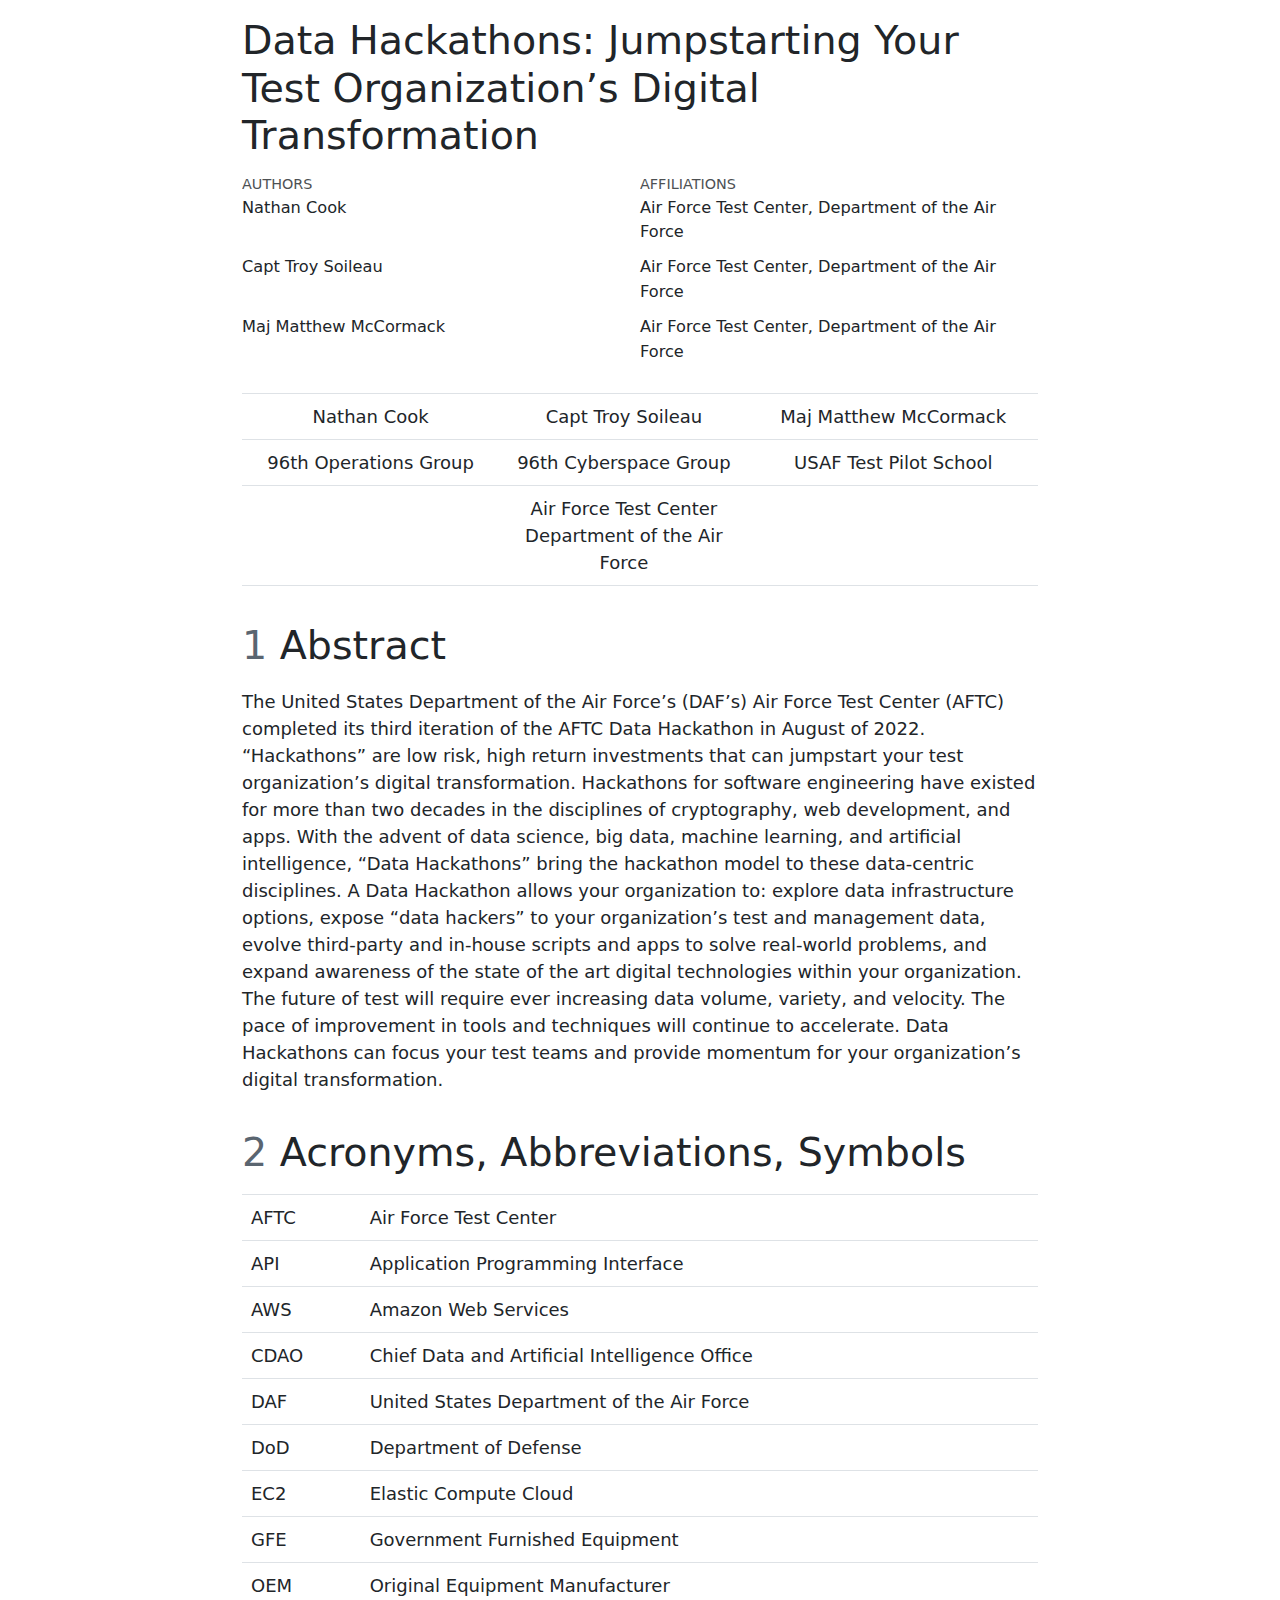
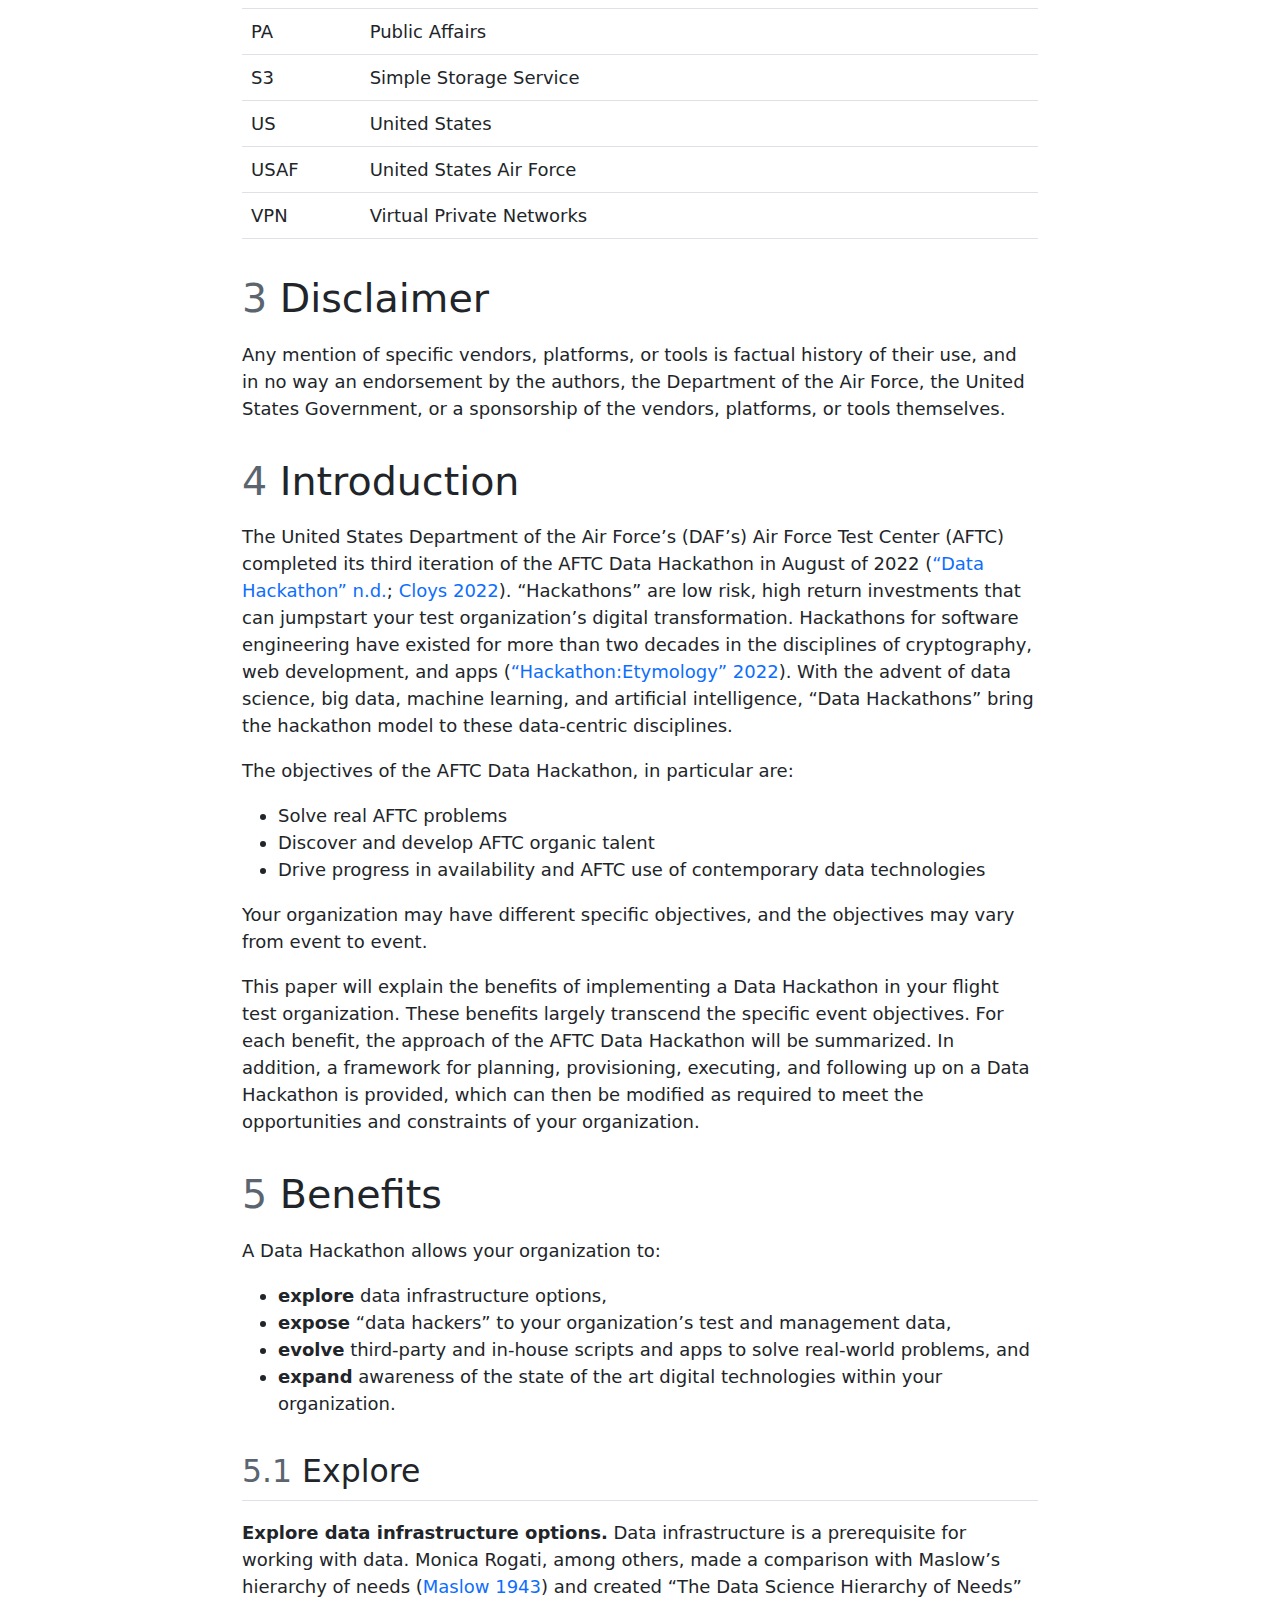
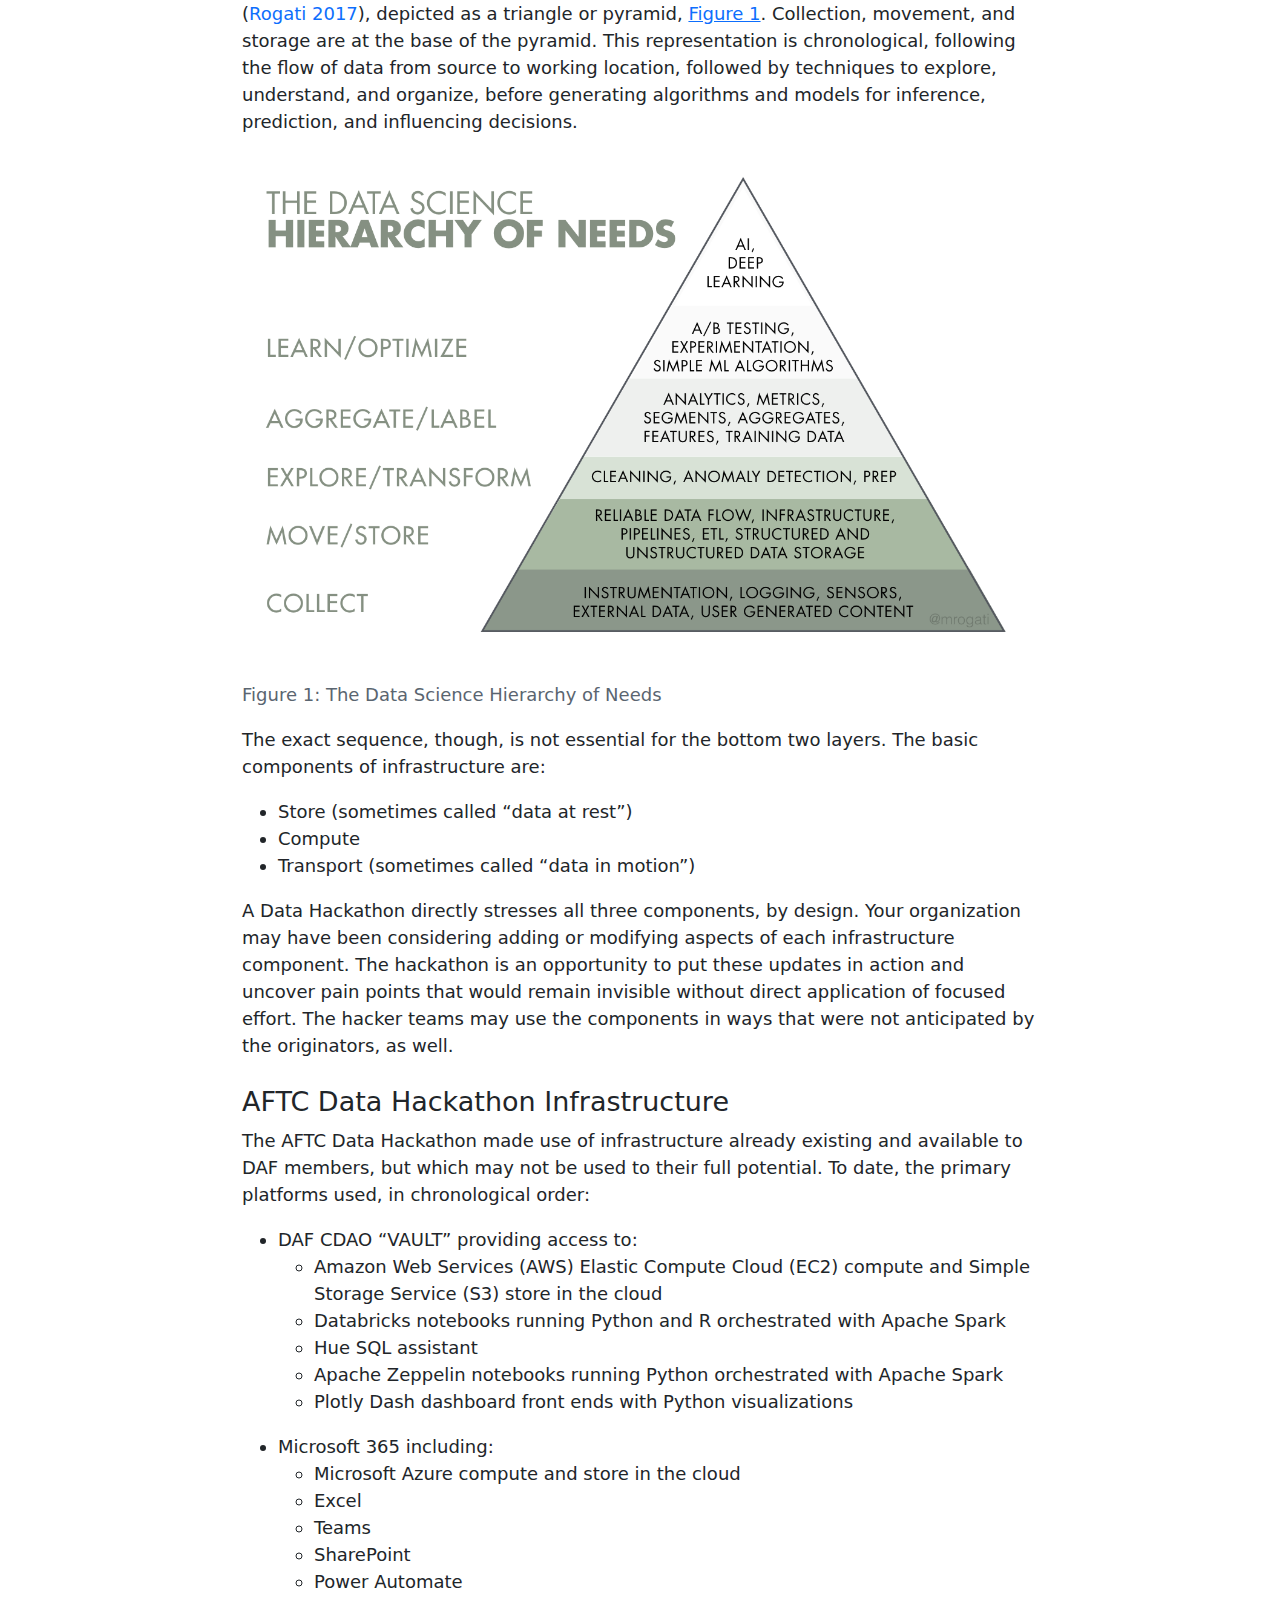
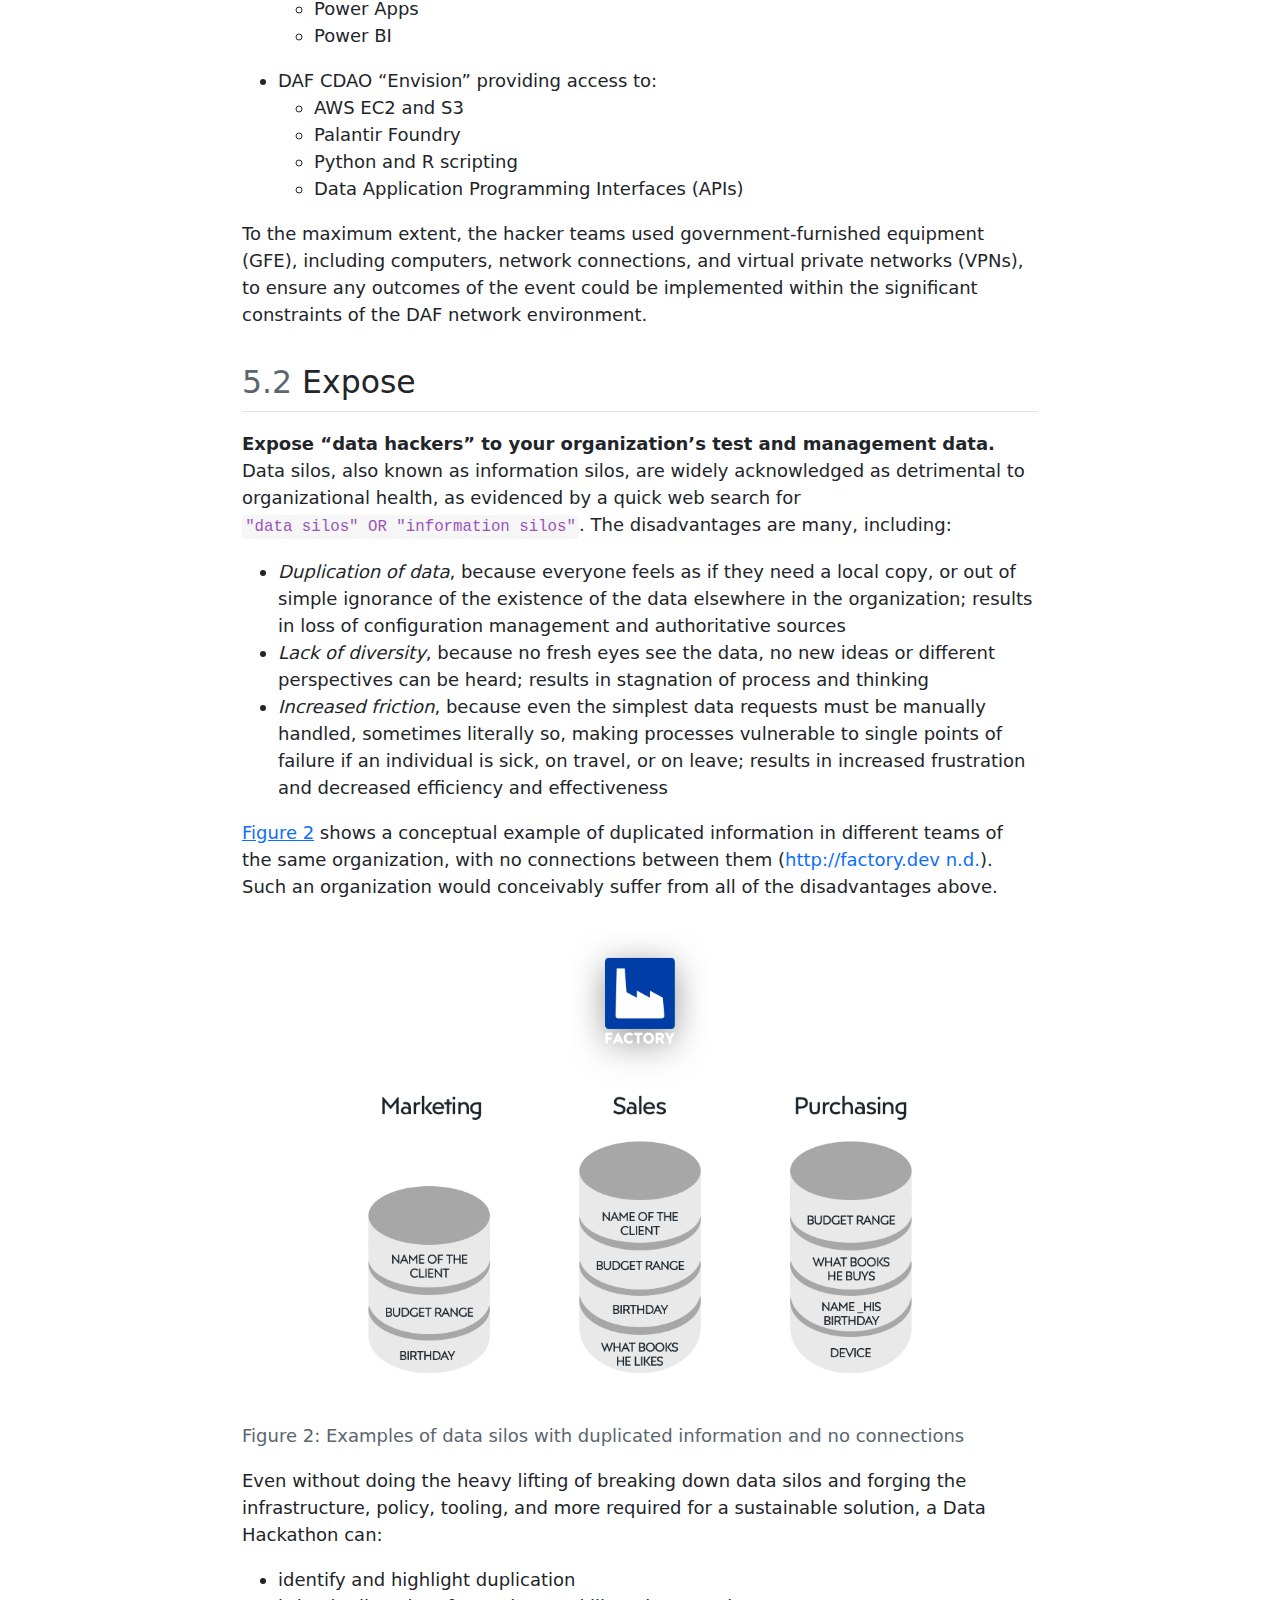
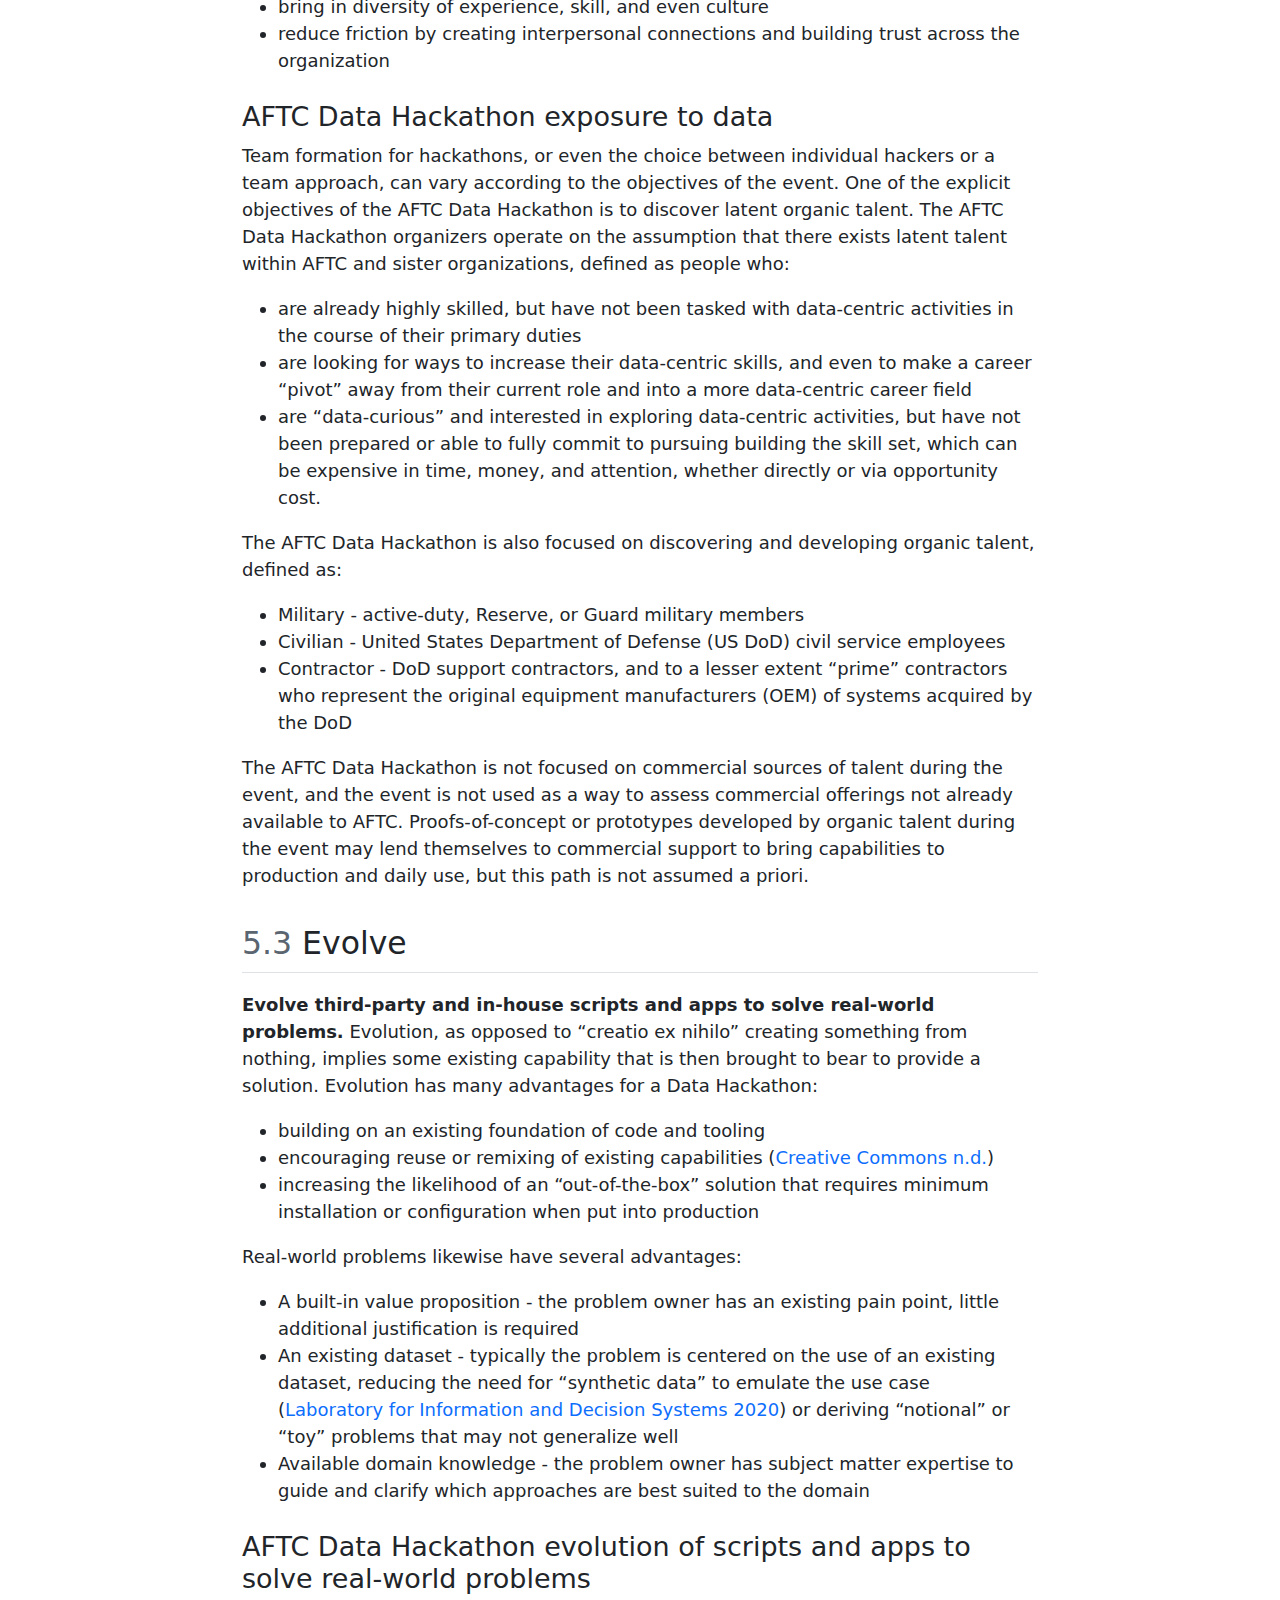
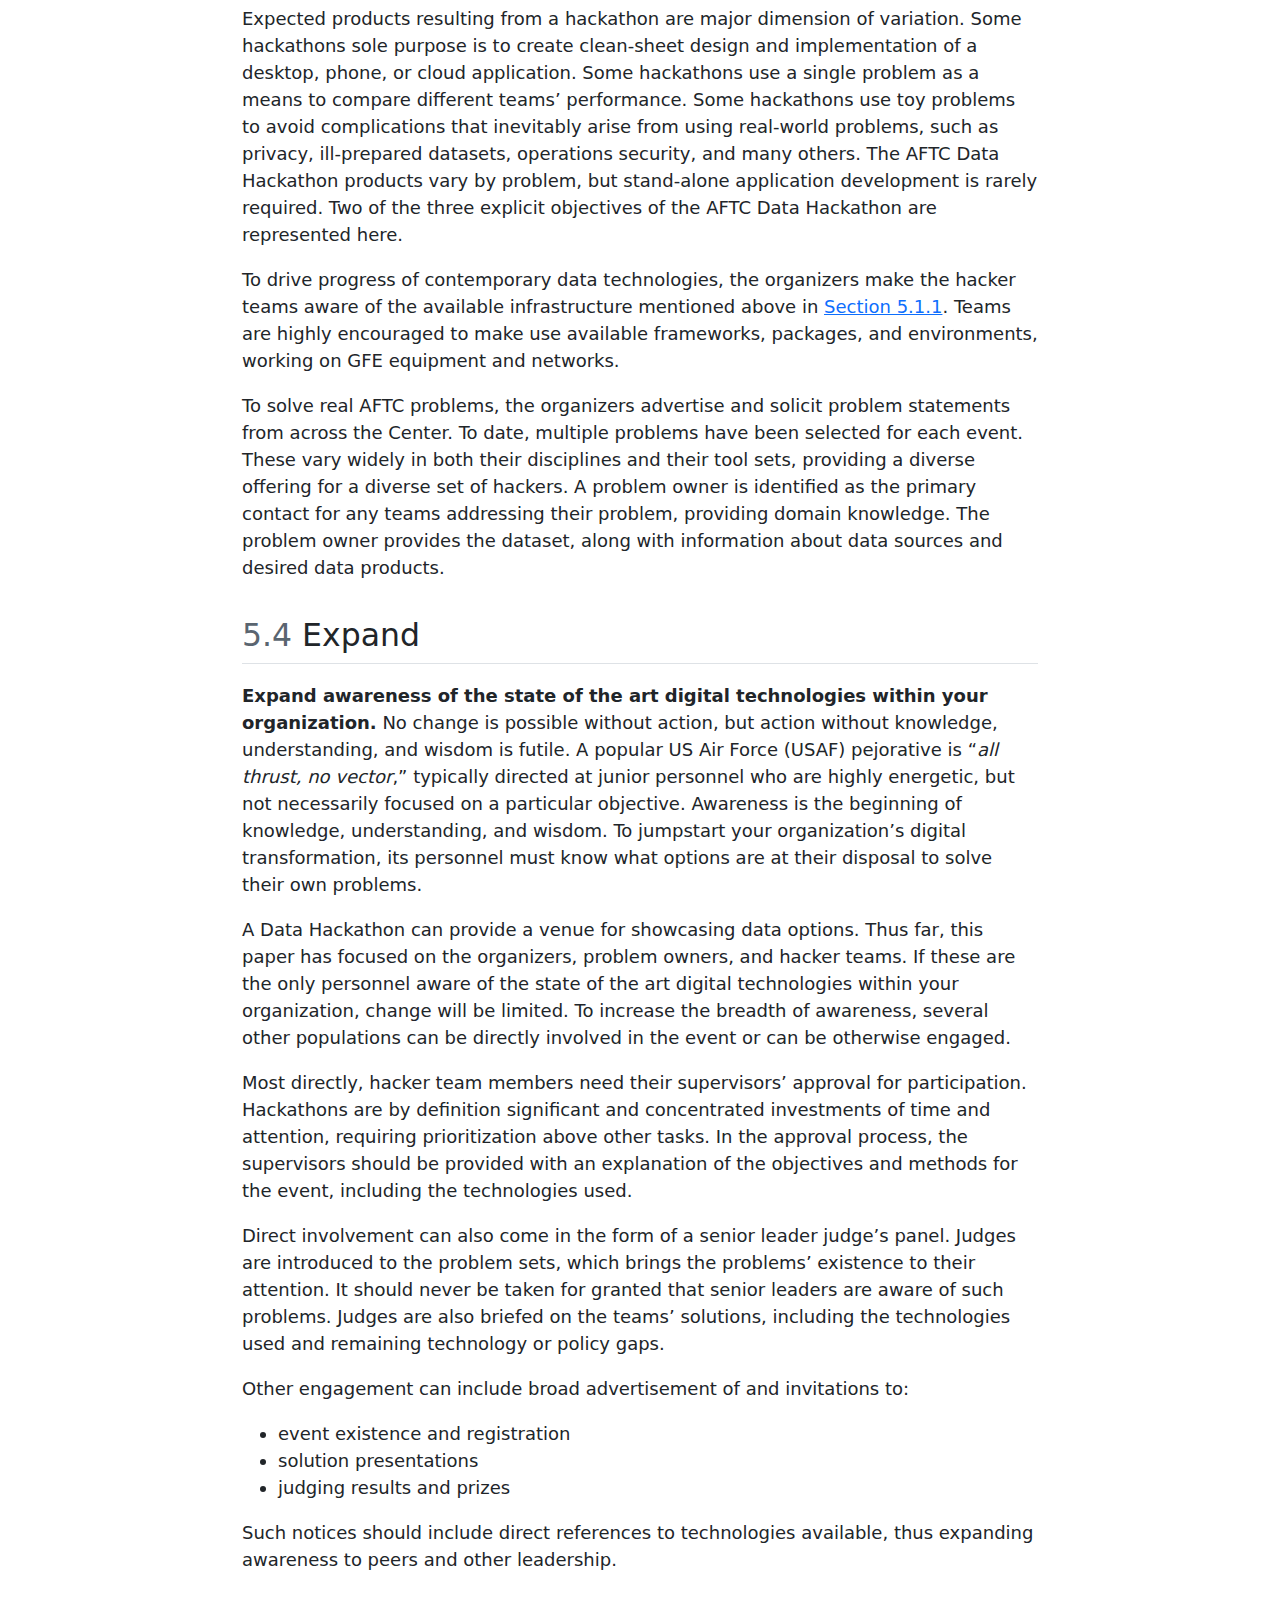
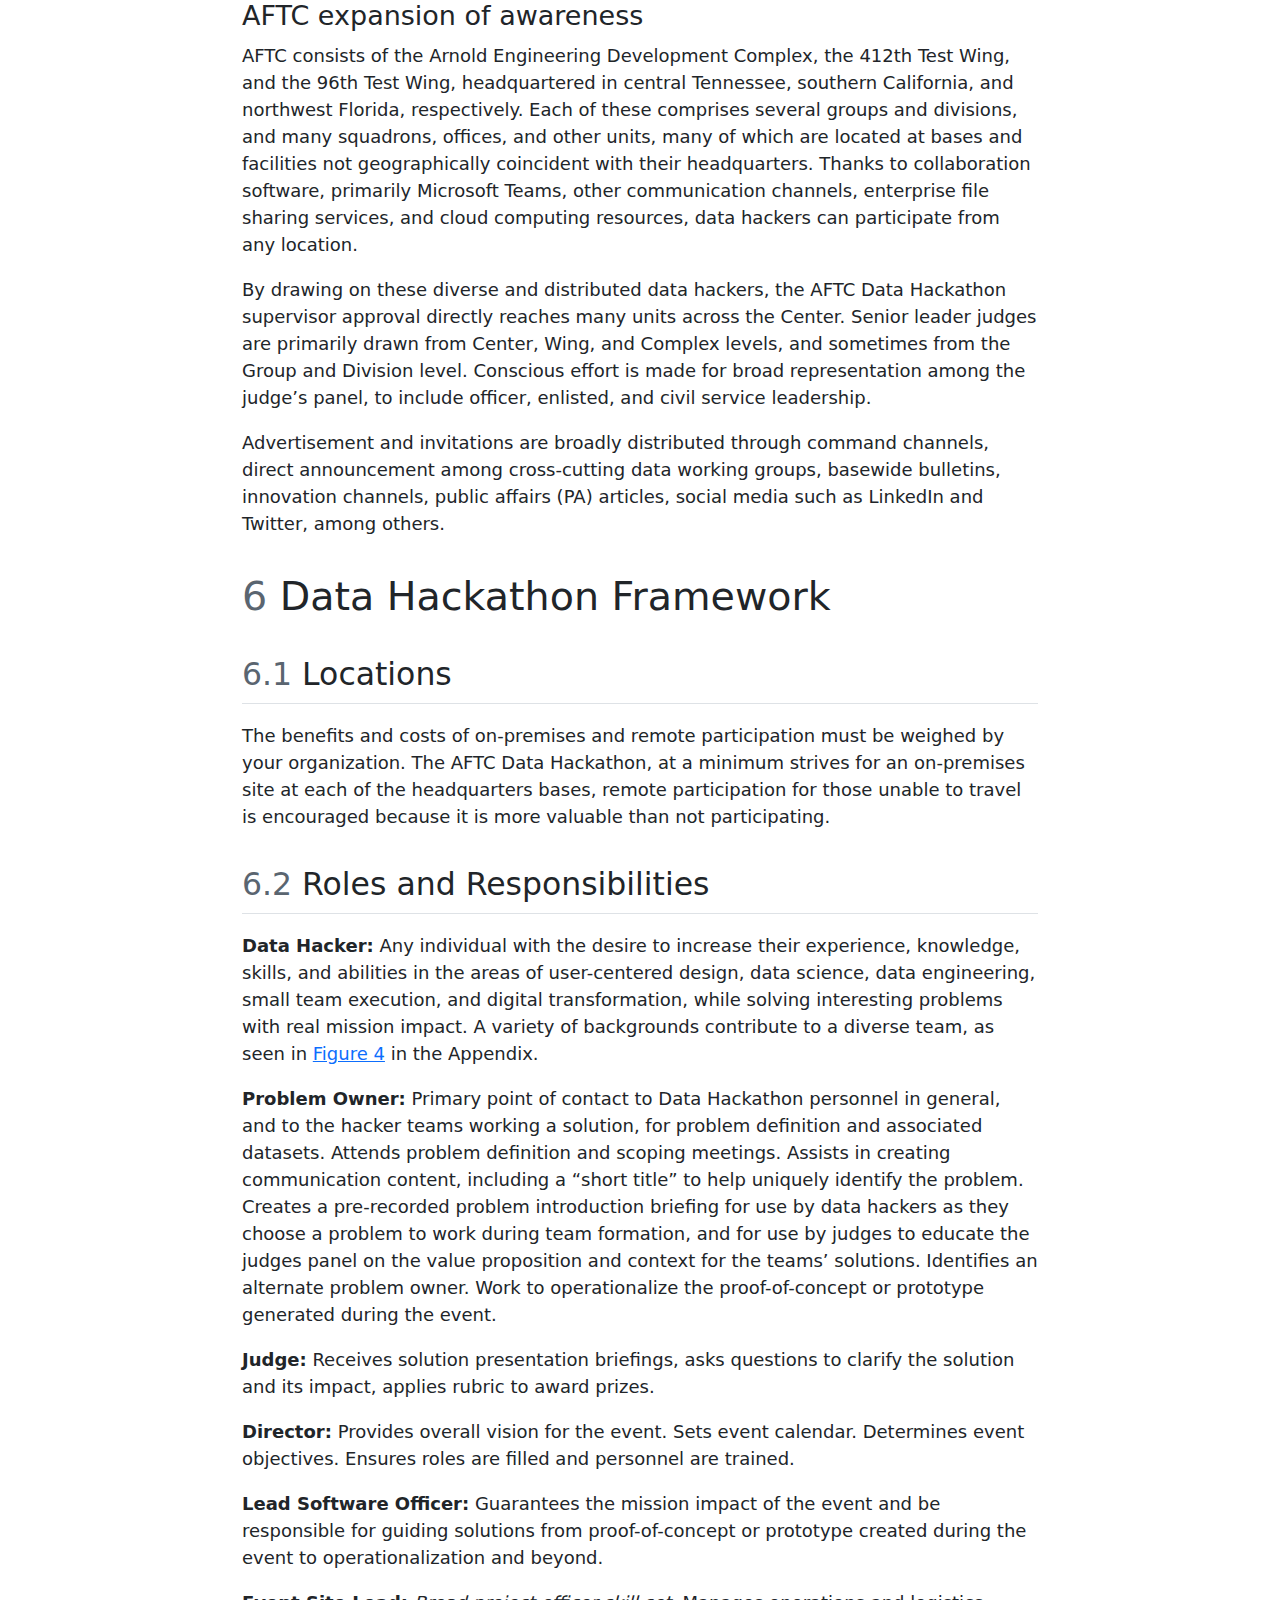
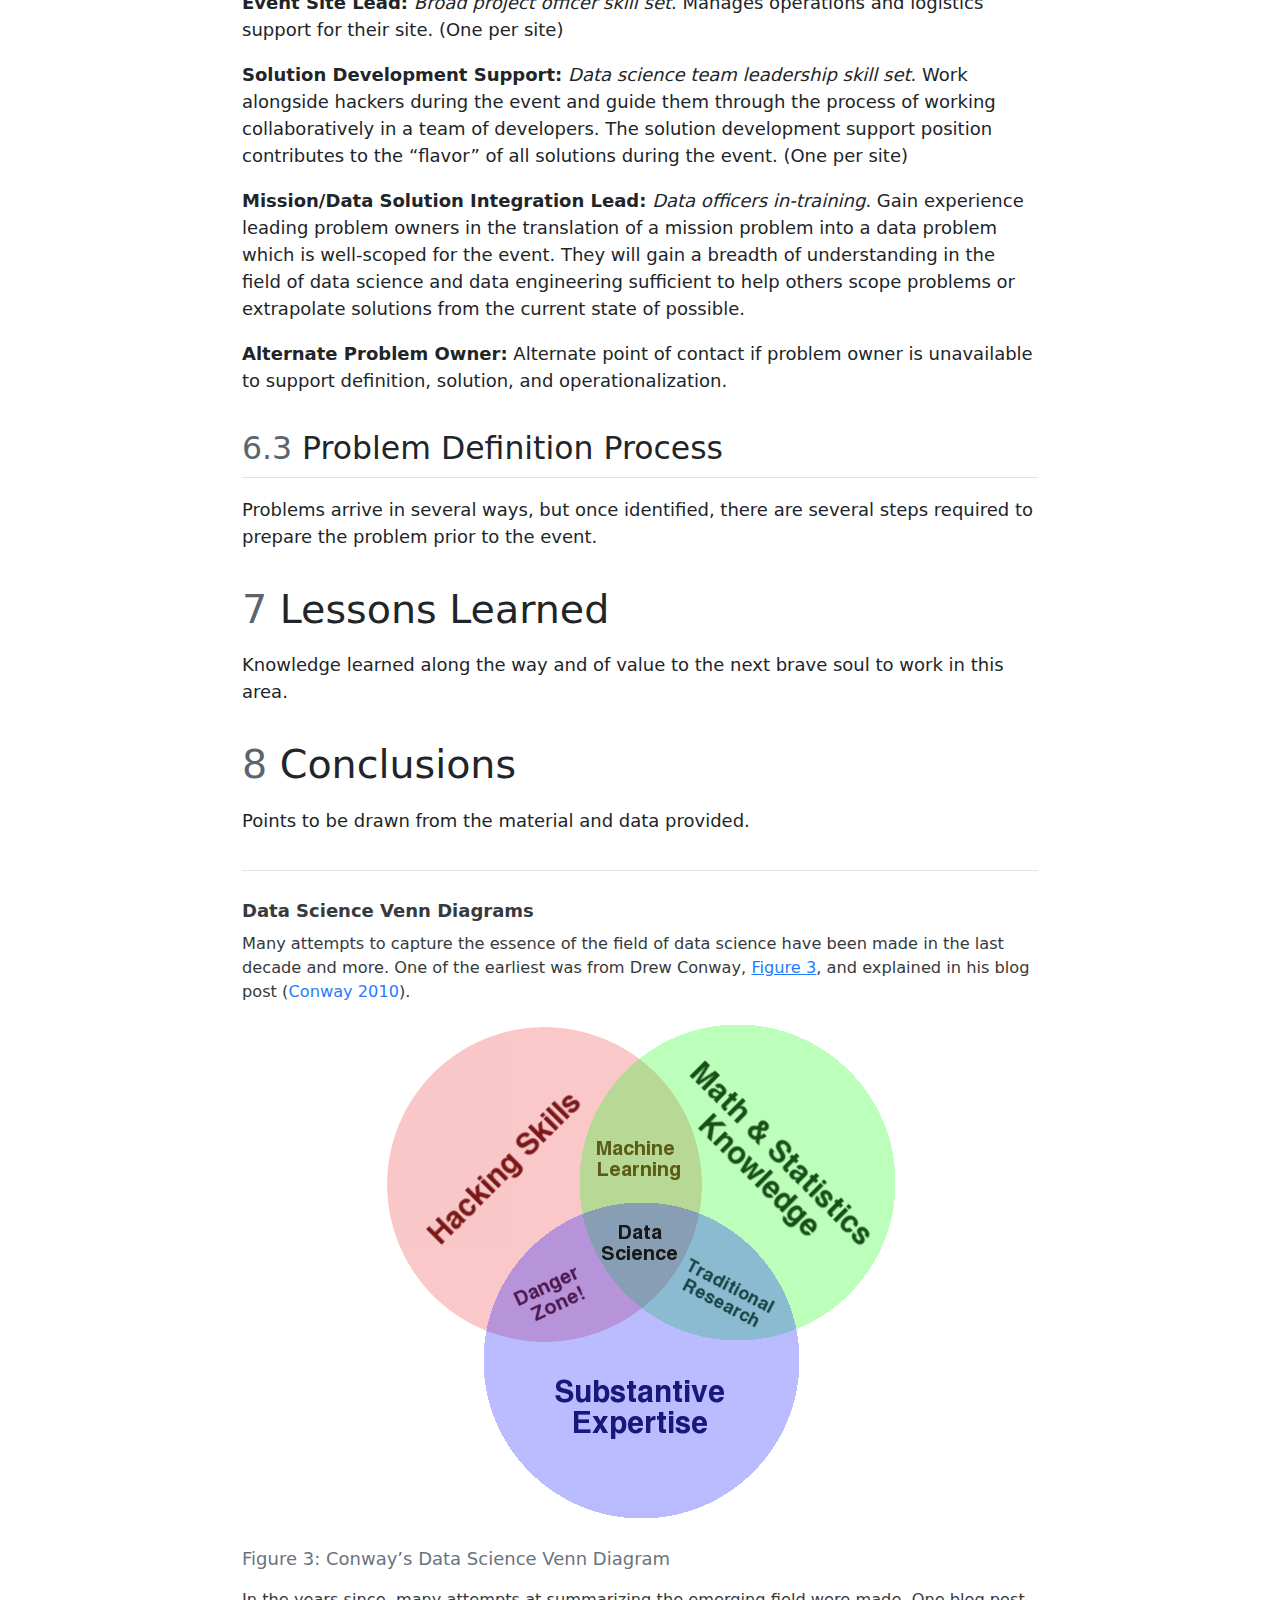
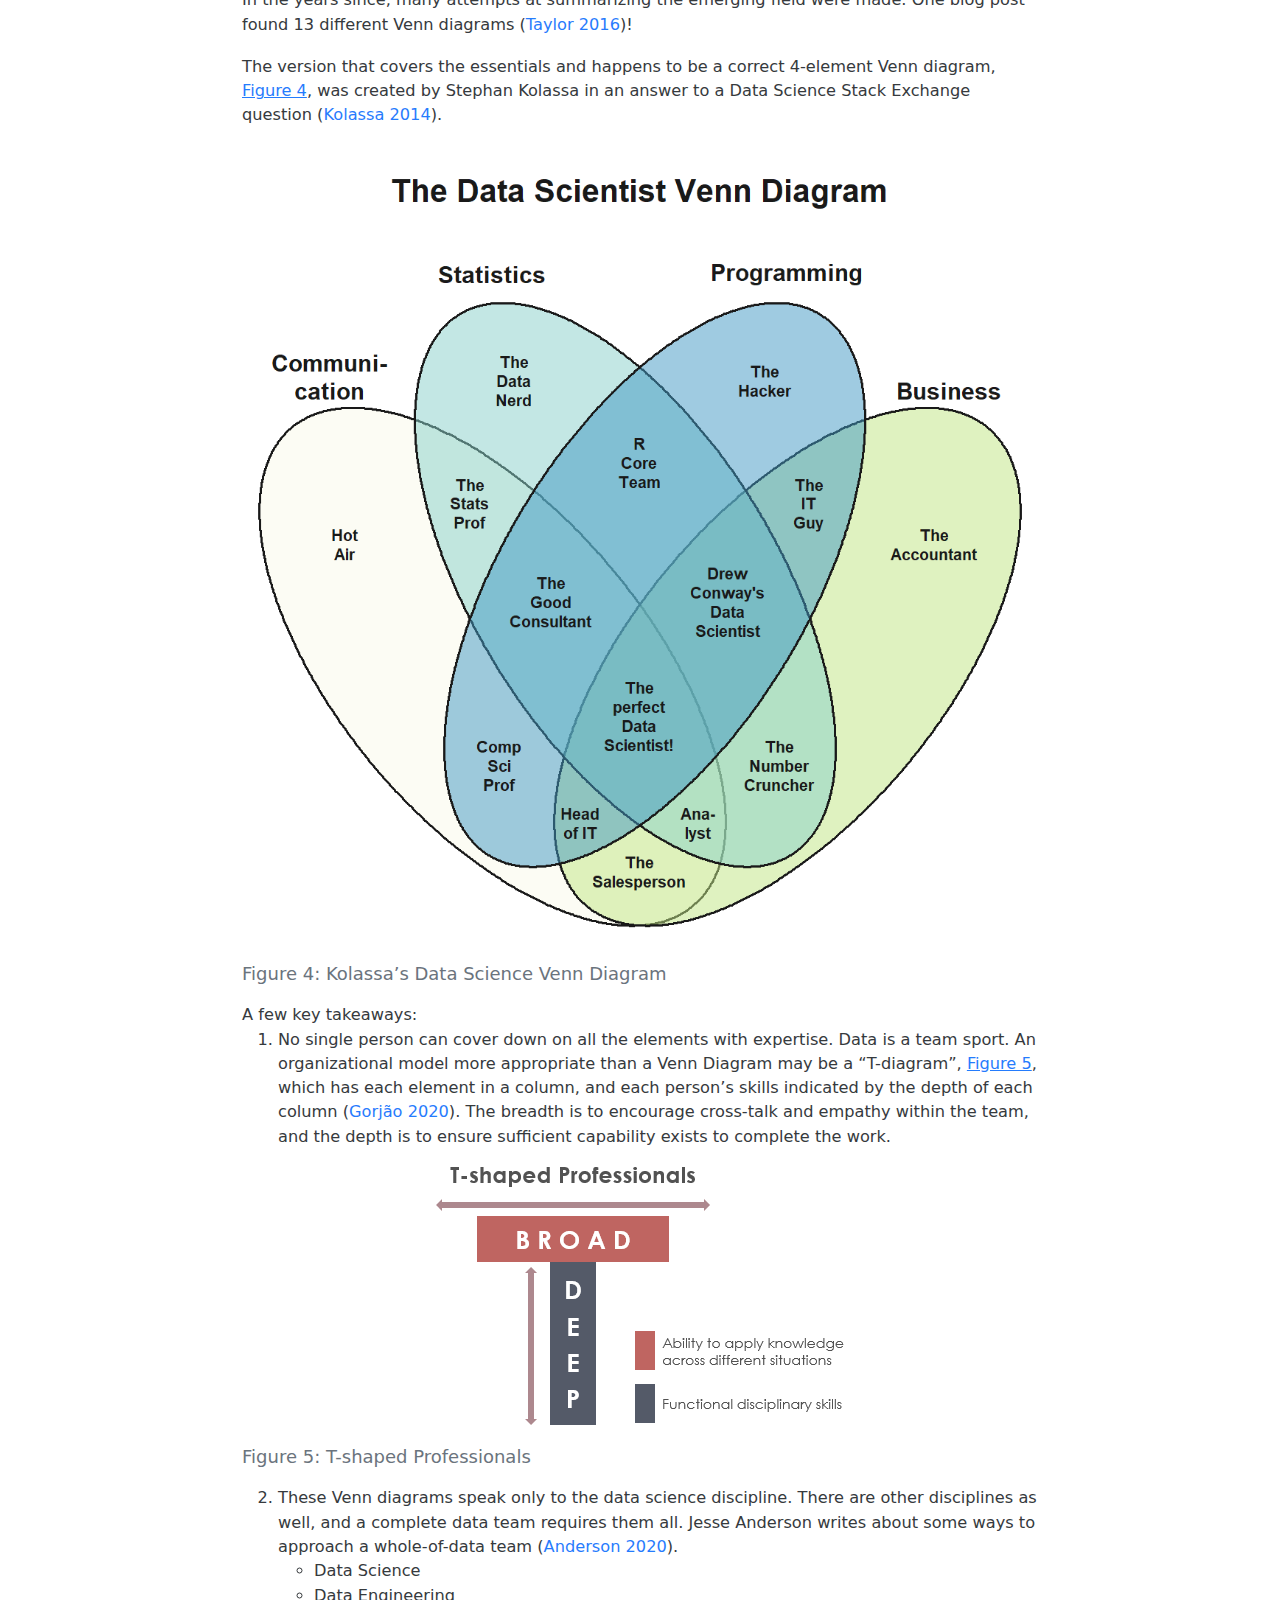
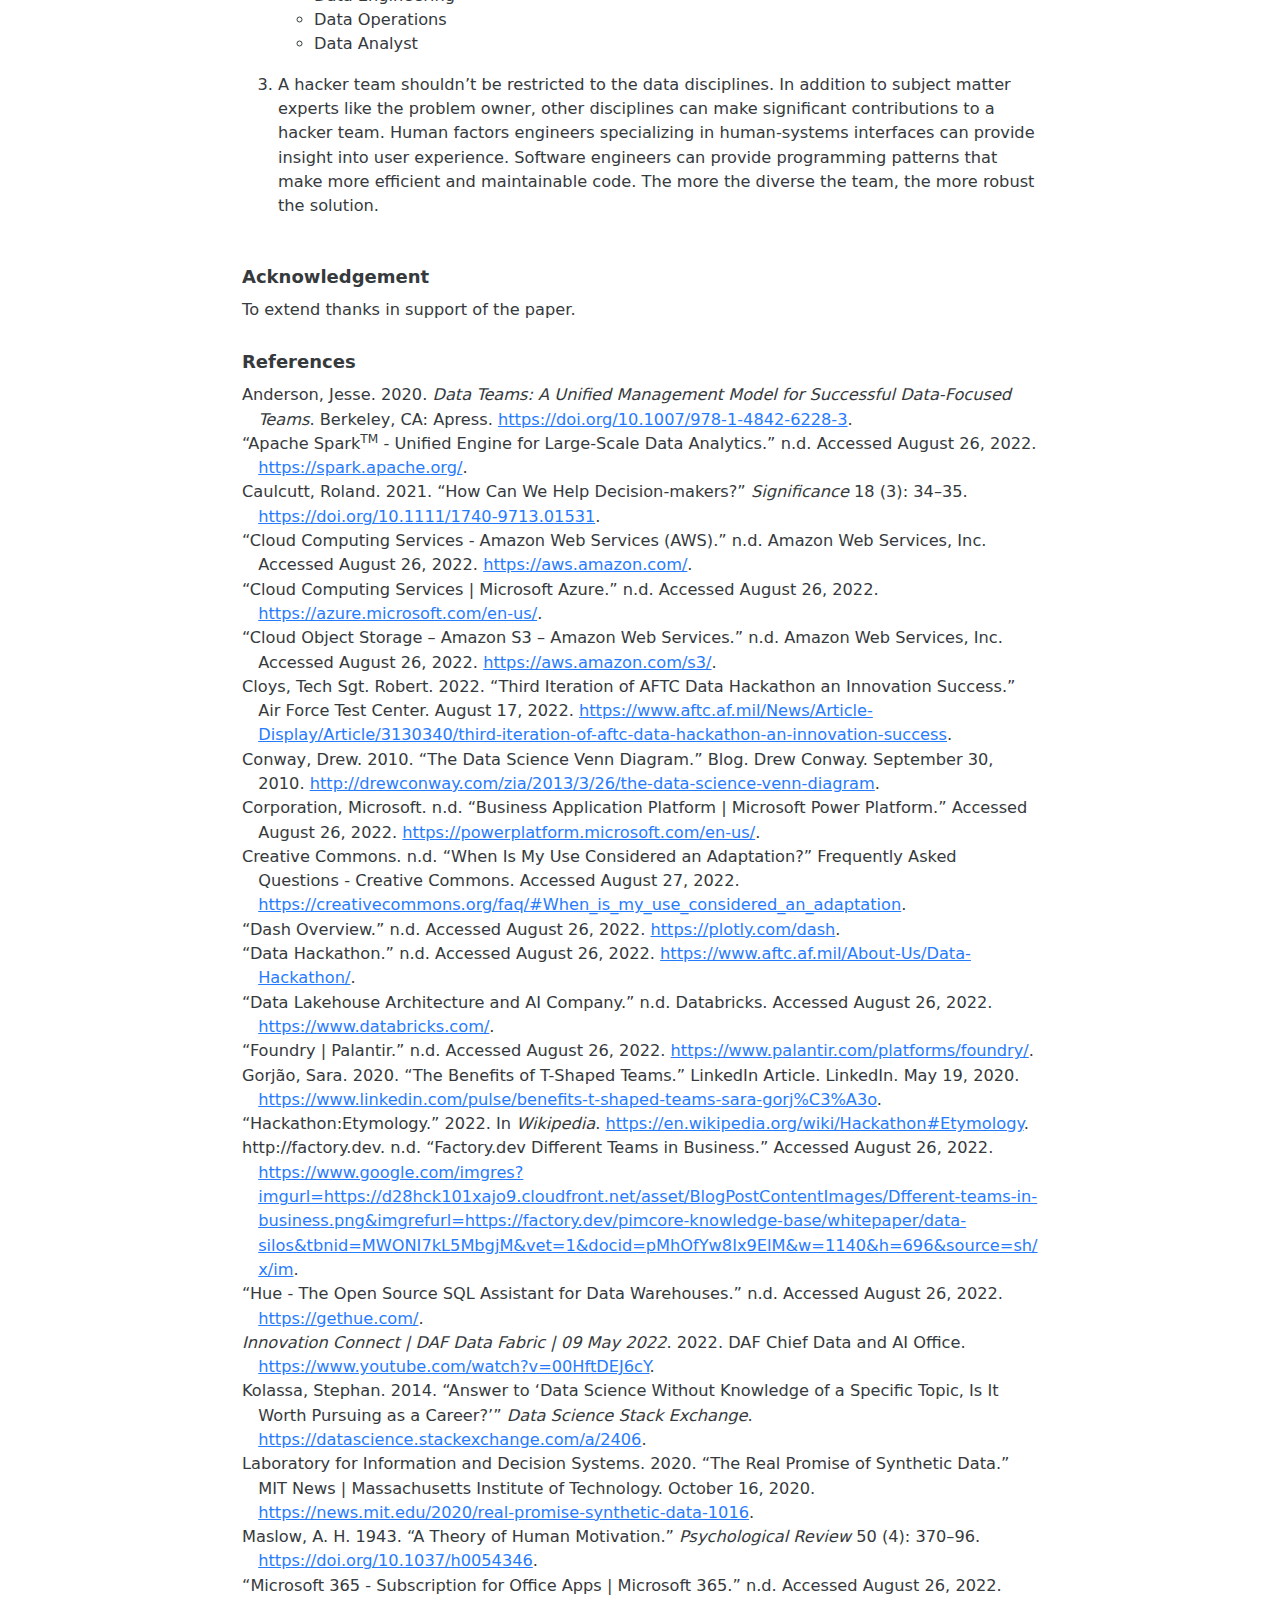
==== hackathon-cook-soileau-mccormack.html @ f950bcb6 "Roles and responsibilities added" ====
<!DOCTYPE html>
<html xmlns="http://www.w3.org/1999/xhtml" lang="en" xml:lang="en"><head>

<meta charset="utf-8">
<meta name="generator" content="quarto-1.0.38">

<meta name="viewport" content="width=device-width, initial-scale=1.0, user-scalable=yes">


<title>Data Hackathons: Jumpstarting Your Test Organization’s Digital Transformation</title>
<style>
code{white-space: pre-wrap;}
span.smallcaps{font-variant: small-caps;}
span.underline{text-decoration: underline;}
div.column{display: inline-block; vertical-align: top; width: 50%;}
div.hanging-indent{margin-left: 1.5em; text-indent: -1.5em;}
ul.task-list{list-style: none;}
div.csl-bib-body { }
div.csl-entry {
  clear: both;
}
.hanging div.csl-entry {
  margin-left:2em;
  text-indent:-2em;
}
div.csl-left-margin {
  min-width:2em;
  float:left;
}
div.csl-right-inline {
  margin-left:2em;
  padding-left:1em;
}
div.csl-indent {
  margin-left: 2em;
}
</style>


<script src="hackathon-cook-soileau-mccormack_files/libs/clipboard/clipboard.min.js"></script>
<script src="hackathon-cook-soileau-mccormack_files/libs/quarto-html/quarto.js"></script>
<script src="hackathon-cook-soileau-mccormack_files/libs/quarto-html/popper.min.js"></script>
<script src="hackathon-cook-soileau-mccormack_files/libs/quarto-html/tippy.umd.min.js"></script>
<script src="hackathon-cook-soileau-mccormack_files/libs/quarto-html/anchor.min.js"></script>
<link href="hackathon-cook-soileau-mccormack_files/libs/quarto-html/tippy.css" rel="stylesheet">
<link href="hackathon-cook-soileau-mccormack_files/libs/quarto-html/quarto-syntax-highlighting.css" rel="stylesheet" id="quarto-text-highlighting-styles">
<script src="hackathon-cook-soileau-mccormack_files/libs/bootstrap/bootstrap.min.js"></script>
<link href="hackathon-cook-soileau-mccormack_files/libs/bootstrap/bootstrap-icons.css" rel="stylesheet">
<link href="hackathon-cook-soileau-mccormack_files/libs/bootstrap/bootstrap.min.css" rel="stylesheet" id="quarto-bootstrap" data-mode="light">


</head>

<body class="fullcontent">

<div id="quarto-content" class="page-columns page-rows-contents page-layout-article">

<main class="content" id="quarto-document-content">

<header id="title-block-header" class="quarto-title-block default">
<div class="quarto-title">
<h1 class="title">Data Hackathons: Jumpstarting Your Test Organization’s Digital Transformation</h1>
</div>


<div class="quarto-title-meta-author">
  <div class="quarto-title-meta-heading">Authors</div>
  <div class="quarto-title-meta-heading">Affiliations</div>
  
    <div class="quarto-title-meta-contents">
    Nathan Cook 
  </div>
    <div class="quarto-title-meta-contents">
        <p class="affiliation">
            Air Force Test Center, Department of the Air Force
          </p>
      </div>
      <div class="quarto-title-meta-contents">
    Capt Troy Soileau 
  </div>
    <div class="quarto-title-meta-contents">
        <p class="affiliation">
            Air Force Test Center, Department of the Air Force
          </p>
      </div>
      <div class="quarto-title-meta-contents">
    Maj Matthew McCormack 
  </div>
    <div class="quarto-title-meta-contents">
        <p class="affiliation">
            Air Force Test Center, Department of the Air Force
          </p>
      </div>
    </div>

<div class="quarto-title-meta">

      
    
  </div>
  

</header>

<table class="table">
<colgroup>
<col style="width: 32%">
<col style="width: 31%">
<col style="width: 36%">
</colgroup>
<tbody>
<tr class="odd">
<td style="text-align: center;">Nathan Cook</td>
<td style="text-align: center;">Capt Troy Soileau</td>
<td style="text-align: center;">Maj Matthew McCormack</td>
</tr>
<tr class="even">
<td style="text-align: center;">96th Operations Group</td>
<td style="text-align: center;">96th Cyberspace Group</td>
<td style="text-align: center;">USAF Test Pilot School</td>
</tr>
<tr class="odd">
<td style="text-align: center;"></td>
<td style="text-align: center;">Air Force Test Center Department of the Air Force</td>
<td style="text-align: center;"></td>
</tr>
</tbody>
</table>
<section id="abstract" class="level1" data-number="1">
<h1 data-number="1"><span class="header-section-number">1</span> Abstract</h1>
<p>The United States Department of the Air Force’s (DAF’s) Air Force Test Center (AFTC) completed its third iteration of the AFTC Data Hackathon in August of 2022. “Hackathons” are low risk, high return investments that can jumpstart your test organization’s digital transformation. Hackathons for software engineering have existed for more than two decades in the disciplines of cryptography, web development, and apps. With the advent of data science, big data, machine learning, and artificial intelligence, “Data Hackathons” bring the hackathon model to these data-centric disciplines. A Data Hackathon allows your organization to: explore data infrastructure options, expose “data hackers” to your organization’s test and management data, evolve third-party and in-house scripts and apps to solve real-world problems, and expand awareness of the state of the art digital technologies within your organization. The future of test will require ever increasing data volume, variety, and velocity. The pace of improvement in tools and techniques will continue to accelerate. Data Hackathons can focus your test teams and provide momentum for your organization’s digital transformation.</p>
</section>
<section id="acronyms-abbreviations-symbols" class="level1" data-number="2">
<h1 data-number="2"><span class="header-section-number">2</span> Acronyms, Abbreviations, Symbols</h1>
<table class="table">
<tbody>
<tr class="odd">
<td style="text-align: left;">AFTC</td>
<td style="text-align: left;">Air Force Test Center</td>
</tr>
<tr class="even">
<td style="text-align: left;">API</td>
<td style="text-align: left;">Application Programming Interface</td>
</tr>
<tr class="odd">
<td style="text-align: left;">AWS</td>
<td style="text-align: left;">Amazon Web Services</td>
</tr>
<tr class="even">
<td style="text-align: left;">CDAO</td>
<td style="text-align: left;">Chief Data and Artificial Intelligence Office</td>
</tr>
<tr class="odd">
<td style="text-align: left;">DAF</td>
<td style="text-align: left;">United States Department of the Air Force</td>
</tr>
<tr class="even">
<td style="text-align: left;">DoD</td>
<td style="text-align: left;">Department of Defense</td>
</tr>
<tr class="odd">
<td style="text-align: left;">EC2</td>
<td style="text-align: left;">Elastic Compute Cloud</td>
</tr>
<tr class="even">
<td style="text-align: left;">GFE</td>
<td style="text-align: left;">Government Furnished Equipment</td>
</tr>
<tr class="odd">
<td style="text-align: left;">OEM</td>
<td style="text-align: left;">Original Equipment Manufacturer</td>
</tr>
<tr class="even">
<td style="text-align: left;">PA</td>
<td style="text-align: left;">Public Affairs</td>
</tr>
<tr class="odd">
<td style="text-align: left;">S3</td>
<td style="text-align: left;">Simple Storage Service</td>
</tr>
<tr class="even">
<td style="text-align: left;">US</td>
<td style="text-align: left;">United States</td>
</tr>
<tr class="odd">
<td style="text-align: left;">USAF</td>
<td style="text-align: left;">United States Air Force</td>
</tr>
<tr class="even">
<td style="text-align: left;">VPN</td>
<td style="text-align: left;">Virtual Private Networks</td>
</tr>
</tbody>
</table>
</section>
<section id="disclaimer" class="level1" data-number="3">
<h1 data-number="3"><span class="header-section-number">3</span> Disclaimer</h1>
<p>Any mention of specific vendors, platforms, or tools is factual history of their use, and in no way an endorsement by the authors, the Department of the Air Force, the United States Government, or a sponsorship of the vendors, platforms, or tools themselves.</p>
</section>
<section id="introduction" class="level1" data-number="4">
<h1 data-number="4"><span class="header-section-number">4</span> Introduction</h1>
<p>The United States Department of the Air Force’s (DAF’s) Air Force Test Center (AFTC) completed its third iteration of the AFTC Data Hackathon in August of 2022 <span class="citation" data-cites="http://zotero.org/groups/4761353/items/A2X8PWVC http://zotero.org/groups/4761353/items/9WDXW9X8">(<a href="#ref-http://zotero.org/groups/4761353/items/A2X8PWVC" role="doc-biblioref"><span>“Data Hackathon”</span> n.d.</a>; <a href="#ref-http://zotero.org/groups/4761353/items/9WDXW9X8" role="doc-biblioref">Cloys 2022</a>)</span>. “Hackathons” are low risk, high return investments that can jumpstart your test organization’s digital transformation. Hackathons for software engineering have existed for more than two decades in the disciplines of cryptography, web development, and apps <span class="citation" data-cites="http://zotero.org/groups/4761353/items/F8AERM7Z">(<a href="#ref-http://zotero.org/groups/4761353/items/F8AERM7Z" role="doc-biblioref"><span>“Hackathon:Etymology”</span> 2022</a>)</span>. With the advent of data science, big data, machine learning, and artificial intelligence, “Data Hackathons” bring the hackathon model to these data-centric disciplines.</p>
<p>The objectives of the AFTC Data Hackathon, in particular are:</p>
<ul>
<li>Solve real AFTC problems</li>
<li>Discover and develop AFTC organic talent</li>
<li>Drive progress in availability and AFTC use of contemporary data technologies</li>
</ul>
<p>Your organization may have different specific objectives, and the objectives may vary from event to event.</p>
<p>This paper will explain the benefits of implementing a Data Hackathon in your flight test organization. These benefits largely transcend the specific event objectives. For each benefit, the approach of the AFTC Data Hackathon will be summarized. In addition, a framework for planning, provisioning, executing, and following up on a Data Hackathon is provided, which can then be modified as required to meet the opportunities and constraints of your organization.</p>
</section>
<section id="benefits" class="level1" data-number="5">
<h1 data-number="5"><span class="header-section-number">5</span> Benefits</h1>
<p>A Data Hackathon allows your organization to:</p>
<ul>
<li><strong>explore</strong> data infrastructure options,</li>
<li><strong>expose</strong> “data hackers” to your organization’s test and management data,</li>
<li><strong>evolve</strong> third-party and in-house scripts and apps to solve real-world problems, and</li>
<li><strong>expand</strong> awareness of the state of the art digital technologies within your organization.</li>
</ul>
<section id="explore" class="level2" data-number="5.1">
<h2 data-number="5.1" class="anchored" data-anchor-id="explore"><span class="header-section-number">5.1</span> Explore</h2>
<p><strong>Explore data infrastructure options.</strong> Data infrastructure is a prerequisite for working with data. Monica Rogati, among others, made a comparison with Maslow’s hierarchy of needs <span class="citation" data-cites="http://zotero.org/groups/4761353/items/XAE4EPLI">(<a href="#ref-http://zotero.org/groups/4761353/items/XAE4EPLI" role="doc-biblioref">Maslow 1943</a>)</span> and created “The Data Science Hierarchy of Needs” <span class="citation" data-cites="http://zotero.org/groups/4761353/items/HZHTBD79">(<a href="#ref-http://zotero.org/groups/4761353/items/HZHTBD79" role="doc-biblioref">Rogati 2017</a>)</span>, depicted as a triangle or pyramid, <a href="#fig-dshierarchy">Figure&nbsp;1</a>. Collection, movement, and storage are at the base of the pyramid. This representation is chronological, following the flow of data from source to working location, followed by techniques to explore, understand, and organize, before generating algorithms and models for inference, prediction, and influencing decisions.</p>
<div id="fig-dshierarchy" class="quarto-figure quarto-figure-center anchored">
<figure class="figure">
<p><img src="data-science-hierarchy-of-needs.png" class="img-fluid figure-img"></p>
<p></p><figcaption class="figure-caption">Figure 1: The Data Science Hierarchy of Needs</figcaption><p></p>
</figure>
</div>
<p>The exact sequence, though, is not essential for the bottom two layers. The basic components of infrastructure are:</p>
<ul>
<li>Store (sometimes called “data at rest”)</li>
<li>Compute</li>
<li>Transport (sometimes called “data in motion”)</li>
</ul>
<p>A Data Hackathon directly stresses all three components, by design. Your organization may have been considering adding or modifying aspects of each infrastructure component. The hackathon is an opportunity to put these updates in action and uncover pain points that would remain invisible without direct application of focused effort. The hacker teams may use the components in ways that were not anticipated by the originators, as well.</p>
<section id="sec-AFTCinfra" class="level3">
<h3 class="anchored" data-anchor-id="sec-AFTCinfra">AFTC Data Hackathon Infrastructure</h3>
<p>The AFTC Data Hackathon made use of infrastructure already existing and available to DAF members, but which may not be used to their full potential. To date, the primary platforms used, in chronological order:</p>
<ul>
<li>DAF CDAO “VAULT” providing access to:
<ul>
<li>Amazon Web Services (AWS) Elastic Compute Cloud (EC2) compute and Simple Storage Service (S3) store in the cloud</li>
<li>Databricks notebooks running Python and R orchestrated with Apache Spark</li>
<li>Hue SQL assistant</li>
<li>Apache Zeppelin notebooks running Python orchestrated with Apache Spark</li>
<li>Plotly Dash dashboard front ends with Python visualizations</li>
</ul></li>
<li>Microsoft 365 including:
<ul>
<li>Microsoft Azure compute and store in the cloud</li>
<li>Excel</li>
<li>Teams</li>
<li>SharePoint</li>
<li>Power Automate</li>
<li>Power Apps</li>
<li>Power BI</li>
</ul></li>
<li>DAF CDAO “Envision” providing access to:
<ul>
<li>AWS EC2 and S3</li>
<li>Palantir Foundry</li>
<li>Python and R scripting</li>
<li>Data Application Programming Interfaces (APIs)</li>
</ul></li>
</ul>
<p>To the maximum extent, the hacker teams used government-furnished equipment (GFE), including computers, network connections, and virtual private networks (VPNs), to ensure any outcomes of the event could be implemented within the significant constraints of the DAF network environment.</p>
</section>
</section>
<section id="expose" class="level2" data-number="5.2">
<h2 data-number="5.2" class="anchored" data-anchor-id="expose"><span class="header-section-number">5.2</span> Expose</h2>
<p><strong>Expose “data hackers” to your organization’s test and management data.</strong> Data silos, also known as information silos, are widely acknowledged as detrimental to organizational health, as evidenced by a quick web search for <code>"data silos" OR "information silos"</code>. The disadvantages are many, including:</p>
<ul>
<li><em>Duplication of data</em>, because everyone feels as if they need a local copy, or out of simple ignorance of the existence of the data elsewhere in the organization; results in loss of configuration management and authoritative sources</li>
<li><em>Lack of diversity</em>, because no fresh eyes see the data, no new ideas or different perspectives can be heard; results in stagnation of process and thinking</li>
<li><em>Increased friction</em>, because even the simplest data requests must be manually handled, sometimes literally so, making processes vulnerable to single points of failure if an individual is sick, on travel, or on leave; results in increased frustration and decreased efficiency and effectiveness</li>
</ul>
<p><a href="#fig-silos">Figure&nbsp;2</a> shows a conceptual example of duplicated information in different teams of the same organization, with no connections between them <span class="citation" data-cites="http://zotero.org/groups/4761353/items/NLVCKN9L">(<a href="#ref-http://zotero.org/groups/4761353/items/NLVCKN9L" role="doc-biblioref">http://factory.dev n.d.</a>)</span>. Such an organization would conceivably suffer from all of the disadvantages above.</p>
<div id="fig-silos" class="quarto-figure quarto-figure-center anchored">
<figure class="figure">
<p><img src="Different-teams-in-business.png" class="img-fluid figure-img"></p>
<p></p><figcaption class="figure-caption">Figure 2: Examples of data silos with duplicated information and no connections</figcaption><p></p>
</figure>
</div>
<p>Even without doing the heavy lifting of breaking down data silos and forging the infrastructure, policy, tooling, and more required for a sustainable solution, a Data Hackathon can:</p>
<ul>
<li>identify and highlight duplication</li>
<li>bring in diversity of experience, skill, and even culture</li>
<li>reduce friction by creating interpersonal connections and building trust across the organization</li>
</ul>
<section id="aftc-data-hackathon-exposure-to-data" class="level3">
<h3 class="anchored" data-anchor-id="aftc-data-hackathon-exposure-to-data">AFTC Data Hackathon exposure to data</h3>
<p>Team formation for hackathons, or even the choice between individual hackers or a team approach, can vary according to the objectives of the event. One of the explicit objectives of the AFTC Data Hackathon is to discover latent organic talent. The AFTC Data Hackathon organizers operate on the assumption that there exists latent talent within AFTC and sister organizations, defined as people who:</p>
<ul>
<li>are already highly skilled, but have not been tasked with data-centric activities in the course of their primary duties</li>
<li>are looking for ways to increase their data-centric skills, and even to make a career “pivot” away from their current role and into a more data-centric career field</li>
<li>are “data-curious” and interested in exploring data-centric activities, but have not been prepared or able to fully commit to pursuing building the skill set, which can be expensive in time, money, and attention, whether directly or via opportunity cost.</li>
</ul>
<p>The AFTC Data Hackathon is also focused on discovering and developing organic talent, defined as:</p>
<ul>
<li>Military - active-duty, Reserve, or Guard military members</li>
<li>Civilian - United States Department of Defense (US DoD) civil service employees</li>
<li>Contractor - DoD support contractors, and to a lesser extent “prime” contractors who represent the original equipment manufacturers (OEM) of systems acquired by the DoD</li>
</ul>
<p>The AFTC Data Hackathon is not focused on commercial sources of talent during the event, and the event is not used as a way to assess commercial offerings not already available to AFTC. Proofs-of-concept or prototypes developed by organic talent during the event may lend themselves to commercial support to bring capabilities to production and daily use, but this path is not assumed a priori.</p>
</section>
</section>
<section id="evolve" class="level2" data-number="5.3">
<h2 data-number="5.3" class="anchored" data-anchor-id="evolve"><span class="header-section-number">5.3</span> Evolve</h2>
<p><strong>Evolve third-party and in-house scripts and apps to solve real-world problems.</strong> Evolution, as opposed to “creatio ex nihilo” creating something from nothing, implies some existing capability that is then brought to bear to provide a solution. Evolution has many advantages for a Data Hackathon:</p>
<ul>
<li>building on an existing foundation of code and tooling</li>
<li>encouraging reuse or remixing of existing capabilities <span class="citation" data-cites="http://zotero.org/groups/4761353/items/ERCKDGRP">(<a href="#ref-http://zotero.org/groups/4761353/items/ERCKDGRP" role="doc-biblioref">Creative Commons n.d.</a>)</span></li>
<li>increasing the likelihood of an “out-of-the-box” solution that requires minimum installation or configuration when put into production</li>
</ul>
<p>Real-world problems likewise have several advantages:</p>
<ul>
<li>A built-in value proposition - the problem owner has an existing pain point, little additional justification is required</li>
<li>An existing dataset - typically the problem is centered on the use of an existing dataset, reducing the need for “synthetic data” to emulate the use case <span class="citation" data-cites="http://zotero.org/groups/4761353/items/HRVBTAX4">(<a href="#ref-http://zotero.org/groups/4761353/items/HRVBTAX4" role="doc-biblioref">Laboratory for Information and Decision Systems 2020</a>)</span> or deriving “notional” or “toy” problems that may not generalize well</li>
<li>Available domain knowledge - the problem owner has subject matter expertise to guide and clarify which approaches are best suited to the domain</li>
</ul>
<section id="aftc-data-hackathon-evolution-of-scripts-and-apps-to-solve-real-world-problems" class="level3">
<h3 class="anchored" data-anchor-id="aftc-data-hackathon-evolution-of-scripts-and-apps-to-solve-real-world-problems">AFTC Data Hackathon evolution of scripts and apps to solve real-world problems</h3>
<p>Expected products resulting from a hackathon are major dimension of variation. Some hackathons sole purpose is to create clean-sheet design and implementation of a desktop, phone, or cloud application. Some hackathons use a single problem as a means to compare different teams’ performance. Some hackathons use toy problems to avoid complications that inevitably arise from using real-world problems, such as privacy, ill-prepared datasets, operations security, and many others. The AFTC Data Hackathon products vary by problem, but stand-alone application development is rarely required. Two of the three explicit objectives of the AFTC Data Hackathon are represented here.</p>
<p>To drive progress of contemporary data technologies, the organizers make the hacker teams aware of the available infrastructure mentioned above in <a href="#sec-AFTCinfra">Section&nbsp;5.1.1</a>. Teams are highly encouraged to make use available frameworks, packages, and environments, working on GFE equipment and networks.</p>
<p>To solve real AFTC problems, the organizers advertise and solicit problem statements from across the Center. To date, multiple problems have been selected for each event. These vary widely in both their disciplines and their tool sets, providing a diverse offering for a diverse set of hackers. A problem owner is identified as the primary contact for any teams addressing their problem, providing domain knowledge. The problem owner provides the dataset, along with information about data sources and desired data products.</p>
</section>
</section>
<section id="expand" class="level2" data-number="5.4">
<h2 data-number="5.4" class="anchored" data-anchor-id="expand"><span class="header-section-number">5.4</span> Expand</h2>
<p><strong>Expand awareness of the state of the art digital technologies within your organization.</strong> No change is possible without action, but action without knowledge, understanding, and wisdom is futile. A popular US Air Force (USAF) pejorative is “<em>all thrust, no vector</em>,” typically directed at junior personnel who are highly energetic, but not necessarily focused on a particular objective. Awareness is the beginning of knowledge, understanding, and wisdom. To jumpstart your organization’s digital transformation, its personnel must know what options are at their disposal to solve their own problems.</p>
<p>A Data Hackathon can provide a venue for showcasing data options. Thus far, this paper has focused on the organizers, problem owners, and hacker teams. If these are the only personnel aware of the state of the art digital technologies within your organization, change will be limited. To increase the breadth of awareness, several other populations can be directly involved in the event or can be otherwise engaged.</p>
<p>Most directly, hacker team members need their supervisors’ approval for participation. Hackathons are by definition significant and concentrated investments of time and attention, requiring prioritization above other tasks. In the approval process, the supervisors should be provided with an explanation of the objectives and methods for the event, including the technologies used.</p>
<p>Direct involvement can also come in the form of a senior leader judge’s panel. Judges are introduced to the problem sets, which brings the problems’ existence to their attention. It should never be taken for granted that senior leaders are aware of such problems. Judges are also briefed on the teams’ solutions, including the technologies used and remaining technology or policy gaps.</p>
<p>Other engagement can include broad advertisement of and invitations to:</p>
<ul>
<li>event existence and registration</li>
<li>solution presentations</li>
<li>judging results and prizes</li>
</ul>
<p>Such notices should include direct references to technologies available, thus expanding awareness to peers and other leadership.</p>
<section id="aftc-expansion-of-awareness" class="level3">
<h3 class="anchored" data-anchor-id="aftc-expansion-of-awareness">AFTC expansion of awareness</h3>
<p>AFTC consists of the Arnold Engineering Development Complex, the 412th Test Wing, and the 96th Test Wing, headquartered in central Tennessee, southern California, and northwest Florida, respectively. Each of these comprises several groups and divisions, and many squadrons, offices, and other units, many of which are located at bases and facilities not geographically coincident with their headquarters. Thanks to collaboration software, primarily Microsoft Teams, other communication channels, enterprise file sharing services, and cloud computing resources, data hackers can participate from any location.</p>
<p>By drawing on these diverse and distributed data hackers, the AFTC Data Hackathon supervisor approval directly reaches many units across the Center. Senior leader judges are primarily drawn from Center, Wing, and Complex levels, and sometimes from the Group and Division level. Conscious effort is made for broad representation among the judge’s panel, to include officer, enlisted, and civil service leadership.</p>
<p>Advertisement and invitations are broadly distributed through command channels, direct announcement among cross-cutting data working groups, basewide bulletins, innovation channels, public affairs (PA) articles, social media such as LinkedIn and Twitter, among others.</p>
</section>
</section>
</section>
<section id="data-hackathon-framework" class="level1" data-number="6">
<h1 data-number="6"><span class="header-section-number">6</span> Data Hackathon Framework</h1>
<section id="locations" class="level2" data-number="6.1">
<h2 data-number="6.1" class="anchored" data-anchor-id="locations"><span class="header-section-number">6.1</span> Locations</h2>
<p>The benefits and costs of on-premises and remote participation must be weighed by your organization. The AFTC Data Hackathon, at a minimum strives for an on-premises site at each of the headquarters bases, remote participation for those unable to travel is encouraged because it is more valuable than not participating.</p>
</section>
<section id="roles-and-responsibilities" class="level2" data-number="6.2">
<h2 data-number="6.2" class="anchored" data-anchor-id="roles-and-responsibilities"><span class="header-section-number">6.2</span> Roles and Responsibilities</h2>
<p><strong>Data Hacker:</strong> Any individual with the desire to increase their experience, knowledge, skills, and abilities in the areas of user-centered design, data science, data engineering, small team execution, and digital transformation, while solving interesting problems with real mission impact. A variety of backgrounds contribute to a diverse team, as seen in <a href="#fig-kolassavenn">Figure&nbsp;4</a> in the Appendix.</p>
<p><strong>Problem Owner:</strong> Primary point of contact to Data Hackathon personnel in general, and to the hacker teams working a solution, for problem definition and associated datasets. Attends problem definition and scoping meetings. Assists in creating communication content, including a “short title” to help uniquely identify the problem. Creates a pre-recorded problem introduction briefing for use by data hackers as they choose a problem to work during team formation, and for use by judges to educate the judges panel on the value proposition and context for the teams’ solutions. Identifies an alternate problem owner. Work to operationalize the proof-of-concept or prototype generated during the event.</p>
<p><strong>Judge:</strong> Receives solution presentation briefings, asks questions to clarify the solution and its impact, applies rubric to award prizes.</p>
<p><strong>Director:</strong> Provides overall vision for the event. Sets event calendar. Determines event objectives. Ensures roles are filled and personnel are trained.</p>
<p><strong>Lead Software Officer:</strong> Guarantees the mission impact of the event and be responsible for guiding solutions from proof-of-concept or prototype created during the event to operationalization and beyond.</p>
<p><strong>Event Site Lead:</strong> <em>Broad project officer skill set</em>. Manages operations and logistics support for their site. (One per site)</p>
<p><strong>Solution Development Support:</strong> <em>Data science team leadership skill set</em>. Work alongside hackers during the event and guide them through the process of working collaboratively in a team of developers. The solution development support position contributes to the “flavor” of all solutions during the event. (One per site)</p>
<p><strong>Mission/Data Solution Integration Lead:</strong> <em>Data officers in-training</em>. Gain experience leading problem owners in the translation of a mission problem into a data problem which is well-scoped for the event. They will gain a breadth of understanding in the field of data science and data engineering sufficient to help others scope problems or extrapolate solutions from the current state of possible.</p>
<p><strong>Alternate Problem Owner:</strong> Alternate point of contact if problem owner is unavailable to support definition, solution, and operationalization.</p>
</section>
<section id="problem-definition-process" class="level2" data-number="6.3">
<h2 data-number="6.3" class="anchored" data-anchor-id="problem-definition-process"><span class="header-section-number">6.3</span> Problem Definition Process</h2>
<p>Problems arrive in several ways, but once identified, there are several steps required to prepare the problem prior to the event.</p>
</section>
</section>
<section id="lessons-learned" class="level1" data-number="7">
<h1 data-number="7"><span class="header-section-number">7</span> Lessons Learned</h1>
<p>Knowledge learned along the way and of value to the next brave soul to work in this area.</p>
</section>
<section id="conclusions" class="level1" data-number="8">
<h1 data-number="8"><span class="header-section-number">8</span> Conclusions</h1>
<p>Points to be drawn from the material and data provided.</p>
</section>





<div id="quarto-appendix" class="default"><section id="data-science-venn-diagrams" class="level1 appendix unnumbered"><h2 class="quarto-appendix-heading">Data Science Venn Diagrams</h2><div class="quarto-appendix-contents">

<p>Many attempts to capture the essence of the field of data science have been made in the last decade and more. One of the earliest was from Drew Conway, <a href="#fig-conwayvenn">Figure&nbsp;3</a>, and explained in his blog post <span class="citation" data-cites="http://zotero.org/groups/4761353/items/U8ZIJIIB">(<a href="#ref-http://zotero.org/groups/4761353/items/U8ZIJIIB" role="doc-biblioref">Conway 2010</a>)</span>.</p>
<div id="fig-conwayvenn" class="quarto-figure quarto-figure-center anchored">
<figure class="figure">
<p><img src="Data_Science_VD.png" class="img-fluid figure-img"></p>
<p></p><figcaption class="figure-caption">Figure 3: Conway’s Data Science Venn Diagram</figcaption><p></p>
</figure>
</div>
<p>In the years since, many attempts at summarizing the emerging field were made. One blog post found 13 different Venn diagrams <span class="citation" data-cites="http://zotero.org/groups/4761353/items/K6P3I7P7">(<a href="#ref-http://zotero.org/groups/4761353/items/K6P3I7P7" role="doc-biblioref">Taylor 2016</a>)</span>!</p>
<p>The version that covers the essentials and happens to be a correct 4-element Venn diagram, <a href="#fig-kolassavenn">Figure&nbsp;4</a>, was created by Stephan Kolassa in an answer to a Data Science Stack Exchange question <span class="citation" data-cites="http://zotero.org/groups/4761353/items/X77LVPB3">(<a href="#ref-http://zotero.org/groups/4761353/items/X77LVPB3" role="doc-biblioref">Kolassa 2014</a>)</span>.</p>
<div id="fig-kolassavenn" class="quarto-figure quarto-figure-center anchored">
<figure class="figure">
<p><img src="Venn.png" class="img-fluid figure-img"></p>
<p></p><figcaption class="figure-caption">Figure 4: Kolassa’s Data Science Venn Diagram</figcaption><p></p>
</figure>
</div>
<p>A few key takeaways:</p>
<ol type="1">
<li>No single person can cover down on all the elements with expertise. Data is a team sport. An organizational model more appropriate than a Venn Diagram may be a “T-diagram”, <a href="#fig-tshape">Figure&nbsp;5</a>, which has each element in a column, and each person’s skills indicated by the depth of each column <span class="citation" data-cites="http://zotero.org/groups/4761353/items/QIZ9WQRC">(<a href="#ref-http://zotero.org/groups/4761353/items/QIZ9WQRC" role="doc-biblioref">Gorjão 2020</a>)</span>. The breadth is to encourage cross-talk and empathy within the team, and the depth is to ensure sufficient capability exists to complete the work.</li>
</ol>
<div id="fig-tshape" class="quarto-figure quarto-figure-center anchored">
<figure class="figure">
<p><img src="t-shaped-professionals.png" class="img-fluid figure-img"></p>
<p></p><figcaption class="figure-caption">Figure 5: T-shaped Professionals</figcaption><p></p>
</figure>
</div>
<ol start="2" type="1">
<li>These Venn diagrams speak only to the data science discipline. There are other disciplines as well, and a complete data team requires them all. Jesse Anderson writes about some ways to approach a whole-of-data team <span class="citation" data-cites="http://zotero.org/groups/4761353/items/TR9BVKCA">(<a href="#ref-http://zotero.org/groups/4761353/items/TR9BVKCA" role="doc-biblioref">Anderson 2020</a>)</span>.
<ul>
<li>Data Science</li>
<li>Data Engineering</li>
<li>Data Operations</li>
<li>Data Analyst</li>
</ul></li>
<li>A hacker team shouldn’t be restricted to the data disciplines. In addition to subject matter experts like the problem owner, other disciplines can make significant contributions to a hacker team. Human factors engineers specializing in human-systems interfaces can provide insight into user experience. Software engineers can provide programming patterns that make more efficient and maintainable code. The more the diverse the team, the more robust the solution.</li>
</ol>
</div></section><section id="acknowledgement" class="level1 appendix unnumbered"><h2 class="quarto-appendix-heading">Acknowledgement</h2><div class="quarto-appendix-contents">

<p>To extend thanks in support of the paper.</p>
</div></section><section id="references" class="level1 appendix unnumbered"><h2 class="quarto-appendix-heading">References</h2><div class="quarto-appendix-contents">

<div id="refs" class="references csl-bib-body hanging-indent" role="doc-bibliography">
<div id="ref-http://zotero.org/groups/4761353/items/TR9BVKCA" class="csl-entry" role="doc-biblioentry">
Anderson, Jesse. 2020. <em>Data Teams: A Unified Management Model for Successful Data-Focused Teams</em>. Berkeley, CA: Apress. <a href="https://doi.org/10.1007/978-1-4842-6228-3">https://doi.org/10.1007/978-1-4842-6228-3</a>.
</div>
<div id="ref-http://zotero.org/groups/4761353/items/W4AHE2TU" class="csl-entry" role="doc-biblioentry">
<span>“Apache Spark<sup>TM</sup> - Unified Engine for Large-Scale Data Analytics.”</span> n.d. Accessed August 26, 2022. <a href="https://spark.apache.org/">https://spark.apache.org/</a>.
</div>
<div id="ref-http://zotero.org/groups/4761353/items/8TDQEJRK" class="csl-entry" role="doc-biblioentry">
Caulcutt, Roland. 2021. <span>“How Can We Help Decision‐makers?”</span> <em>Significance</em> 18 (3): 34–35. <a href="https://doi.org/10.1111/1740-9713.01531">https://doi.org/10.1111/1740-9713.01531</a>.
</div>
<div id="ref-http://zotero.org/groups/4761353/items/ZAWRCNMK" class="csl-entry" role="doc-biblioentry">
<span>“Cloud Computing Services - Amazon Web Services (AWS).”</span> n.d. Amazon Web Services, Inc. Accessed August 26, 2022. <a href="https://aws.amazon.com/">https://aws.amazon.com/</a>.
</div>
<div id="ref-http://zotero.org/groups/4761353/items/TWPWRU2H" class="csl-entry" role="doc-biblioentry">
<span>“Cloud Computing Services | Microsoft Azure.”</span> n.d. Accessed August 26, 2022. <a href="https://azure.microsoft.com/en-us/">https://azure.microsoft.com/en-us/</a>.
</div>
<div id="ref-http://zotero.org/groups/4761353/items/W4LY4395" class="csl-entry" role="doc-biblioentry">
<span>“Cloud Object Storage – Amazon S3 – Amazon Web Services.”</span> n.d. Amazon Web Services, Inc. Accessed August 26, 2022. <a href="https://aws.amazon.com/s3/">https://aws.amazon.com/s3/</a>.
</div>
<div id="ref-http://zotero.org/groups/4761353/items/9WDXW9X8" class="csl-entry" role="doc-biblioentry">
Cloys, Tech Sgt. Robert. 2022. <span>“Third Iteration of AFTC Data Hackathon an Innovation Success.”</span> Air Force Test Center. August 17, 2022. <a href="https://www.aftc.af.mil/News/Article-Display/Article/3130340/third-iteration-of-aftc-data-hackathon-an-innovation-success">https://www.aftc.af.mil/News/Article-Display/Article/3130340/third-iteration-of-aftc-data-hackathon-an-innovation-success</a>.
</div>
<div id="ref-http://zotero.org/groups/4761353/items/U8ZIJIIB" class="csl-entry" role="doc-biblioentry">
Conway, Drew. 2010. <span>“The Data Science Venn Diagram.”</span> Blog. Drew Conway. September 30, 2010. <a href="http://drewconway.com/zia/2013/3/26/the-data-science-venn-diagram">http://drewconway.com/zia/2013/3/26/the-data-science-venn-diagram</a>.
</div>
<div id="ref-http://zotero.org/groups/4761353/items/YGNDVSIH" class="csl-entry" role="doc-biblioentry">
Corporation, Microsoft. n.d. <span>“Business Application Platform | Microsoft Power Platform.”</span> Accessed August 26, 2022. <a href="https://powerplatform.microsoft.com/en-us/">https://powerplatform.microsoft.com/en-us/</a>.
</div>
<div id="ref-http://zotero.org/groups/4761353/items/ERCKDGRP" class="csl-entry" role="doc-biblioentry">
Creative Commons. n.d. <span>“When Is My Use Considered an Adaptation?”</span> Frequently Asked Questions - Creative Commons. Accessed August 27, 2022. <a href="https://creativecommons.org/faq/#When_is_my_use_considered_an_adaptation">https://creativecommons.org/faq/#When_is_my_use_considered_an_adaptation</a>.
</div>
<div id="ref-http://zotero.org/groups/4761353/items/4D9443YZ" class="csl-entry" role="doc-biblioentry">
<span>“Dash Overview.”</span> n.d. Accessed August 26, 2022. <a href="https://plotly.com/dash">https://plotly.com/dash</a>.
</div>
<div id="ref-http://zotero.org/groups/4761353/items/A2X8PWVC" class="csl-entry" role="doc-biblioentry">
<span>“Data Hackathon.”</span> n.d. Accessed August 26, 2022. <a href="https://www.aftc.af.mil/About-Us/Data-Hackathon/">https://www.aftc.af.mil/About-Us/Data-Hackathon/</a>.
</div>
<div id="ref-http://zotero.org/groups/4761353/items/YASTC2JG" class="csl-entry" role="doc-biblioentry">
<span>“Data Lakehouse Architecture and AI Company.”</span> n.d. Databricks. Accessed August 26, 2022. <a href="https://www.databricks.com/">https://www.databricks.com/</a>.
</div>
<div id="ref-http://zotero.org/groups/4761353/items/U8ETAS9R" class="csl-entry" role="doc-biblioentry">
<span>“Foundry | Palantir.”</span> n.d. Accessed August 26, 2022. <a href="https://www.palantir.com/platforms/foundry/">https://www.palantir.com/platforms/foundry/</a>.
</div>
<div id="ref-http://zotero.org/groups/4761353/items/QIZ9WQRC" class="csl-entry" role="doc-biblioentry">
Gorjão, Sara. 2020. <span>“The Benefits of T-Shaped Teams.”</span> LinkedIn Article. LinkedIn. May 19, 2020. <a href="https://www.linkedin.com/pulse/benefits-t-shaped-teams-sara-gorj%C3%A3o">https://www.linkedin.com/pulse/benefits-t-shaped-teams-sara-gorj%C3%A3o</a>.
</div>
<div id="ref-http://zotero.org/groups/4761353/items/F8AERM7Z" class="csl-entry" role="doc-biblioentry">
<span>“Hackathon:Etymology.”</span> 2022. In <em>Wikipedia</em>. <a href="https://en.wikipedia.org/wiki/Hackathon#Etymology">https://en.wikipedia.org/wiki/Hackathon#Etymology</a>.
</div>
<div id="ref-http://zotero.org/groups/4761353/items/NLVCKN9L" class="csl-entry" role="doc-biblioentry">
http://factory.dev. n.d. <span>“Factory.dev Different Teams in Business.”</span> Accessed August 26, 2022. <a href="https://www.google.com/imgres?imgurl=https://d28hck101xajo9.cloudfront.net/asset/BlogPostContentImages/Dfferent-teams-in-business.png&amp;imgrefurl=https://factory.dev/pimcore-knowledge-base/whitepaper/data-silos&amp;tbnid=MWONI7kL5MbgjM&amp;vet=1&amp;docid=pMhOfYw8Ix9ElM&amp;w=1140&amp;h=696&amp;source=sh/x/im">https://www.google.com/imgres?imgurl=https://d28hck101xajo9.cloudfront.net/asset/BlogPostContentImages/Dfferent-teams-in-business.png&amp;imgrefurl=https://factory.dev/pimcore-knowledge-base/whitepaper/data-silos&amp;tbnid=MWONI7kL5MbgjM&amp;vet=1&amp;docid=pMhOfYw8Ix9ElM&amp;w=1140&amp;h=696&amp;source=sh/x/im</a>.
</div>
<div id="ref-http://zotero.org/groups/4761353/items/46KM9WG9" class="csl-entry" role="doc-biblioentry">
<span>“Hue - The Open Source SQL Assistant for Data Warehouses.”</span> n.d. Accessed August 26, 2022. <a href="https://gethue.com/">https://gethue.com/</a>.
</div>
<div id="ref-http://zotero.org/groups/4761353/items/VNBG25KQ" class="csl-entry" role="doc-biblioentry">
<em>Innovation Connect | DAF Data Fabric | 09 May 2022</em>. 2022. DAF Chief Data and AI Office. <a href="https://www.youtube.com/watch?v=00HftDEJ6cY">https://www.youtube.com/watch?v=00HftDEJ6cY</a>.
</div>
<div id="ref-http://zotero.org/groups/4761353/items/X77LVPB3" class="csl-entry" role="doc-biblioentry">
Kolassa, Stephan. 2014. <span>“Answer to <span>‘Data Science Without Knowledge of a Specific Topic, Is It Worth Pursuing as a Career?’</span>”</span> <em>Data Science Stack Exchange</em>. <a href="https://datascience.stackexchange.com/a/2406">https://datascience.stackexchange.com/a/2406</a>.
</div>
<div id="ref-http://zotero.org/groups/4761353/items/HRVBTAX4" class="csl-entry" role="doc-biblioentry">
Laboratory for Information and Decision Systems. 2020. <span>“The Real Promise of Synthetic Data.”</span> MIT News | Massachusetts Institute of Technology. October 16, 2020. <a href="https://news.mit.edu/2020/real-promise-synthetic-data-1016">https://news.mit.edu/2020/real-promise-synthetic-data-1016</a>.
</div>
<div id="ref-http://zotero.org/groups/4761353/items/XAE4EPLI" class="csl-entry" role="doc-biblioentry">
Maslow, A. H. 1943. <span>“A Theory of Human Motivation.”</span> <em>Psychological Review</em> 50 (4): 370–96. <a href="https://doi.org/10.1037/h0054346">https://doi.org/10.1037/h0054346</a>.
</div>
<div id="ref-http://zotero.org/groups/4761353/items/YMZEEALK" class="csl-entry" role="doc-biblioentry">
<span>“Microsoft 365 - Subscription for Office Apps | Microsoft 365.”</span> n.d. Accessed August 26, 2022. <a href="https://www.microsoft.com/en-us/microsoft-365">https://www.microsoft.com/en-us/microsoft-365</a>.
</div>
<div id="ref-http://zotero.org/groups/4761353/items/HZHTBD79" class="csl-entry" role="doc-biblioentry">
Rogati, Monica. 2017. <span>“The AI Hierarchy of Needs | HackerNoon.”</span> June 12, 2017. <a href="https://hackernoon.com/the-ai-hierarchy-of-needs-18f111fcc007">https://hackernoon.com/the-ai-hierarchy-of-needs-18f111fcc007</a>.
</div>
<div id="ref-http://zotero.org/groups/4761353/items/JCHJEBV8" class="csl-entry" role="doc-biblioentry">
Secretary of the Air Force Public Affairs. 2019. <span>“Chief Data Office Announces Capabilities for the VAULT Data Platform.”</span> Air Force. October 11, 2019. <a href="https://www.af.mil/News/Article-Display/Article/1987254/chief-data-office-announces-capabilities-for-the-vault-data-platform">https://www.af.mil/News/Article-Display/Article/1987254/chief-data-office-announces-capabilities-for-the-vault-data-platform</a>.
</div>
<div id="ref-http://zotero.org/groups/4761353/items/K6P3I7P7" class="csl-entry" role="doc-biblioentry">
Taylor, David. 2016. <span>“Battle of Data Science Venn Diagrams.”</span> Blog. <em>ProoFFreader</em> (blog). September 12, 2016. <a href="https://www.prooffreader.com/2016/09/battle-of-data-science-venn-diagrams.html">https://www.prooffreader.com/2016/09/battle-of-data-science-venn-diagrams.html</a>.
</div>
<div id="ref-http://zotero.org/groups/4761353/items/DHLU2L4T" class="csl-entry" role="doc-biblioentry">
<span>“Zeppelin.”</span> n.d. Accessed August 26, 2022. <a href="https://zeppelin.apache.org/">https://zeppelin.apache.org/</a>.
</div>
</div>
</div></section><section id="biography" class="level1 appendix unnumbered"><h2 class="quarto-appendix-heading">Biography</h2><div class="quarto-appendix-contents">

<p>A brief paragraph(s) of the author(s). A photograph is highly recommended, but of course optional.</p>
</div></section></div></main>
<!-- /main column -->
<script id="quarto-html-after-body" type="application/javascript">
window.document.addEventListener("DOMContentLoaded", function (event) {
  const toggleBodyColorMode = (bsSheetEl) => {
    const mode = bsSheetEl.getAttribute("data-mode");
    const bodyEl = window.document.querySelector("body");
    if (mode === "dark") {
      bodyEl.classList.add("quarto-dark");
      bodyEl.classList.remove("quarto-light");
    } else {
      bodyEl.classList.add("quarto-light");
      bodyEl.classList.remove("quarto-dark");
    }
  }
  const toggleBodyColorPrimary = () => {
    const bsSheetEl = window.document.querySelector("link#quarto-bootstrap");
    if (bsSheetEl) {
      toggleBodyColorMode(bsSheetEl);
    }
  }
  toggleBodyColorPrimary();  
  const icon = "";
  const anchorJS = new window.AnchorJS();
  anchorJS.options = {
    placement: 'right',
    icon: icon
  };
  anchorJS.add('.anchored');
  const clipboard = new window.ClipboardJS('.code-copy-button', {
    target: function(trigger) {
      return trigger.previousElementSibling;
    }
  });
  clipboard.on('success', function(e) {
    // button target
    const button = e.trigger;
    // don't keep focus
    button.blur();
    // flash "checked"
    button.classList.add('code-copy-button-checked');
    var currentTitle = button.getAttribute("title");
    button.setAttribute("title", "Copied!");
    setTimeout(function() {
      button.setAttribute("title", currentTitle);
      button.classList.remove('code-copy-button-checked');
    }, 1000);
    // clear code selection
    e.clearSelection();
  });
  function tippyHover(el, contentFn) {
    const config = {
      allowHTML: true,
      content: contentFn,
      maxWidth: 500,
      delay: 100,
      arrow: false,
      appendTo: function(el) {
          return el.parentElement;
      },
      interactive: true,
      interactiveBorder: 10,
      theme: 'quarto',
      placement: 'bottom-start'
    };
    window.tippy(el, config); 
  }
  const noterefs = window.document.querySelectorAll('a[role="doc-noteref"]');
  for (var i=0; i<noterefs.length; i++) {
    const ref = noterefs[i];
    tippyHover(ref, function() {
      let href = ref.getAttribute('href');
      try { href = new URL(href).hash; } catch {}
      const id = href.replace(/^#\/?/, "");
      const note = window.document.getElementById(id);
      return note.innerHTML;
    });
  }
  var bibliorefs = window.document.querySelectorAll('a[role="doc-biblioref"]');
  for (var i=0; i<bibliorefs.length; i++) {
    const ref = bibliorefs[i];
    const cites = ref.parentNode.getAttribute('data-cites').split(' ');
    tippyHover(ref, function() {
      var popup = window.document.createElement('div');
      cites.forEach(function(cite) {
        var citeDiv = window.document.createElement('div');
        citeDiv.classList.add('hanging-indent');
        citeDiv.classList.add('csl-entry');
        var biblioDiv = window.document.getElementById('ref-' + cite);
        if (biblioDiv) {
          citeDiv.innerHTML = biblioDiv.innerHTML;
        }
        popup.appendChild(citeDiv);
      });
      return popup.innerHTML;
    });
  }
});
</script>
</div> <!-- /content -->



</body></html>
---- hackathon-cook-soileau-mccormack_files/libs/quarto-html/tippy.css ----
.tippy-box[data-animation=fade][data-state=hidden]{opacity:0}[data-tippy-root]{max-width:calc(100vw - 10px)}.tippy-box{position:relative;background-color:#333;color:#fff;border-radius:4px;font-size:14px;line-height:1.4;white-space:normal;outline:0;transition-property:transform,visibility,opacity}.tippy-box[data-placement^=top]>.tippy-arrow{bottom:0}.tippy-box[data-placement^=top]>.tippy-arrow:before{bottom:-7px;left:0;border-width:8px 8px 0;border-top-color:initial;transform-origin:center top}.tippy-box[data-placement^=bottom]>.tippy-arrow{top:0}.tippy-box[data-placement^=bottom]>.tippy-arrow:before{top:-7px;left:0;border-width:0 8px 8px;border-bottom-color:initial;transform-origin:center bottom}.tippy-box[data-placement^=left]>.tippy-arrow{right:0}.tippy-box[data-placement^=left]>.tippy-arrow:before{border-width:8px 0 8px 8px;border-left-color:initial;right:-7px;transform-origin:center left}.tippy-box[data-placement^=right]>.tippy-arrow{left:0}.tippy-box[data-placement^=right]>.tippy-arrow:before{left:-7px;border-width:8px 8px 8px 0;border-right-color:initial;transform-origin:center right}.tippy-box[data-inertia][data-state=visible]{transition-timing-function:cubic-bezier(.54,1.5,.38,1.11)}.tippy-arrow{width:16px;height:16px;color:#333}.tippy-arrow:before{content:"";position:absolute;border-color:transparent;border-style:solid}.tippy-content{position:relative;padding:5px 9px;z-index:1}
---- hackathon-cook-soileau-mccormack_files/libs/quarto-html/quarto-syntax-highlighting.css ----
/* quarto syntax highlight colors */
:root {
  --quarto-hl-ot-color: #003B4F;
  --quarto-hl-at-color: #657422;
  --quarto-hl-ss-color: #20794D;
  --quarto-hl-an-color: #5E5E5E;
  --quarto-hl-fu-color: #4758AB;
  --quarto-hl-st-color: #20794D;
  --quarto-hl-cf-color: #003B4F;
  --quarto-hl-op-color: #5E5E5E;
  --quarto-hl-er-color: #AD0000;
  --quarto-hl-bn-color: #AD0000;
  --quarto-hl-al-color: #AD0000;
  --quarto-hl-va-color: #111111;
  --quarto-hl-bu-color: inherit;
  --quarto-hl-ex-color: inherit;
  --quarto-hl-pp-color: #AD0000;
  --quarto-hl-in-color: #5E5E5E;
  --quarto-hl-vs-color: #20794D;
  --quarto-hl-wa-color: #5E5E5E;
  --quarto-hl-do-color: #5E5E5E;
  --quarto-hl-im-color: #00769E;
  --quarto-hl-ch-color: #20794D;
  --quarto-hl-dt-color: #AD0000;
  --quarto-hl-fl-color: #AD0000;
  --quarto-hl-co-color: #5E5E5E;
  --quarto-hl-cv-color: #5E5E5E;
  --quarto-hl-cn-color: #8f5902;
  --quarto-hl-sc-color: #5E5E5E;
  --quarto-hl-dv-color: #AD0000;
  --quarto-hl-kw-color: #003B4F;
}

/* other quarto variables */
:root {
  --quarto-font-monospace: SFMono-Regular, Menlo, Monaco, Consolas, "Liberation Mono", "Courier New", monospace;
}

pre > code.sourceCode > span {
  color: #003B4F;
}

code span {
  color: #003B4F;
}

code.sourceCode > span {
  color: #003B4F;
}

div.sourceCode,
div.sourceCode pre.sourceCode {
  color: #003B4F;
}

code span.ot {
  color: #003B4F;
}

code span.at {
  color: #657422;
}

code span.ss {
  color: #20794D;
}

code span.an {
  color: #5E5E5E;
}

code span.fu {
  color: #4758AB;
}

code span.st {
  color: #20794D;
}

code span.cf {
  color: #003B4F;
}

code span.op {
  color: #5E5E5E;
}

code span.er {
  color: #AD0000;
}

code span.bn {
  color: #AD0000;
}

code span.al {
  color: #AD0000;
}

code span.va {
  color: #111111;
}

code span.pp {
  color: #AD0000;
}

code span.in {
  color: #5E5E5E;
}

code span.vs {
  color: #20794D;
}

code span.wa {
  color: #5E5E5E;
  font-style: italic;
}

code span.do {
  color: #5E5E5E;
  font-style: italic;
}

code span.im {
  color: #00769E;
}

code span.ch {
  color: #20794D;
}

code span.dt {
  color: #AD0000;
}

code span.fl {
  color: #AD0000;
}

code span.co {
  color: #5E5E5E;
}

code span.cv {
  color: #5E5E5E;
  font-style: italic;
}

code span.cn {
  color: #8f5902;
}

code span.sc {
  color: #5E5E5E;
}

code span.dv {
  color: #AD0000;
}

code span.kw {
  color: #003B4F;
}

.prevent-inlining {
  content: "</";
}

/*# sourceMappingURL=debc5d5d77c3f9108843748ff7464032.css.map */
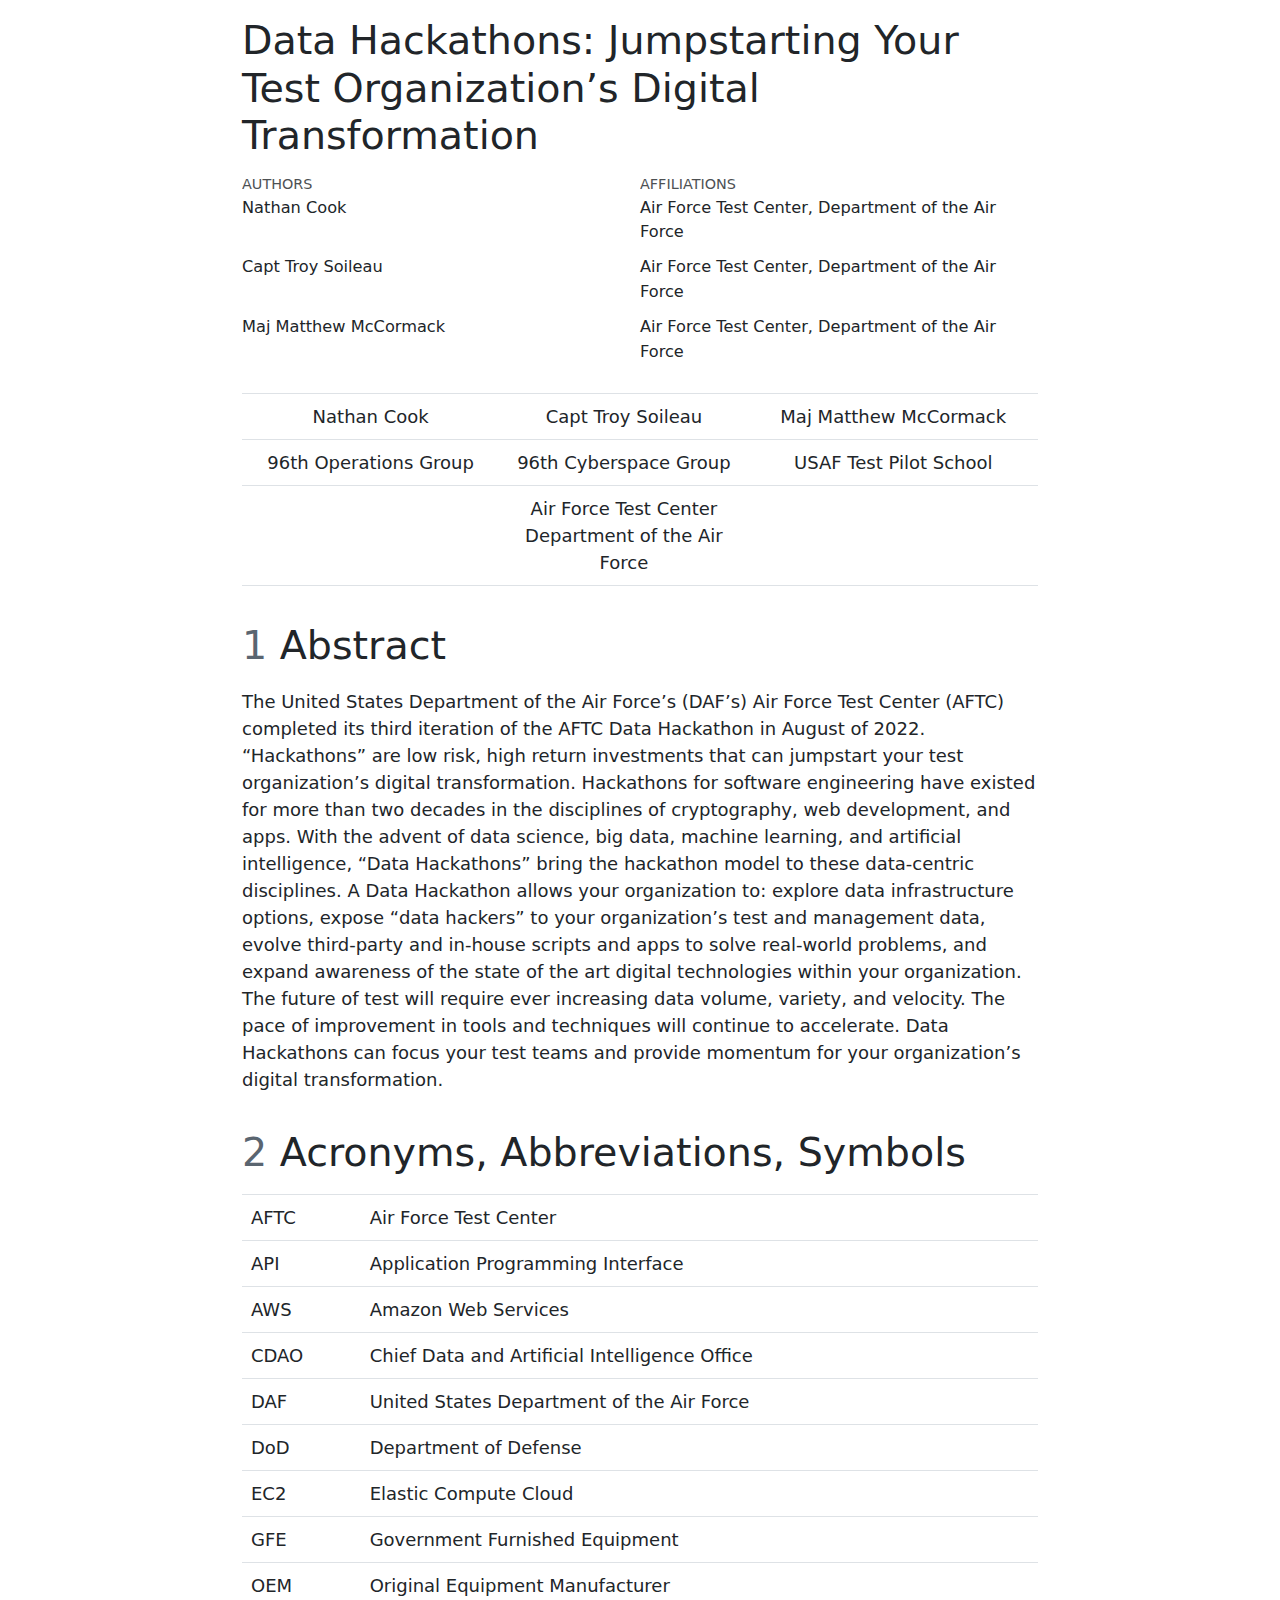
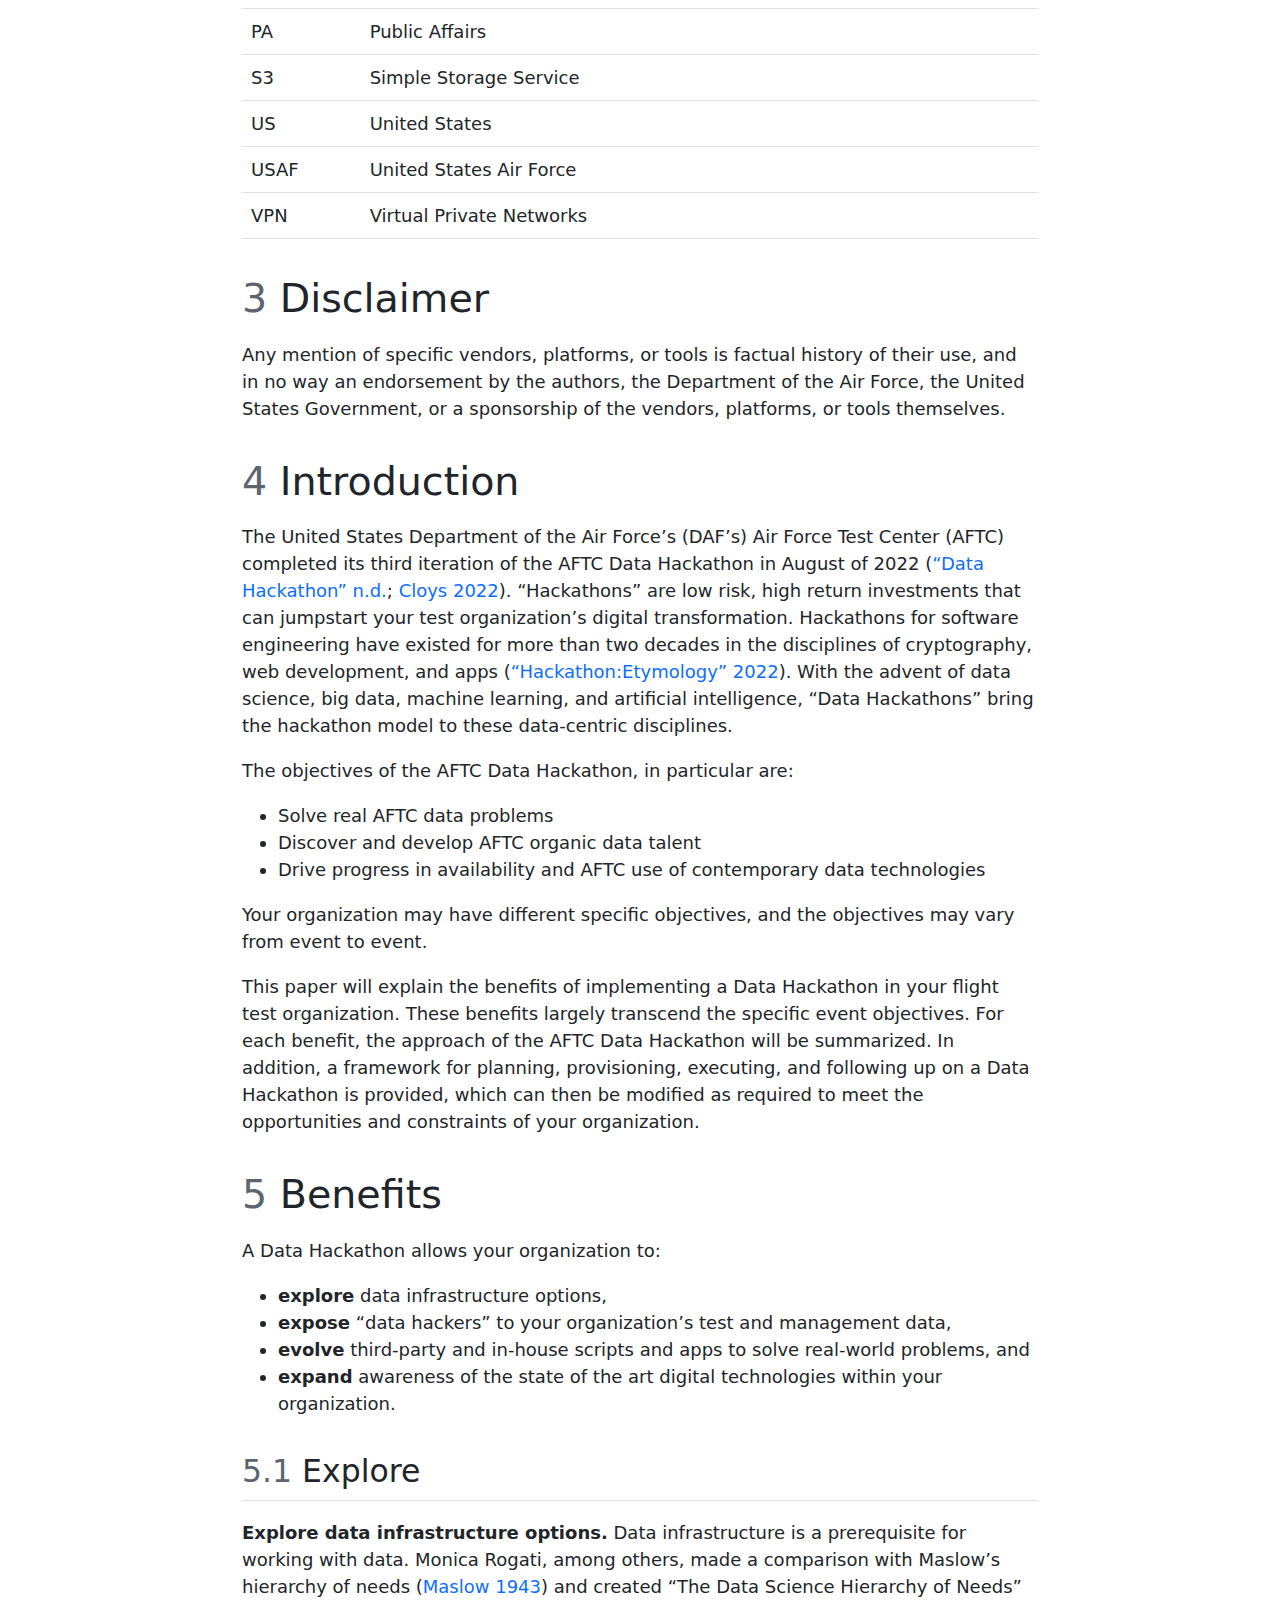
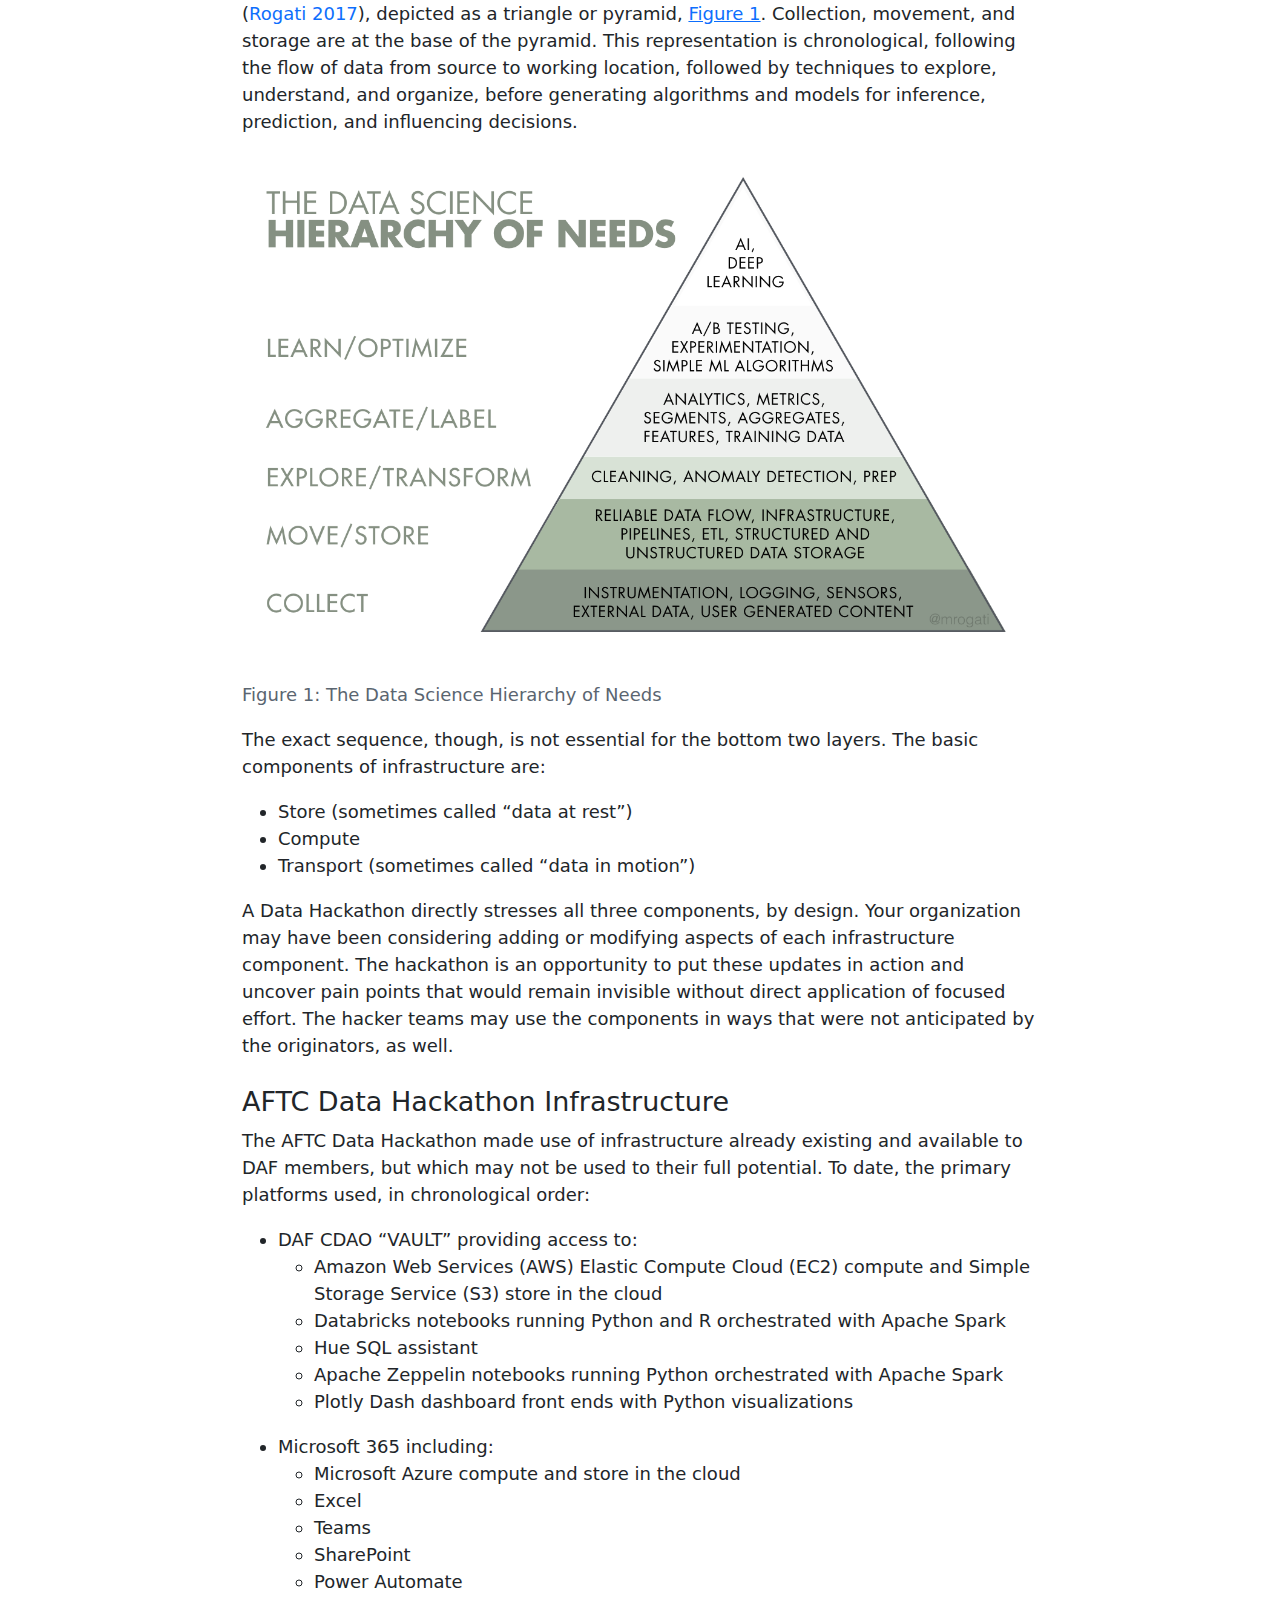
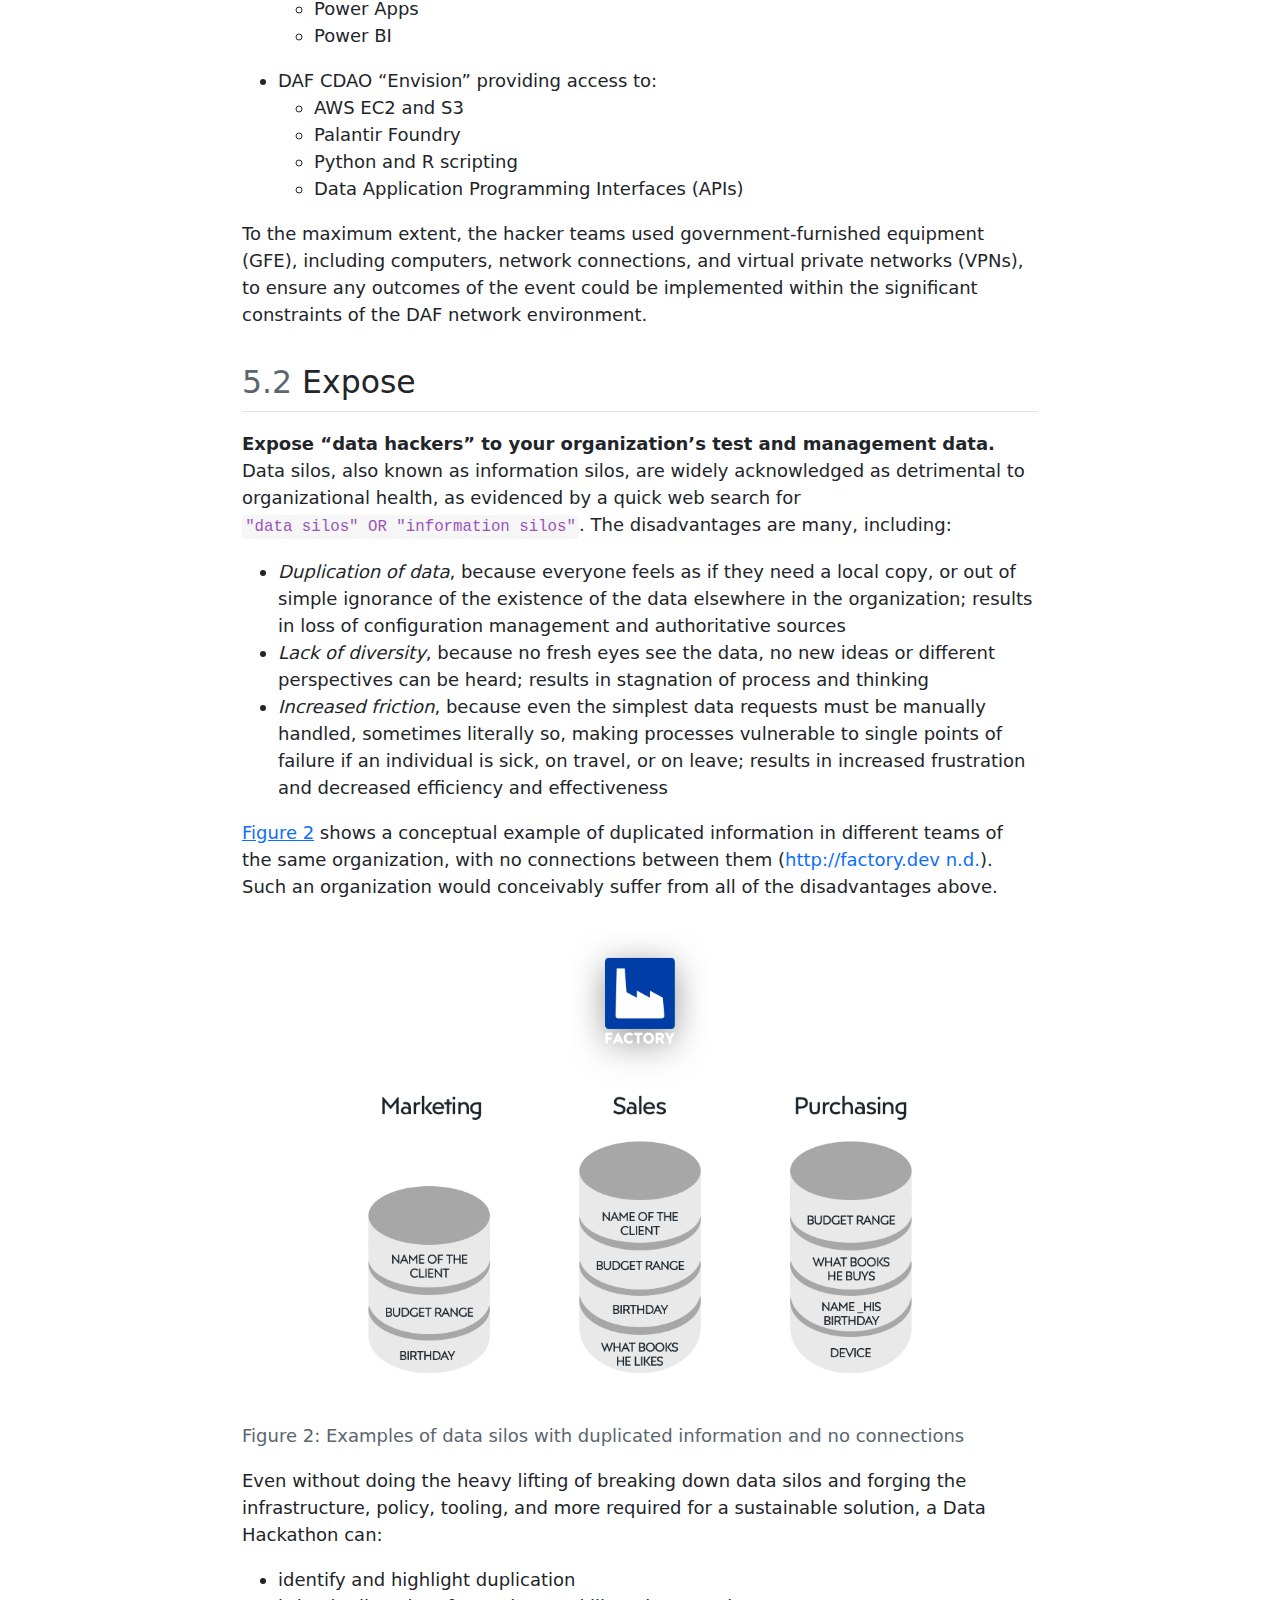
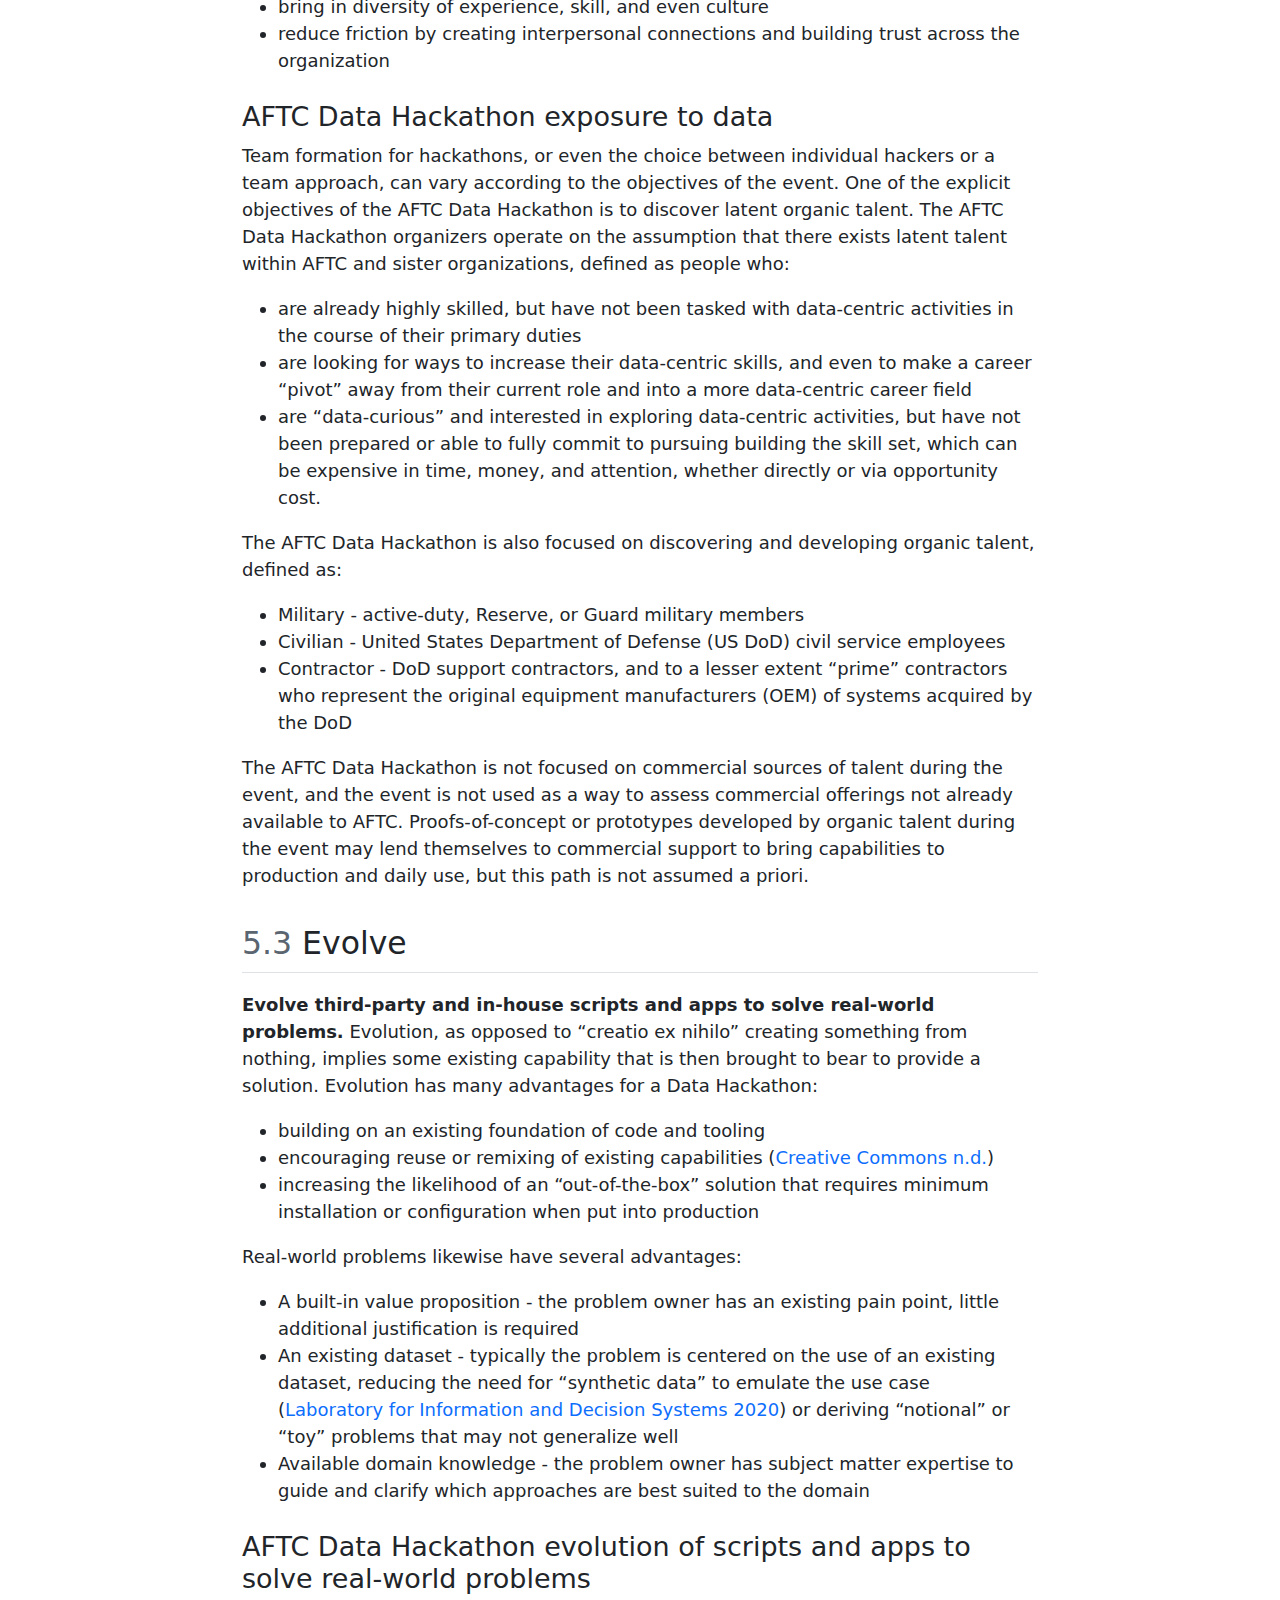
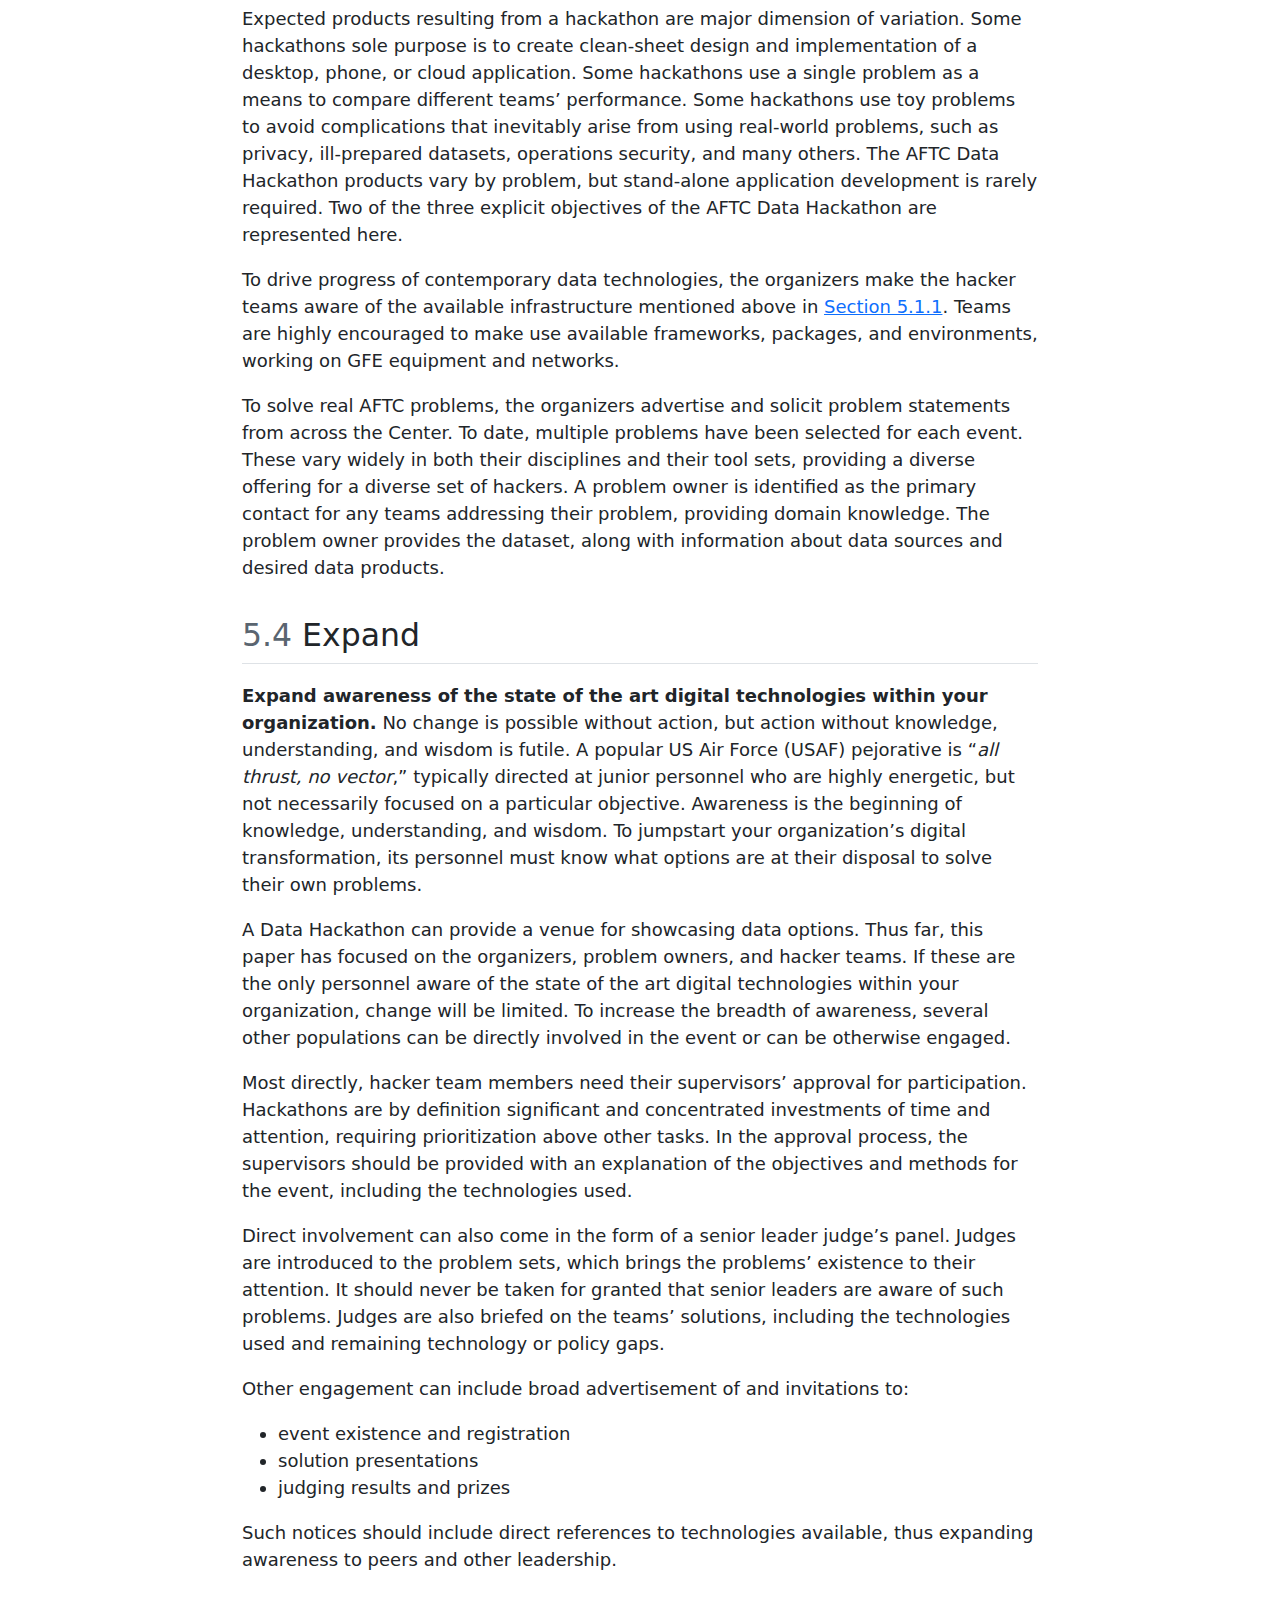
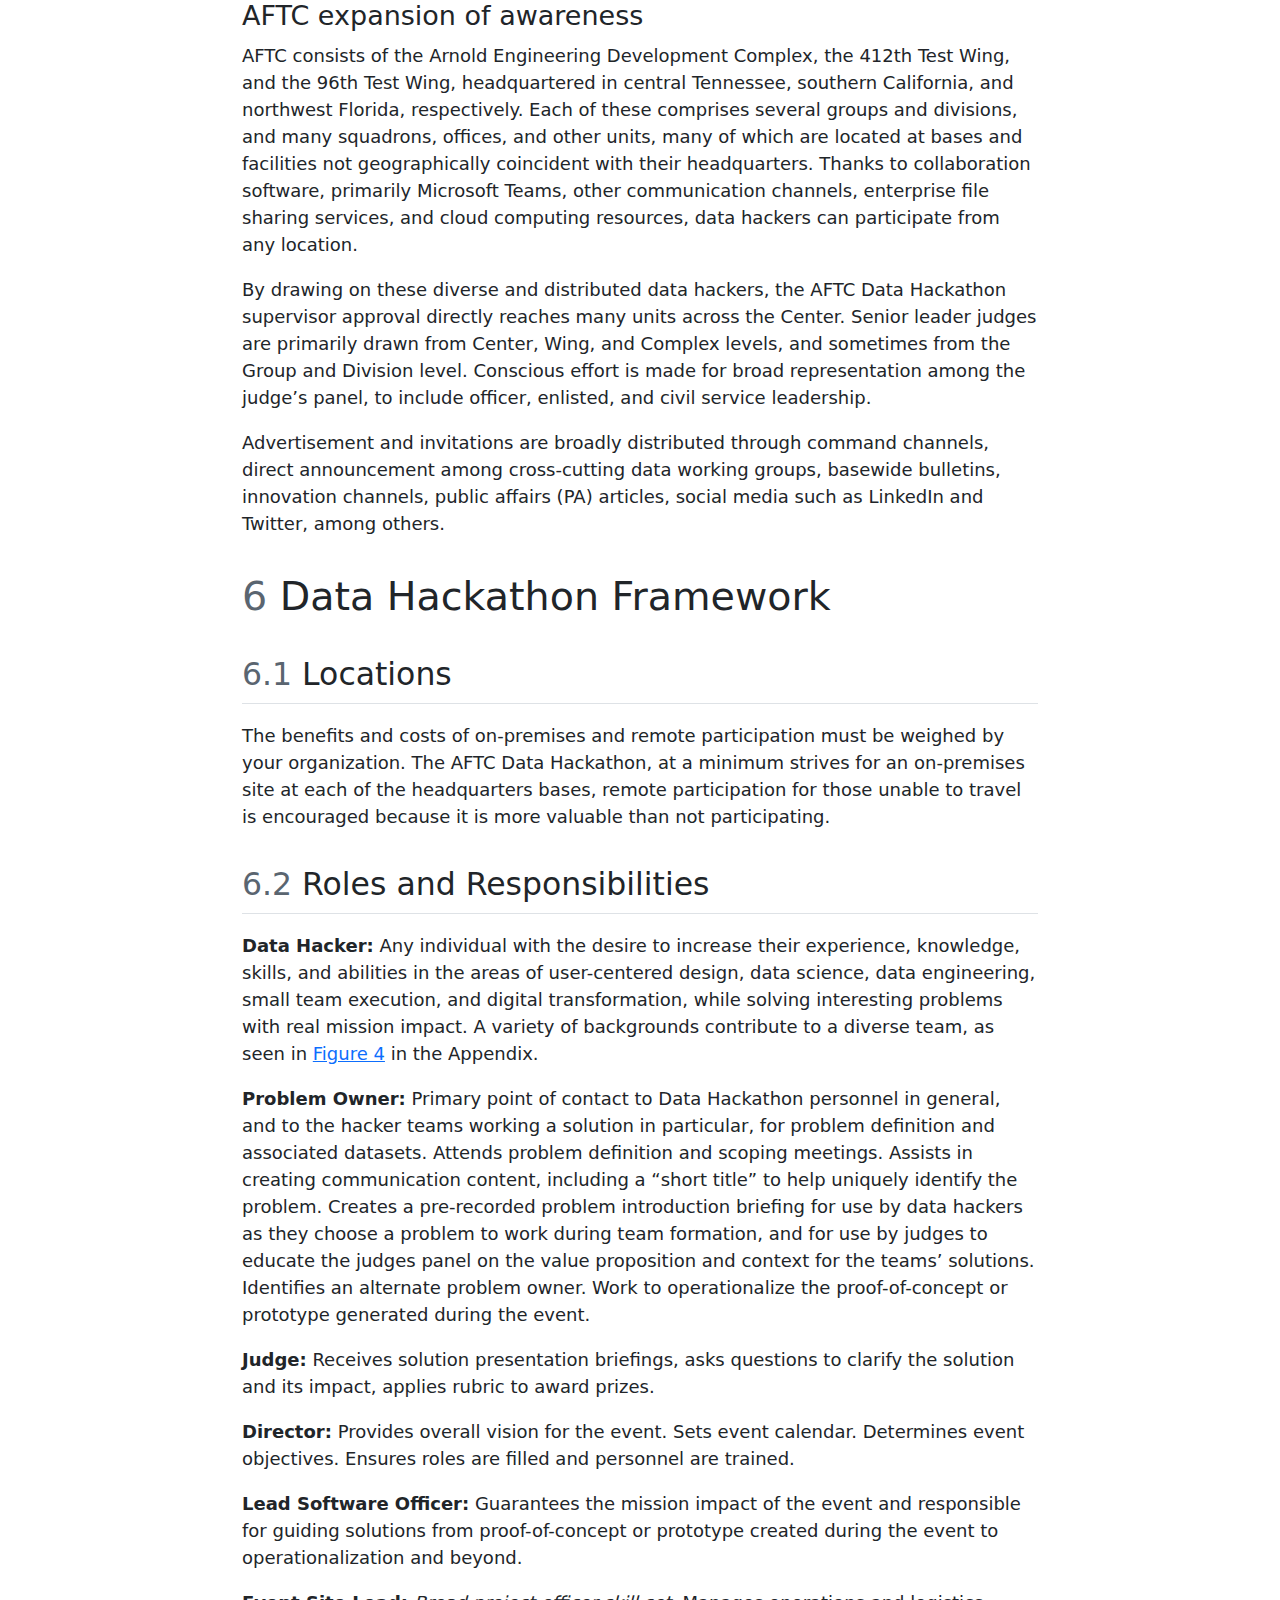
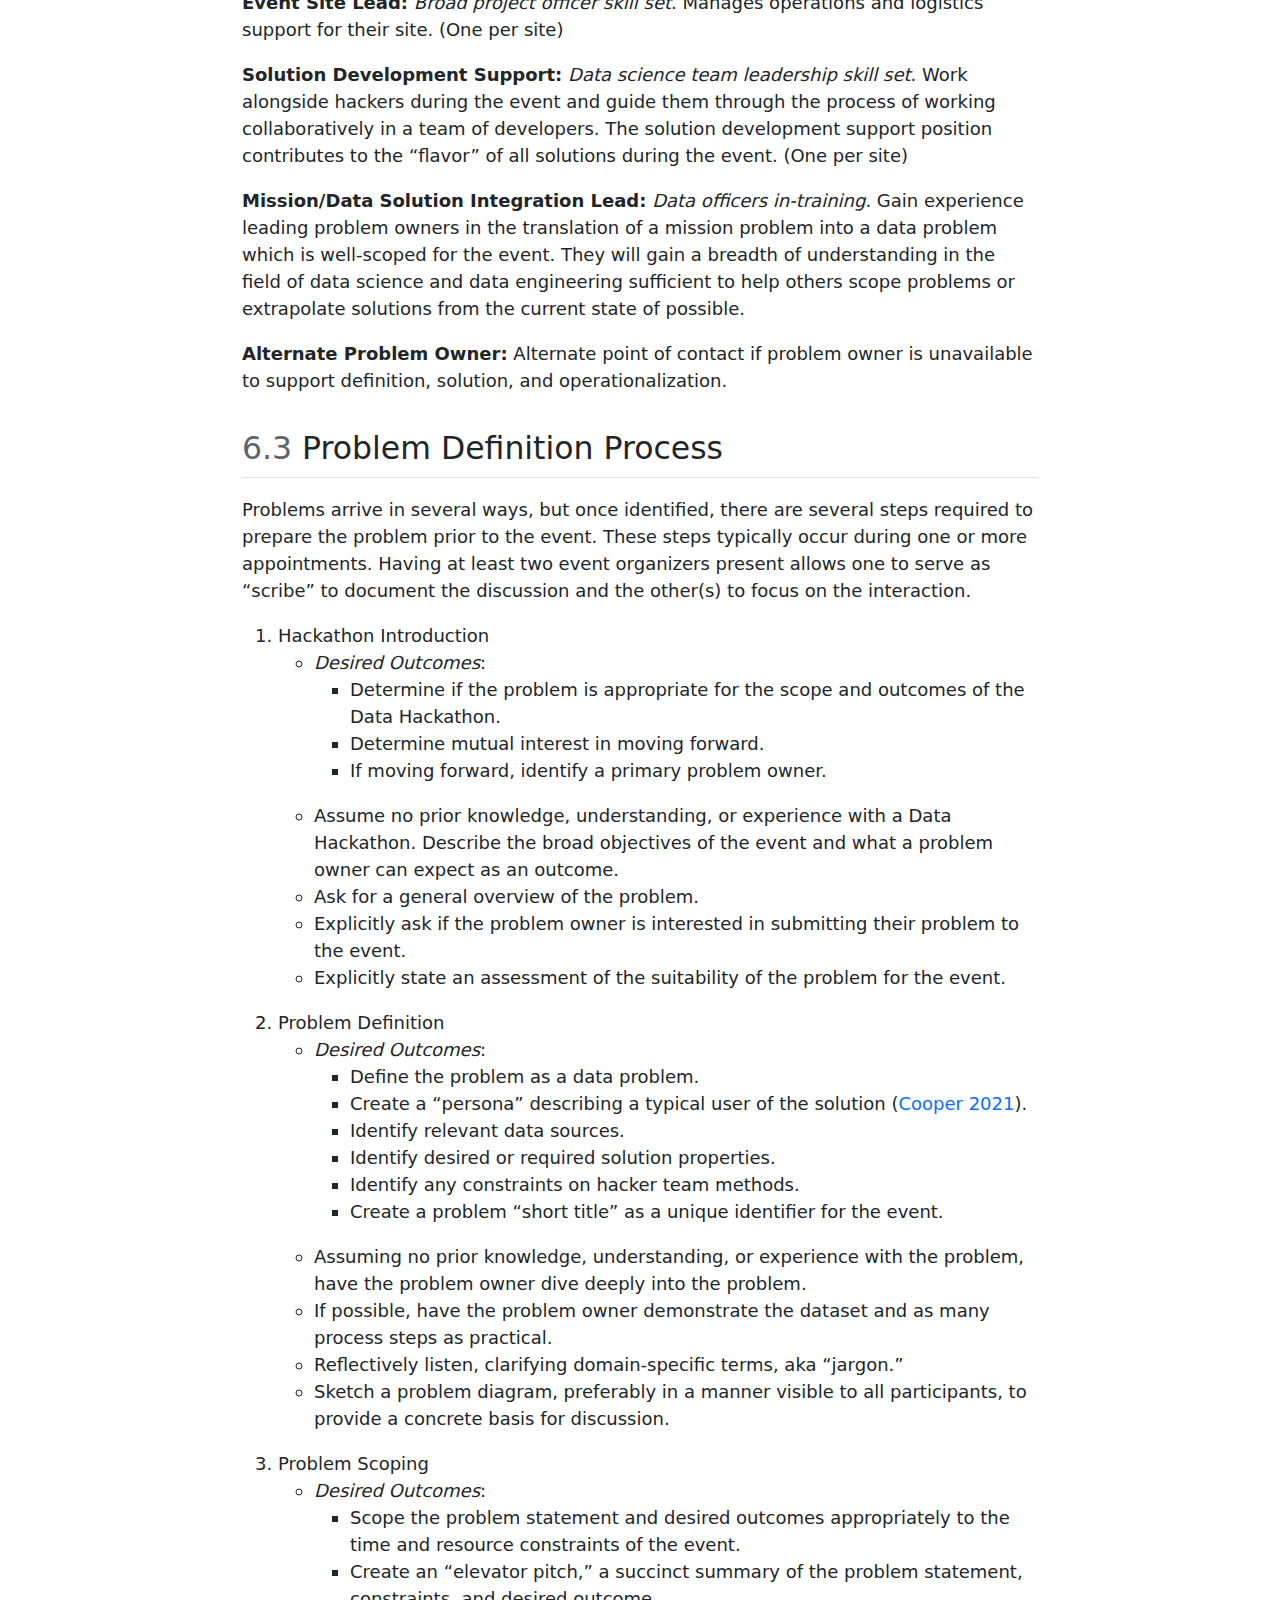
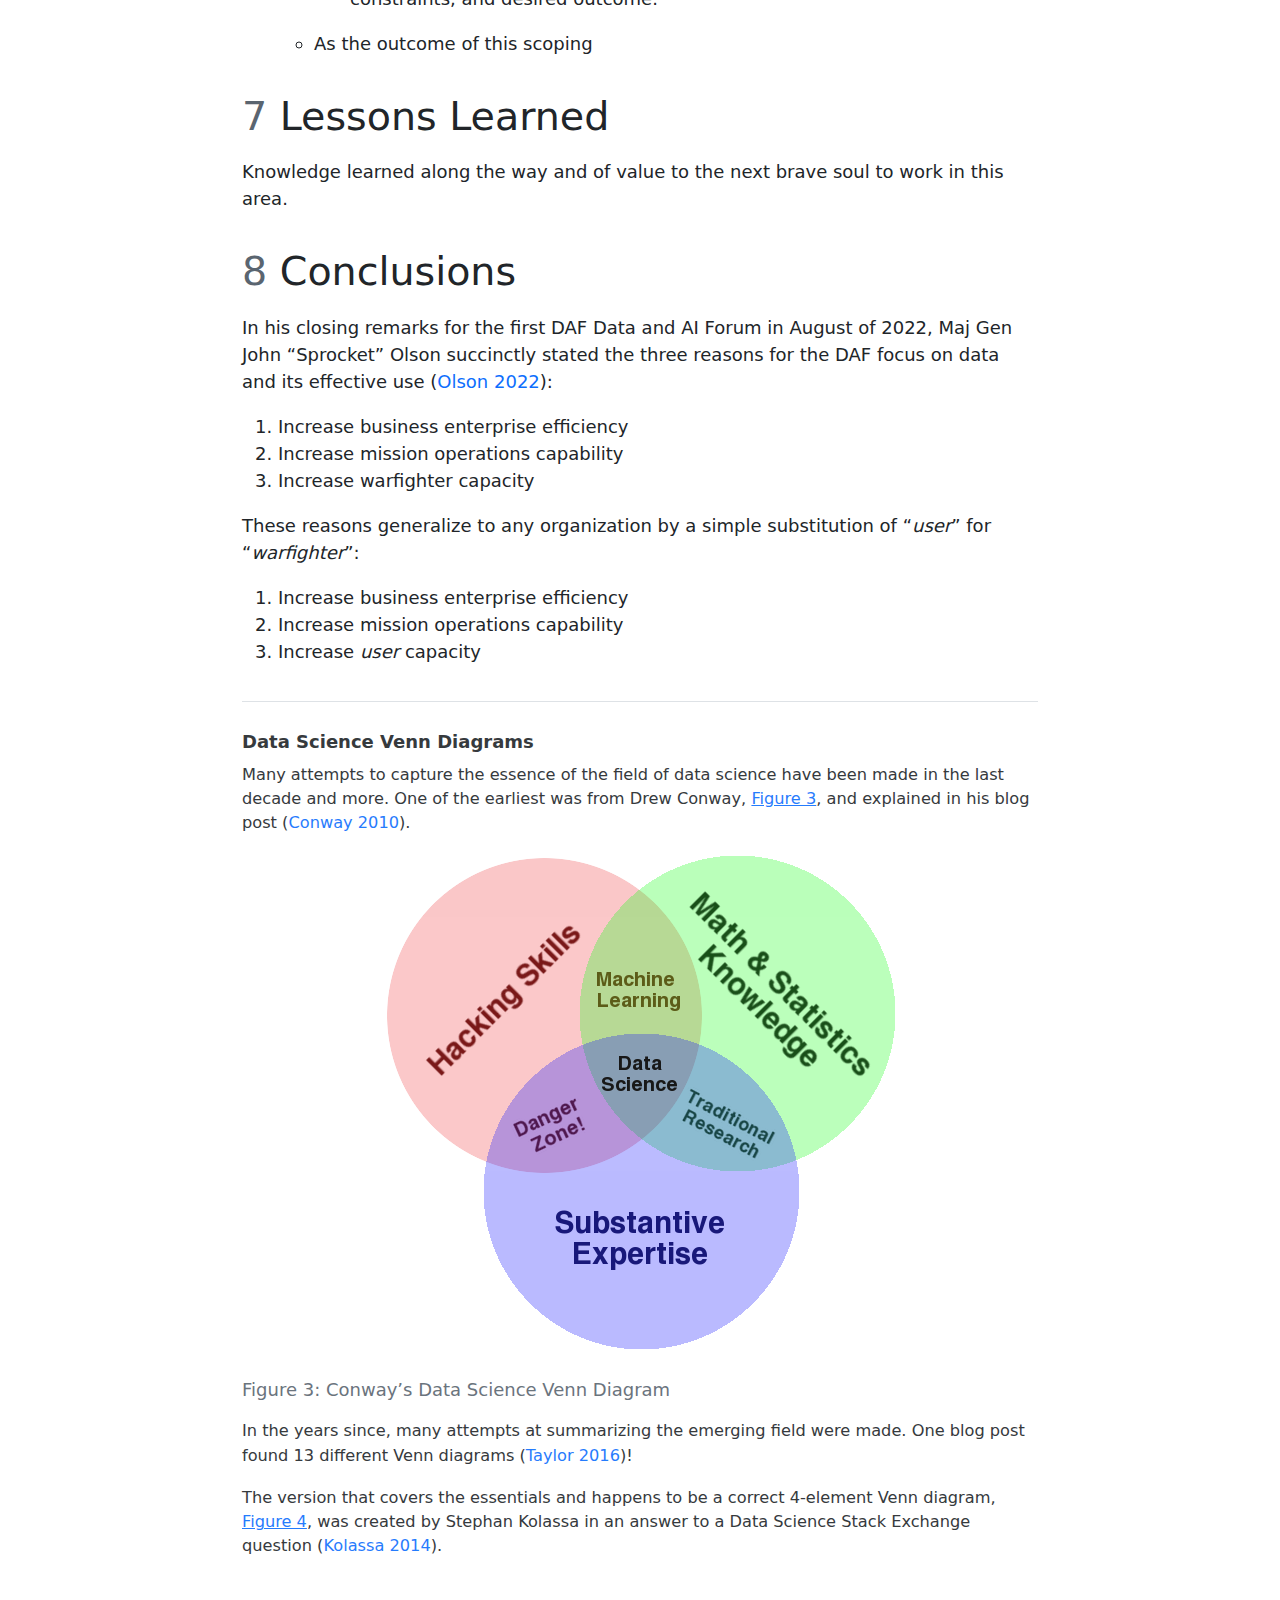
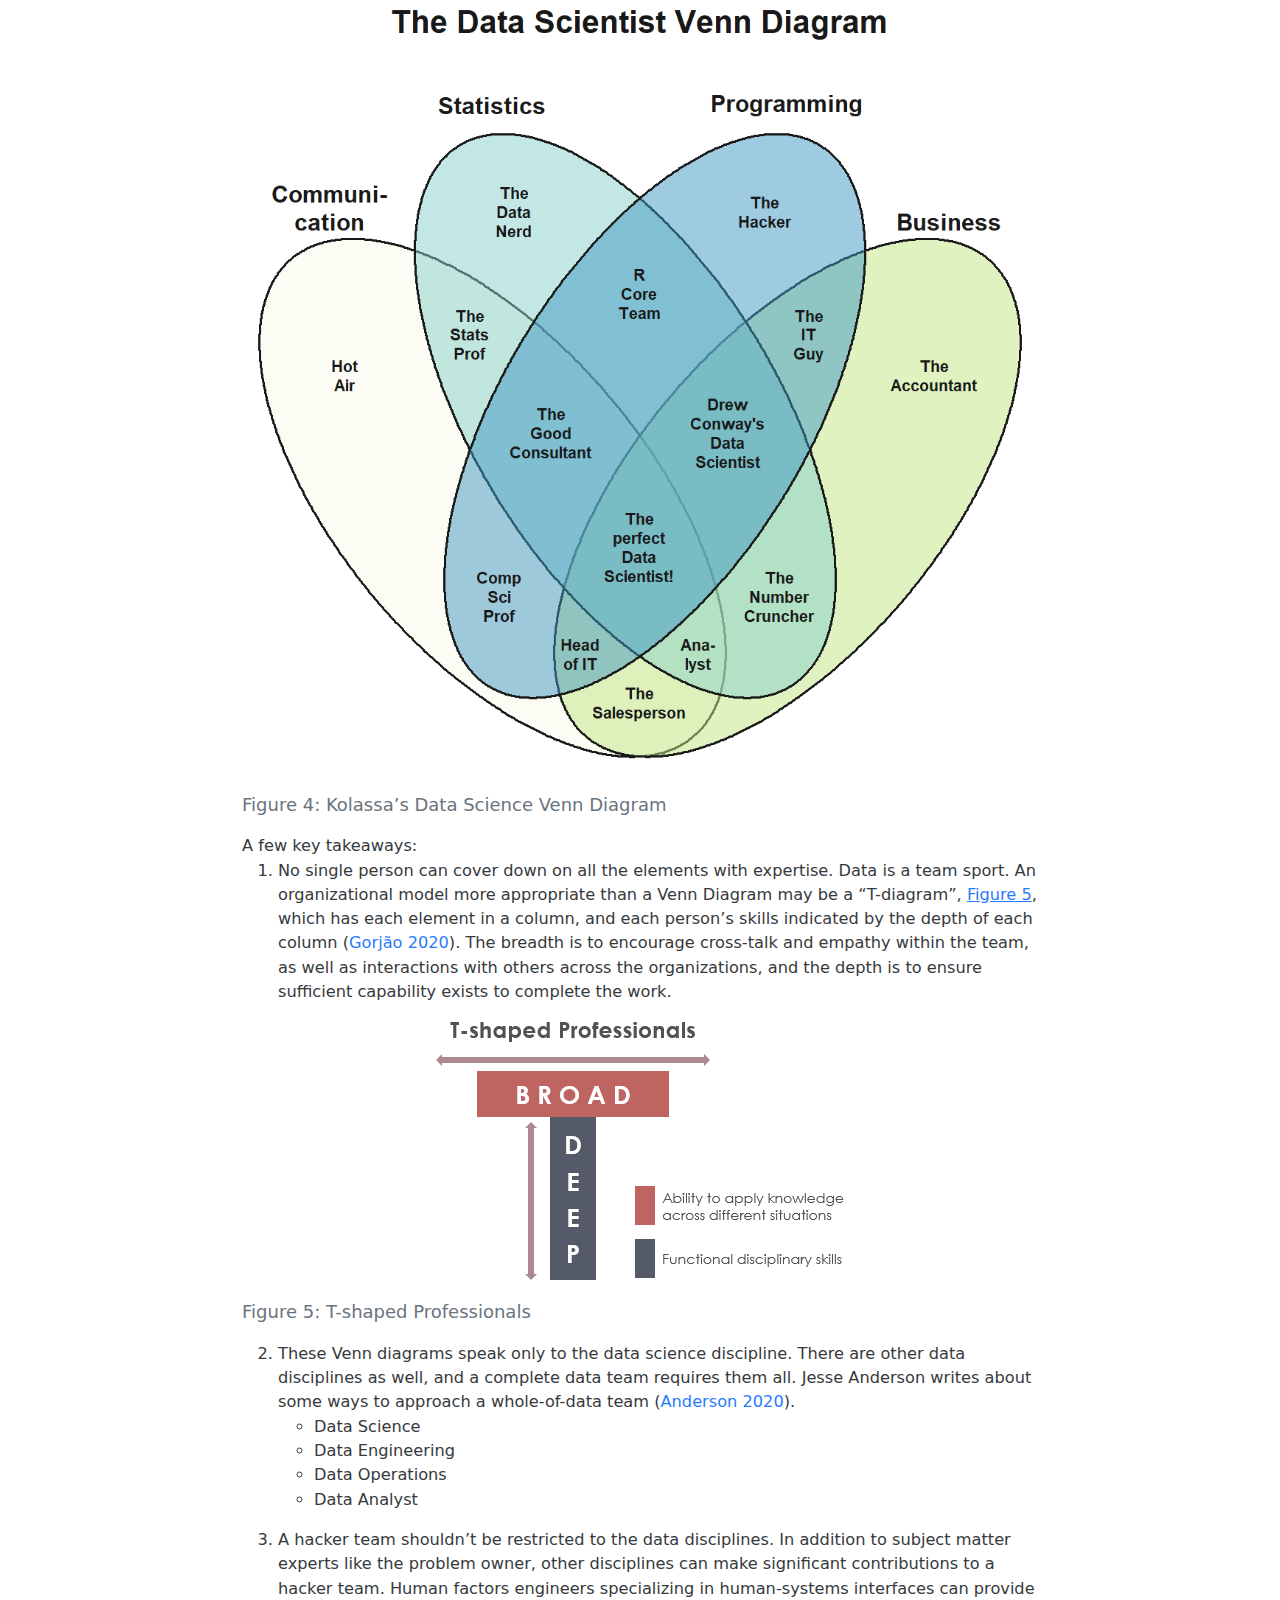
==== commit de224d45: "problem definition process still in prog" ====
--- a/hackathon-cook-soileau-mccormack.html
+++ b/hackathon-cook-soileau-mccormack.html
@@ -202,8 +202,8 @@
 <p>The United States Department of the Air Force’s (DAF’s) Air Force Test Center (AFTC) completed its third iteration of the AFTC Data Hackathon in August of 2022 <span class="citation" data-cites="http://zotero.org/groups/4761353/items/A2X8PWVC http://zotero.org/groups/4761353/items/9WDXW9X8">(<a href="#ref-http://zotero.org/groups/4761353/items/A2X8PWVC" role="doc-biblioref"><span>“Data Hackathon”</span> n.d.</a>; <a href="#ref-http://zotero.org/groups/4761353/items/9WDXW9X8" role="doc-biblioref">Cloys 2022</a>)</span>. “Hackathons” are low risk, high return investments that can jumpstart your test organization’s digital transformation. Hackathons for software engineering have existed for more than two decades in the disciplines of cryptography, web development, and apps <span class="citation" data-cites="http://zotero.org/groups/4761353/items/F8AERM7Z">(<a href="#ref-http://zotero.org/groups/4761353/items/F8AERM7Z" role="doc-biblioref"><span>“Hackathon:Etymology”</span> 2022</a>)</span>. With the advent of data science, big data, machine learning, and artificial intelligence, “Data Hackathons” bring the hackathon model to these data-centric disciplines.</p>
 <p>The objectives of the AFTC Data Hackathon, in particular are:</p>
 <ul>
-<li>Solve real AFTC problems</li>
-<li>Discover and develop AFTC organic talent</li>
+<li>Solve real AFTC data problems</li>
+<li>Discover and develop AFTC organic data talent</li>
 <li>Drive progress in availability and AFTC use of contemporary data technologies</li>
 </ul>
 <p>Your organization may have different specific objectives, and the objectives may vary from event to event.</p>
@@ -356,10 +356,10 @@
 <section id="roles-and-responsibilities" class="level2" data-number="6.2">
 <h2 data-number="6.2" class="anchored" data-anchor-id="roles-and-responsibilities"><span class="header-section-number">6.2</span> Roles and Responsibilities</h2>
 <p><strong>Data Hacker:</strong> Any individual with the desire to increase their experience, knowledge, skills, and abilities in the areas of user-centered design, data science, data engineering, small team execution, and digital transformation, while solving interesting problems with real mission impact. A variety of backgrounds contribute to a diverse team, as seen in <a href="#fig-kolassavenn">Figure&nbsp;4</a> in the Appendix.</p>
-<p><strong>Problem Owner:</strong> Primary point of contact to Data Hackathon personnel in general, and to the hacker teams working a solution, for problem definition and associated datasets. Attends problem definition and scoping meetings. Assists in creating communication content, including a “short title” to help uniquely identify the problem. Creates a pre-recorded problem introduction briefing for use by data hackers as they choose a problem to work during team formation, and for use by judges to educate the judges panel on the value proposition and context for the teams’ solutions. Identifies an alternate problem owner. Work to operationalize the proof-of-concept or prototype generated during the event.</p>
+<p><strong>Problem Owner:</strong> Primary point of contact to Data Hackathon personnel in general, and to the hacker teams working a solution in particular, for problem definition and associated datasets. Attends problem definition and scoping meetings. Assists in creating communication content, including a “short title” to help uniquely identify the problem. Creates a pre-recorded problem introduction briefing for use by data hackers as they choose a problem to work during team formation, and for use by judges to educate the judges panel on the value proposition and context for the teams’ solutions. Identifies an alternate problem owner. Work to operationalize the proof-of-concept or prototype generated during the event.</p>
 <p><strong>Judge:</strong> Receives solution presentation briefings, asks questions to clarify the solution and its impact, applies rubric to award prizes.</p>
 <p><strong>Director:</strong> Provides overall vision for the event. Sets event calendar. Determines event objectives. Ensures roles are filled and personnel are trained.</p>
-<p><strong>Lead Software Officer:</strong> Guarantees the mission impact of the event and be responsible for guiding solutions from proof-of-concept or prototype created during the event to operationalization and beyond.</p>
+<p><strong>Lead Software Officer:</strong> Guarantees the mission impact of the event and responsible for guiding solutions from proof-of-concept or prototype created during the event to operationalization and beyond.</p>
 <p><strong>Event Site Lead:</strong> <em>Broad project officer skill set</em>. Manages operations and logistics support for their site. (One per site)</p>
 <p><strong>Solution Development Support:</strong> <em>Data science team leadership skill set</em>. Work alongside hackers during the event and guide them through the process of working collaboratively in a team of developers. The solution development support position contributes to the “flavor” of all solutions during the event. (One per site)</p>
 <p><strong>Mission/Data Solution Integration Lead:</strong> <em>Data officers in-training</em>. Gain experience leading problem owners in the translation of a mission problem into a data problem which is well-scoped for the event. They will gain a breadth of understanding in the field of data science and data engineering sufficient to help others scope problems or extrapolate solutions from the current state of possible.</p>
@@ -367,7 +367,47 @@
 </section>
 <section id="problem-definition-process" class="level2" data-number="6.3">
 <h2 data-number="6.3" class="anchored" data-anchor-id="problem-definition-process"><span class="header-section-number">6.3</span> Problem Definition Process</h2>
-<p>Problems arrive in several ways, but once identified, there are several steps required to prepare the problem prior to the event.</p>
+<p>Problems arrive in several ways, but once identified, there are several steps required to prepare the problem prior to the event. These steps typically occur during one or more appointments. Having at least two event organizers present allows one to serve as “scribe” to document the discussion and the other(s) to focus on the interaction.</p>
+<ol type="1">
+<li>Hackathon Introduction
+<ul>
+<li><em>Desired Outcomes</em>:
+<ul>
+<li>Determine if the problem is appropriate for the scope and outcomes of the Data Hackathon.</li>
+<li>Determine mutual interest in moving forward.</li>
+<li>If moving forward, identify a primary problem owner.</li>
+</ul></li>
+<li>Assume no prior knowledge, understanding, or experience with a Data Hackathon. Describe the broad objectives of the event and what a problem owner can expect as an outcome.</li>
+<li>Ask for a general overview of the problem.</li>
+<li>Explicitly ask if the problem owner is interested in submitting their problem to the event.</li>
+<li>Explicitly state an assessment of the suitability of the problem for the event.</li>
+</ul></li>
+<li>Problem Definition
+<ul>
+<li><em>Desired Outcomes</em>:
+<ul>
+<li>Define the problem as a data problem.</li>
+<li>Create a “persona” describing a typical user of the solution <span class="citation" data-cites="http://zotero.org/groups/4761353/items/7KJ56X42">(<a href="#ref-http://zotero.org/groups/4761353/items/7KJ56X42" role="doc-biblioref">Cooper 2021</a>)</span>.</li>
+<li>Identify relevant data sources.</li>
+<li>Identify desired or required solution properties.</li>
+<li>Identify any constraints on hacker team methods.</li>
+<li>Create a problem “short title” as a unique identifier for the event.</li>
+</ul></li>
+<li>Assuming no prior knowledge, understanding, or experience with the problem, have the problem owner dive deeply into the problem.</li>
+<li>If possible, have the problem owner demonstrate the dataset and as many process steps as practical.</li>
+<li>Reflectively listen, clarifying domain-specific terms, aka “jargon.”</li>
+<li>Sketch a problem diagram, preferably in a manner visible to all participants, to provide a concrete basis for discussion.</li>
+</ul></li>
+<li>Problem Scoping
+<ul>
+<li><em>Desired Outcomes</em>:
+<ul>
+<li>Scope the problem statement and desired outcomes appropriately to the time and resource constraints of the event.</li>
+<li>Create an “elevator pitch,” a succinct summary of the problem statement, constraints, and desired outcome.</li>
+</ul></li>
+<li>As the outcome of this scoping</li>
+</ul></li>
+</ol>
 </section>
 </section>
 <section id="lessons-learned" class="level1" data-number="7">
@@ -376,7 +416,18 @@
 </section>
 <section id="conclusions" class="level1" data-number="8">
 <h1 data-number="8"><span class="header-section-number">8</span> Conclusions</h1>
-<p>Points to be drawn from the material and data provided.</p>
+<p>In his closing remarks for the first DAF Data and AI Forum in August of 2022, Maj Gen John “Sprocket” Olson succinctly stated the three reasons for the DAF focus on data and its effective use <span class="citation" data-cites="http://zotero.org/groups/4761353/items/8UHGM7I7">(<a href="#ref-http://zotero.org/groups/4761353/items/8UHGM7I7" role="doc-biblioref">Olson 2022</a>)</span>:</p>
+<ol type="1">
+<li>Increase business enterprise efficiency</li>
+<li>Increase mission operations capability</li>
+<li>Increase warfighter capacity</li>
+</ol>
+<p>These reasons generalize to any organization by a simple substitution of “<em>user</em>” for “<em>warfighter</em>”:</p>
+<ol type="1">
+<li>Increase business enterprise efficiency</li>
+<li>Increase mission operations capability</li>
+<li>Increase <em>user</em> capacity</li>
+</ol>
 </section>
 
 
@@ -402,7 +453,7 @@
 </div>
 <p>A few key takeaways:</p>
 <ol type="1">
-<li>No single person can cover down on all the elements with expertise. Data is a team sport. An organizational model more appropriate than a Venn Diagram may be a “T-diagram”, <a href="#fig-tshape">Figure&nbsp;5</a>, which has each element in a column, and each person’s skills indicated by the depth of each column <span class="citation" data-cites="http://zotero.org/groups/4761353/items/QIZ9WQRC">(<a href="#ref-http://zotero.org/groups/4761353/items/QIZ9WQRC" role="doc-biblioref">Gorjão 2020</a>)</span>. The breadth is to encourage cross-talk and empathy within the team, and the depth is to ensure sufficient capability exists to complete the work.</li>
+<li>No single person can cover down on all the elements with expertise. Data is a team sport. An organizational model more appropriate than a Venn Diagram may be a “T-diagram”, <a href="#fig-tshape">Figure&nbsp;5</a>, which has each element in a column, and each person’s skills indicated by the depth of each column <span class="citation" data-cites="http://zotero.org/groups/4761353/items/QIZ9WQRC">(<a href="#ref-http://zotero.org/groups/4761353/items/QIZ9WQRC" role="doc-biblioref">Gorjão 2020</a>)</span>. The breadth is to encourage cross-talk and empathy within the team, as well as interactions with others across the organizations, and the depth is to ensure sufficient capability exists to complete the work.</li>
 </ol>
 <div id="fig-tshape" class="quarto-figure quarto-figure-center anchored">
 <figure class="figure">
@@ -411,7 +462,7 @@
 </figure>
 </div>
 <ol start="2" type="1">
-<li>These Venn diagrams speak only to the data science discipline. There are other disciplines as well, and a complete data team requires them all. Jesse Anderson writes about some ways to approach a whole-of-data team <span class="citation" data-cites="http://zotero.org/groups/4761353/items/TR9BVKCA">(<a href="#ref-http://zotero.org/groups/4761353/items/TR9BVKCA" role="doc-biblioref">Anderson 2020</a>)</span>.
+<li>These Venn diagrams speak only to the data science discipline. There are other data disciplines as well, and a complete data team requires them all. Jesse Anderson writes about some ways to approach a whole-of-data team <span class="citation" data-cites="http://zotero.org/groups/4761353/items/TR9BVKCA">(<a href="#ref-http://zotero.org/groups/4761353/items/TR9BVKCA" role="doc-biblioref">Anderson 2020</a>)</span>.
 <ul>
 <li>Data Science</li>
 <li>Data Engineering</li>
@@ -450,6 +501,9 @@
 <div id="ref-http://zotero.org/groups/4761353/items/U8ZIJIIB" class="csl-entry" role="doc-biblioentry">
 Conway, Drew. 2010. <span>“The Data Science Venn Diagram.”</span> Blog. Drew Conway. September 30, 2010. <a href="http://drewconway.com/zia/2013/3/26/the-data-science-venn-diagram">http://drewconway.com/zia/2013/3/26/the-data-science-venn-diagram</a>.
 </div>
+<div id="ref-http://zotero.org/groups/4761353/items/7KJ56X42" class="csl-entry" role="doc-biblioentry">
+Cooper, Alan. 2021. <span>“Defending Personas.”</span> Blog. <em>Medium</em> (blog). March 9, 2021. <a href="https://mralancooper.medium.com/defending-personas-2657fe26dd0f">https://mralancooper.medium.com/defending-personas-2657fe26dd0f</a>.
+</div>
 <div id="ref-http://zotero.org/groups/4761353/items/YGNDVSIH" class="csl-entry" role="doc-biblioentry">
 Corporation, Microsoft. n.d. <span>“Business Application Platform | Microsoft Power Platform.”</span> Accessed August 26, 2022. <a href="https://powerplatform.microsoft.com/en-us/">https://powerplatform.microsoft.com/en-us/</a>.
 </div>
@@ -492,8 +546,14 @@
 <div id="ref-http://zotero.org/groups/4761353/items/XAE4EPLI" class="csl-entry" role="doc-biblioentry">
 Maslow, A. H. 1943. <span>“A Theory of Human Motivation.”</span> <em>Psychological Review</em> 50 (4): 370–96. <a href="https://doi.org/10.1037/h0054346">https://doi.org/10.1037/h0054346</a>.
 </div>
+<div id="ref-http://zotero.org/groups/4761353/items/2YB29S6Z" class="csl-entry" role="doc-biblioentry">
+Miaskiewicz, Tomasz, and Kenneth A. Kozar. 2011. <span>“Personas and User-Centered Design: How Can Personas Benefit Product Design Processes?”</span> <em>Design Studies</em> 32 (5): 417–30. <a href="https://doi.org/10.1016/j.destud.2011.03.003">https://doi.org/10.1016/j.destud.2011.03.003</a>.
+</div>
 <div id="ref-http://zotero.org/groups/4761353/items/YMZEEALK" class="csl-entry" role="doc-biblioentry">
 <span>“Microsoft 365 - Subscription for Office Apps | Microsoft 365.”</span> n.d. Accessed August 26, 2022. <a href="https://www.microsoft.com/en-us/microsoft-365">https://www.microsoft.com/en-us/microsoft-365</a>.
+</div>
+<div id="ref-http://zotero.org/groups/4761353/items/8UHGM7I7" class="csl-entry" role="doc-biblioentry">
+Olson, Maj Gen John. 2022. <span>“Closing Remarks.”</span> Massachusetts Institute of Technology Lincoln Laboratory, Lexington, MA, August 25.
 </div>
 <div id="ref-http://zotero.org/groups/4761353/items/HZHTBD79" class="csl-entry" role="doc-biblioentry">
 Rogati, Monica. 2017. <span>“The AI Hierarchy of Needs | HackerNoon.”</span> June 12, 2017. <a href="https://hackernoon.com/the-ai-hierarchy-of-needs-18f111fcc007">https://hackernoon.com/the-ai-hierarchy-of-needs-18f111fcc007</a>.
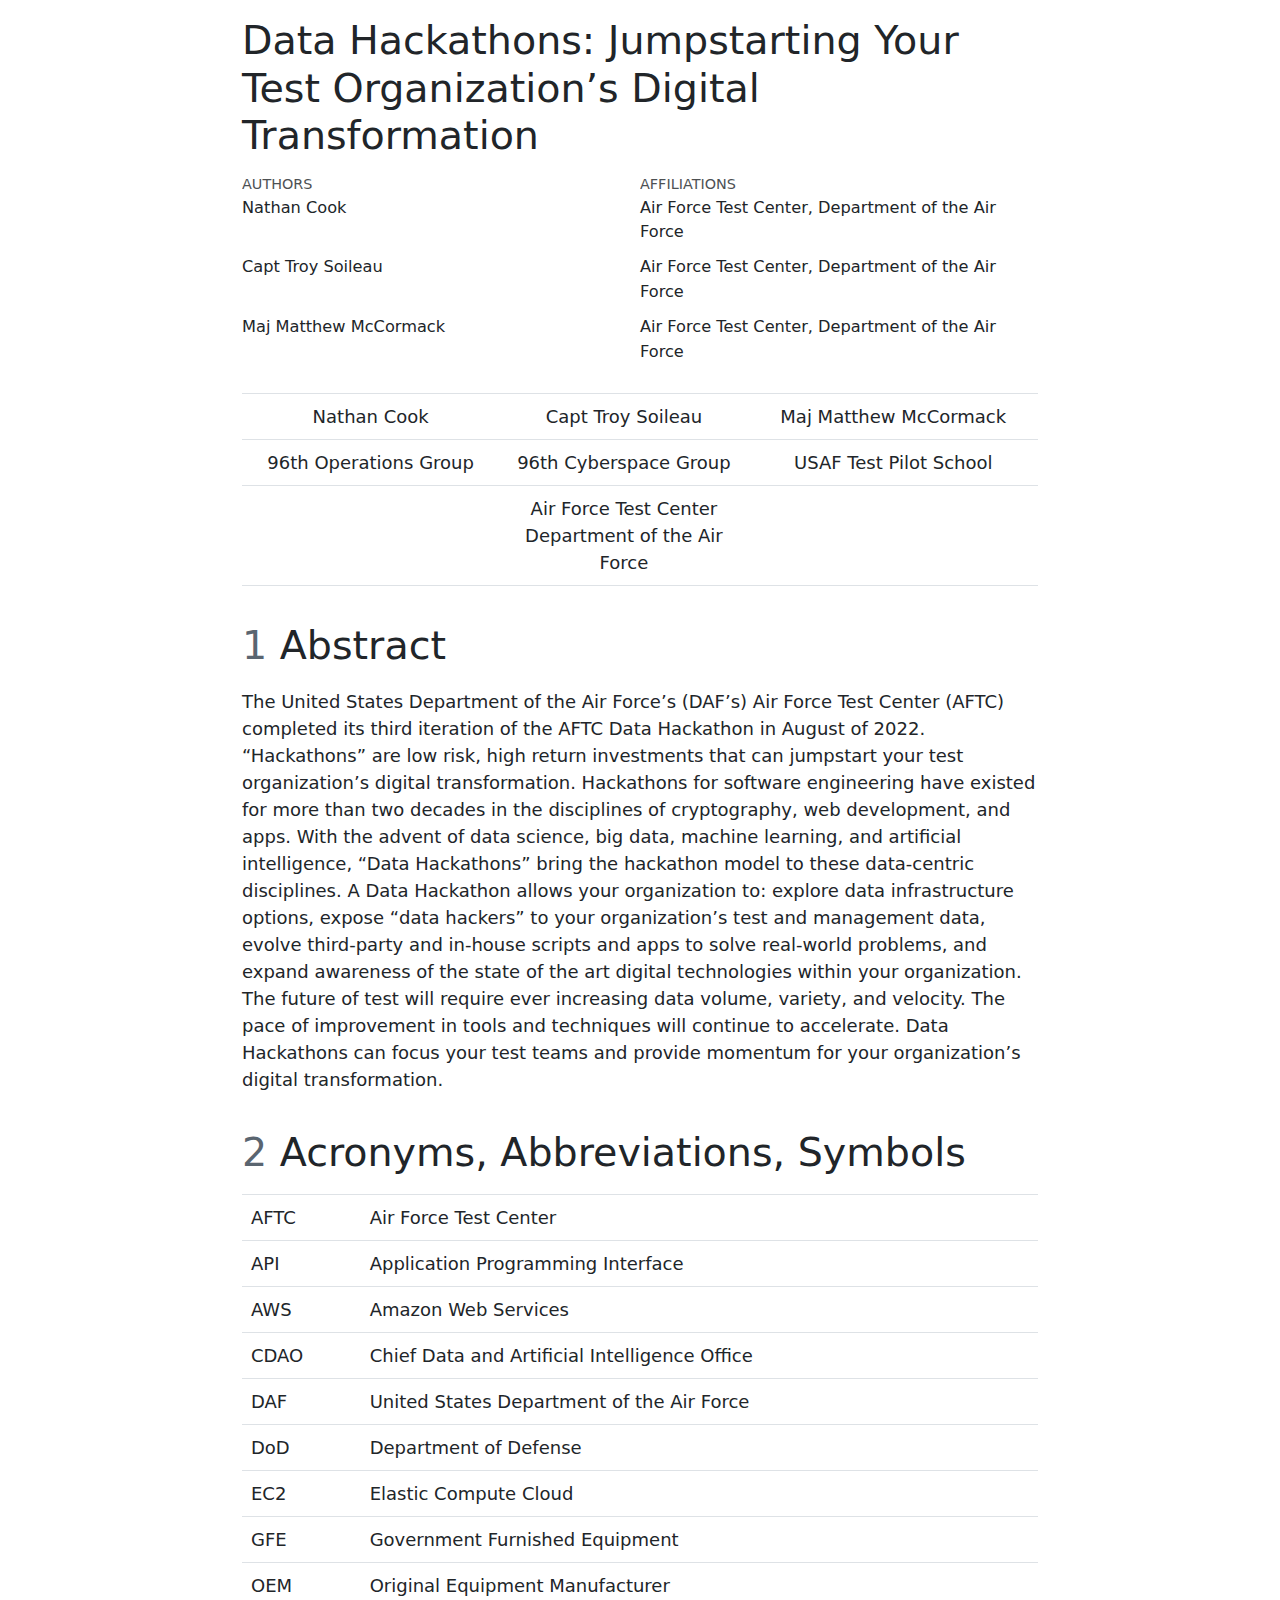
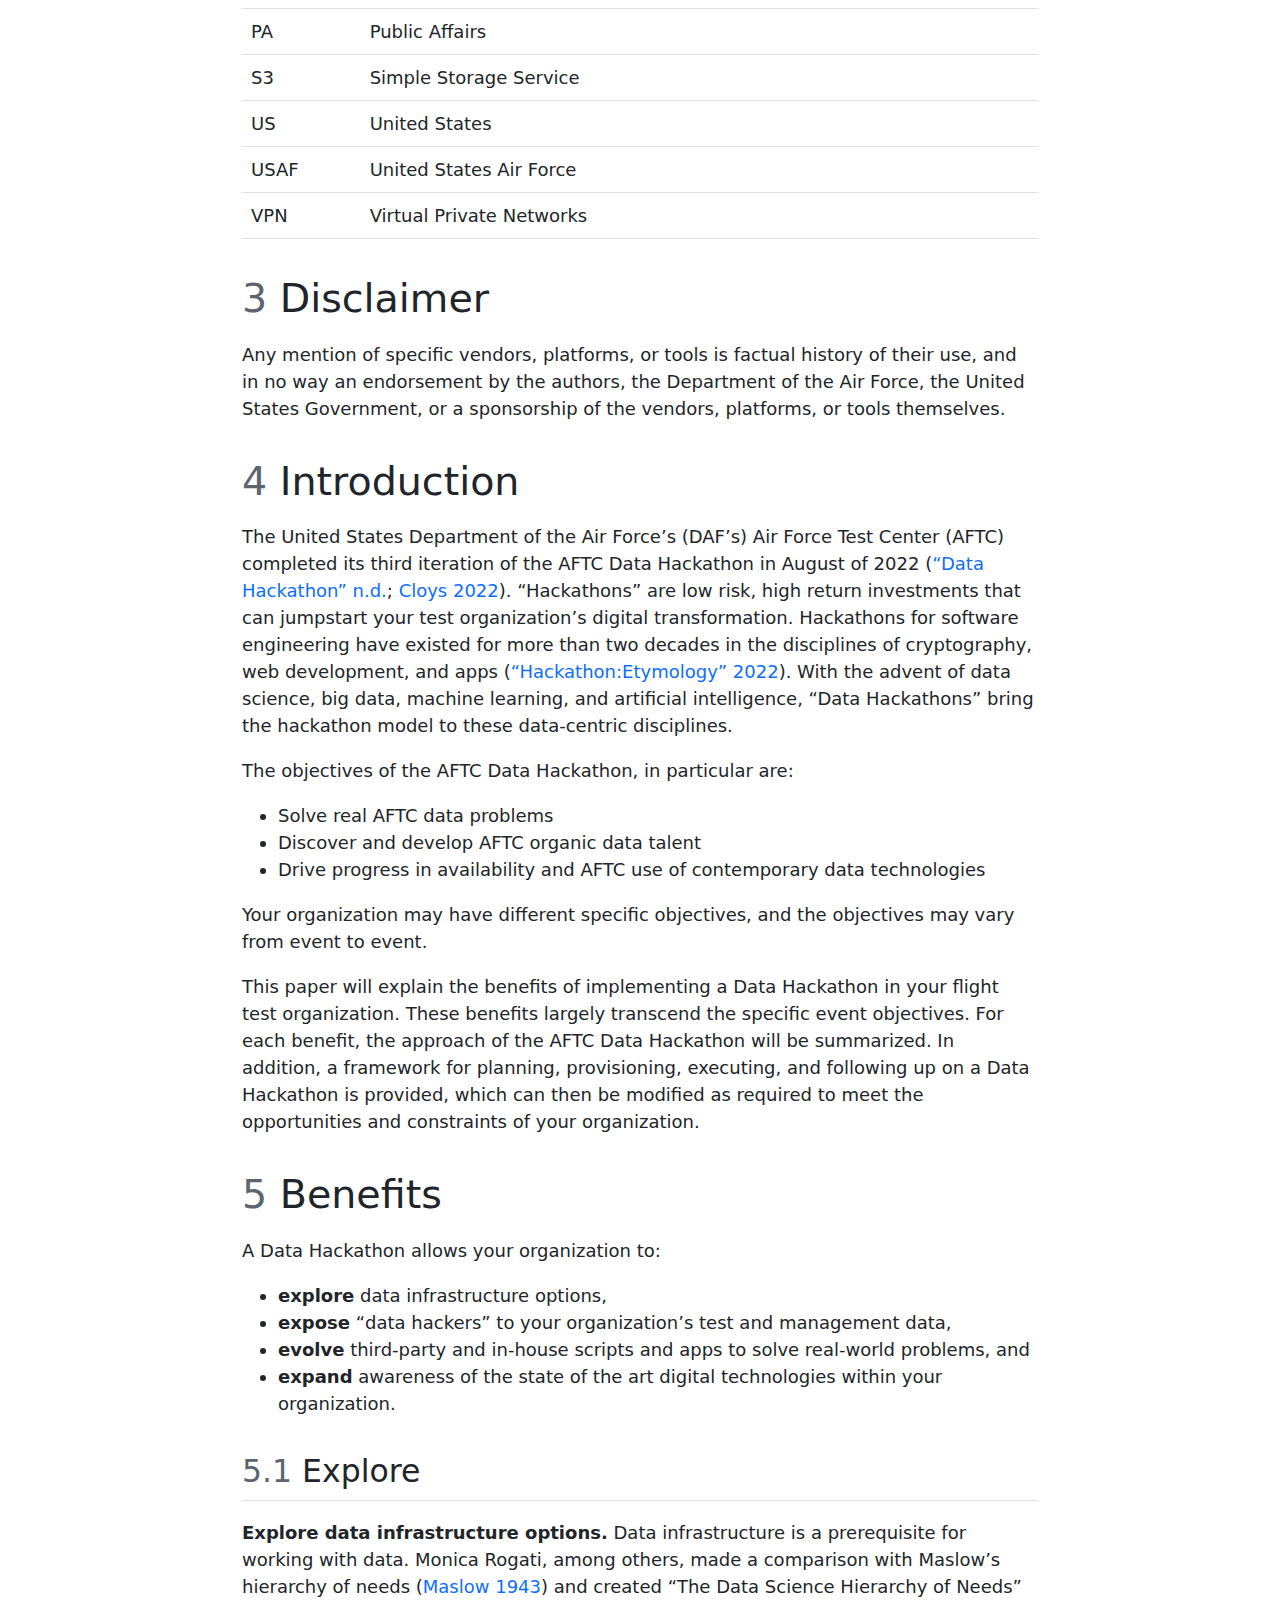
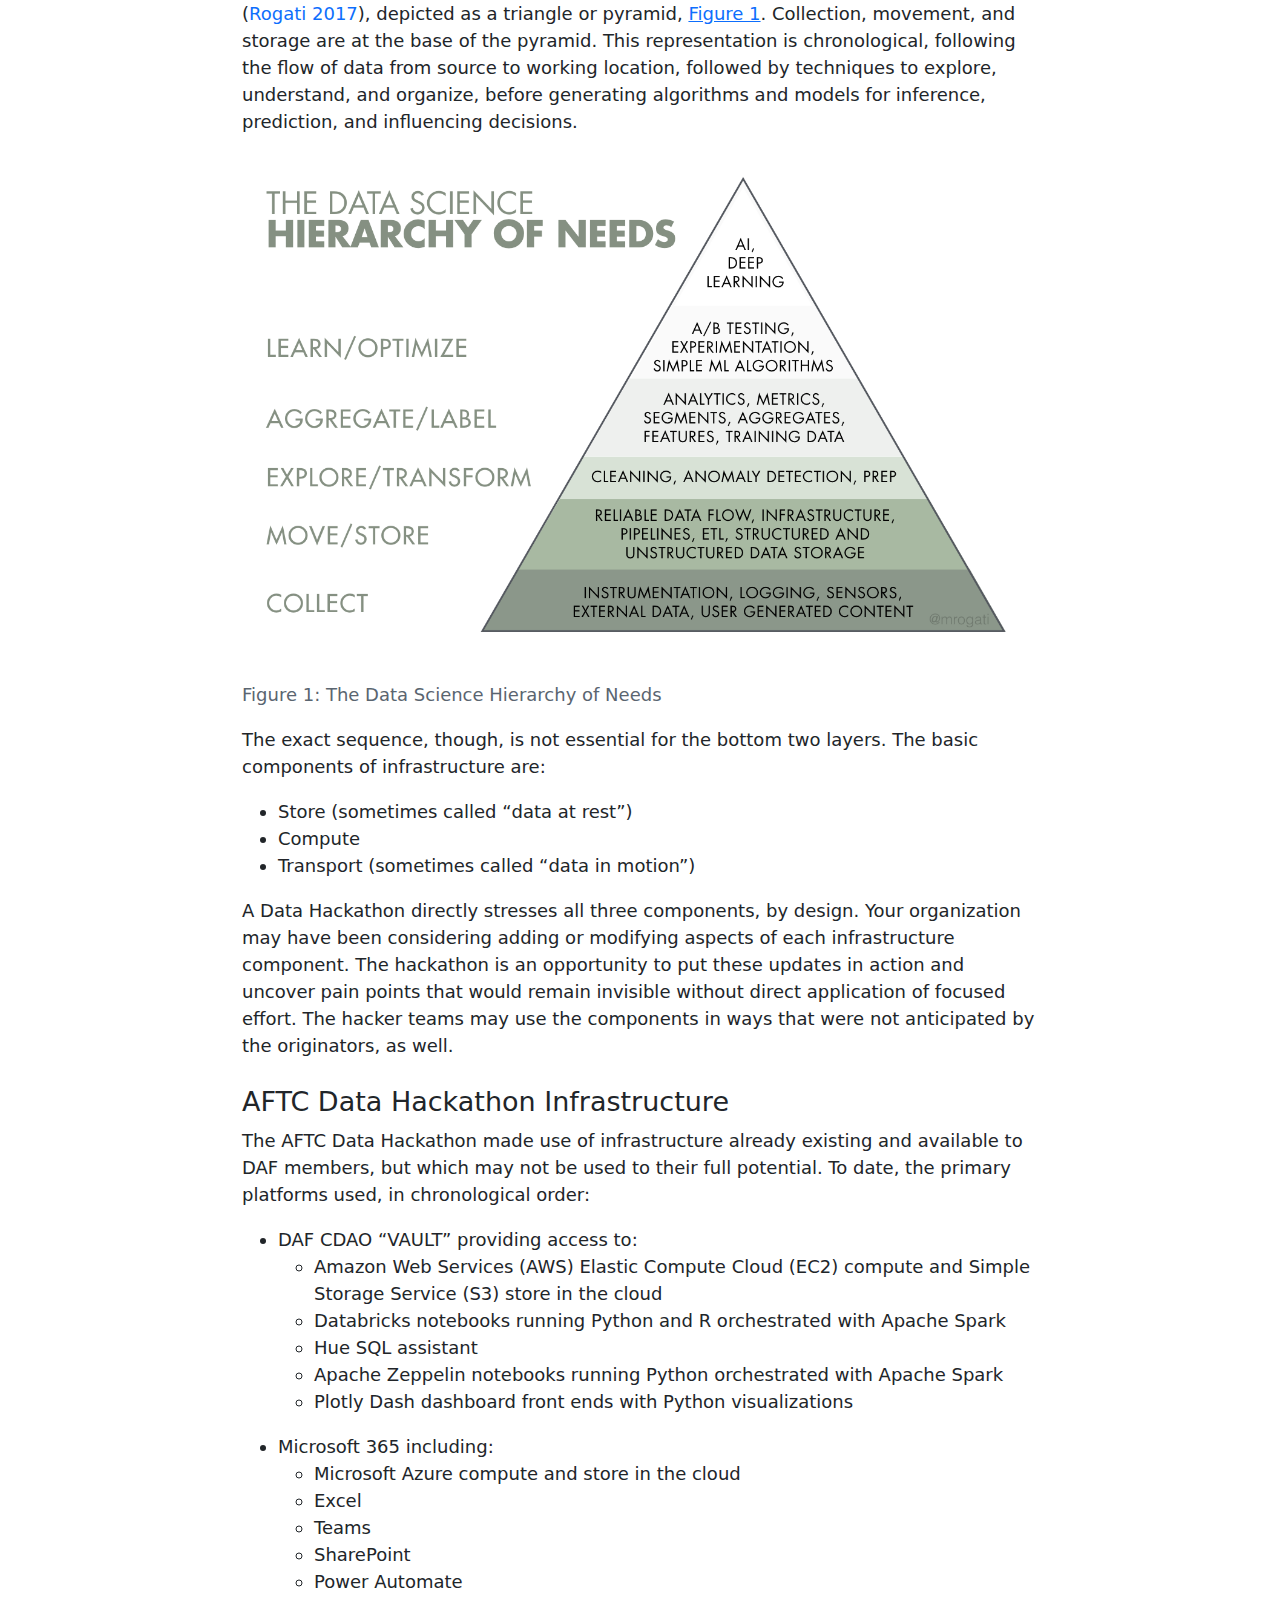
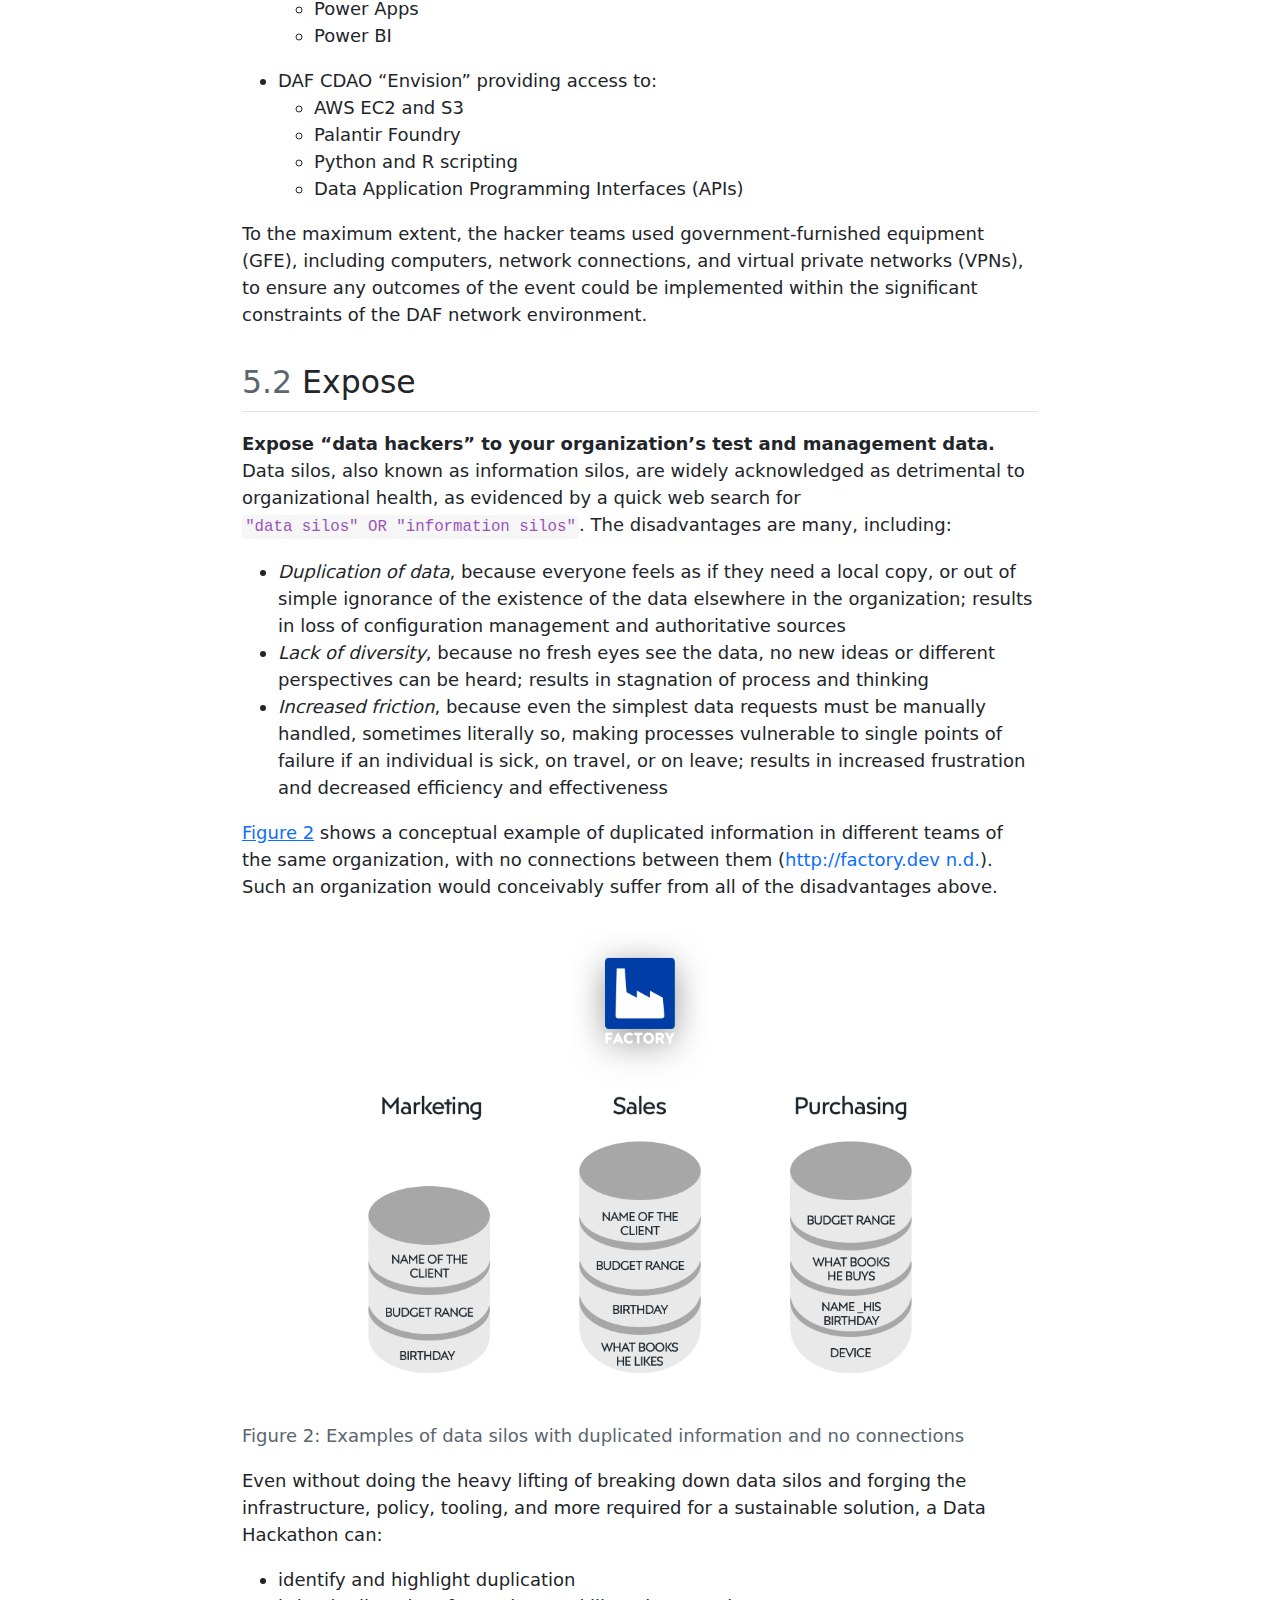
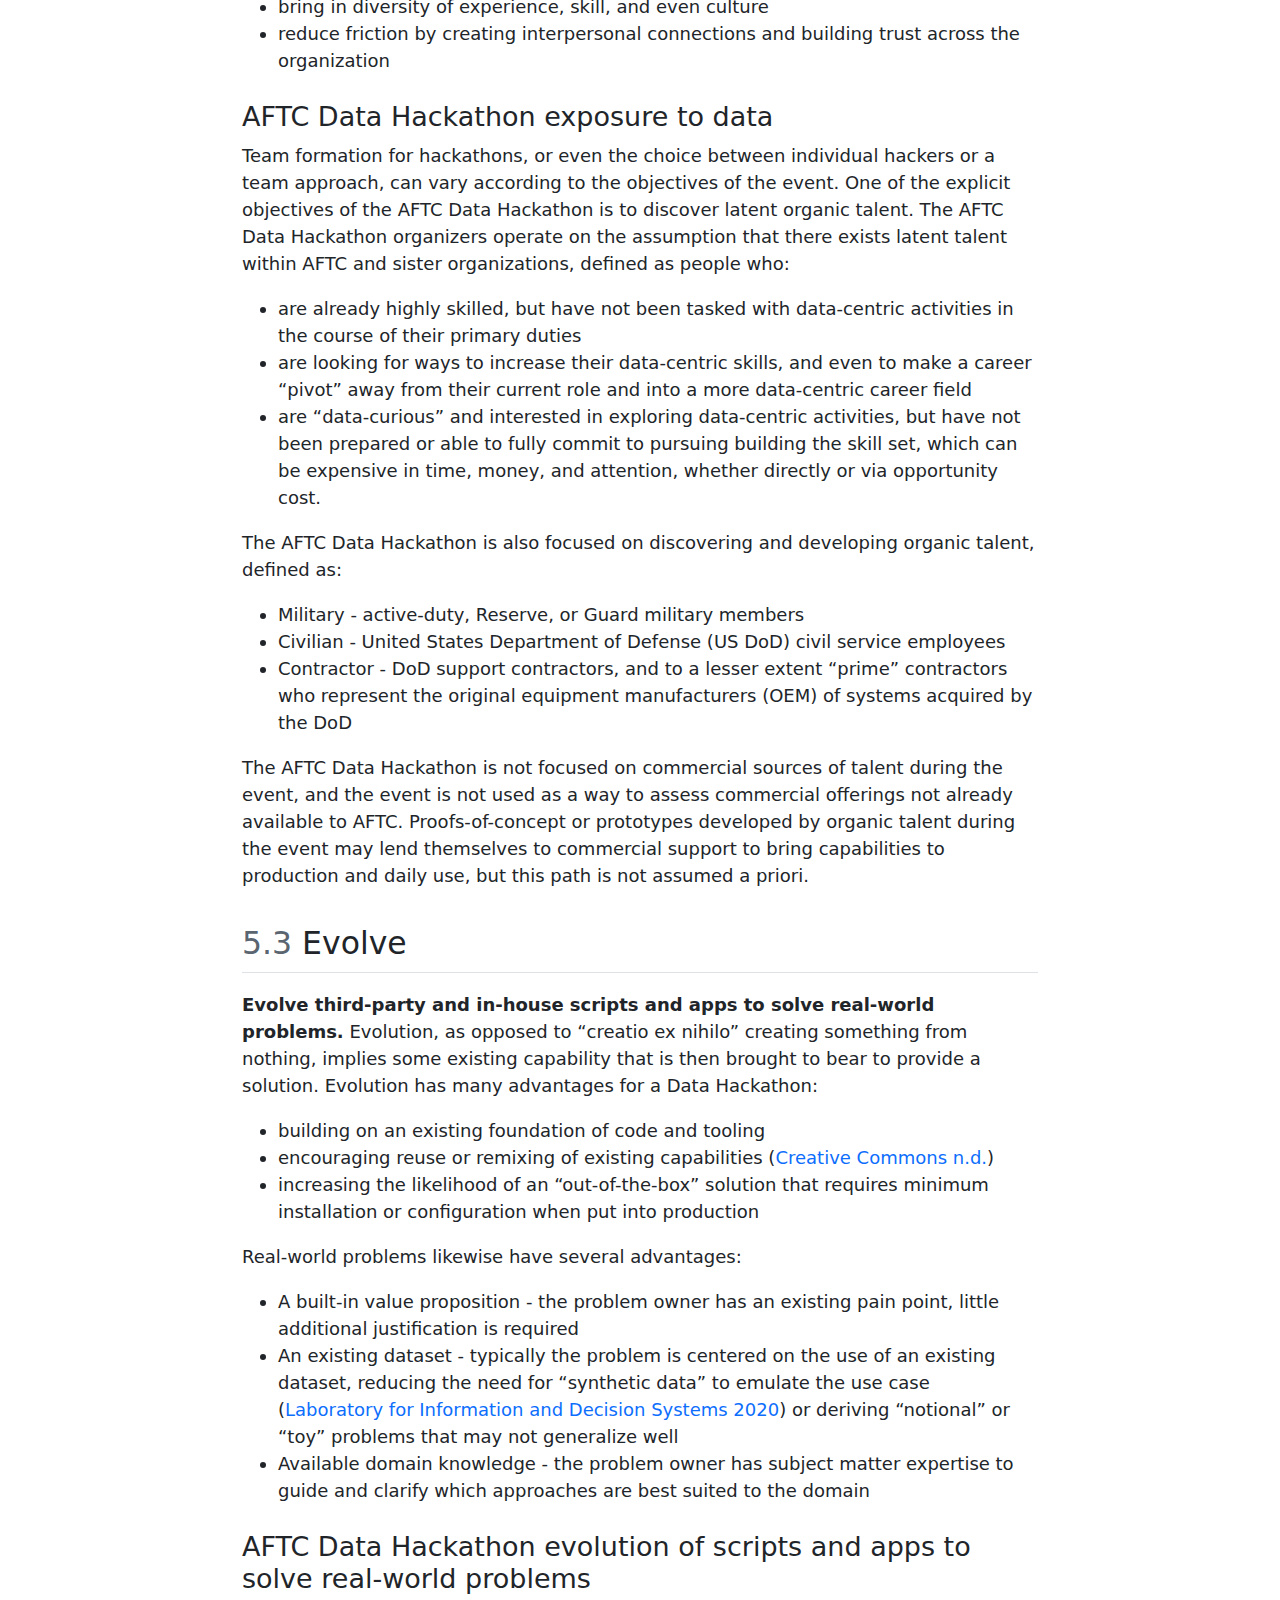
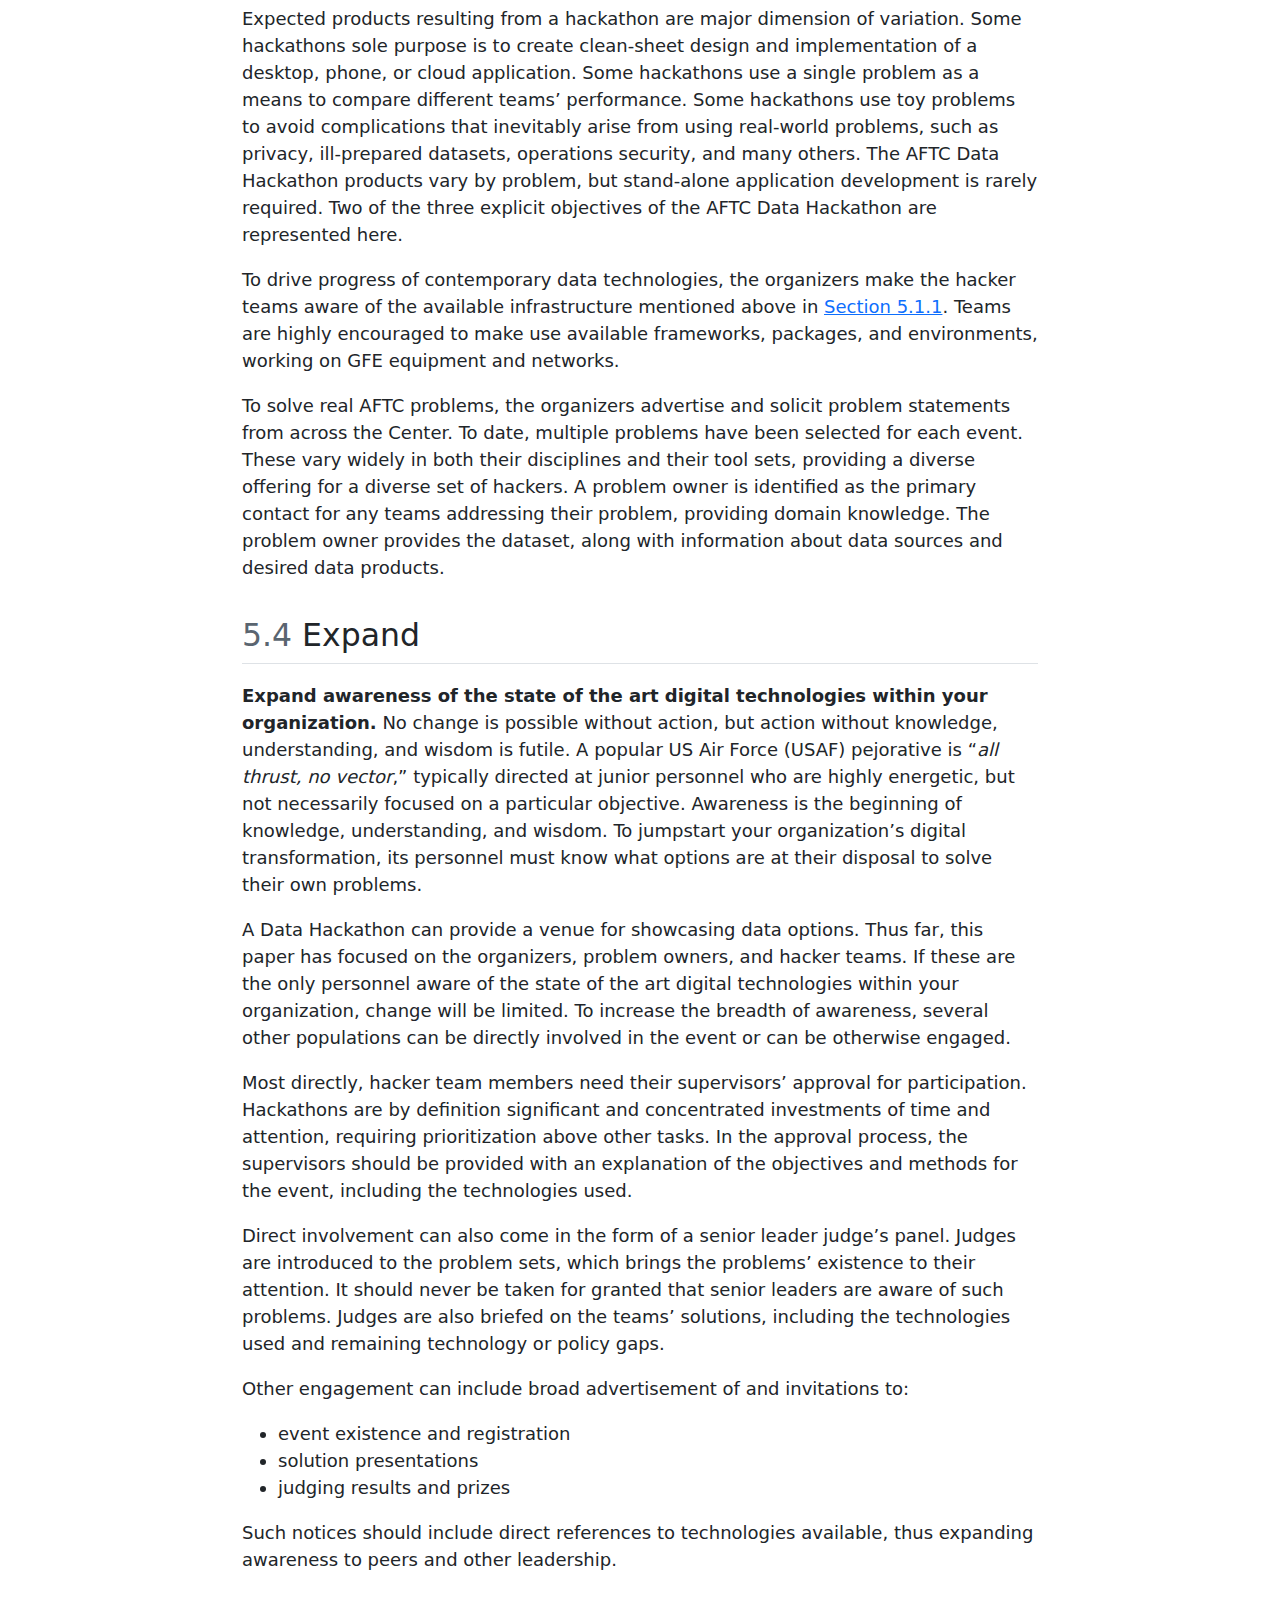
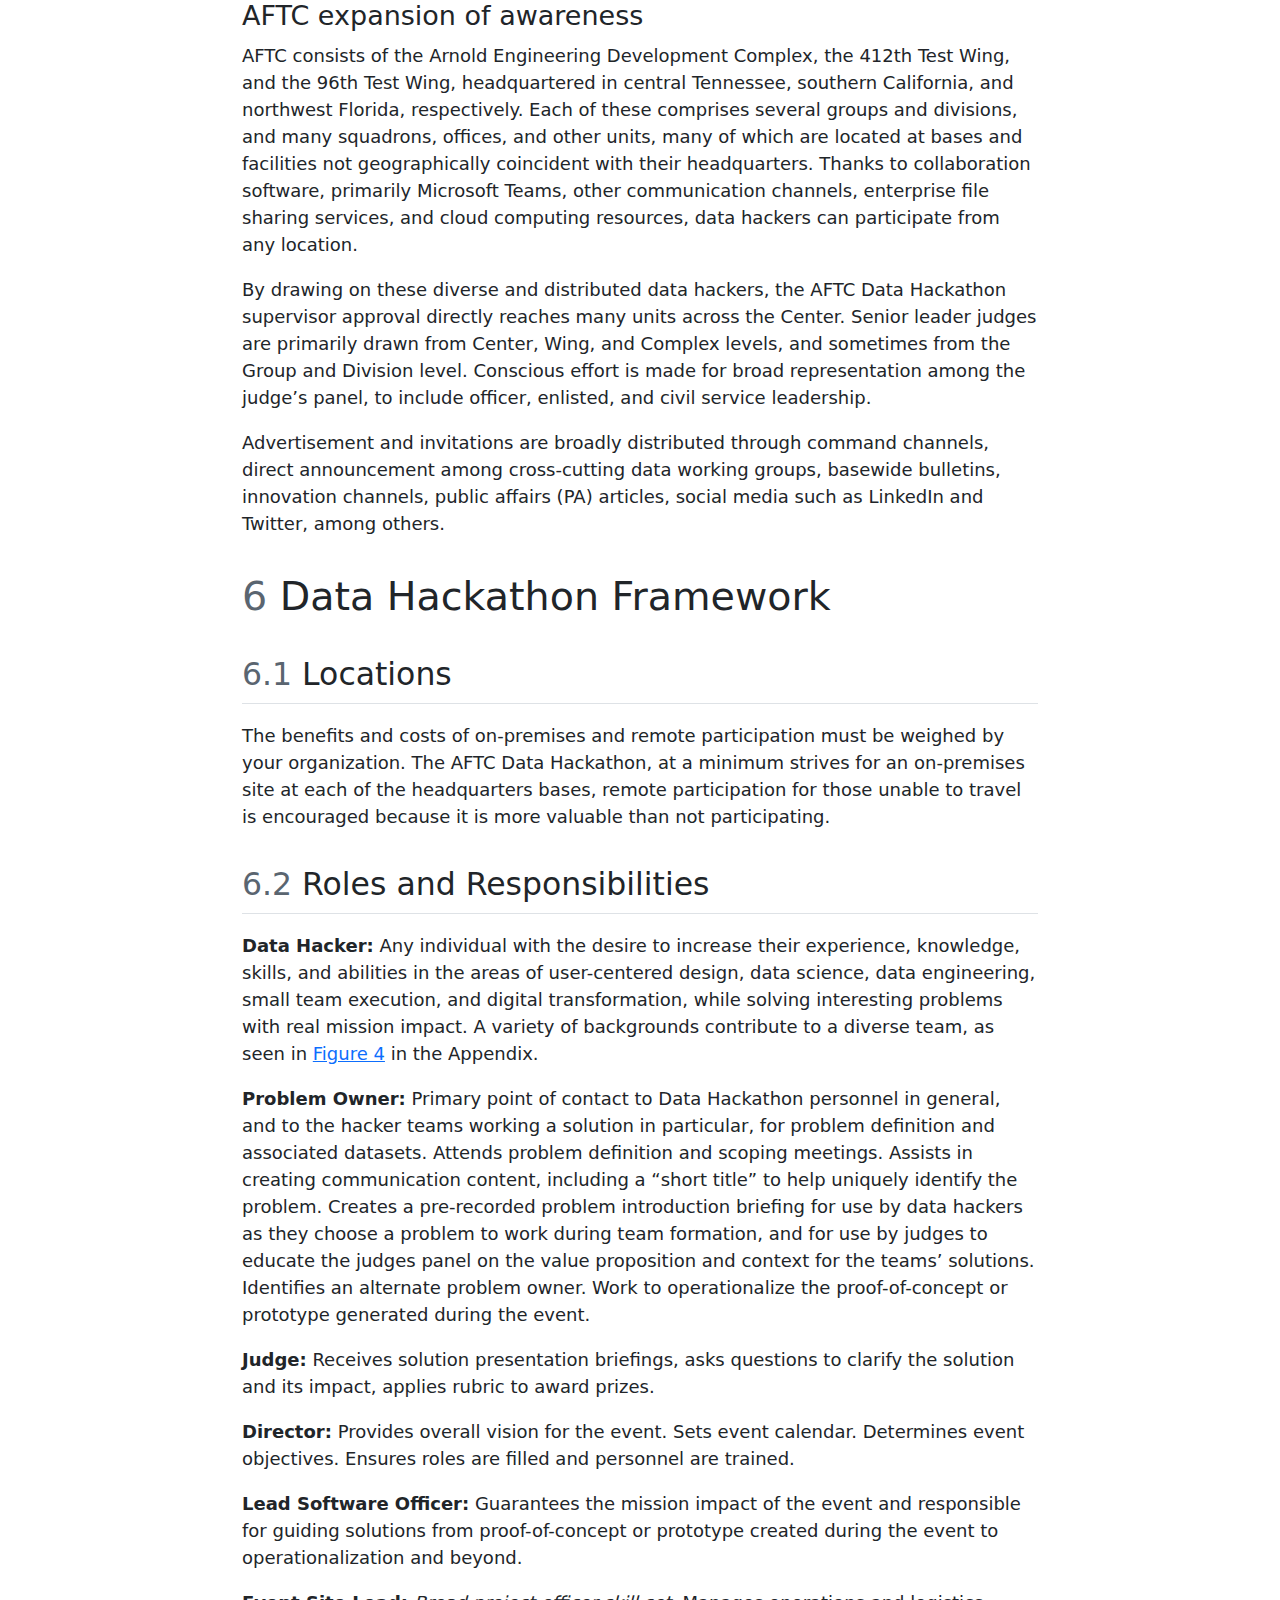
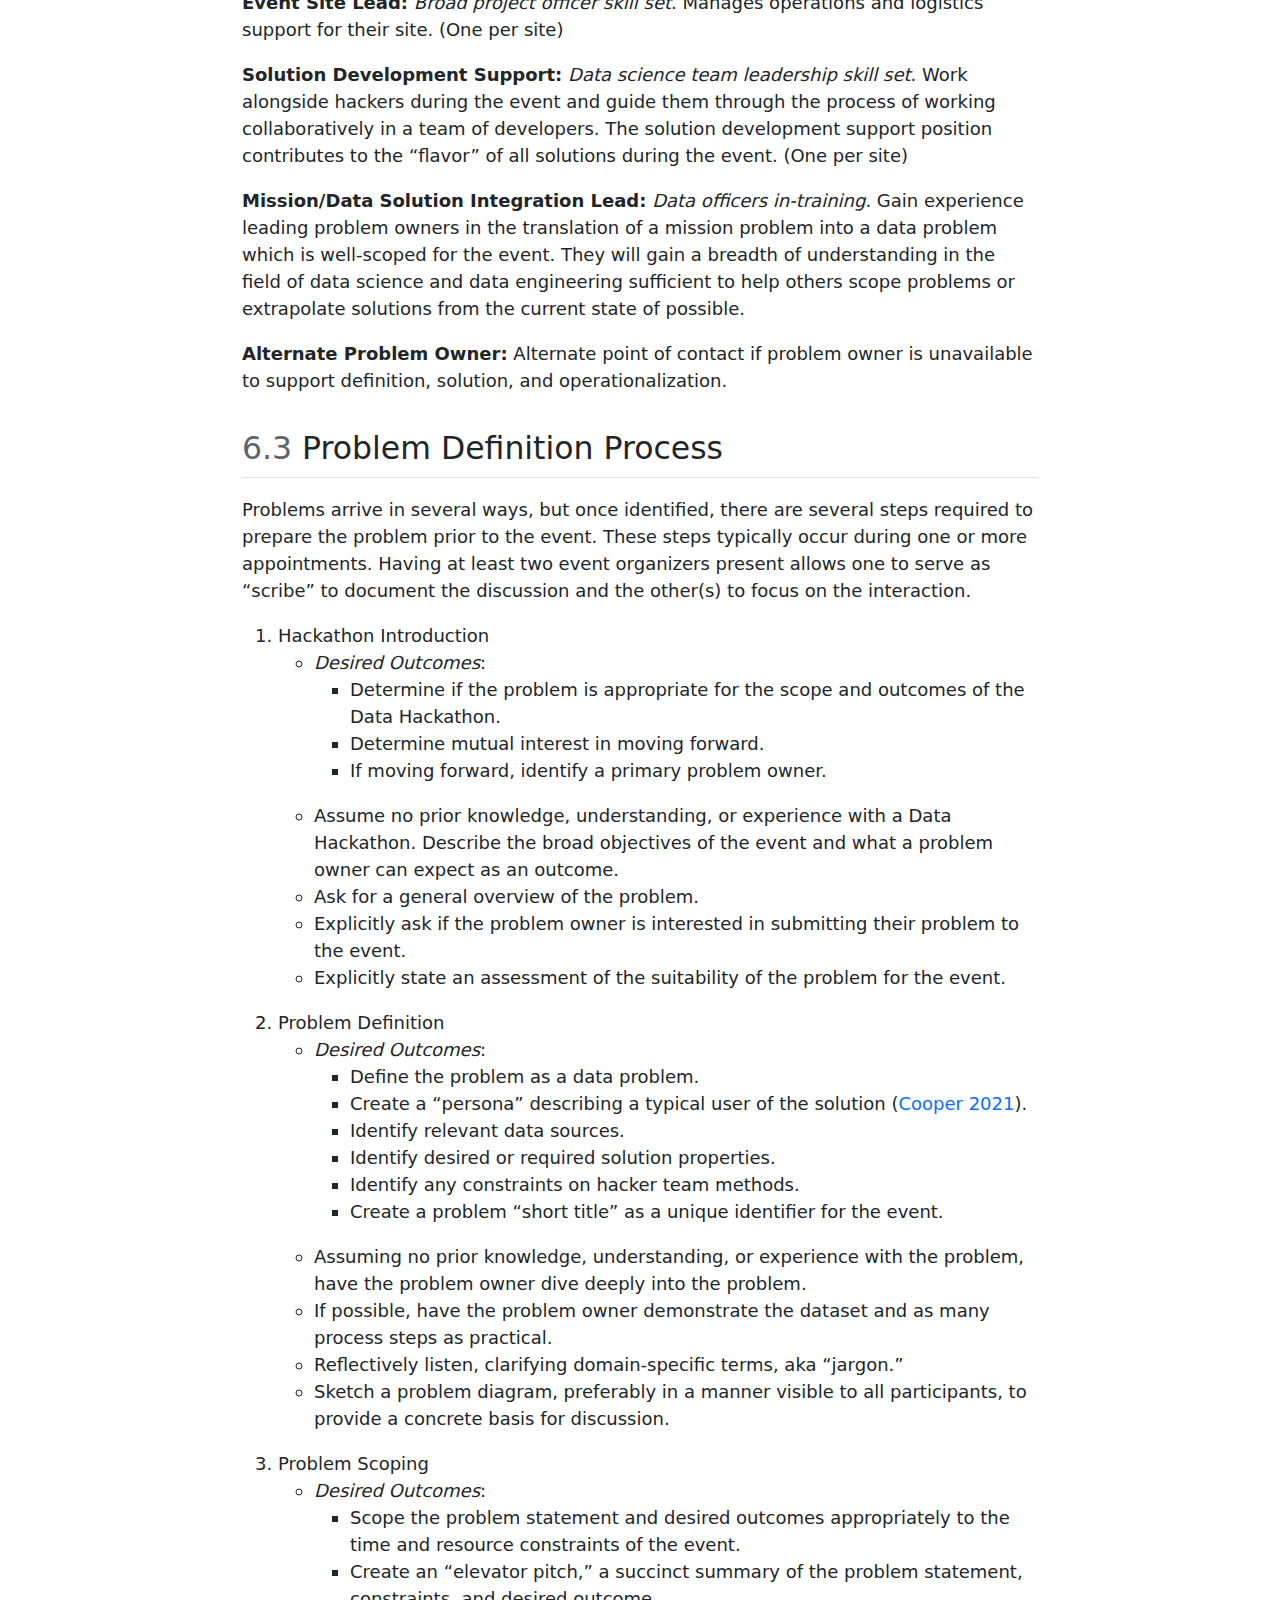
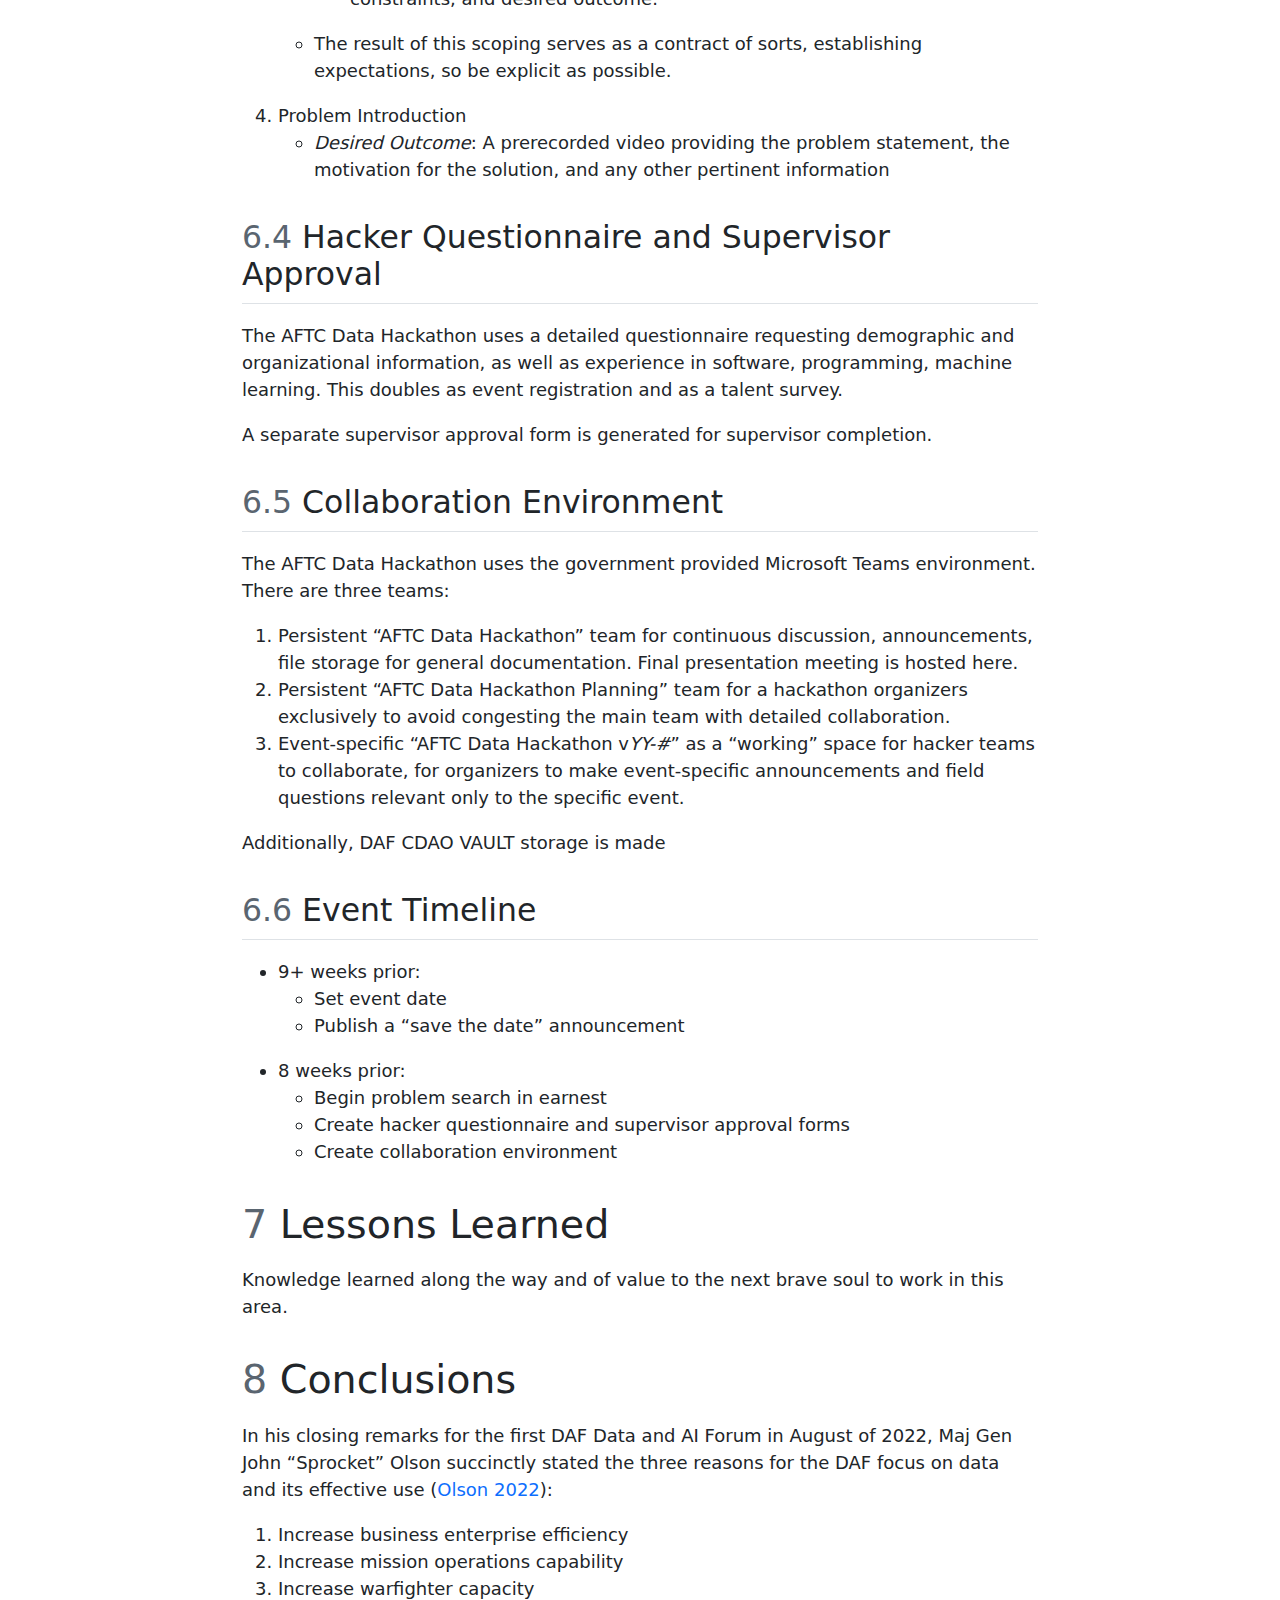
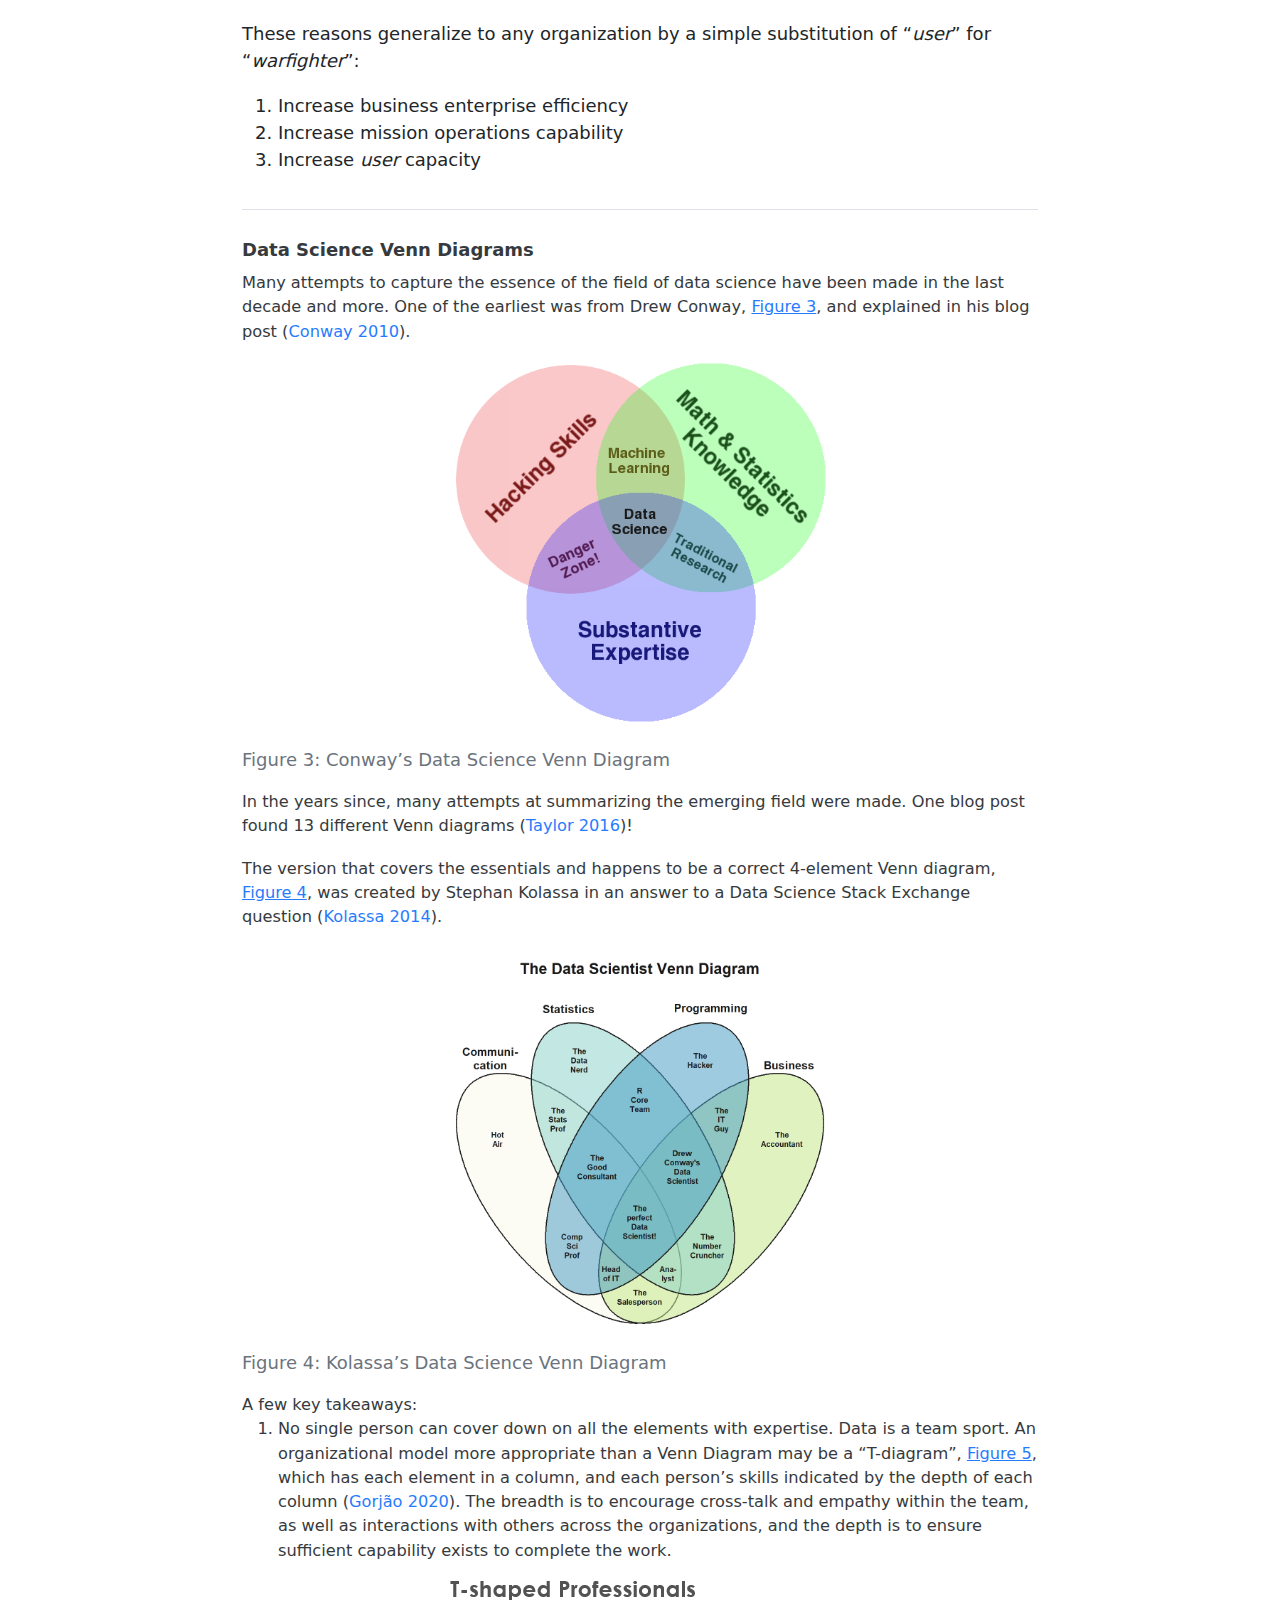
==== commit 9458b602: "More framework" ====
--- a/hackathon-cook-soileau-mccormack.html
+++ b/hackathon-cook-soileau-mccormack.html
@@ -405,9 +405,44 @@
 <li>Scope the problem statement and desired outcomes appropriately to the time and resource constraints of the event.</li>
 <li>Create an “elevator pitch,” a succinct summary of the problem statement, constraints, and desired outcome.</li>
 </ul></li>
-<li>As the outcome of this scoping</li>
+<li>The result of this scoping serves as a contract of sorts, establishing expectations, so be explicit as possible.</li>
+</ul></li>
+<li>Problem Introduction
+<ul>
+<li><em>Desired Outcome</em>: A prerecorded video providing the problem statement, the motivation for the solution, and any other pertinent information</li>
 </ul></li>
 </ol>
+</section>
+<section id="hacker-questionnaire-and-supervisor-approval" class="level2" data-number="6.4">
+<h2 data-number="6.4" class="anchored" data-anchor-id="hacker-questionnaire-and-supervisor-approval"><span class="header-section-number">6.4</span> Hacker Questionnaire and Supervisor Approval</h2>
+<p>The AFTC Data Hackathon uses a detailed questionnaire requesting demographic and organizational information, as well as experience in software, programming, machine learning. This doubles as event registration and as a talent survey.</p>
+<p>A separate supervisor approval form is generated for supervisor completion.</p>
+</section>
+<section id="collaboration-environment" class="level2" data-number="6.5">
+<h2 data-number="6.5" class="anchored" data-anchor-id="collaboration-environment"><span class="header-section-number">6.5</span> Collaboration Environment</h2>
+<p>The AFTC Data Hackathon uses the government provided Microsoft Teams environment. There are three teams:</p>
+<ol type="1">
+<li>Persistent “AFTC Data Hackathon” team for continuous discussion, announcements, file storage for general documentation. Final presentation meeting is hosted here.</li>
+<li>Persistent “AFTC Data Hackathon Planning” team for a hackathon organizers exclusively to avoid congesting the main team with detailed collaboration.</li>
+<li>Event-specific “AFTC Data Hackathon v<em>YY-#</em>” as a “working” space for hacker teams to collaborate, for organizers to make event-specific announcements and field questions relevant only to the specific event.</li>
+</ol>
+<p>Additionally, DAF CDAO VAULT storage is made</p>
+</section>
+<section id="event-timeline" class="level2" data-number="6.6">
+<h2 data-number="6.6" class="anchored" data-anchor-id="event-timeline"><span class="header-section-number">6.6</span> Event Timeline</h2>
+<ul>
+<li>9+ weeks prior:
+<ul>
+<li>Set event date</li>
+<li>Publish a “save the date” announcement</li>
+</ul></li>
+<li>8 weeks prior:
+<ul>
+<li>Begin problem search in earnest</li>
+<li>Create hacker questionnaire and supervisor approval forms</li>
+<li>Create collaboration environment</li>
+</ul></li>
+</ul>
 </section>
 </section>
 <section id="lessons-learned" class="level1" data-number="7">
@@ -439,7 +474,7 @@
 <p>Many attempts to capture the essence of the field of data science have been made in the last decade and more. One of the earliest was from Drew Conway, <a href="#fig-conwayvenn">Figure&nbsp;3</a>, and explained in his blog post <span class="citation" data-cites="http://zotero.org/groups/4761353/items/U8ZIJIIB">(<a href="#ref-http://zotero.org/groups/4761353/items/U8ZIJIIB" role="doc-biblioref">Conway 2010</a>)</span>.</p>
 <div id="fig-conwayvenn" class="quarto-figure quarto-figure-center anchored">
 <figure class="figure">
-<p><img src="Data_Science_VD.png" class="img-fluid figure-img"></p>
+<p><img src="Data_Science_VD.png" class="img-fluid figure-img" style="width:4in"></p>
 <p></p><figcaption class="figure-caption">Figure 3: Conway’s Data Science Venn Diagram</figcaption><p></p>
 </figure>
 </div>
@@ -447,7 +482,7 @@
 <p>The version that covers the essentials and happens to be a correct 4-element Venn diagram, <a href="#fig-kolassavenn">Figure&nbsp;4</a>, was created by Stephan Kolassa in an answer to a Data Science Stack Exchange question <span class="citation" data-cites="http://zotero.org/groups/4761353/items/X77LVPB3">(<a href="#ref-http://zotero.org/groups/4761353/items/X77LVPB3" role="doc-biblioref">Kolassa 2014</a>)</span>.</p>
 <div id="fig-kolassavenn" class="quarto-figure quarto-figure-center anchored">
 <figure class="figure">
-<p><img src="Venn.png" class="img-fluid figure-img"></p>
+<p><img src="Venn.png" class="img-fluid figure-img" style="width:4in"></p>
 <p></p><figcaption class="figure-caption">Figure 4: Kolassa’s Data Science Venn Diagram</figcaption><p></p>
 </figure>
 </div>
@@ -545,9 +580,6 @@
 </div>
 <div id="ref-http://zotero.org/groups/4761353/items/XAE4EPLI" class="csl-entry" role="doc-biblioentry">
 Maslow, A. H. 1943. <span>“A Theory of Human Motivation.”</span> <em>Psychological Review</em> 50 (4): 370–96. <a href="https://doi.org/10.1037/h0054346">https://doi.org/10.1037/h0054346</a>.
-</div>
-<div id="ref-http://zotero.org/groups/4761353/items/2YB29S6Z" class="csl-entry" role="doc-biblioentry">
-Miaskiewicz, Tomasz, and Kenneth A. Kozar. 2011. <span>“Personas and User-Centered Design: How Can Personas Benefit Product Design Processes?”</span> <em>Design Studies</em> 32 (5): 417–30. <a href="https://doi.org/10.1016/j.destud.2011.03.003">https://doi.org/10.1016/j.destud.2011.03.003</a>.
 </div>
 <div id="ref-http://zotero.org/groups/4761353/items/YMZEEALK" class="csl-entry" role="doc-biblioentry">
 <span>“Microsoft 365 - Subscription for Office Apps | Microsoft 365.”</span> n.d. Accessed August 26, 2022. <a href="https://www.microsoft.com/en-us/microsoft-365">https://www.microsoft.com/en-us/microsoft-365</a>.
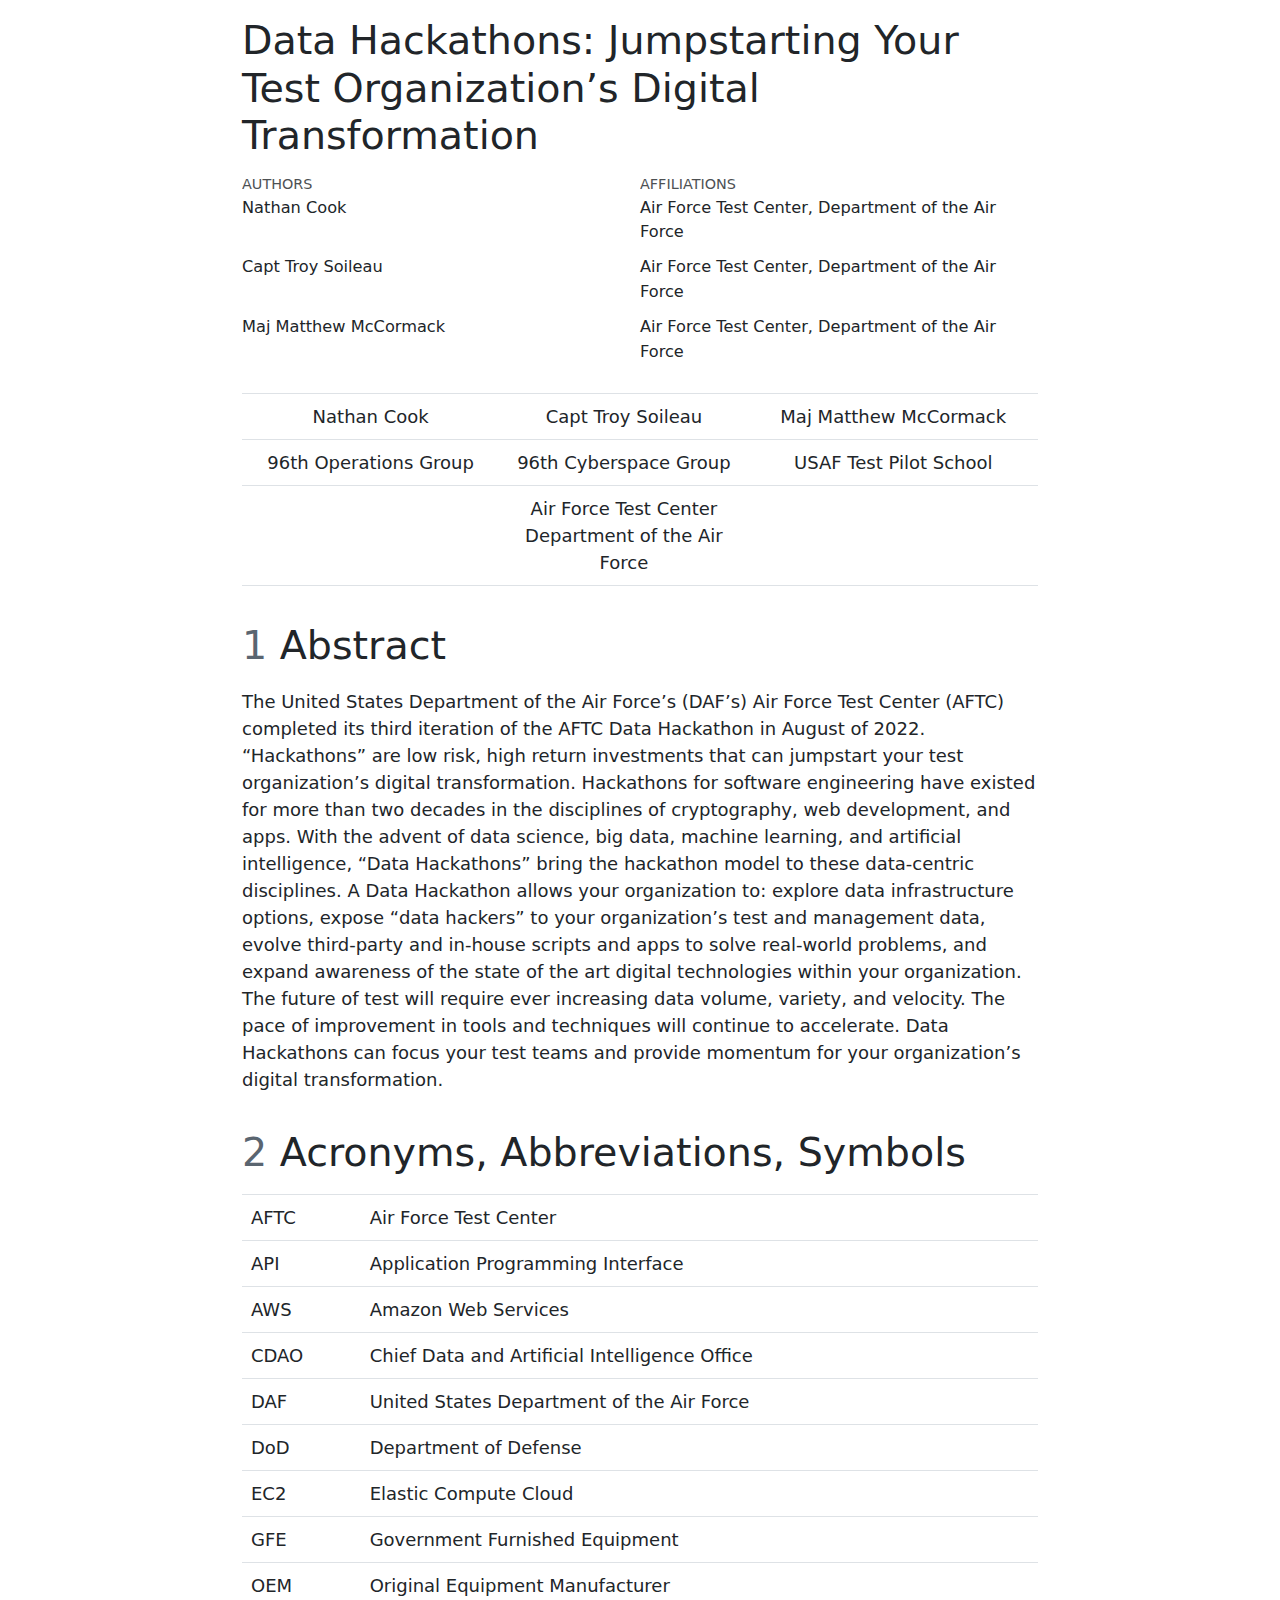
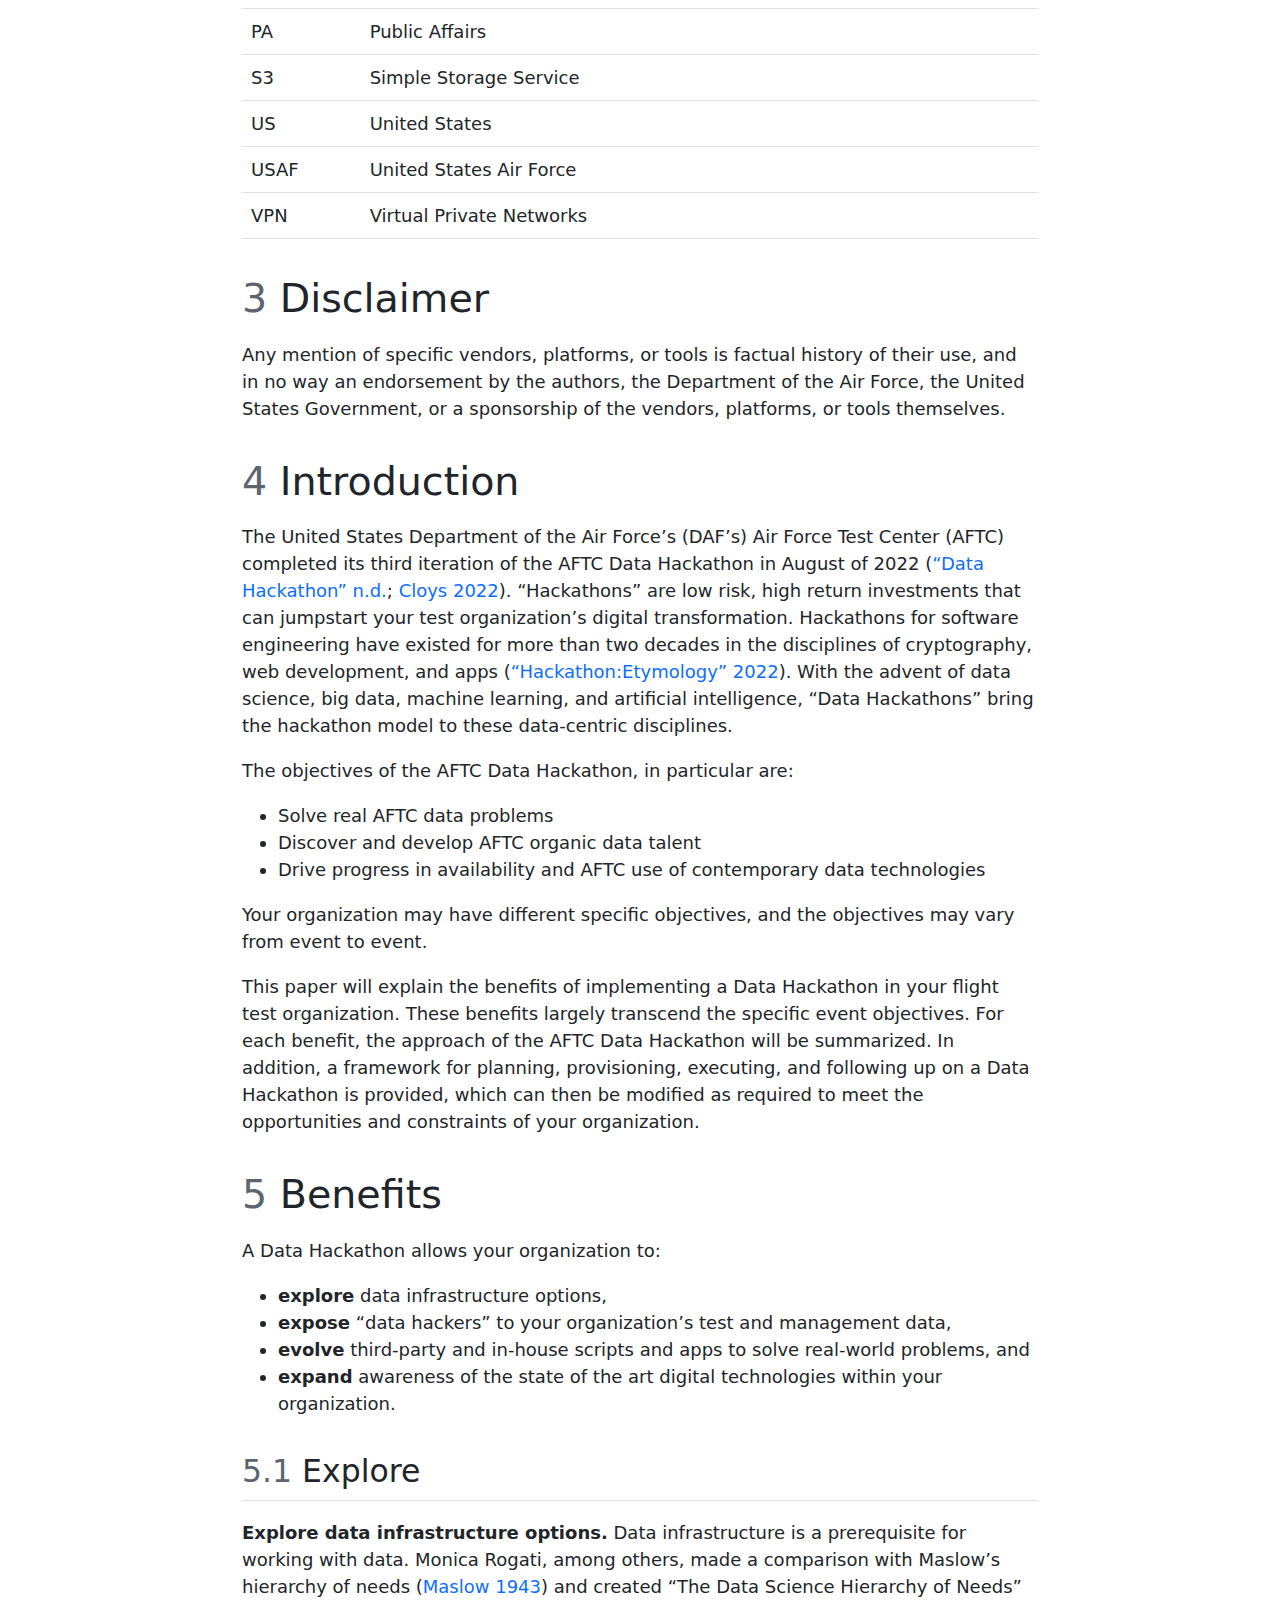
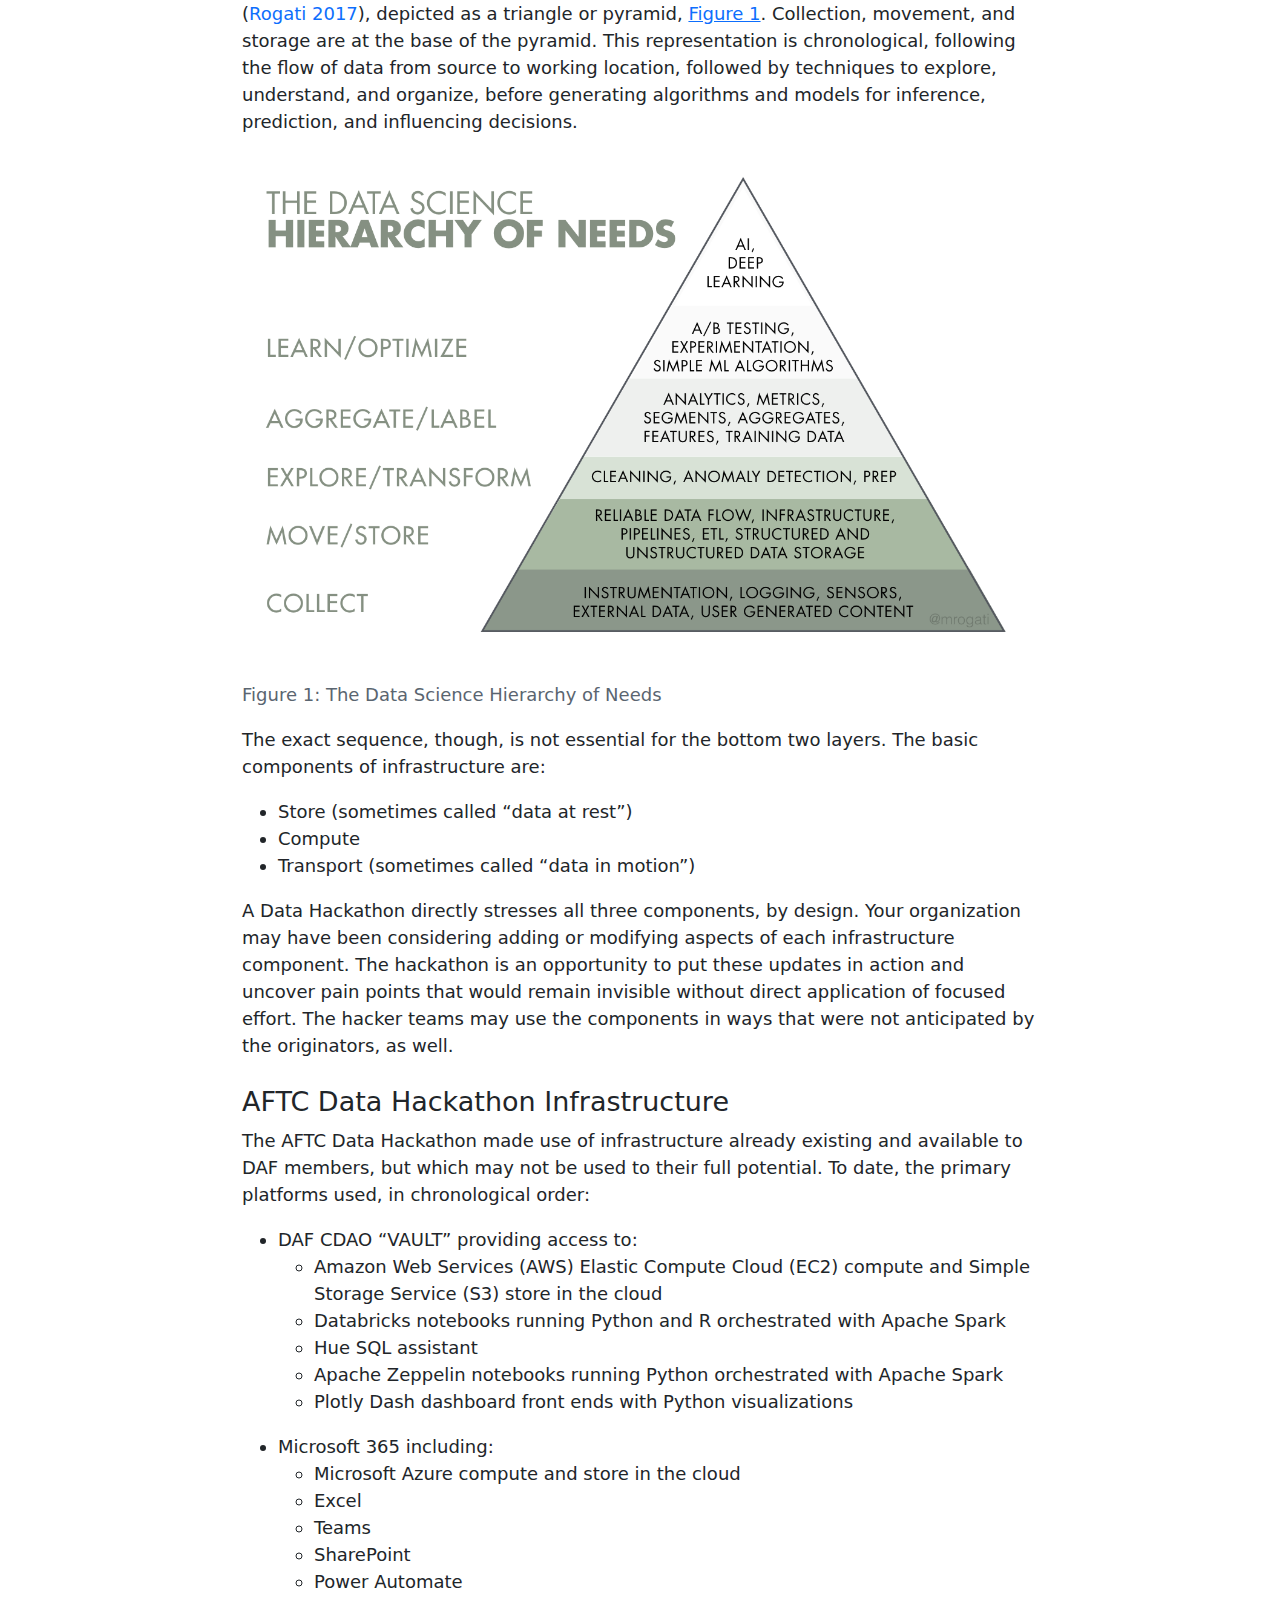
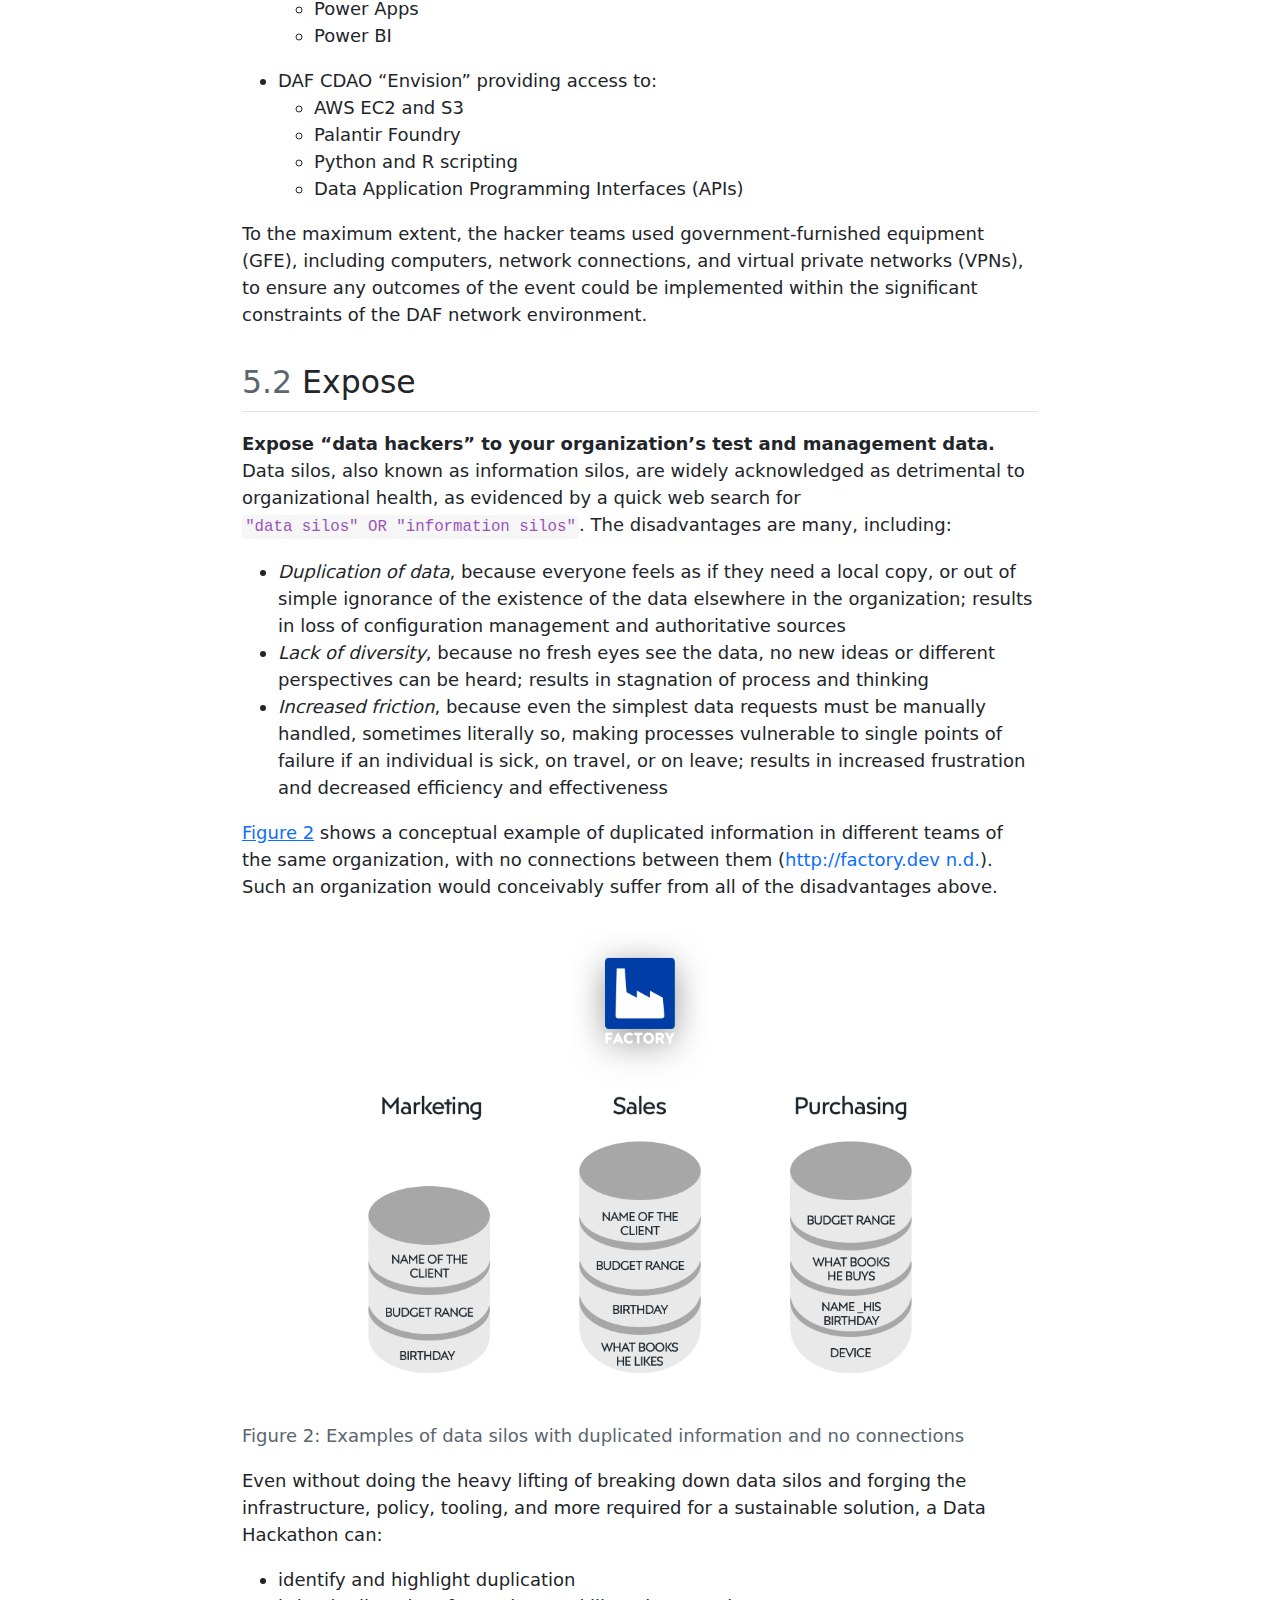
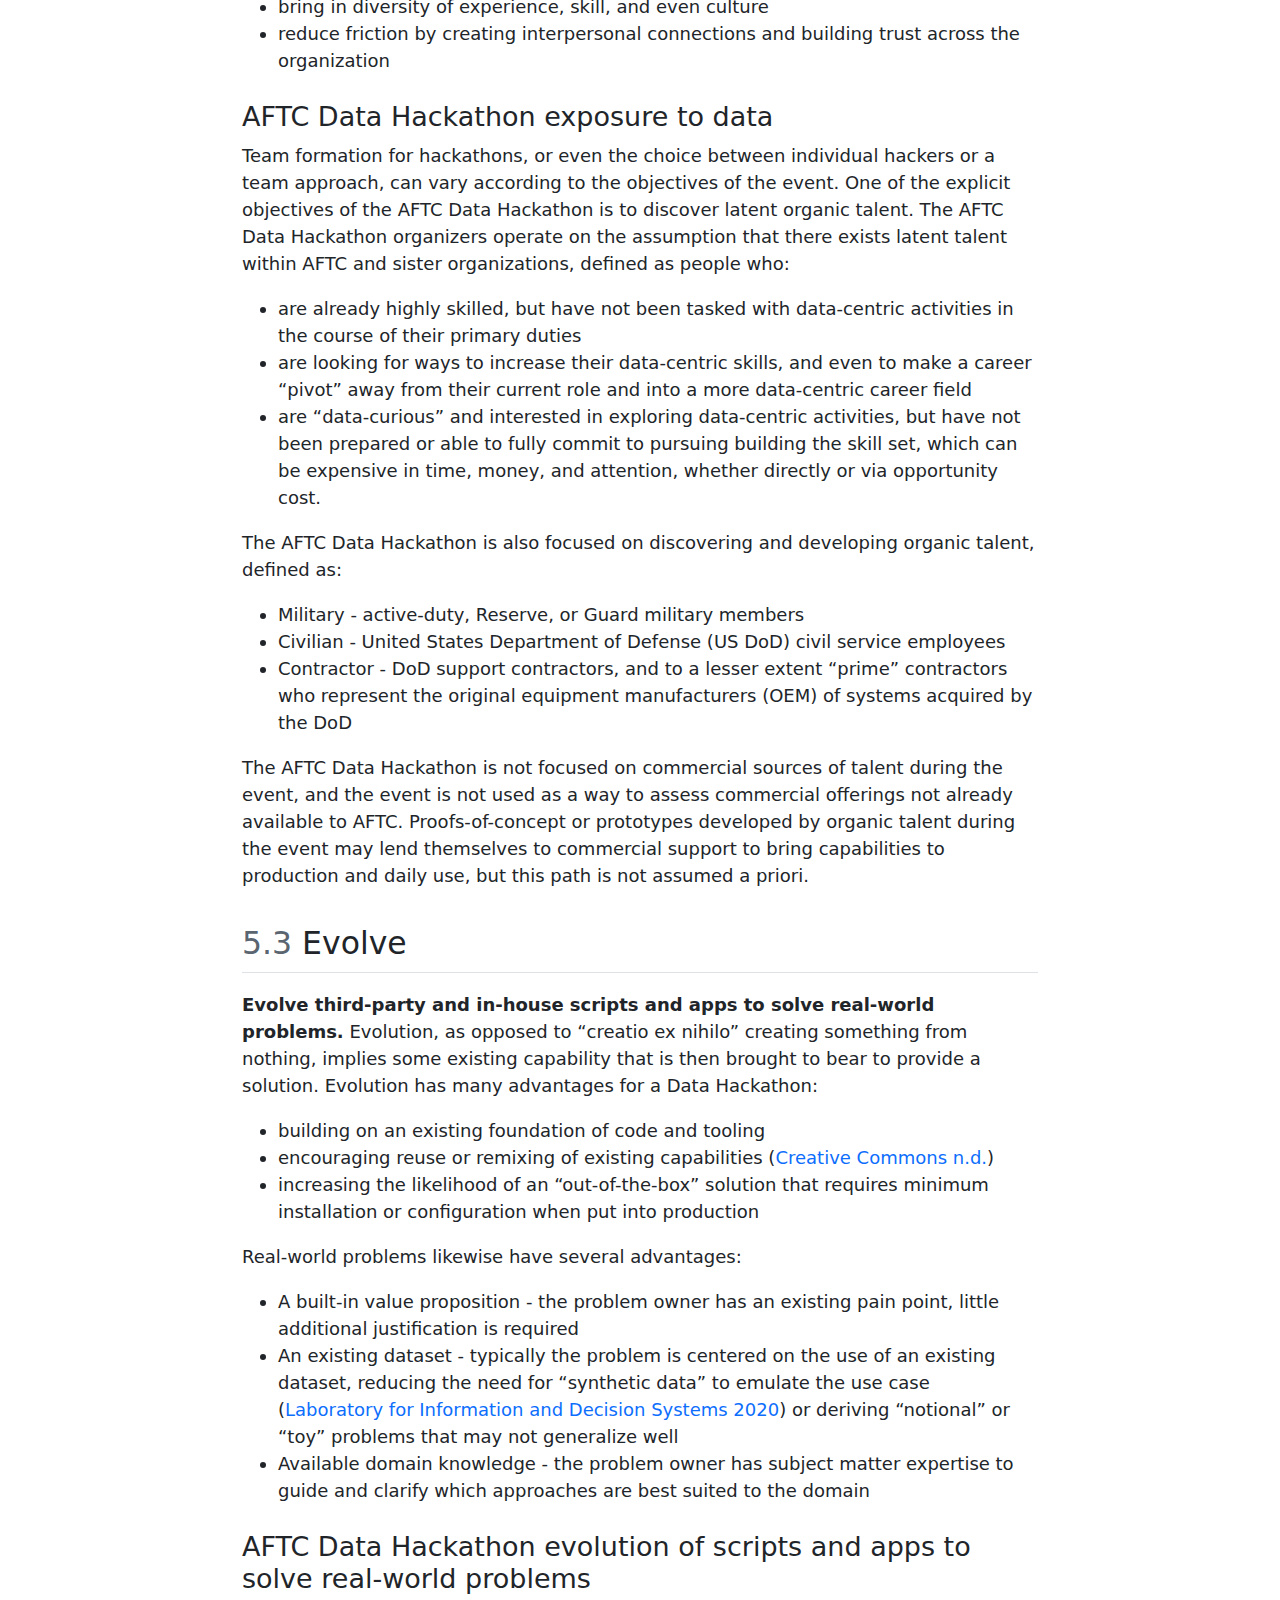
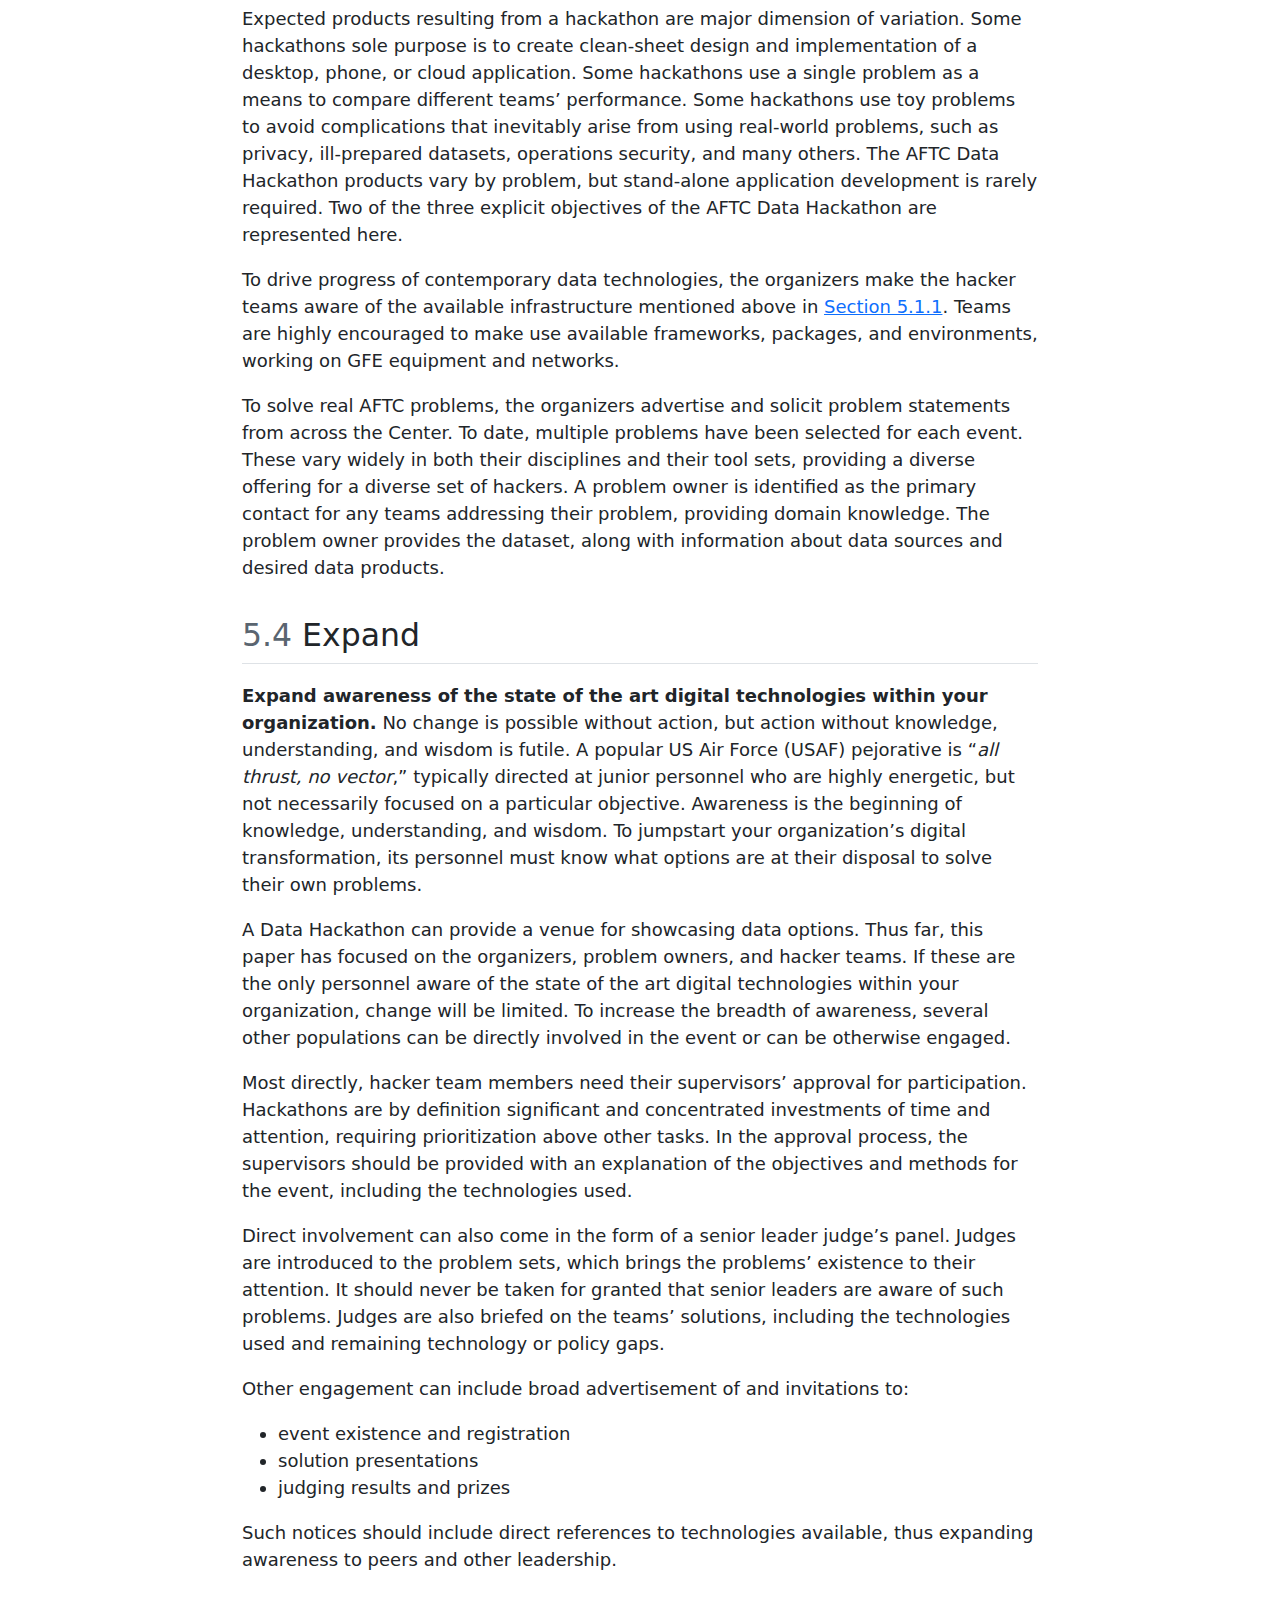
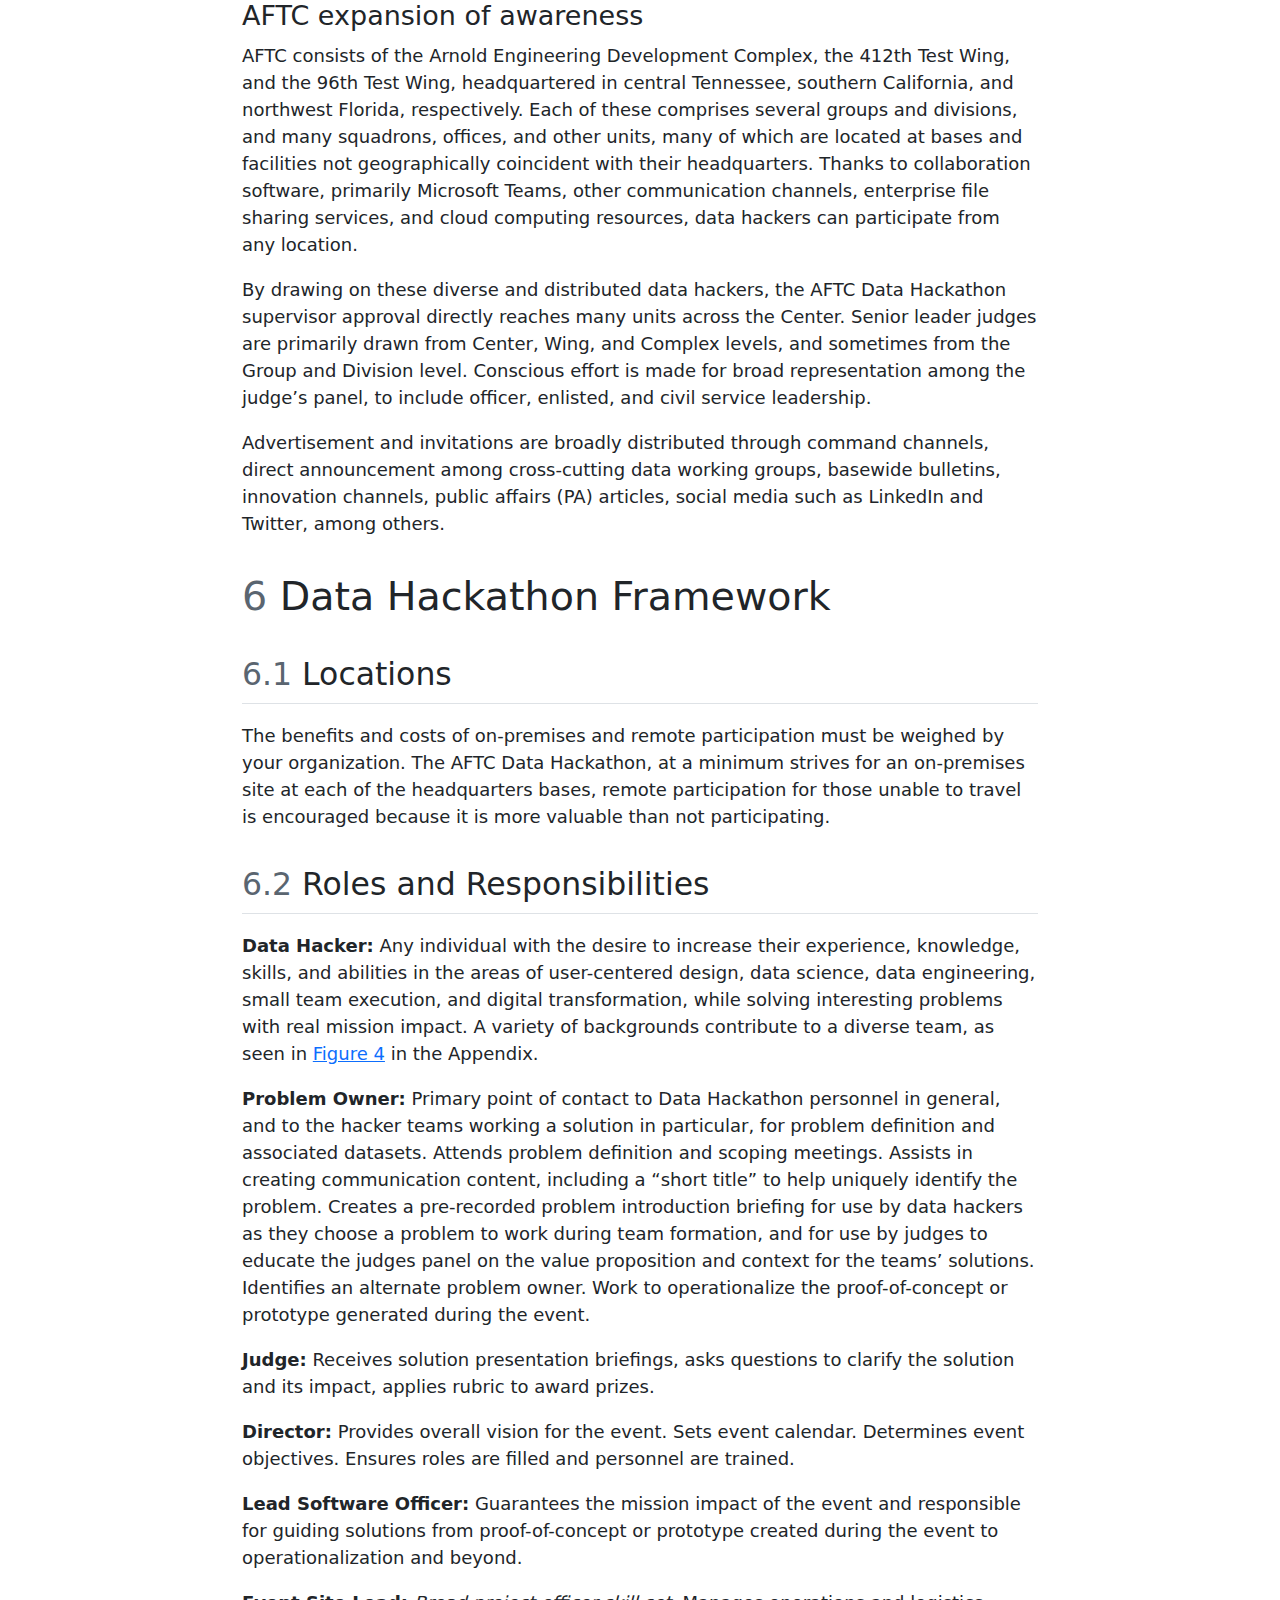
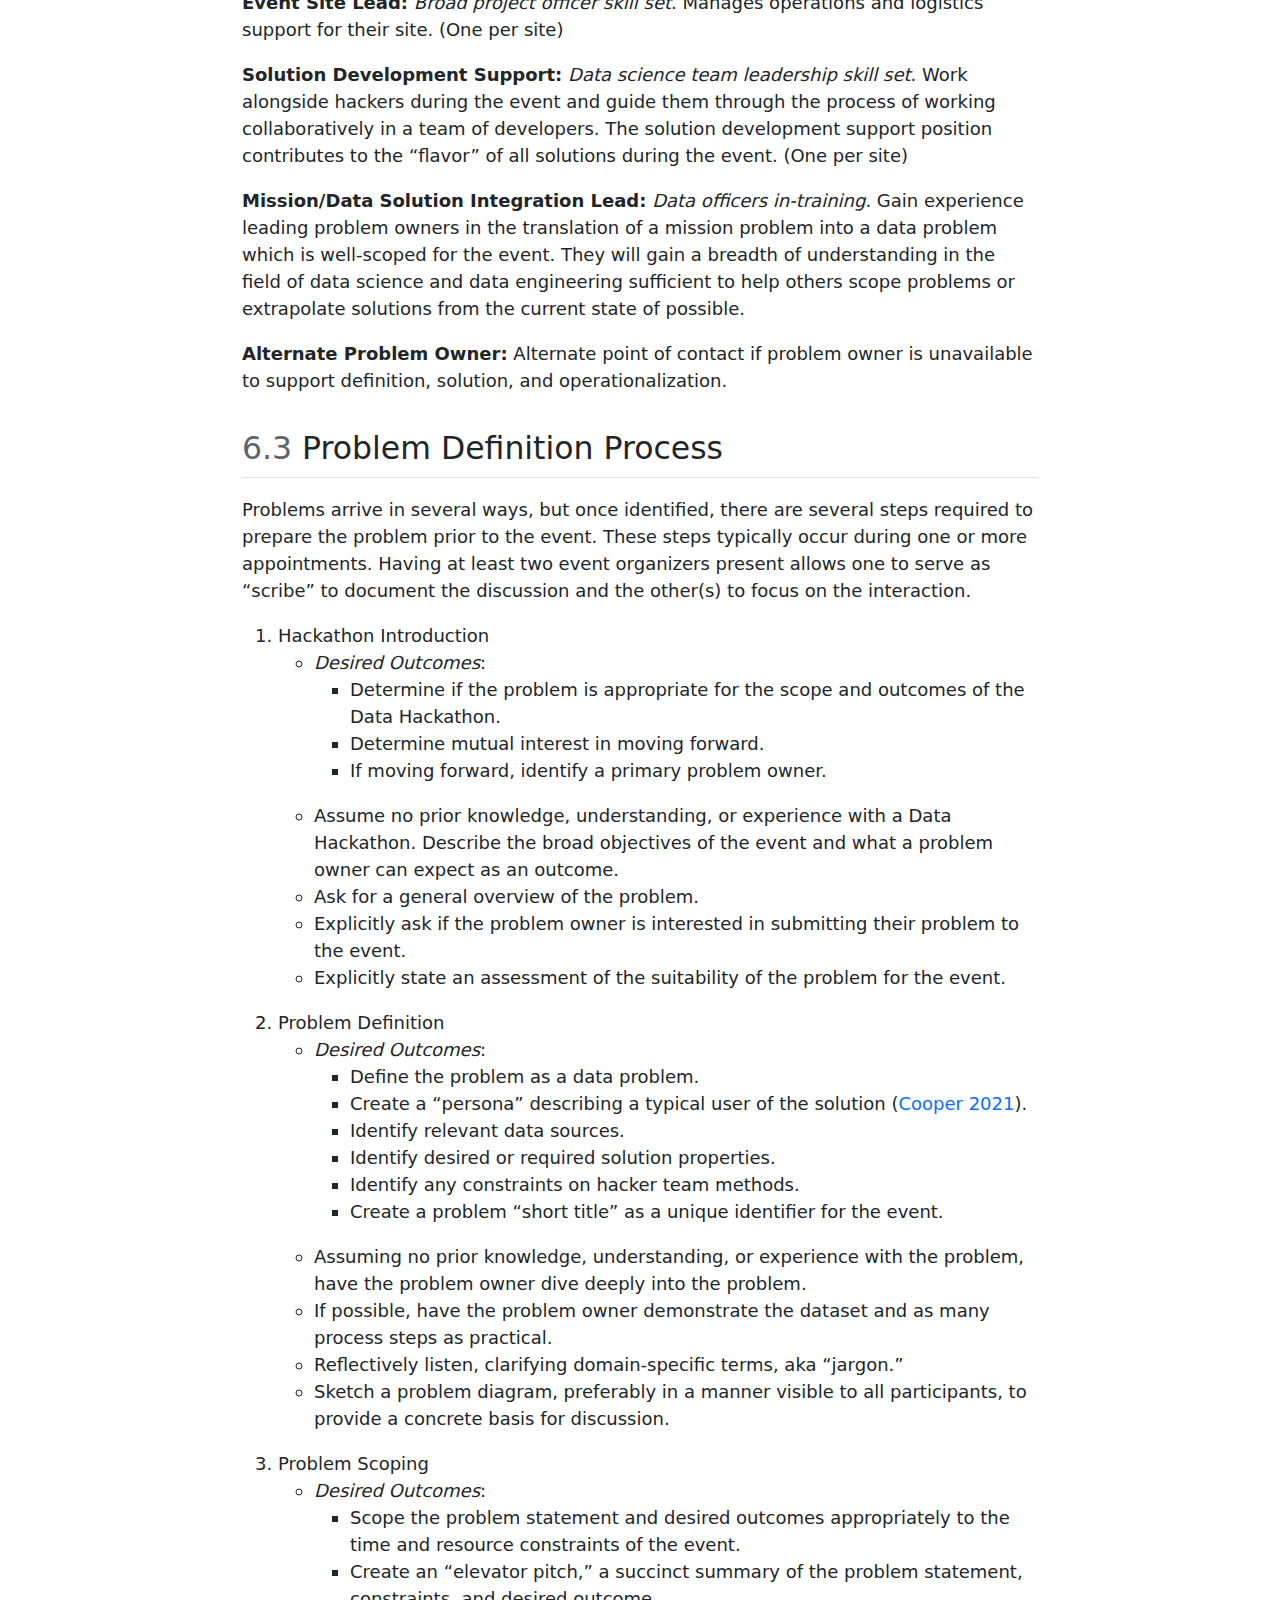
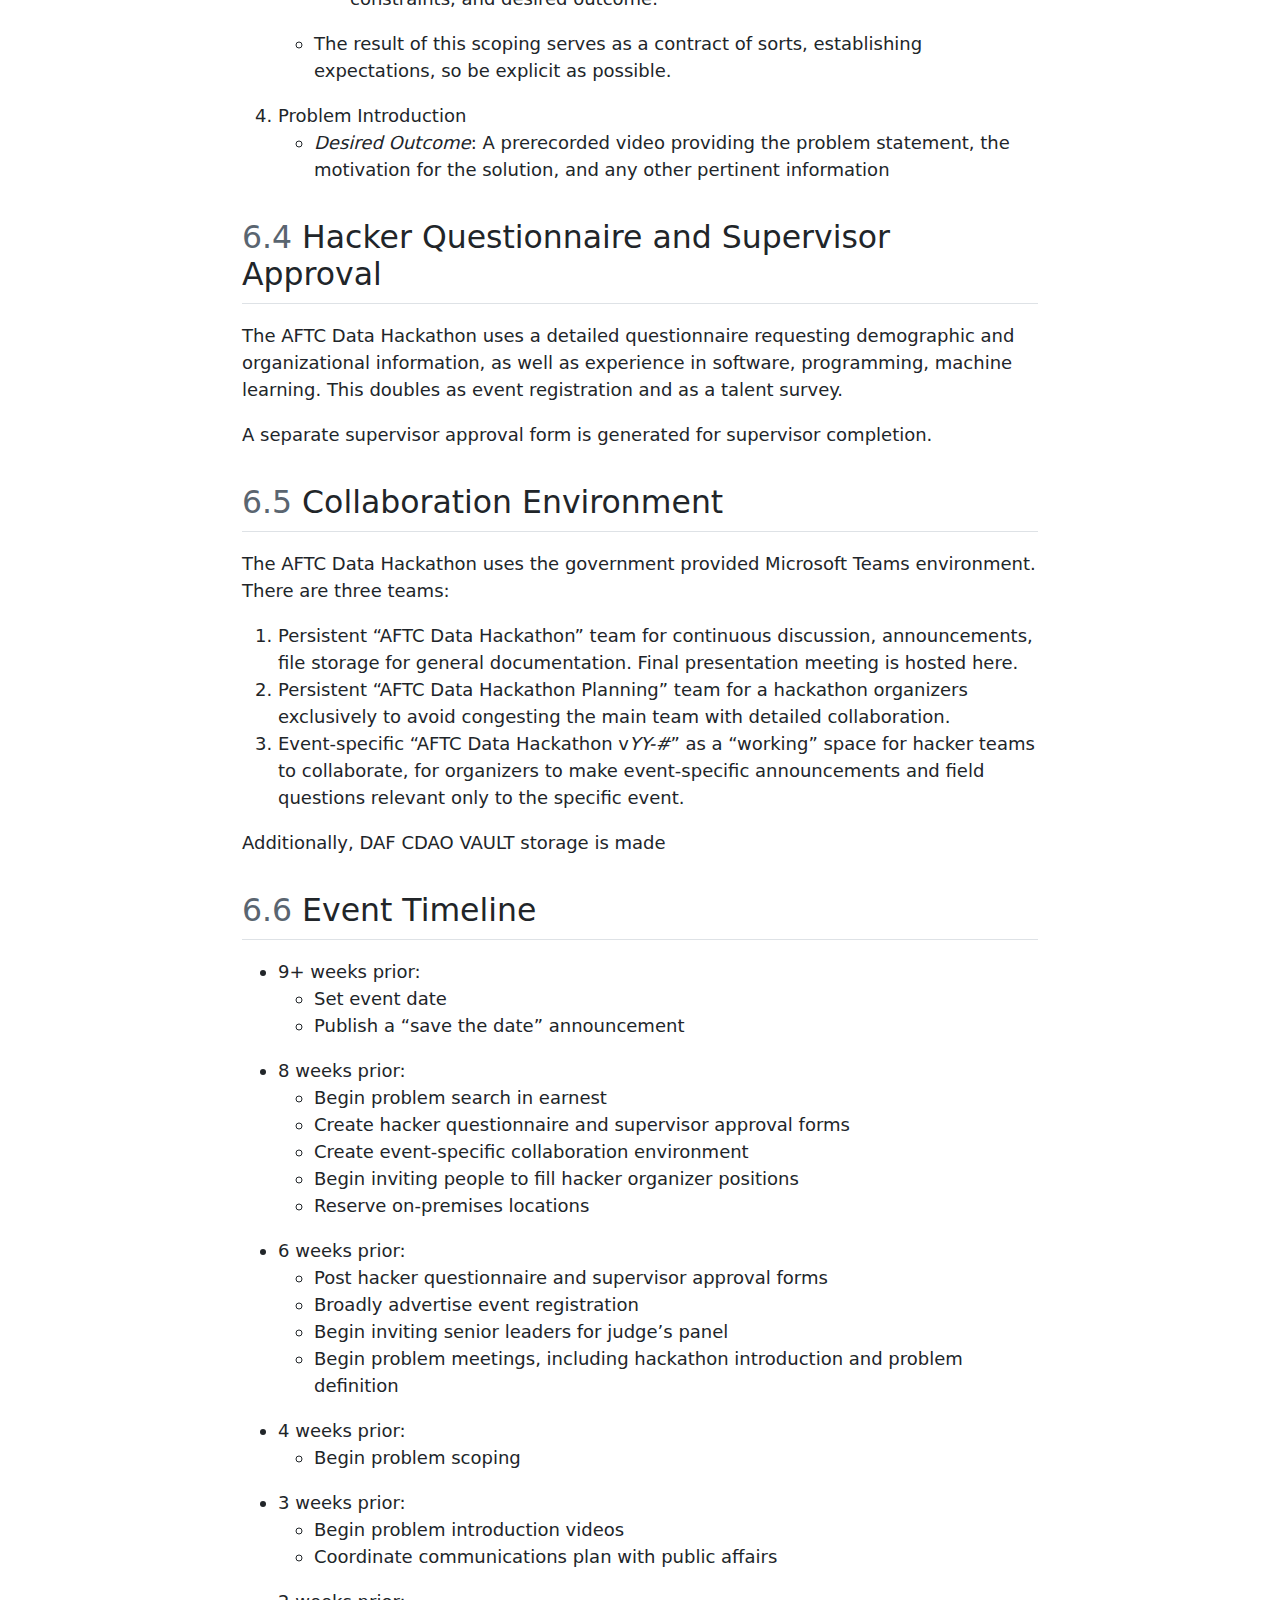
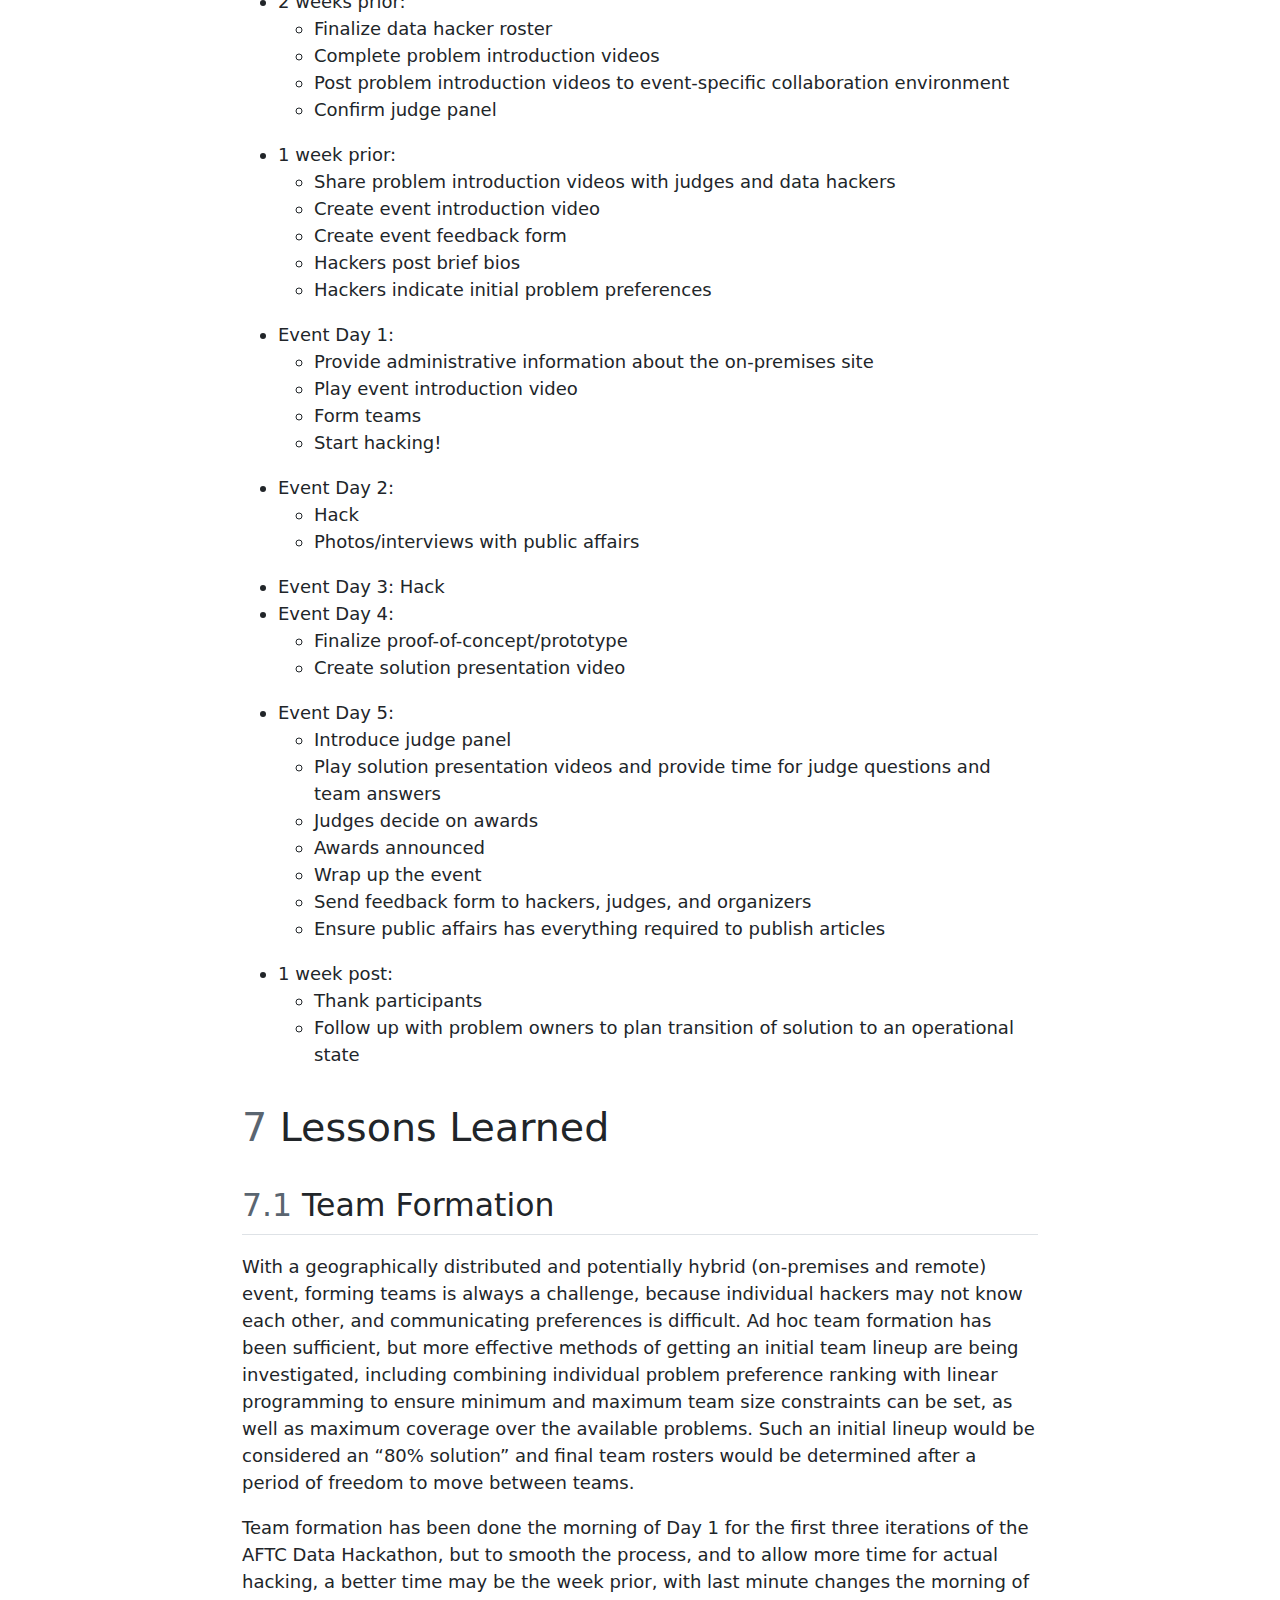
==== commit b2ecb2b4: "Full draft complete" ====
--- a/hackathon-cook-soileau-mccormack.html
+++ b/hackathon-cook-soileau-mccormack.html
@@ -440,14 +440,95 @@
 <ul>
 <li>Begin problem search in earnest</li>
 <li>Create hacker questionnaire and supervisor approval forms</li>
-<li>Create collaboration environment</li>
+<li>Create event-specific collaboration environment</li>
+<li>Begin inviting people to fill hacker organizer positions</li>
+<li>Reserve on-premises locations</li>
+</ul></li>
+<li>6 weeks prior:
+<ul>
+<li>Post hacker questionnaire and supervisor approval forms</li>
+<li>Broadly advertise event registration</li>
+<li>Begin inviting senior leaders for judge’s panel</li>
+<li>Begin problem meetings, including hackathon introduction and problem definition</li>
+</ul></li>
+<li>4 weeks prior:
+<ul>
+<li>Begin problem scoping</li>
+</ul></li>
+<li>3 weeks prior:
+<ul>
+<li>Begin problem introduction videos</li>
+<li>Coordinate communications plan with public affairs</li>
+</ul></li>
+<li>2 weeks prior:
+<ul>
+<li>Finalize data hacker roster</li>
+<li>Complete problem introduction videos</li>
+<li>Post problem introduction videos to event-specific collaboration environment</li>
+<li>Confirm judge panel</li>
+</ul></li>
+<li>1 week prior:
+<ul>
+<li>Share problem introduction videos with judges and data hackers</li>
+<li>Create event introduction video</li>
+<li>Create event feedback form</li>
+<li>Hackers post brief bios</li>
+<li>Hackers indicate initial problem preferences</li>
+</ul></li>
+<li>Event Day 1:
+<ul>
+<li>Provide administrative information about the on-premises site</li>
+<li>Play event introduction video</li>
+<li>Form teams</li>
+<li>Start hacking!</li>
+</ul></li>
+<li>Event Day 2:
+<ul>
+<li>Hack</li>
+<li>Photos/interviews with public affairs</li>
+</ul></li>
+<li>Event Day 3: Hack</li>
+<li>Event Day 4:
+<ul>
+<li>Finalize proof-of-concept/prototype</li>
+<li>Create solution presentation video</li>
+</ul></li>
+<li>Event Day 5:
+<ul>
+<li>Introduce judge panel</li>
+<li>Play solution presentation videos and provide time for judge questions and team answers</li>
+<li>Judges decide on awards</li>
+<li>Awards announced</li>
+<li>Wrap up the event</li>
+<li>Send feedback form to hackers, judges, and organizers</li>
+<li>Ensure public affairs has everything required to publish articles</li>
+</ul></li>
+<li>1 week post:
+<ul>
+<li>Thank participants</li>
+<li>Follow up with problem owners to plan transition of solution to an operational state</li>
 </ul></li>
 </ul>
 </section>
 </section>
 <section id="lessons-learned" class="level1" data-number="7">
 <h1 data-number="7"><span class="header-section-number">7</span> Lessons Learned</h1>
-<p>Knowledge learned along the way and of value to the next brave soul to work in this area.</p>
+<section id="team-formation" class="level2" data-number="7.1">
+<h2 data-number="7.1" class="anchored" data-anchor-id="team-formation"><span class="header-section-number">7.1</span> Team Formation</h2>
+<p>With a geographically distributed and potentially hybrid (on-premises and remote) event, forming teams is always a challenge, because individual hackers may not know each other, and communicating preferences is difficult. Ad hoc team formation has been sufficient, but more effective methods of getting an initial team lineup are being investigated, including combining individual problem preference ranking with linear programming to ensure minimum and maximum team size constraints can be set, as well as maximum coverage over the available problems. Such an initial lineup would be considered an “80% solution” and final team rosters would be determined after a period of freedom to move between teams.</p>
+<p>Team formation has been done the morning of Day 1 for the first three iterations of the AFTC Data Hackathon, but to smooth the process, and to allow more time for actual hacking, a better time may be the week prior, with last minute changes the morning of Day 1.</p>
+</section>
+<section id="judging" class="level2" data-number="7.2">
+<h2 data-number="7.2" class="anchored" data-anchor-id="judging"><span class="header-section-number">7.2</span> Judging</h2>
+<p>The judges typically don’t have significant free time, so preparation for their role is condensed. Combined with a scoring rubric that could be more broadly interpreted than intended, this has led to some of the judging questions and breakout discussions focused on aspects of the problems and solutions that were beyond the scope of the event.</p>
+<p>Updates to the rubric should be done after each event, and orientation of the judges to the rubric should be accomplished as early as practical. For the next event, we are considering having the judges watch all the problem introduction videos the week prior, then assigning one or two problems to each judge for them to have a focused meeting with the problem owner, to better understand the problem, as well as the value proposition offered by the event and the teams’ solutions. During deliberations, the judges can then help the rest of the panel better understand the context of their focused problem.</p>
+</section>
+<section id="transition-from-prototype-to-production" class="level2" data-number="7.3">
+<h2 data-number="7.3" class="anchored" data-anchor-id="transition-from-prototype-to-production"><span class="header-section-number">7.3</span> Transition from Prototype to Production</h2>
+<p>Operationalization of the AFTC Data Hackathon solutions has not been automatic. While two of the three explicit objectives are met even if the problem solutions never enter regular use, problem owners are best served when they can make use of the tools and techniques delivered by the hacker teams.</p>
+<p>Hopefully, adding more explicit post-event actions will help with the transition. Additionally, having the problem owner’s unit provide at least one hacker working on their problem has been helpful for some teams.</p>
+<p>We expect this challenge to continue in the future, as hackathon product transitions are typically a struggle <span class="citation" data-cites="http://zotero.org/groups/4761353/items/4EU8JTIG">(<a href="#ref-http://zotero.org/groups/4761353/items/4EU8JTIG" role="doc-biblioref"><span>“Hackathon:Criticism”</span> 2022</a>)</span>. However, by working closely with problem owners and updating the approach every iteration, we hope to improve the prototype survival rate.</p>
+</section>
 </section>
 <section id="conclusions" class="level1" data-number="8">
 <h1 data-number="8"><span class="header-section-number">8</span> Conclusions</h1>
@@ -463,6 +544,7 @@
 <li>Increase mission operations capability</li>
 <li>Increase <em>user</em> capacity</li>
 </ol>
+<p>Flight test is by definition a data-centric activity. Data Hackathons provide an exciting, motivating, and enlightening means of improving your organizations approach to data.</p>
 </section>
 
 
@@ -508,7 +590,7 @@
 </ol>
 </div></section><section id="acknowledgement" class="level1 appendix unnumbered"><h2 class="quarto-appendix-heading">Acknowledgement</h2><div class="quarto-appendix-contents">
 
-<p>To extend thanks in support of the paper.</p>
+<p>The AFTC Data Hackathon organizers would like to extend a special thanks to the Innovation Cells at the 412th and 96th Test Wings and the dedication of Britney Reed and Kathy Reid to supporting the Data Hackathon with time, energy, manpower, facilities, and hardware.</p>
 </div></section><section id="references" class="level1 appendix unnumbered"><h2 class="quarto-appendix-heading">References</h2><div class="quarto-appendix-contents">
 
 <div id="refs" class="references csl-bib-body hanging-indent" role="doc-bibliography">
@@ -559,6 +641,9 @@
 </div>
 <div id="ref-http://zotero.org/groups/4761353/items/QIZ9WQRC" class="csl-entry" role="doc-biblioentry">
 Gorjão, Sara. 2020. <span>“The Benefits of T-Shaped Teams.”</span> LinkedIn Article. LinkedIn. May 19, 2020. <a href="https://www.linkedin.com/pulse/benefits-t-shaped-teams-sara-gorj%C3%A3o">https://www.linkedin.com/pulse/benefits-t-shaped-teams-sara-gorj%C3%A3o</a>.
+</div>
+<div id="ref-http://zotero.org/groups/4761353/items/4EU8JTIG" class="csl-entry" role="doc-biblioentry">
+<span>“Hackathon:Criticism.”</span> 2022. In <em>Wikipedia</em>. <a href="https://en.wikipedia.org/wiki/Hackathon#Criticism">https://en.wikipedia.org/wiki/Hackathon#Criticism</a>.
 </div>
 <div id="ref-http://zotero.org/groups/4761353/items/F8AERM7Z" class="csl-entry" role="doc-biblioentry">
 <span>“Hackathon:Etymology.”</span> 2022. In <em>Wikipedia</em>. <a href="https://en.wikipedia.org/wiki/Hackathon#Etymology">https://en.wikipedia.org/wiki/Hackathon#Etymology</a>.
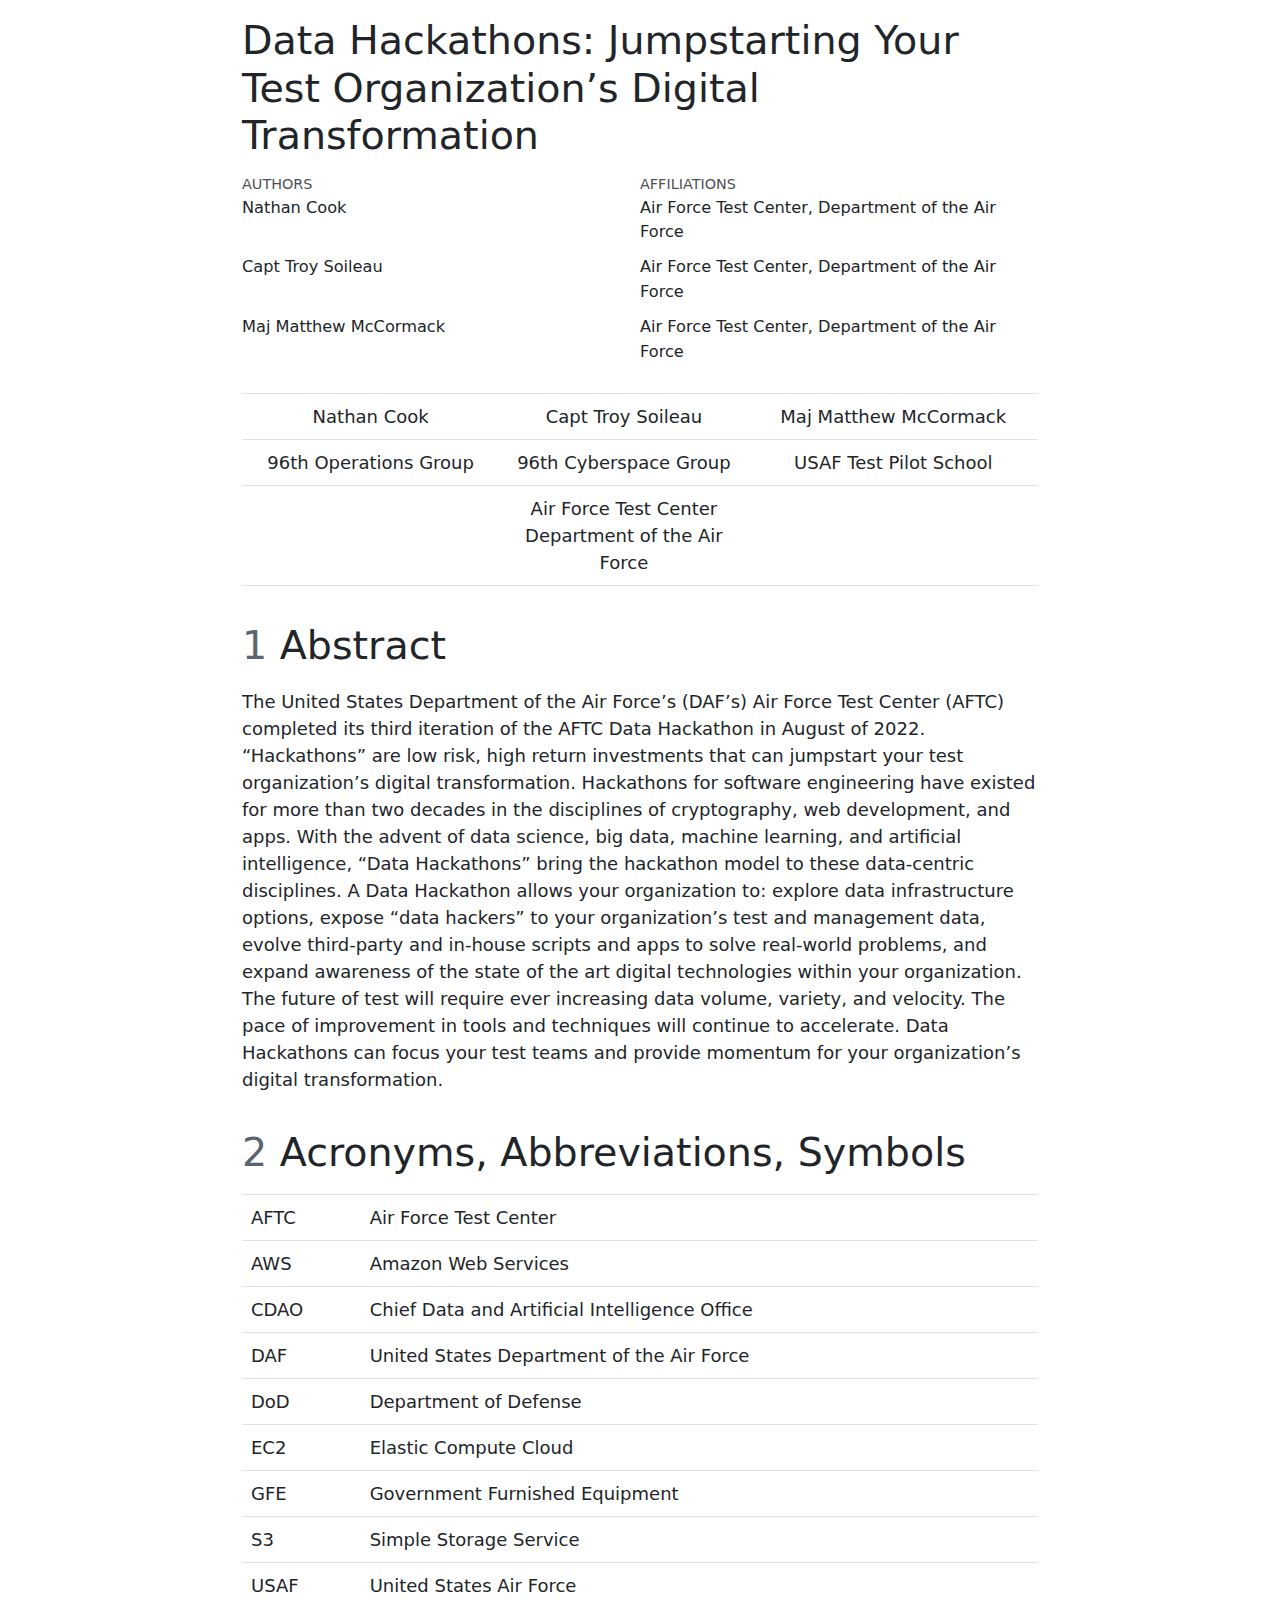
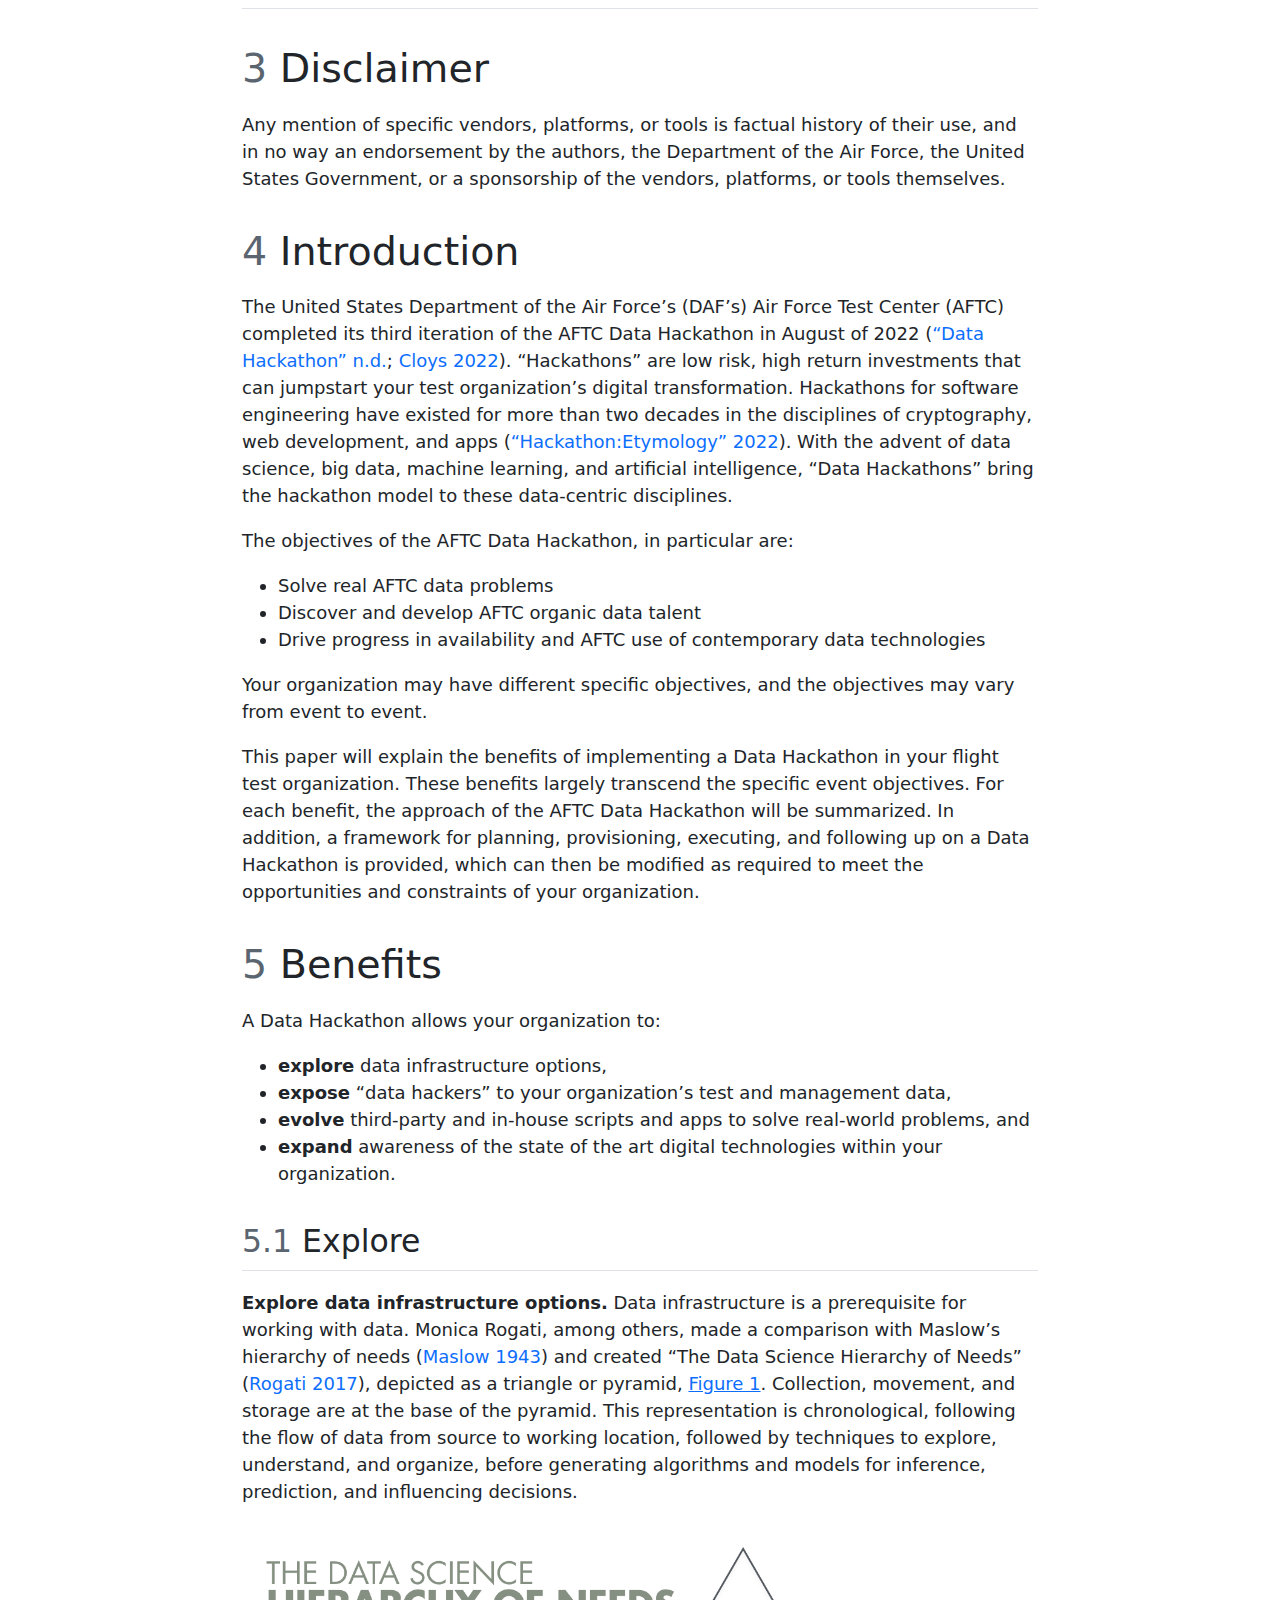
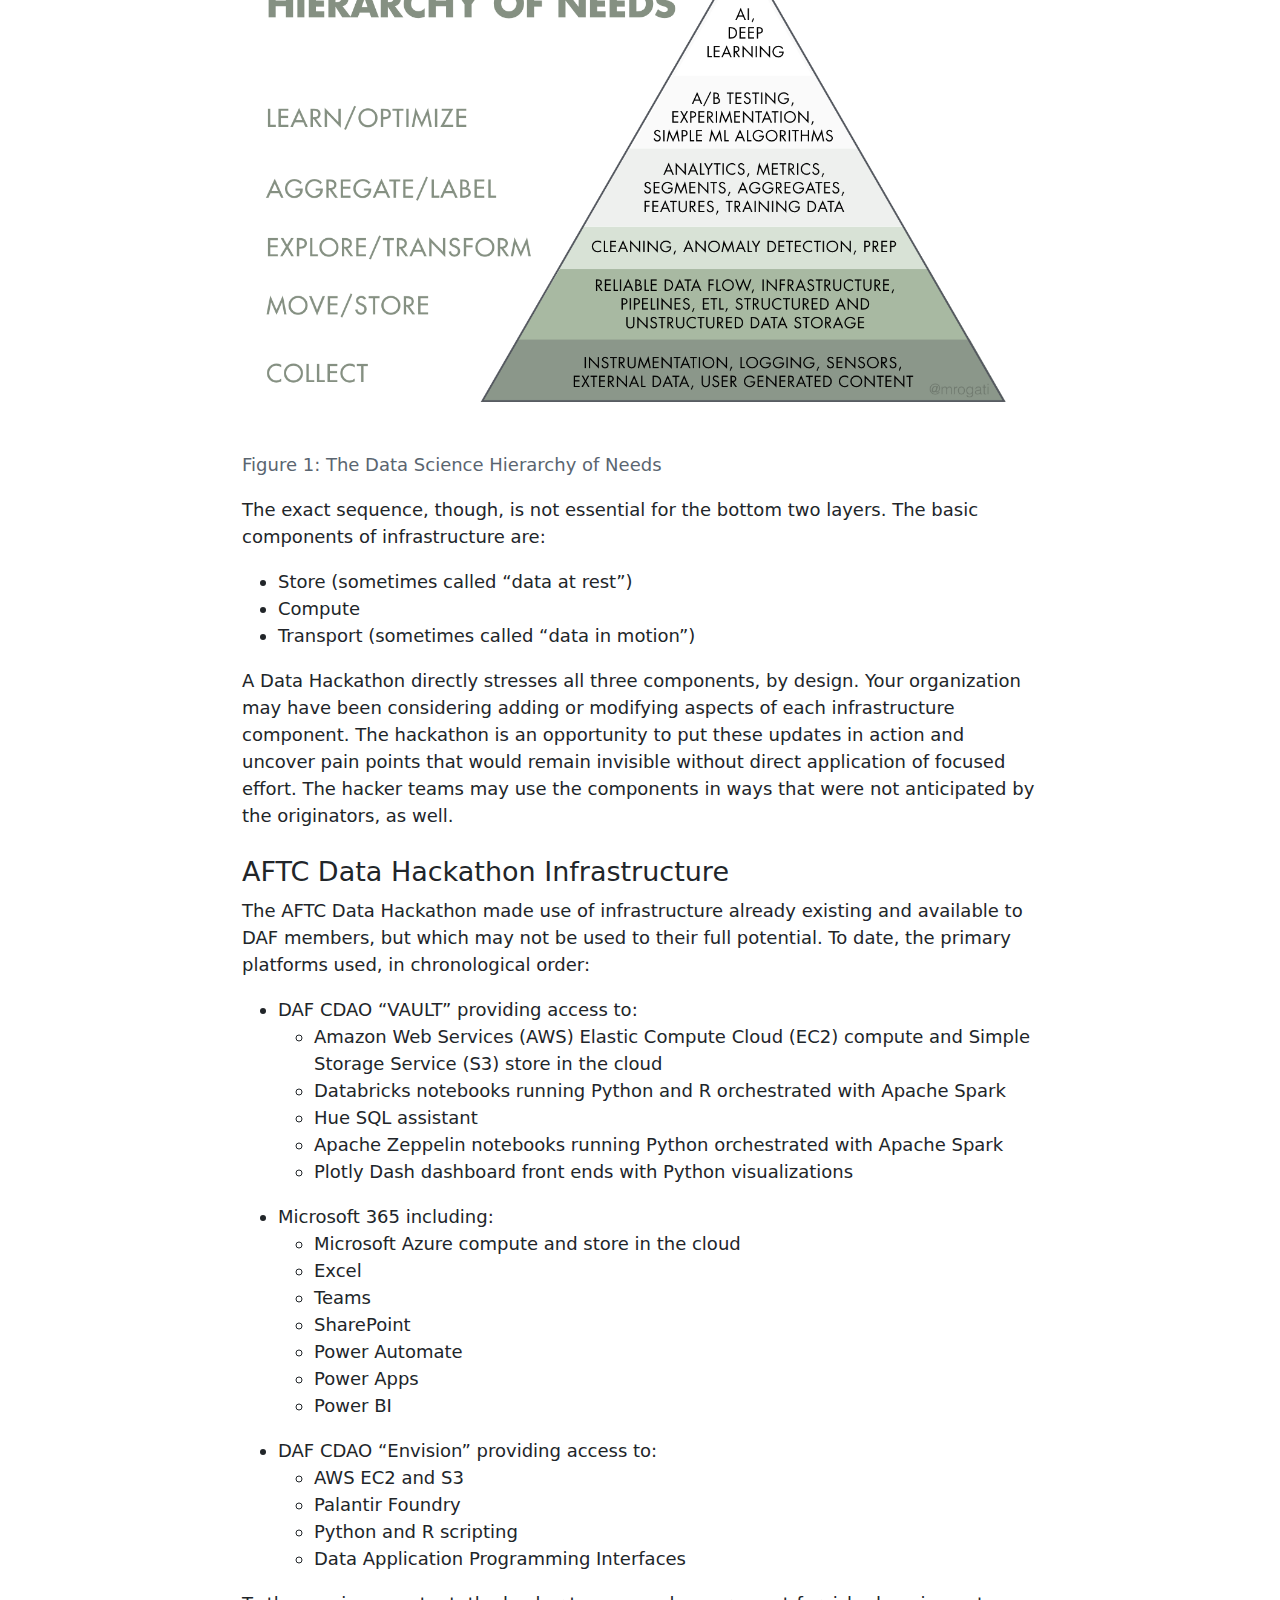
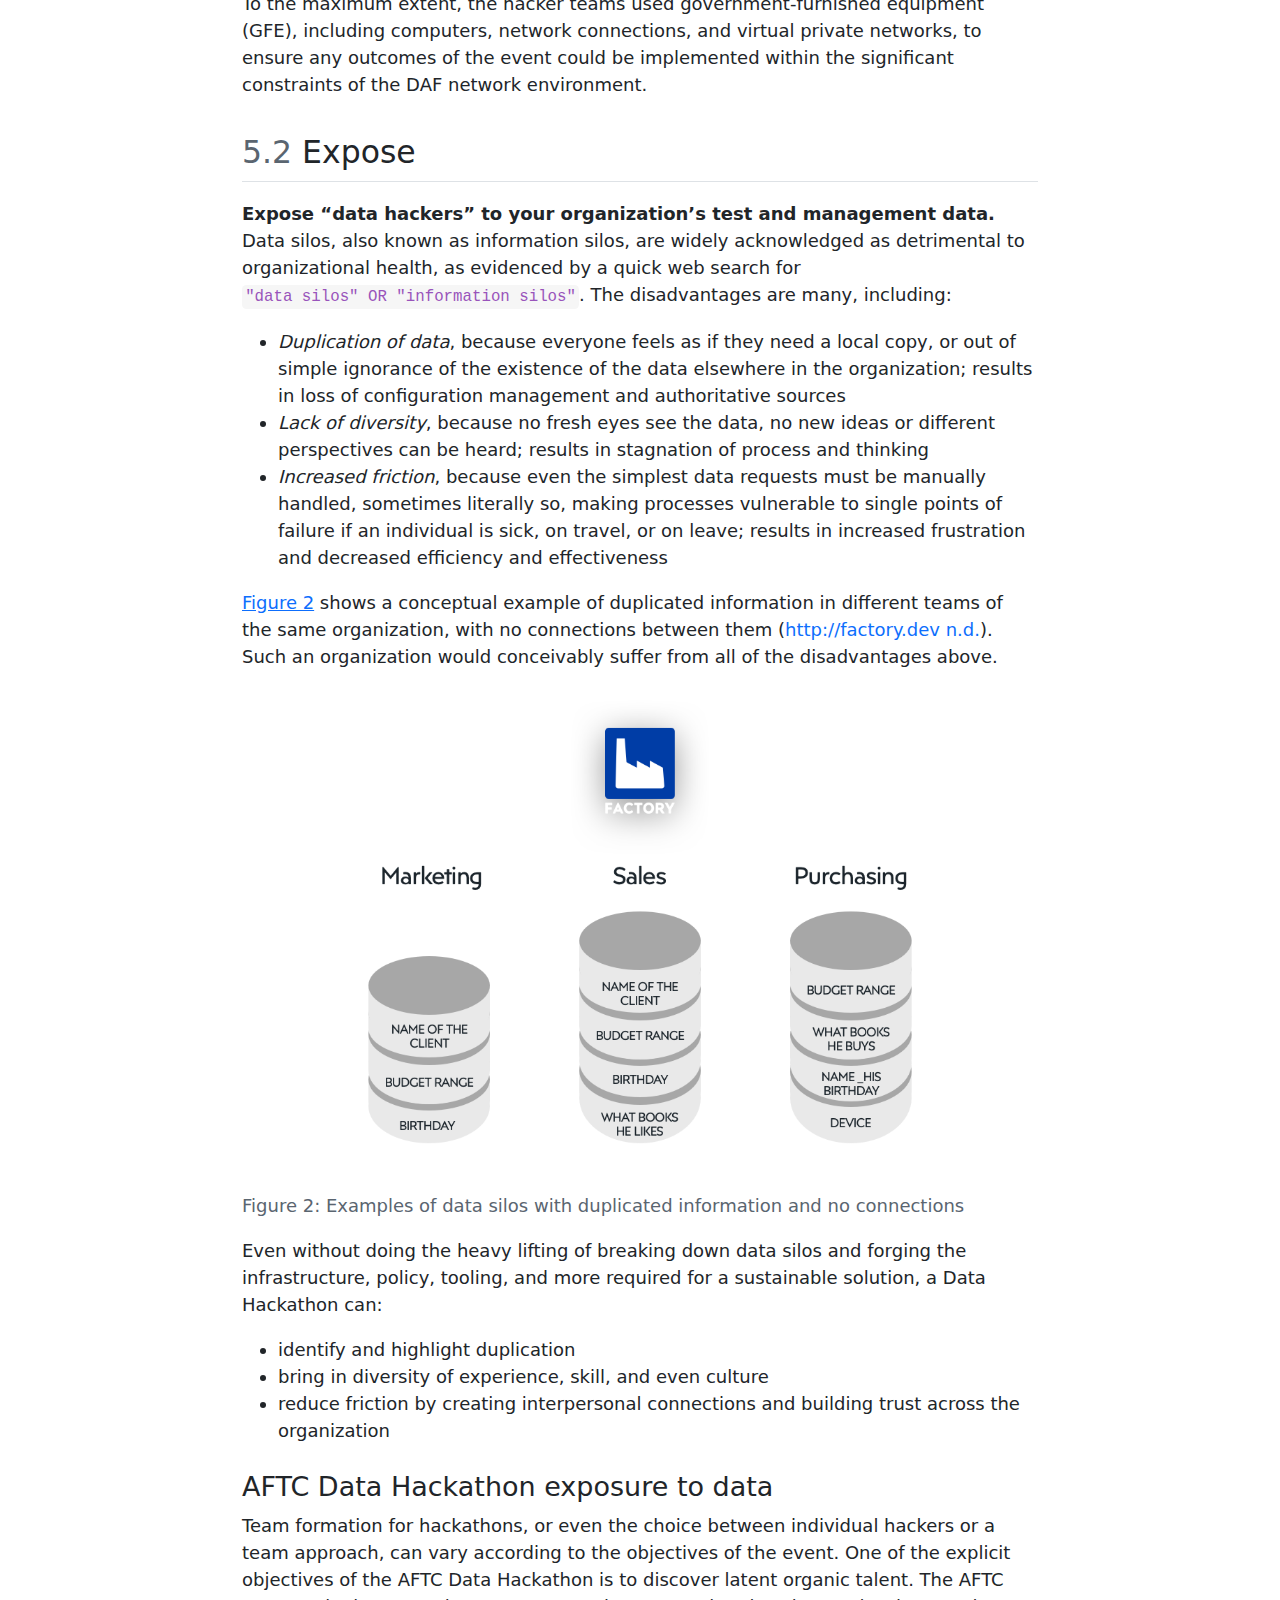
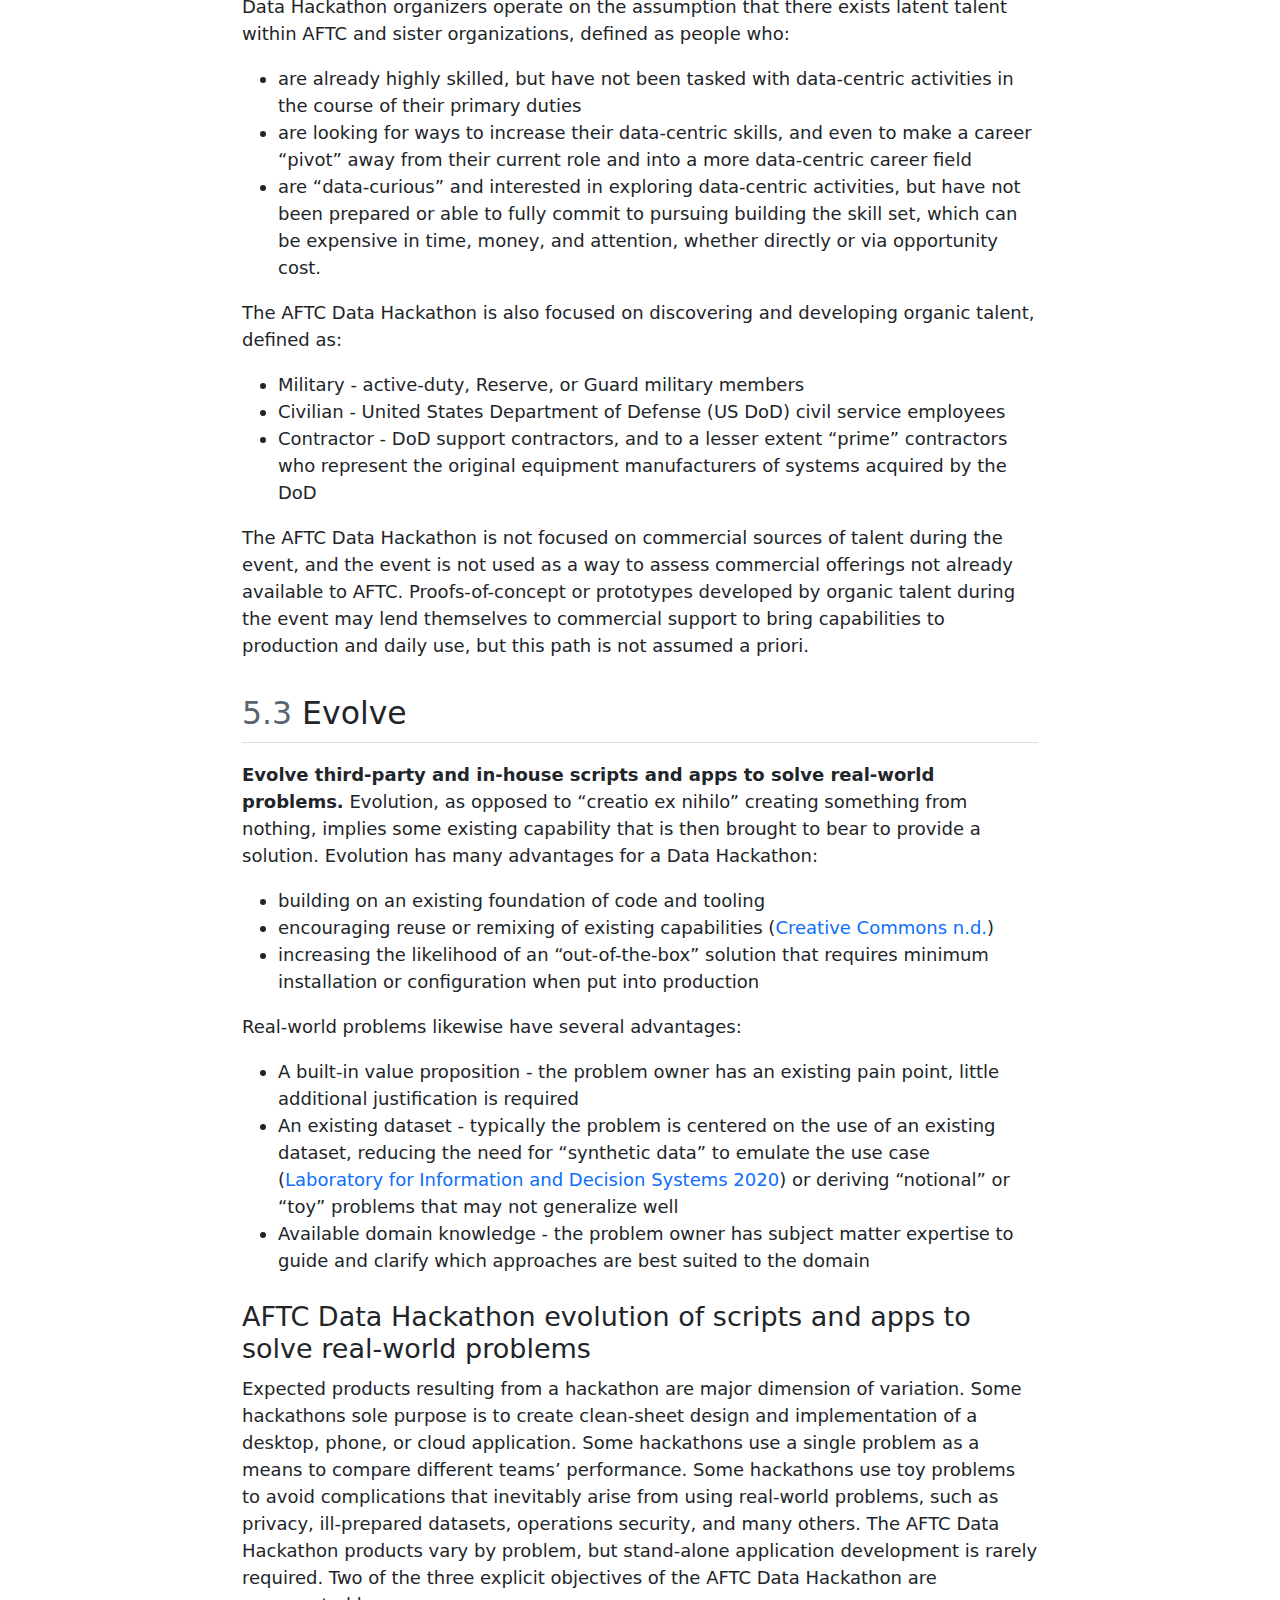
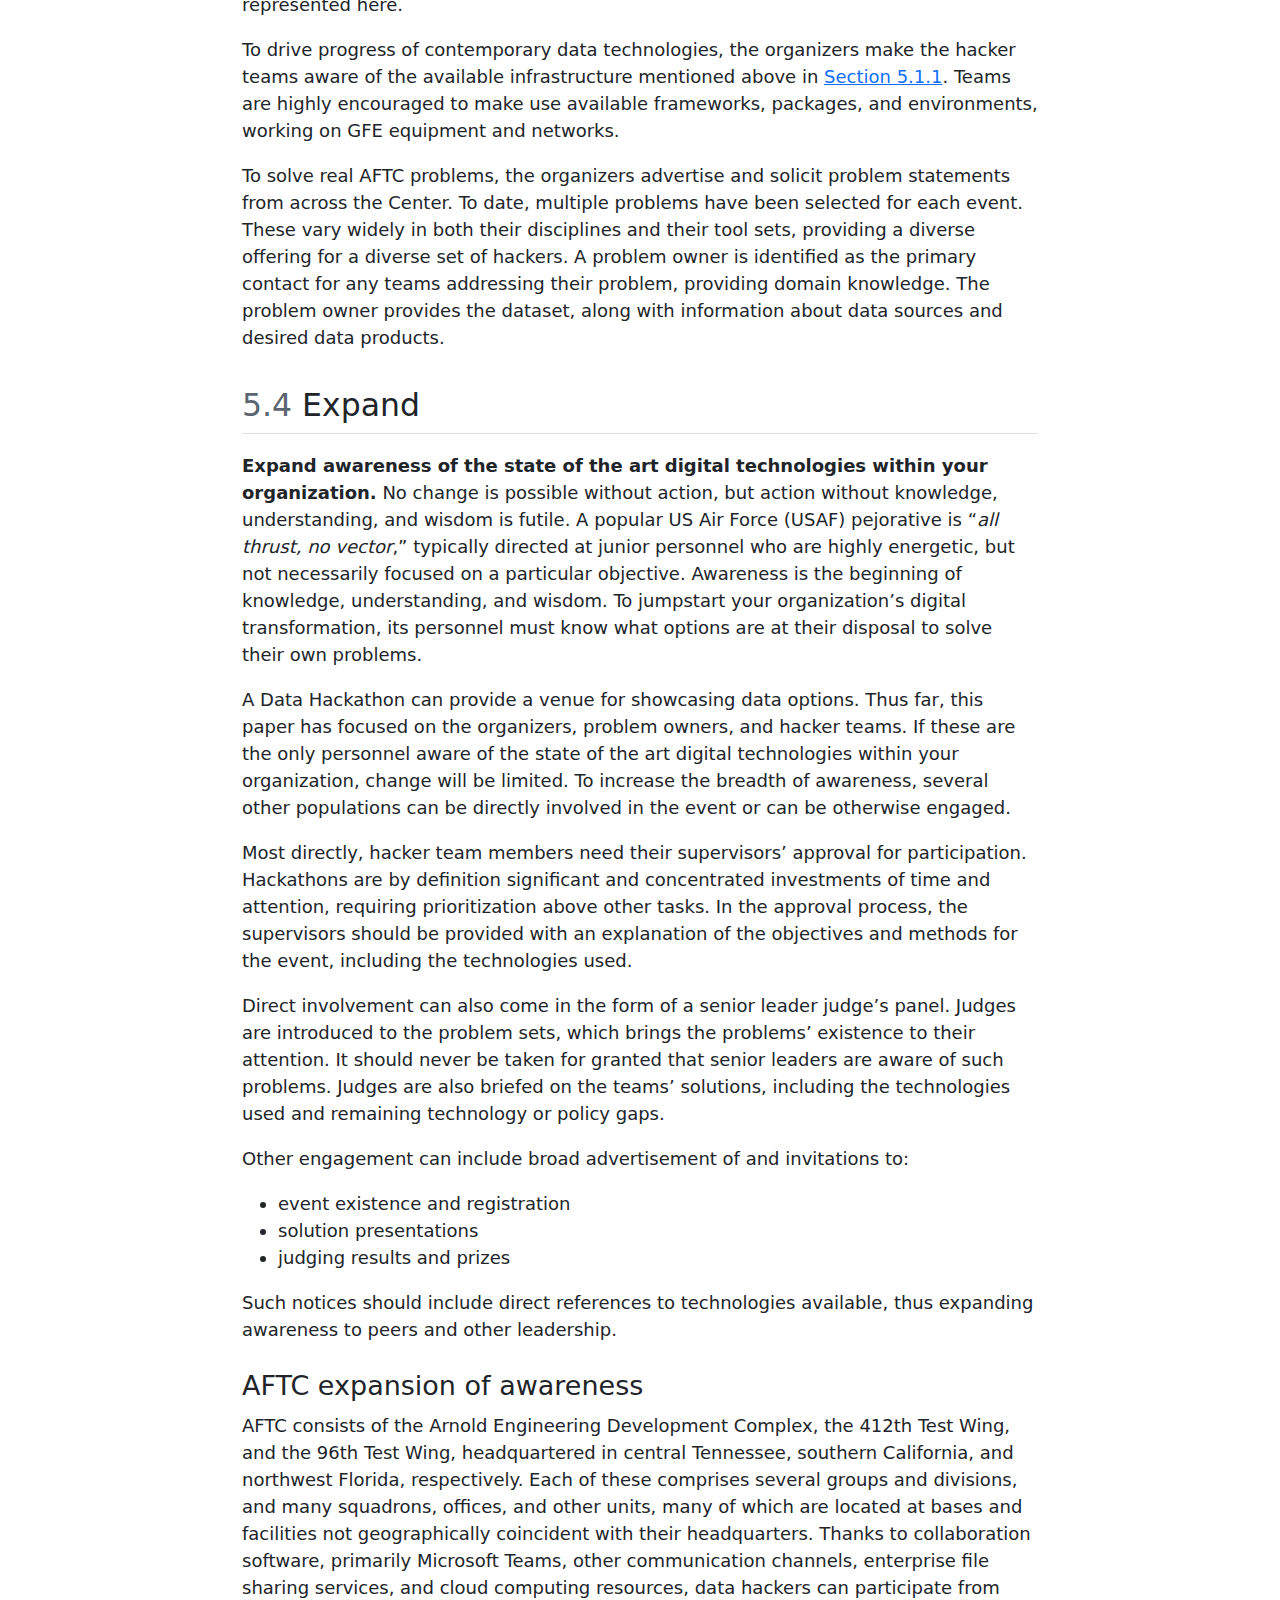
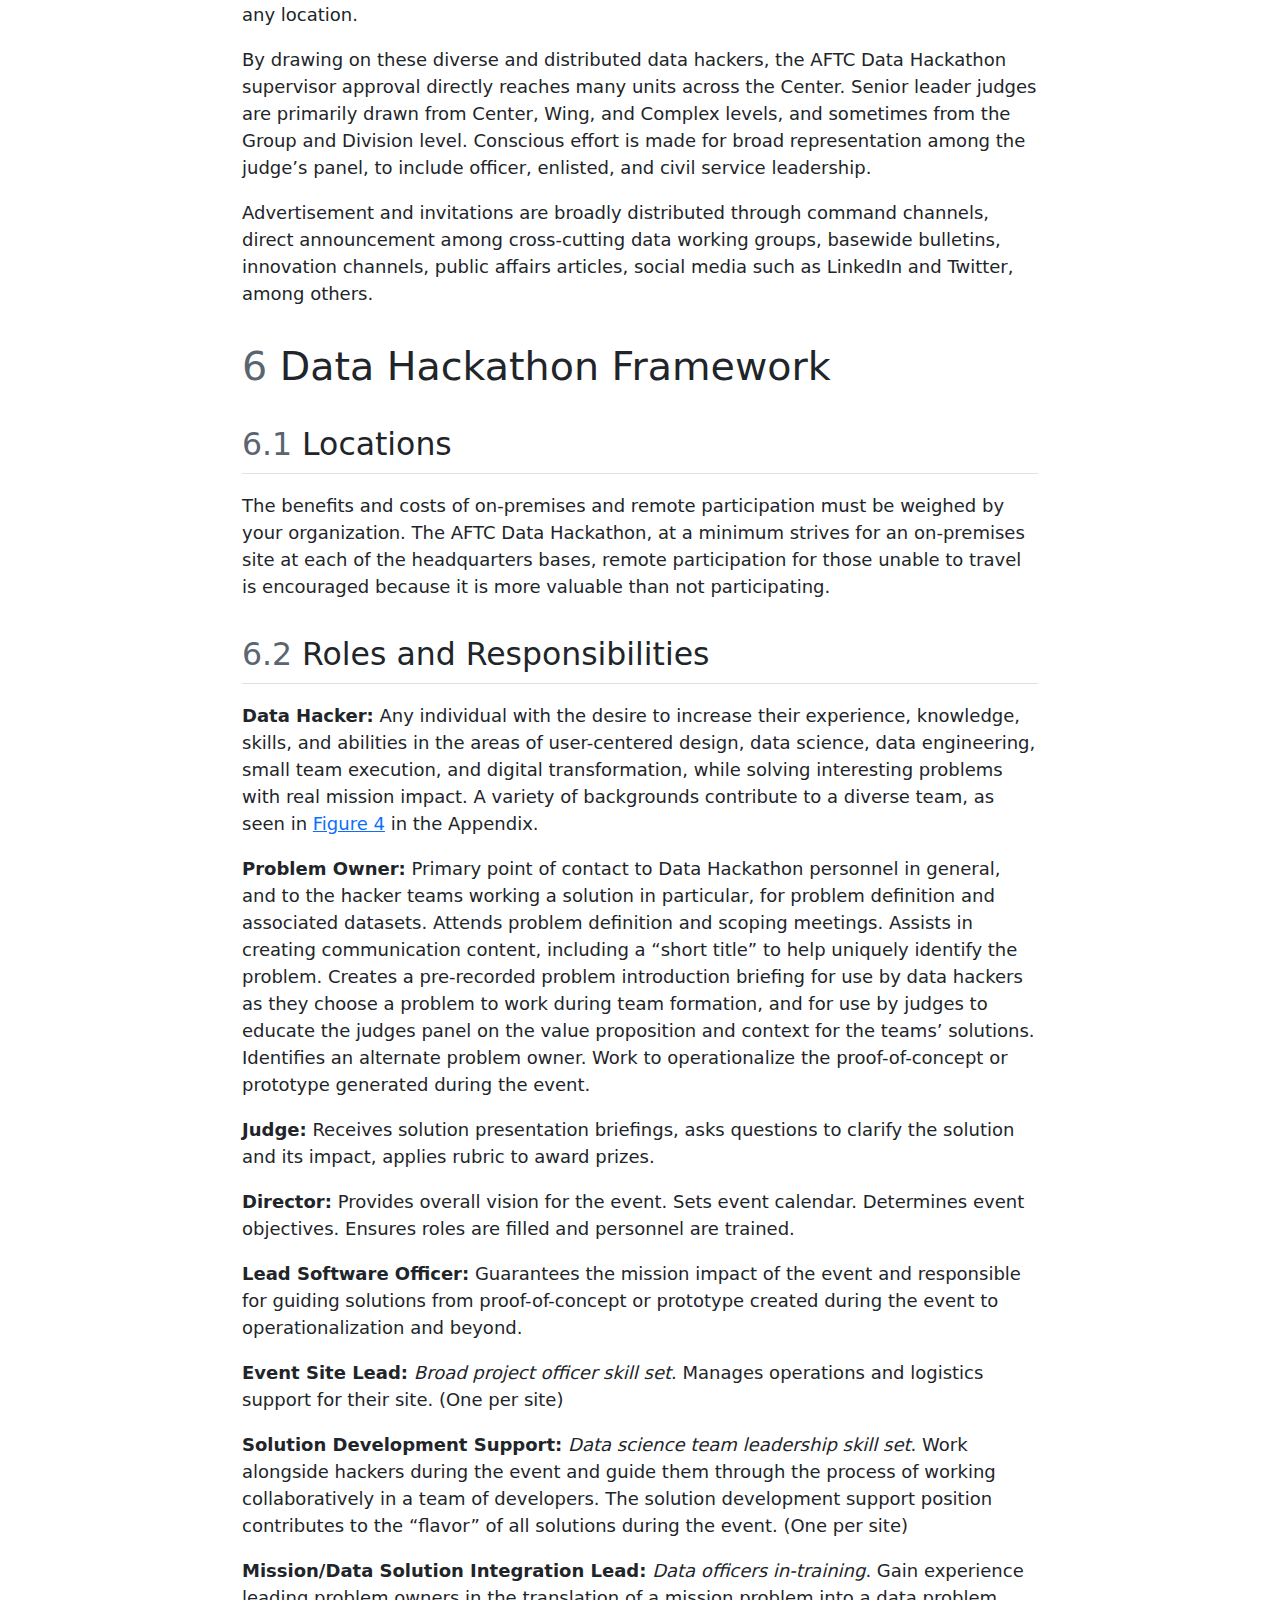
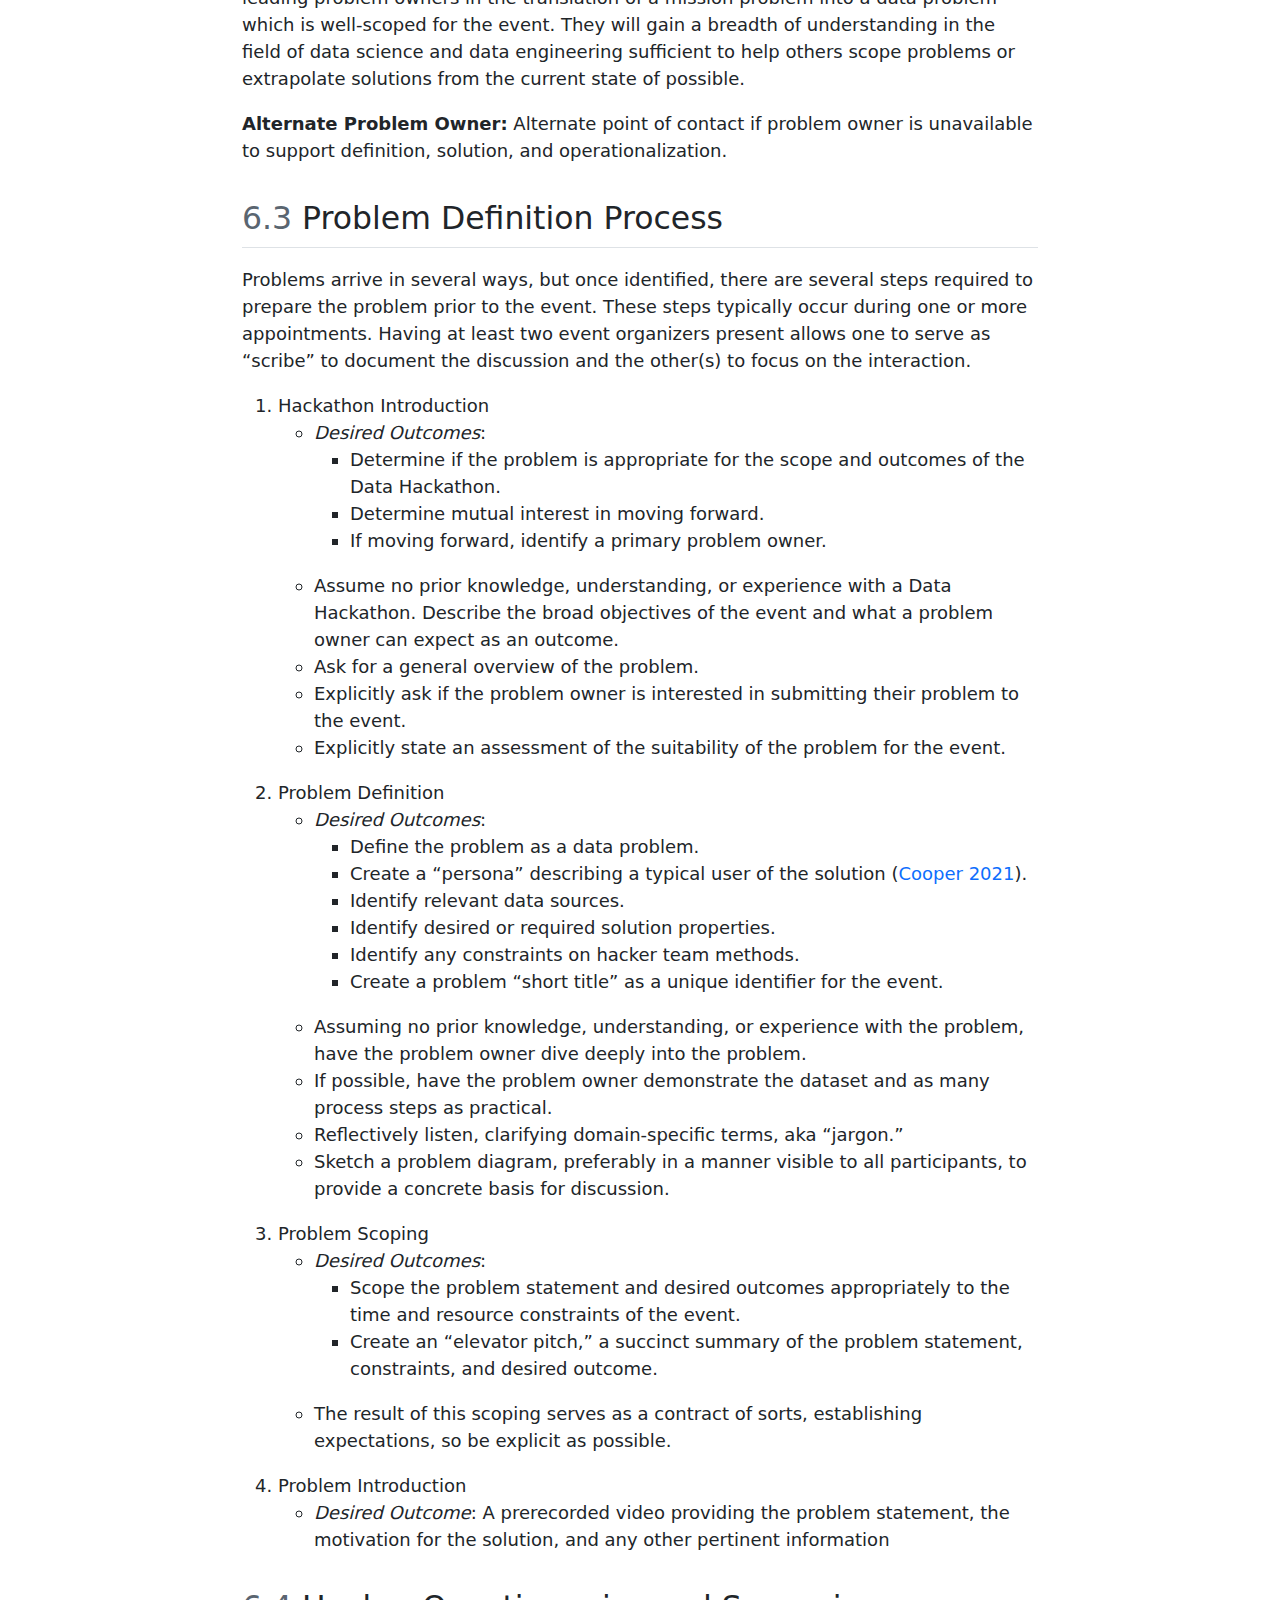
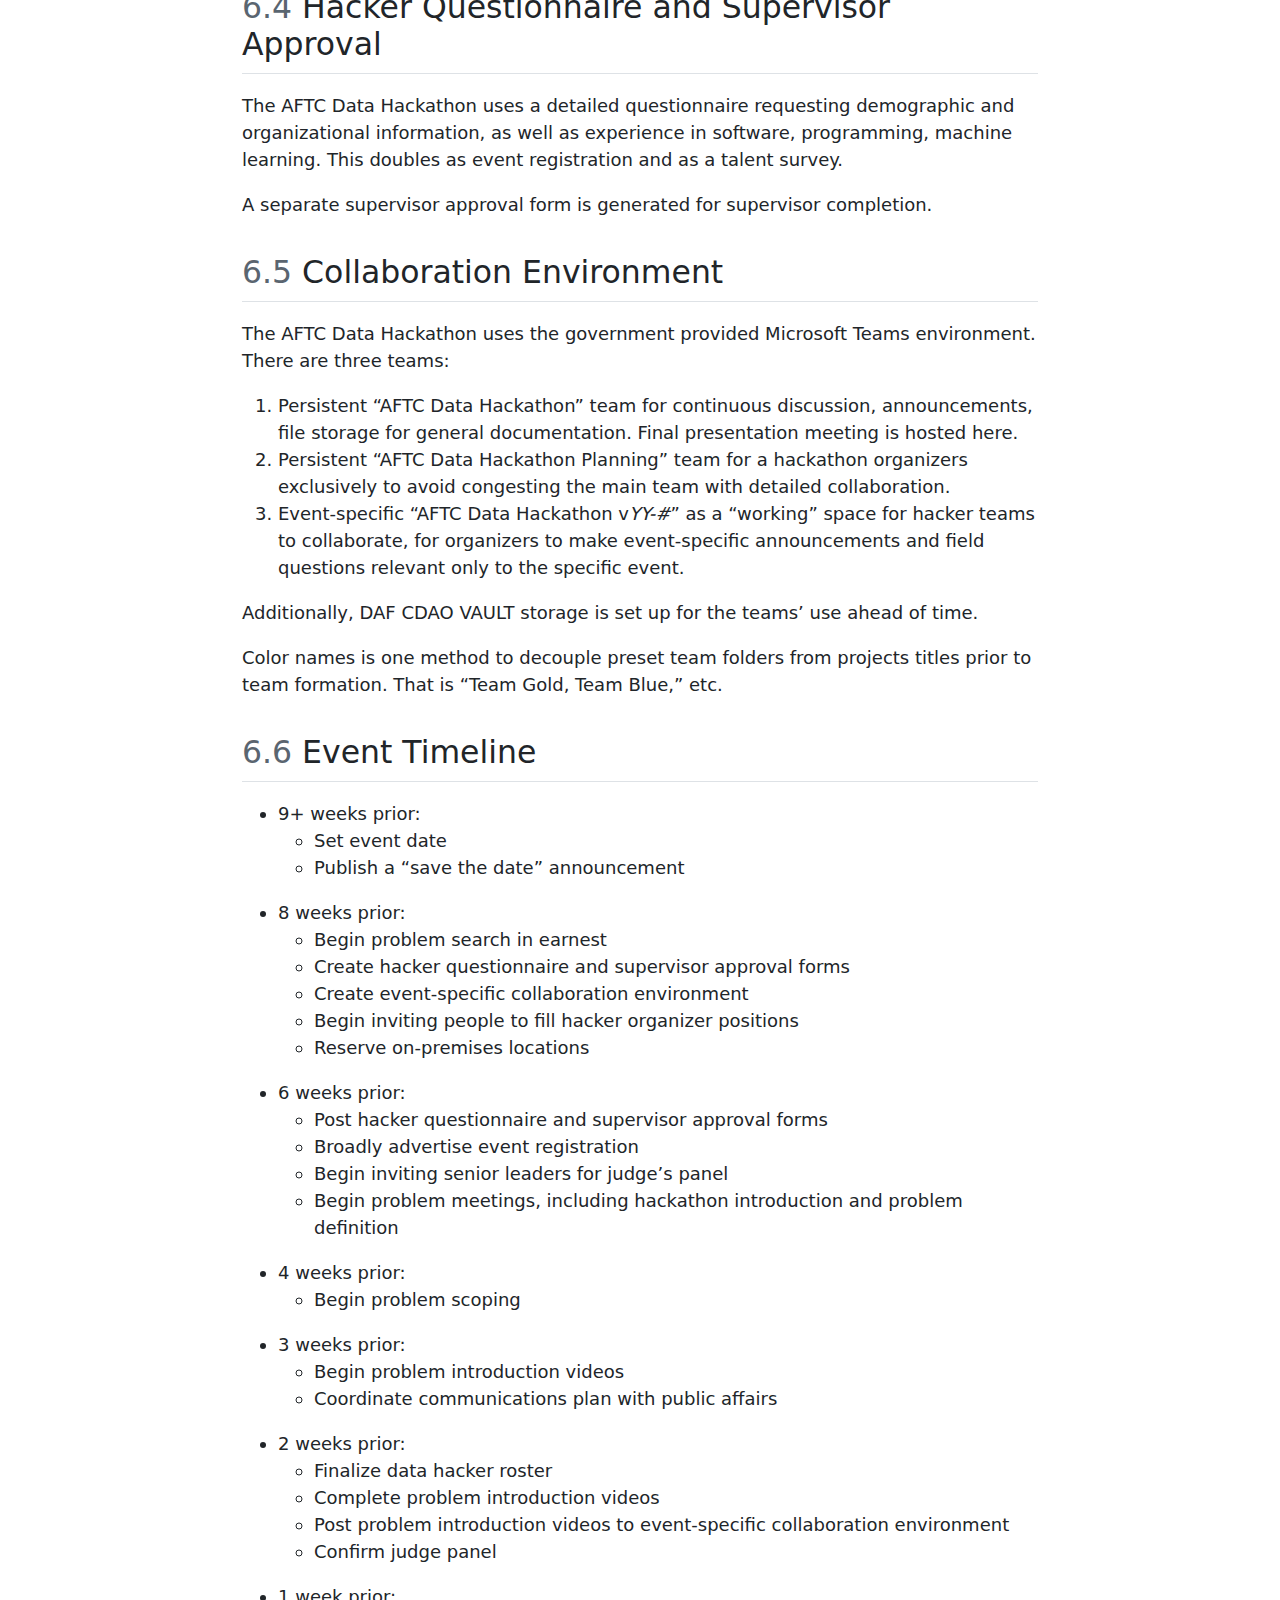
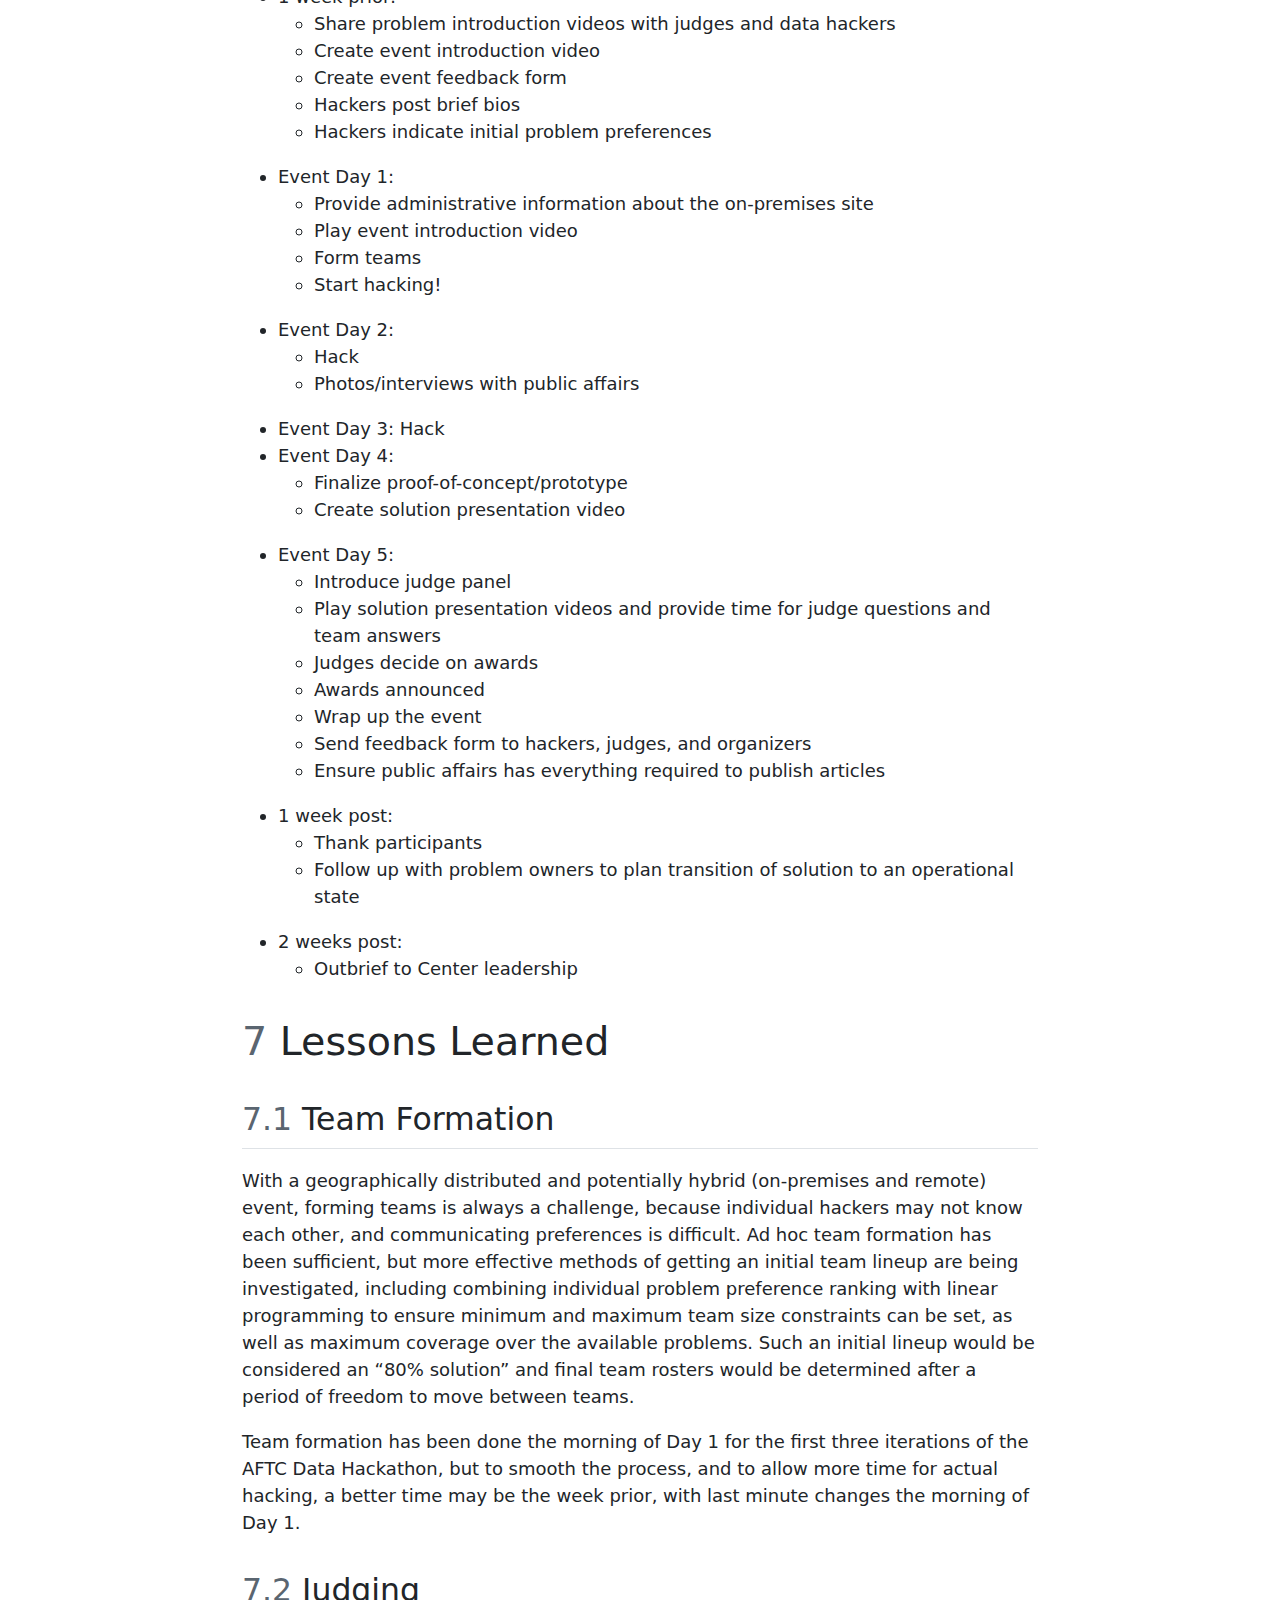
==== commit f03284f1: "Final version" ====
--- a/hackathon-cook-soileau-mccormack.html
+++ b/hackathon-cook-soileau-mccormack.html
@@ -139,56 +139,36 @@
 <td style="text-align: left;">Air Force Test Center</td>
 </tr>
 <tr class="even">
-<td style="text-align: left;">API</td>
-<td style="text-align: left;">Application Programming Interface</td>
-</tr>
-<tr class="odd">
 <td style="text-align: left;">AWS</td>
 <td style="text-align: left;">Amazon Web Services</td>
 </tr>
-<tr class="even">
+<tr class="odd">
 <td style="text-align: left;">CDAO</td>
 <td style="text-align: left;">Chief Data and Artificial Intelligence Office</td>
 </tr>
-<tr class="odd">
+<tr class="even">
 <td style="text-align: left;">DAF</td>
 <td style="text-align: left;">United States Department of the Air Force</td>
 </tr>
-<tr class="even">
+<tr class="odd">
 <td style="text-align: left;">DoD</td>
 <td style="text-align: left;">Department of Defense</td>
 </tr>
-<tr class="odd">
+<tr class="even">
 <td style="text-align: left;">EC2</td>
 <td style="text-align: left;">Elastic Compute Cloud</td>
 </tr>
-<tr class="even">
+<tr class="odd">
 <td style="text-align: left;">GFE</td>
 <td style="text-align: left;">Government Furnished Equipment</td>
 </tr>
-<tr class="odd">
-<td style="text-align: left;">OEM</td>
-<td style="text-align: left;">Original Equipment Manufacturer</td>
-</tr>
 <tr class="even">
-<td style="text-align: left;">PA</td>
-<td style="text-align: left;">Public Affairs</td>
-</tr>
-<tr class="odd">
 <td style="text-align: left;">S3</td>
 <td style="text-align: left;">Simple Storage Service</td>
-</tr>
-<tr class="even">
-<td style="text-align: left;">US</td>
-<td style="text-align: left;">United States</td>
 </tr>
 <tr class="odd">
 <td style="text-align: left;">USAF</td>
 <td style="text-align: left;">United States Air Force</td>
-</tr>
-<tr class="even">
-<td style="text-align: left;">VPN</td>
-<td style="text-align: left;">Virtual Private Networks</td>
 </tr>
 </tbody>
 </table>
@@ -261,10 +241,10 @@
 <li>AWS EC2 and S3</li>
 <li>Palantir Foundry</li>
 <li>Python and R scripting</li>
-<li>Data Application Programming Interfaces (APIs)</li>
-</ul></li>
-</ul>
-<p>To the maximum extent, the hacker teams used government-furnished equipment (GFE), including computers, network connections, and virtual private networks (VPNs), to ensure any outcomes of the event could be implemented within the significant constraints of the DAF network environment.</p>
+<li>Data Application Programming Interfaces</li>
+</ul></li>
+</ul>
+<p>To the maximum extent, the hacker teams used government-furnished equipment (GFE), including computers, network connections, and virtual private networks, to ensure any outcomes of the event could be implemented within the significant constraints of the DAF network environment.</p>
 </section>
 </section>
 <section id="expose" class="level2" data-number="5.2">
@@ -300,7 +280,7 @@
 <ul>
 <li>Military - active-duty, Reserve, or Guard military members</li>
 <li>Civilian - United States Department of Defense (US DoD) civil service employees</li>
-<li>Contractor - DoD support contractors, and to a lesser extent “prime” contractors who represent the original equipment manufacturers (OEM) of systems acquired by the DoD</li>
+<li>Contractor - DoD support contractors, and to a lesser extent “prime” contractors who represent the original equipment manufacturers of systems acquired by the DoD</li>
 </ul>
 <p>The AFTC Data Hackathon is not focused on commercial sources of talent during the event, and the event is not used as a way to assess commercial offerings not already available to AFTC. Proofs-of-concept or prototypes developed by organic talent during the event may lend themselves to commercial support to bring capabilities to production and daily use, but this path is not assumed a priori.</p>
 </section>
@@ -343,7 +323,7 @@
 <h3 class="anchored" data-anchor-id="aftc-expansion-of-awareness">AFTC expansion of awareness</h3>
 <p>AFTC consists of the Arnold Engineering Development Complex, the 412th Test Wing, and the 96th Test Wing, headquartered in central Tennessee, southern California, and northwest Florida, respectively. Each of these comprises several groups and divisions, and many squadrons, offices, and other units, many of which are located at bases and facilities not geographically coincident with their headquarters. Thanks to collaboration software, primarily Microsoft Teams, other communication channels, enterprise file sharing services, and cloud computing resources, data hackers can participate from any location.</p>
 <p>By drawing on these diverse and distributed data hackers, the AFTC Data Hackathon supervisor approval directly reaches many units across the Center. Senior leader judges are primarily drawn from Center, Wing, and Complex levels, and sometimes from the Group and Division level. Conscious effort is made for broad representation among the judge’s panel, to include officer, enlisted, and civil service leadership.</p>
-<p>Advertisement and invitations are broadly distributed through command channels, direct announcement among cross-cutting data working groups, basewide bulletins, innovation channels, public affairs (PA) articles, social media such as LinkedIn and Twitter, among others.</p>
+<p>Advertisement and invitations are broadly distributed through command channels, direct announcement among cross-cutting data working groups, basewide bulletins, innovation channels, public affairs articles, social media such as LinkedIn and Twitter, among others.</p>
 </section>
 </section>
 </section>
@@ -426,7 +406,8 @@
 <li>Persistent “AFTC Data Hackathon Planning” team for a hackathon organizers exclusively to avoid congesting the main team with detailed collaboration.</li>
 <li>Event-specific “AFTC Data Hackathon v<em>YY-#</em>” as a “working” space for hacker teams to collaborate, for organizers to make event-specific announcements and field questions relevant only to the specific event.</li>
 </ol>
-<p>Additionally, DAF CDAO VAULT storage is made</p>
+<p>Additionally, DAF CDAO VAULT storage is set up for the teams’ use ahead of time.</p>
+<p>Color names is one method to decouple preset team folders from projects titles prior to team formation. That is “Team Gold, Team Blue,” etc.</p>
 </section>
 <section id="event-timeline" class="level2" data-number="6.6">
 <h2 data-number="6.6" class="anchored" data-anchor-id="event-timeline"><span class="header-section-number">6.6</span> Event Timeline</h2>
@@ -507,6 +488,10 @@
 <ul>
 <li>Thank participants</li>
 <li>Follow up with problem owners to plan transition of solution to an operational state</li>
+</ul></li>
+<li>2 weeks post:
+<ul>
+<li>Outbrief to Center leadership</li>
 </ul></li>
 </ul>
 </section>
@@ -550,7 +535,6 @@
 
 
 
-
 <div id="quarto-appendix" class="default"><section id="data-science-venn-diagrams" class="level1 appendix unnumbered"><h2 class="quarto-appendix-heading">Data Science Venn Diagrams</h2><div class="quarto-appendix-contents">
 
 <p>Many attempts to capture the essence of the field of data science have been made in the last decade and more. One of the earliest was from Drew Conway, <a href="#fig-conwayvenn">Figure&nbsp;3</a>, and explained in his blog post <span class="citation" data-cites="http://zotero.org/groups/4761353/items/U8ZIJIIB">(<a href="#ref-http://zotero.org/groups/4761353/items/U8ZIJIIB" role="doc-biblioref">Conway 2010</a>)</span>.</p>
@@ -588,9 +572,9 @@
 </ul></li>
 <li>A hacker team shouldn’t be restricted to the data disciplines. In addition to subject matter experts like the problem owner, other disciplines can make significant contributions to a hacker team. Human factors engineers specializing in human-systems interfaces can provide insight into user experience. Software engineers can provide programming patterns that make more efficient and maintainable code. The more the diverse the team, the more robust the solution.</li>
 </ol>
-</div></section><section id="acknowledgement" class="level1 appendix unnumbered"><h2 class="quarto-appendix-heading">Acknowledgement</h2><div class="quarto-appendix-contents">
-
-<p>The AFTC Data Hackathon organizers would like to extend a special thanks to the Innovation Cells at the 412th and 96th Test Wings and the dedication of Britney Reed and Kathy Reid to supporting the Data Hackathon with time, energy, manpower, facilities, and hardware.</p>
+</div></section><section id="acknowledgements" class="level1 appendix unnumbered"><h2 class="quarto-appendix-heading">Acknowledgements</h2><div class="quarto-appendix-contents">
+
+<p>The AFTC Data Hackathon organizers would like to extend a special thanks to the Innovation Cells at the 412th and 96th Test Wings and the Arnold Engineering Development Complex. The event would not have been possible without the dedication of Britney Reed, Kathy Reid, and Brandon Stiles, supporting the Data Hackathon with time, energy, manpower, facilities, and hardware.</p>
 </div></section><section id="references" class="level1 appendix unnumbered"><h2 class="quarto-appendix-heading">References</h2><div class="quarto-appendix-contents">
 
 <div id="refs" class="references csl-bib-body hanging-indent" role="doc-bibliography">
@@ -685,9 +669,6 @@
 <span>“Zeppelin.”</span> n.d. Accessed August 26, 2022. <a href="https://zeppelin.apache.org/">https://zeppelin.apache.org/</a>.
 </div>
 </div>
-</div></section><section id="biography" class="level1 appendix unnumbered"><h2 class="quarto-appendix-heading">Biography</h2><div class="quarto-appendix-contents">
-
-<p>A brief paragraph(s) of the author(s). A photograph is highly recommended, but of course optional.</p>
 </div></section></div></main>
 <!-- /main column -->
 <script id="quarto-html-after-body" type="application/javascript">
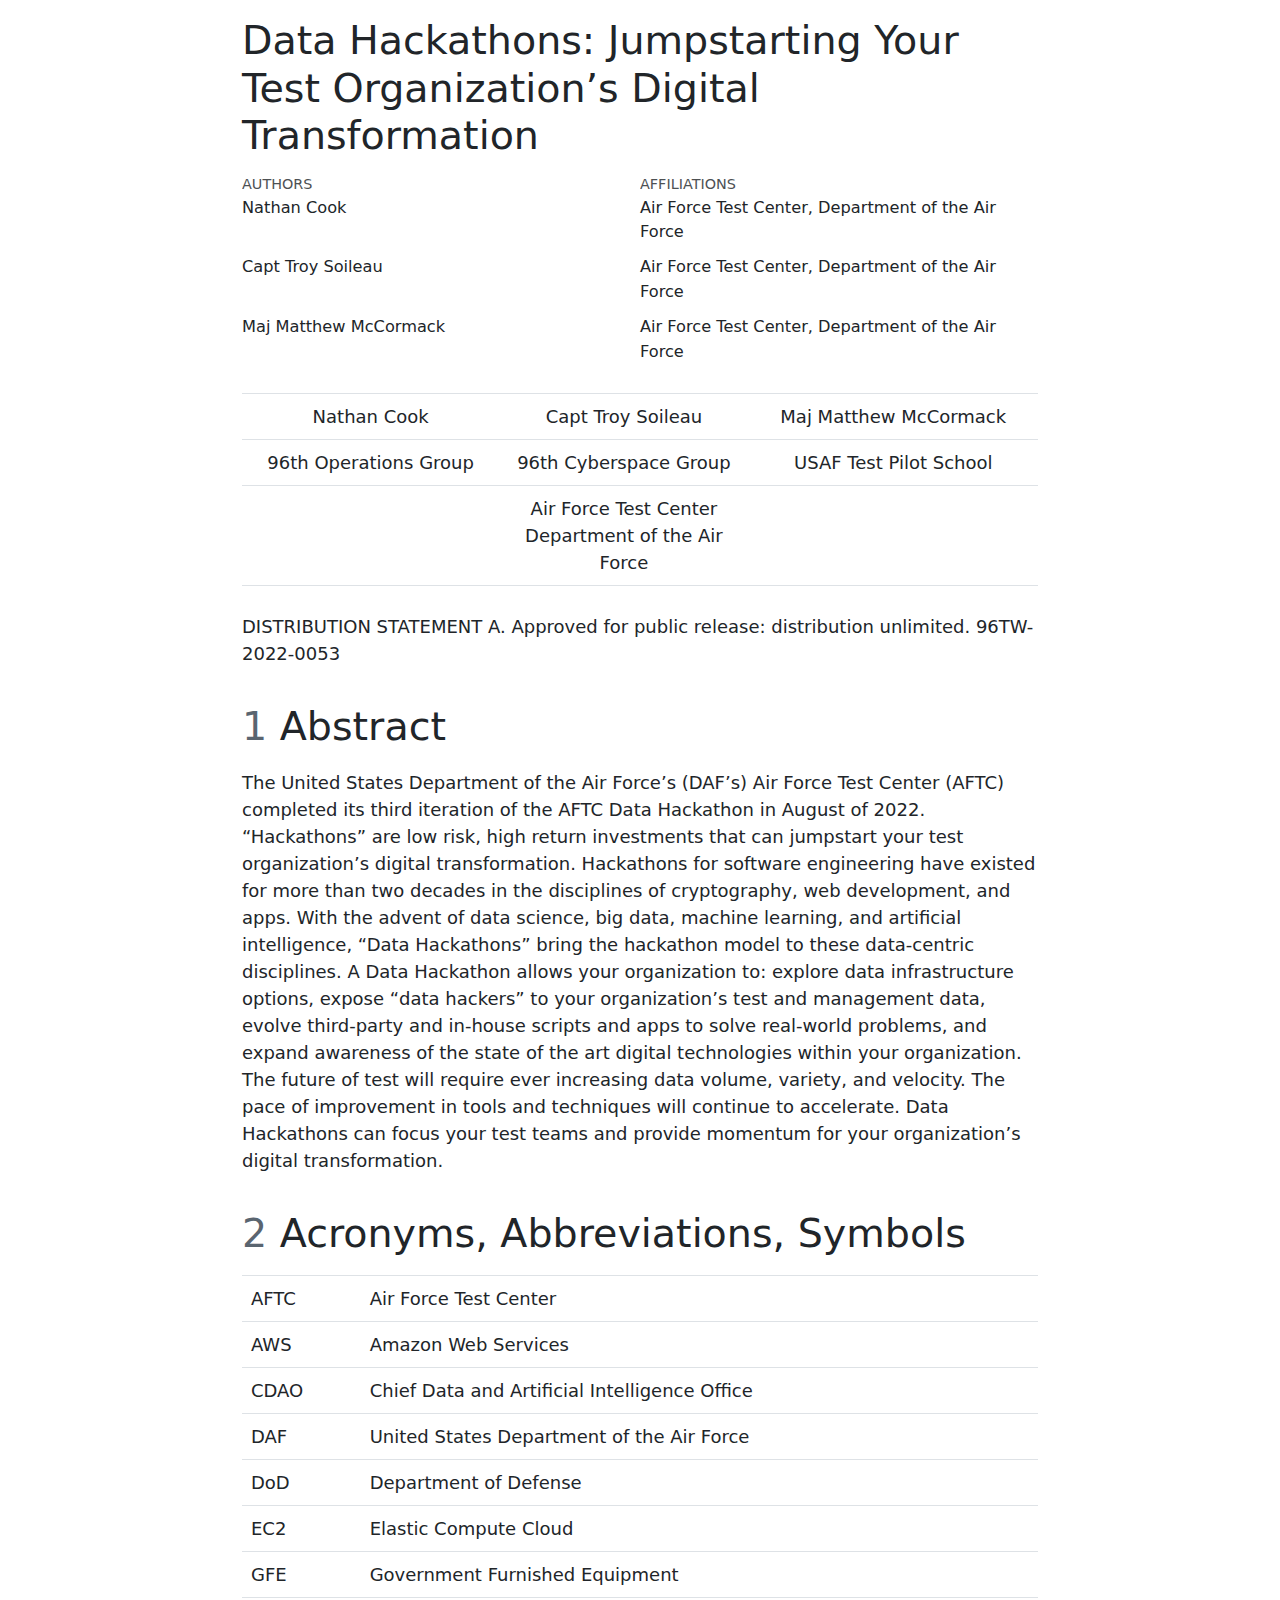
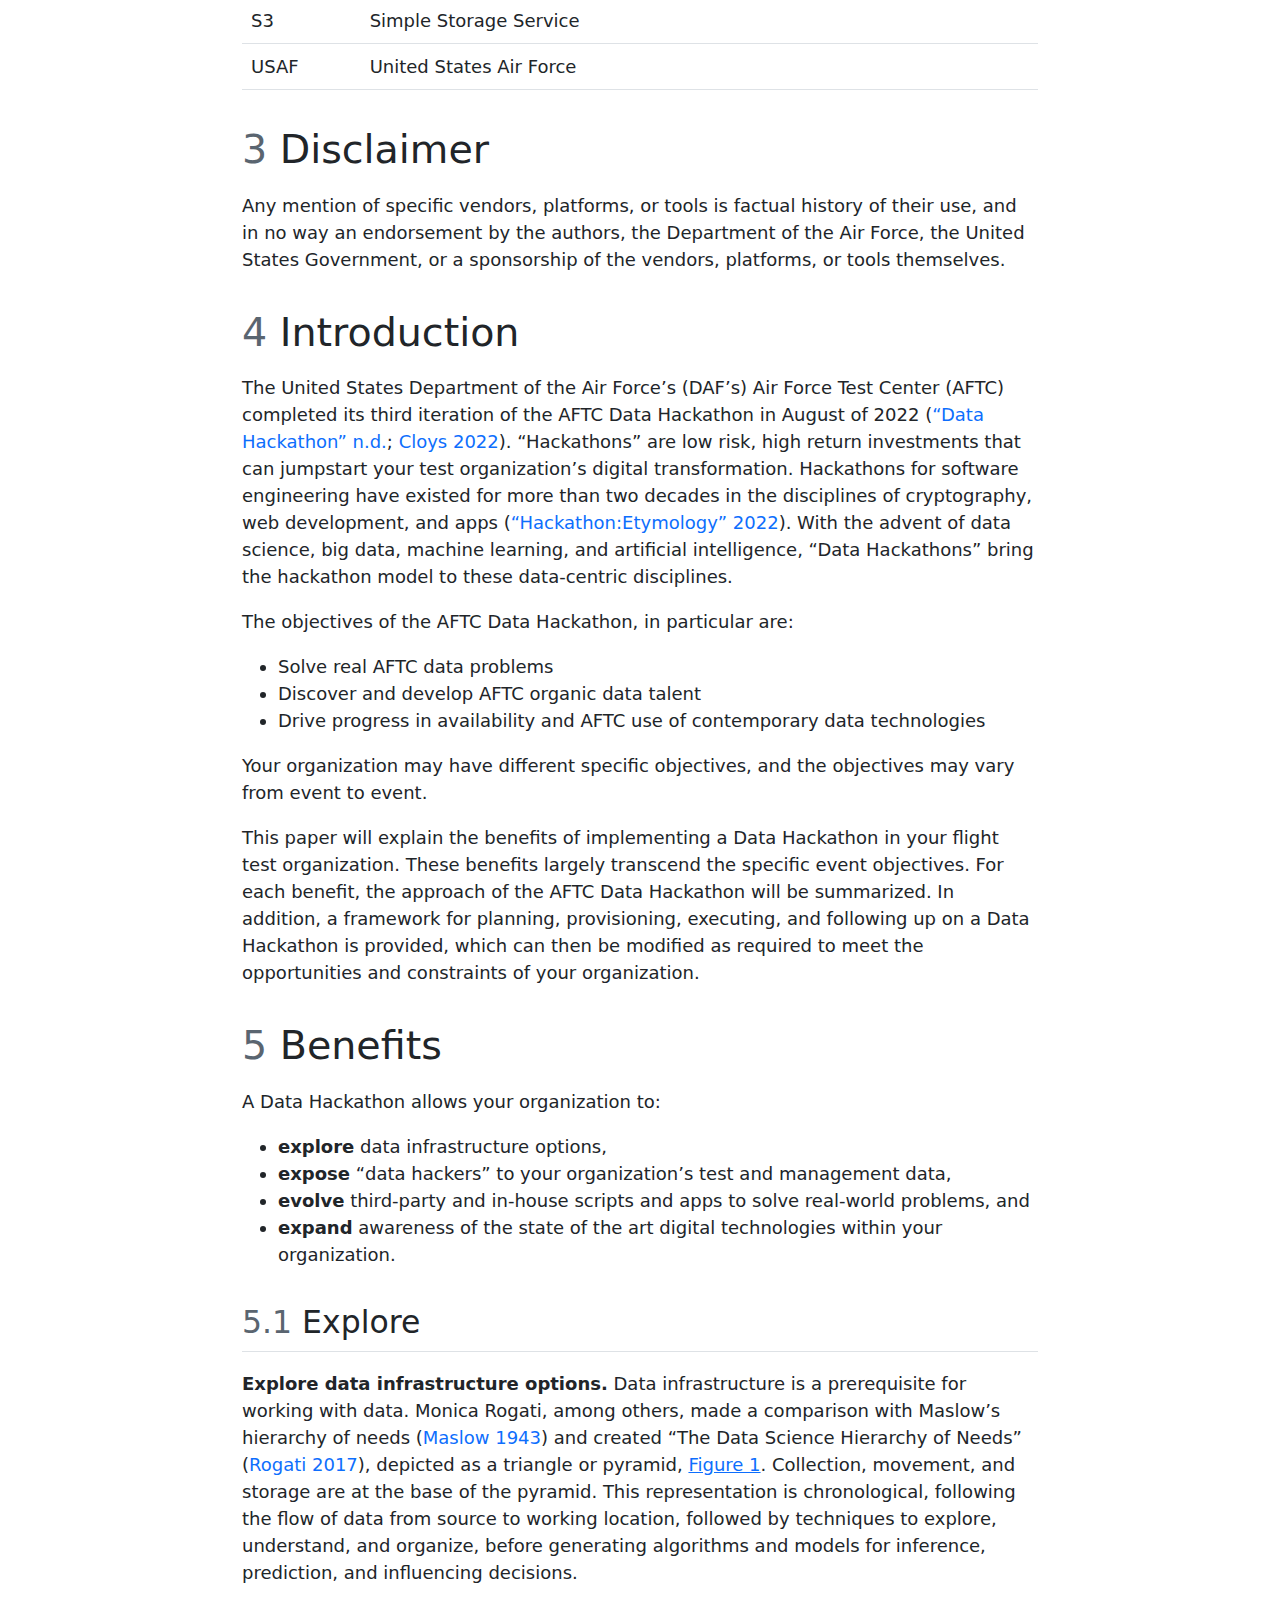
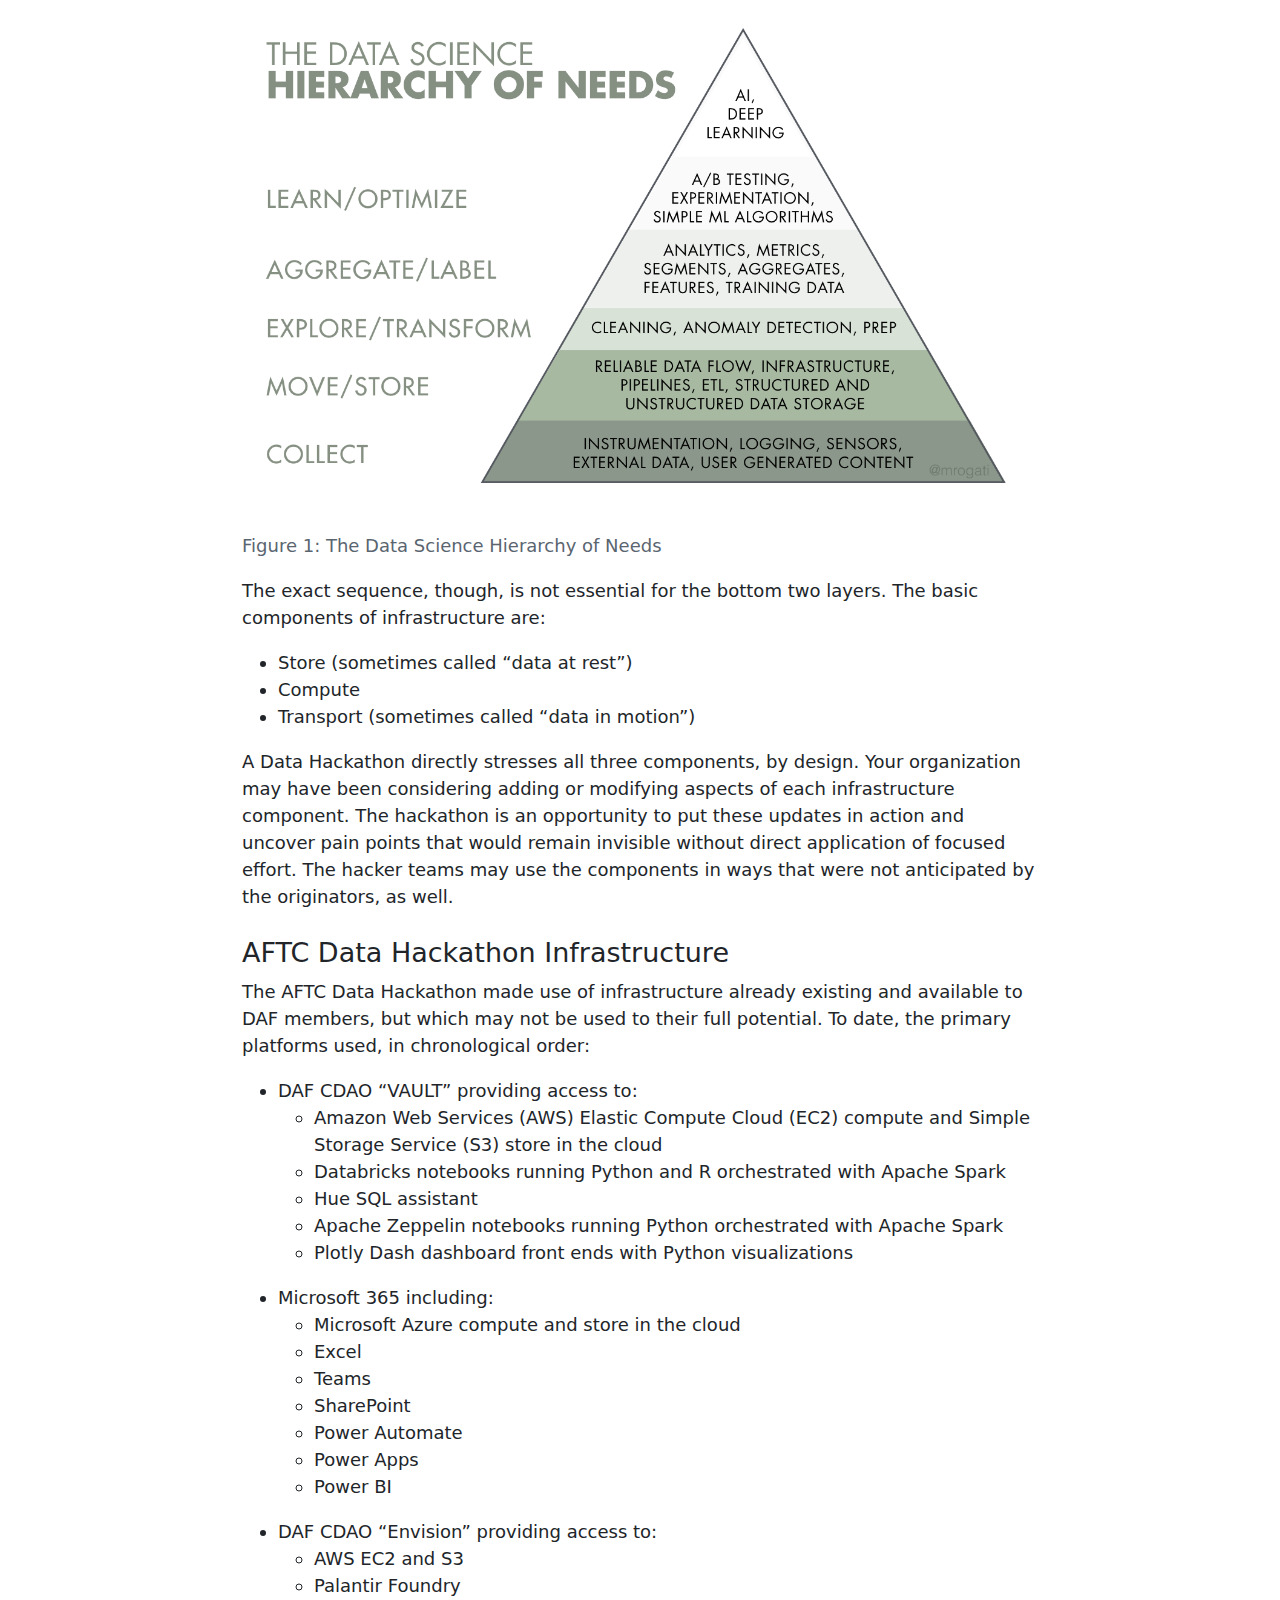
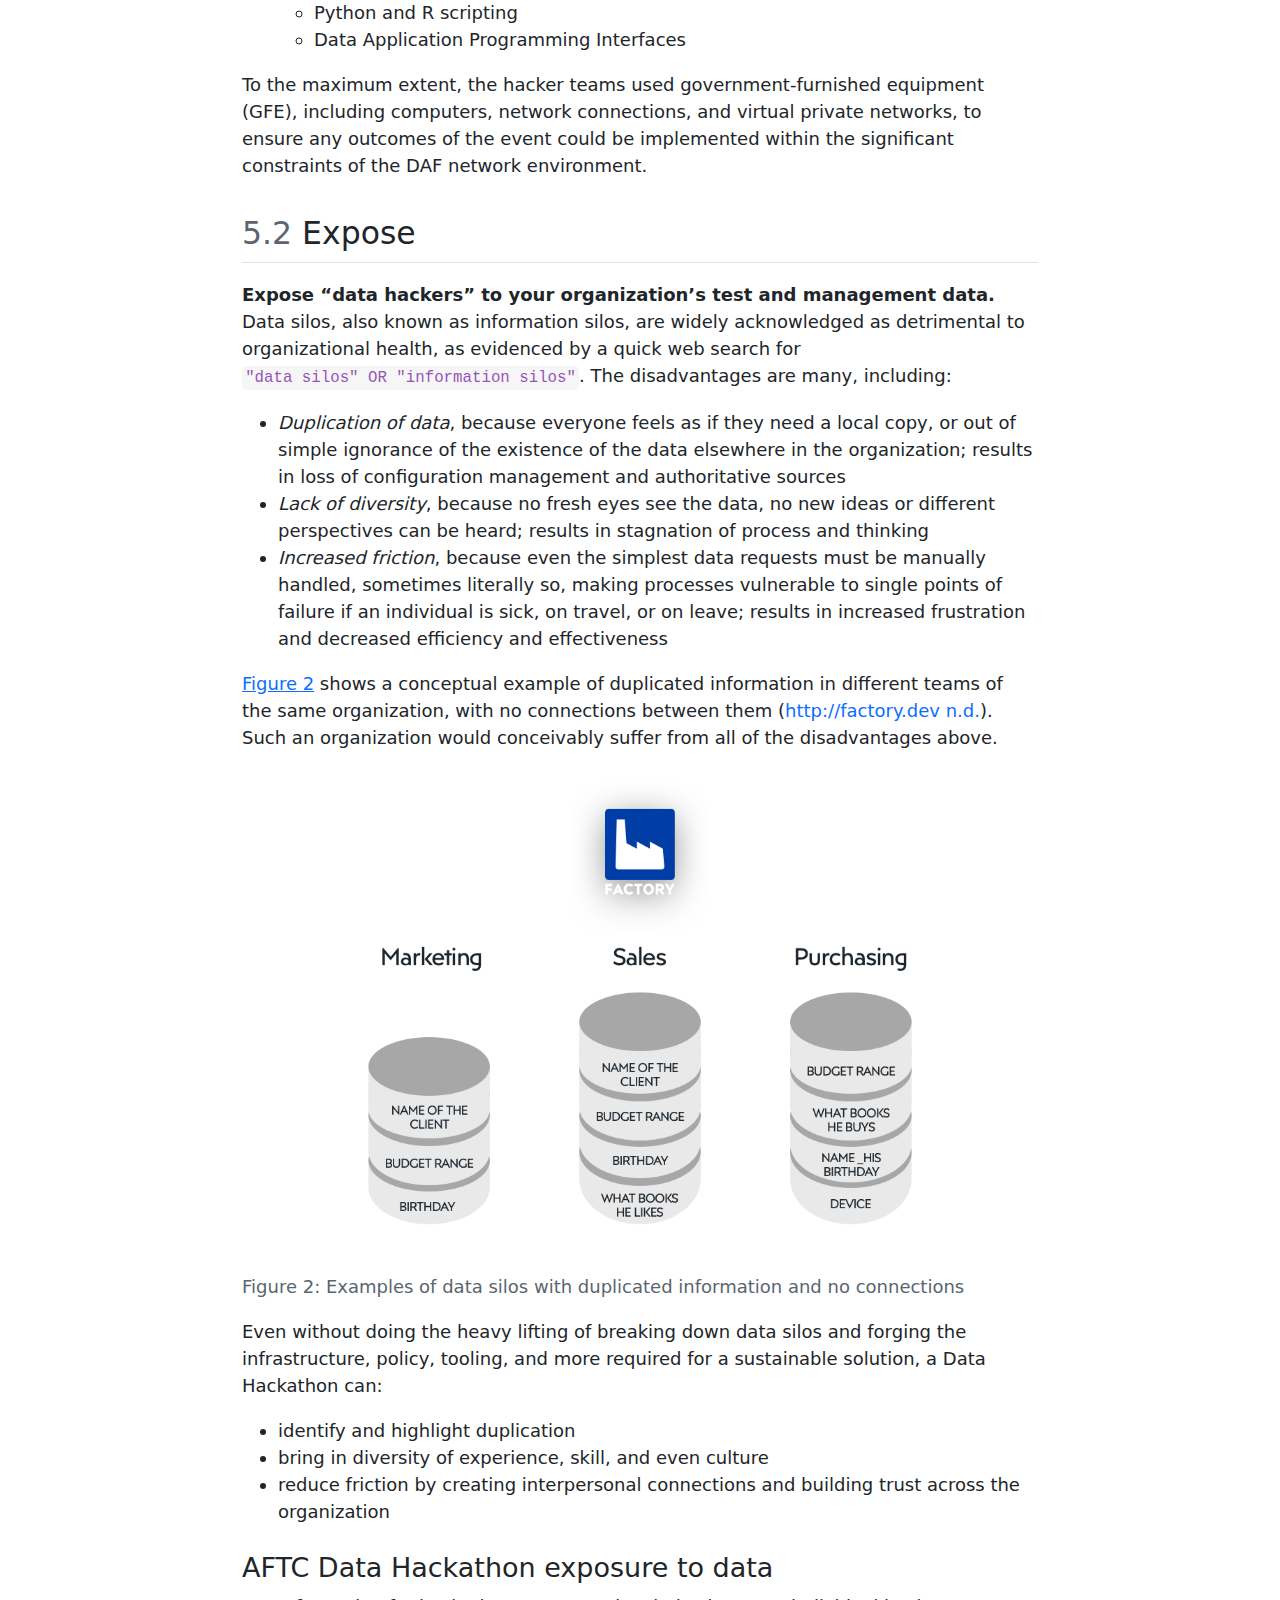
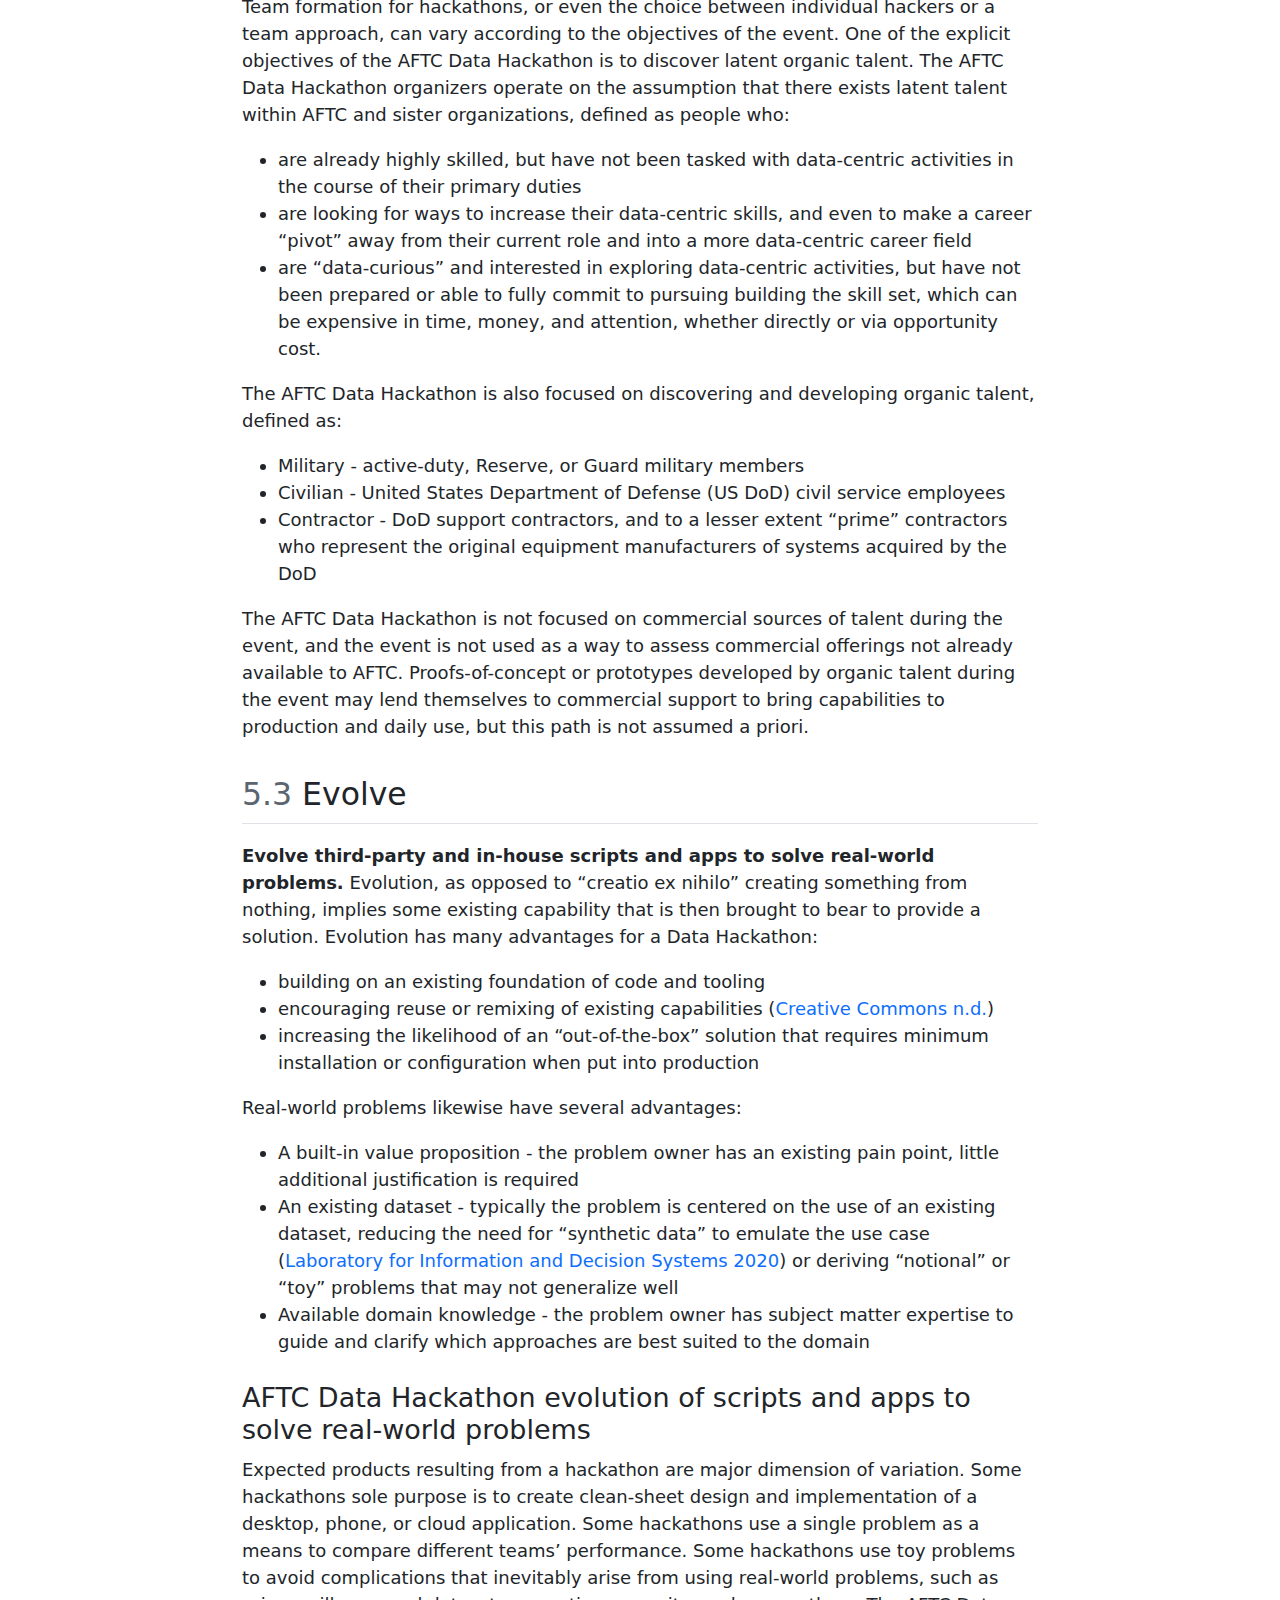
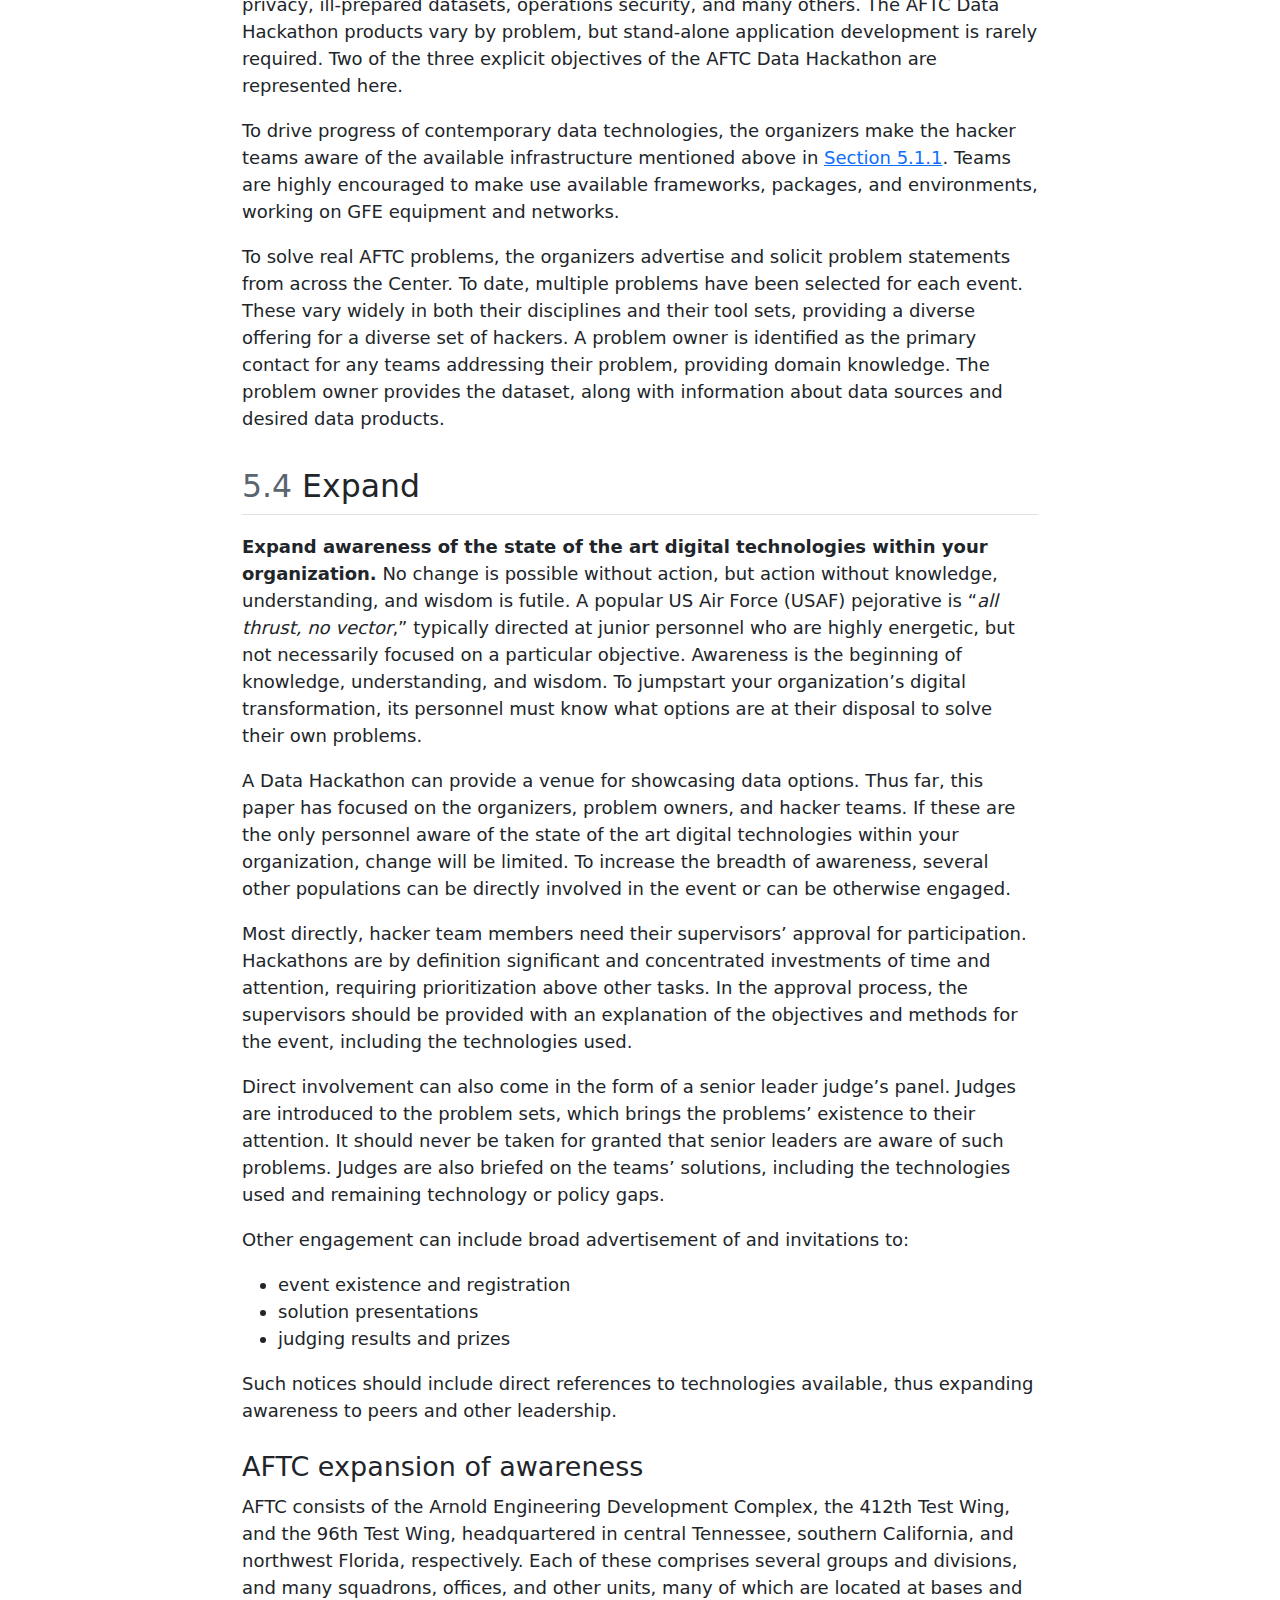
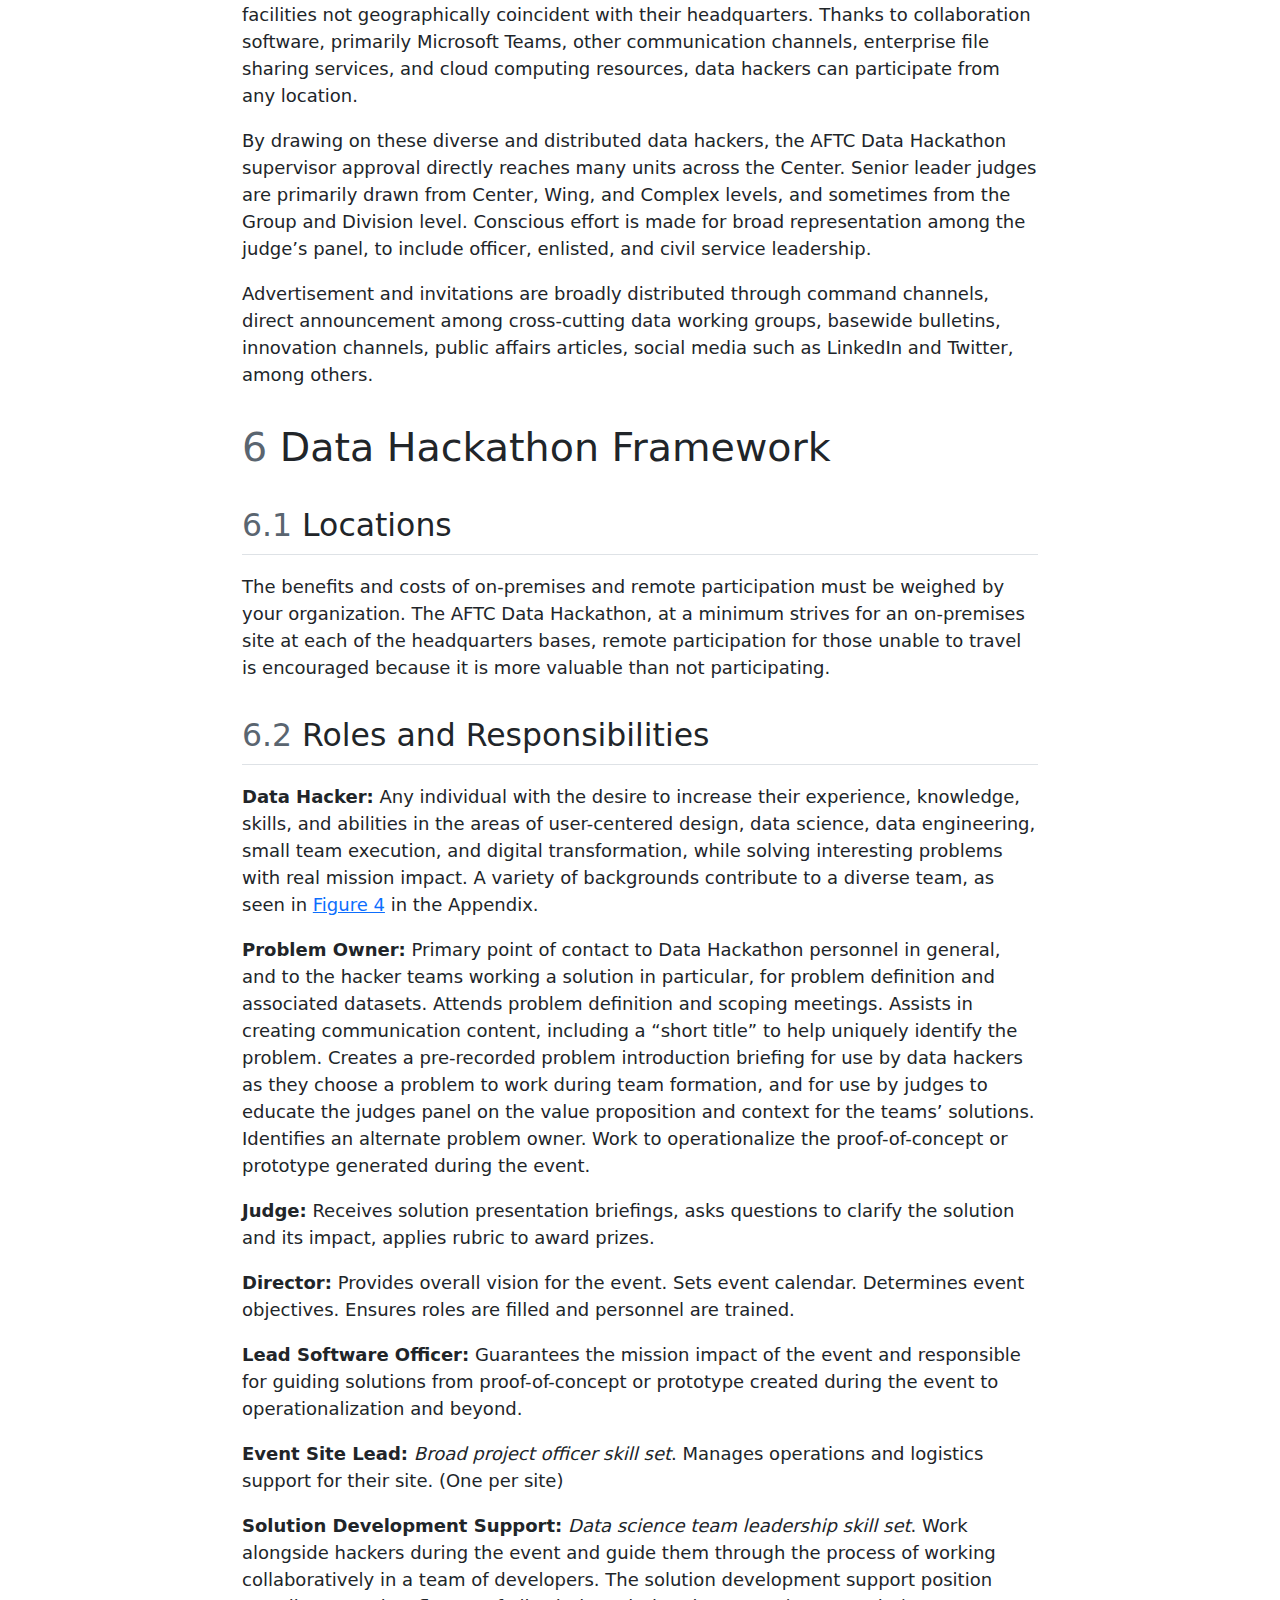
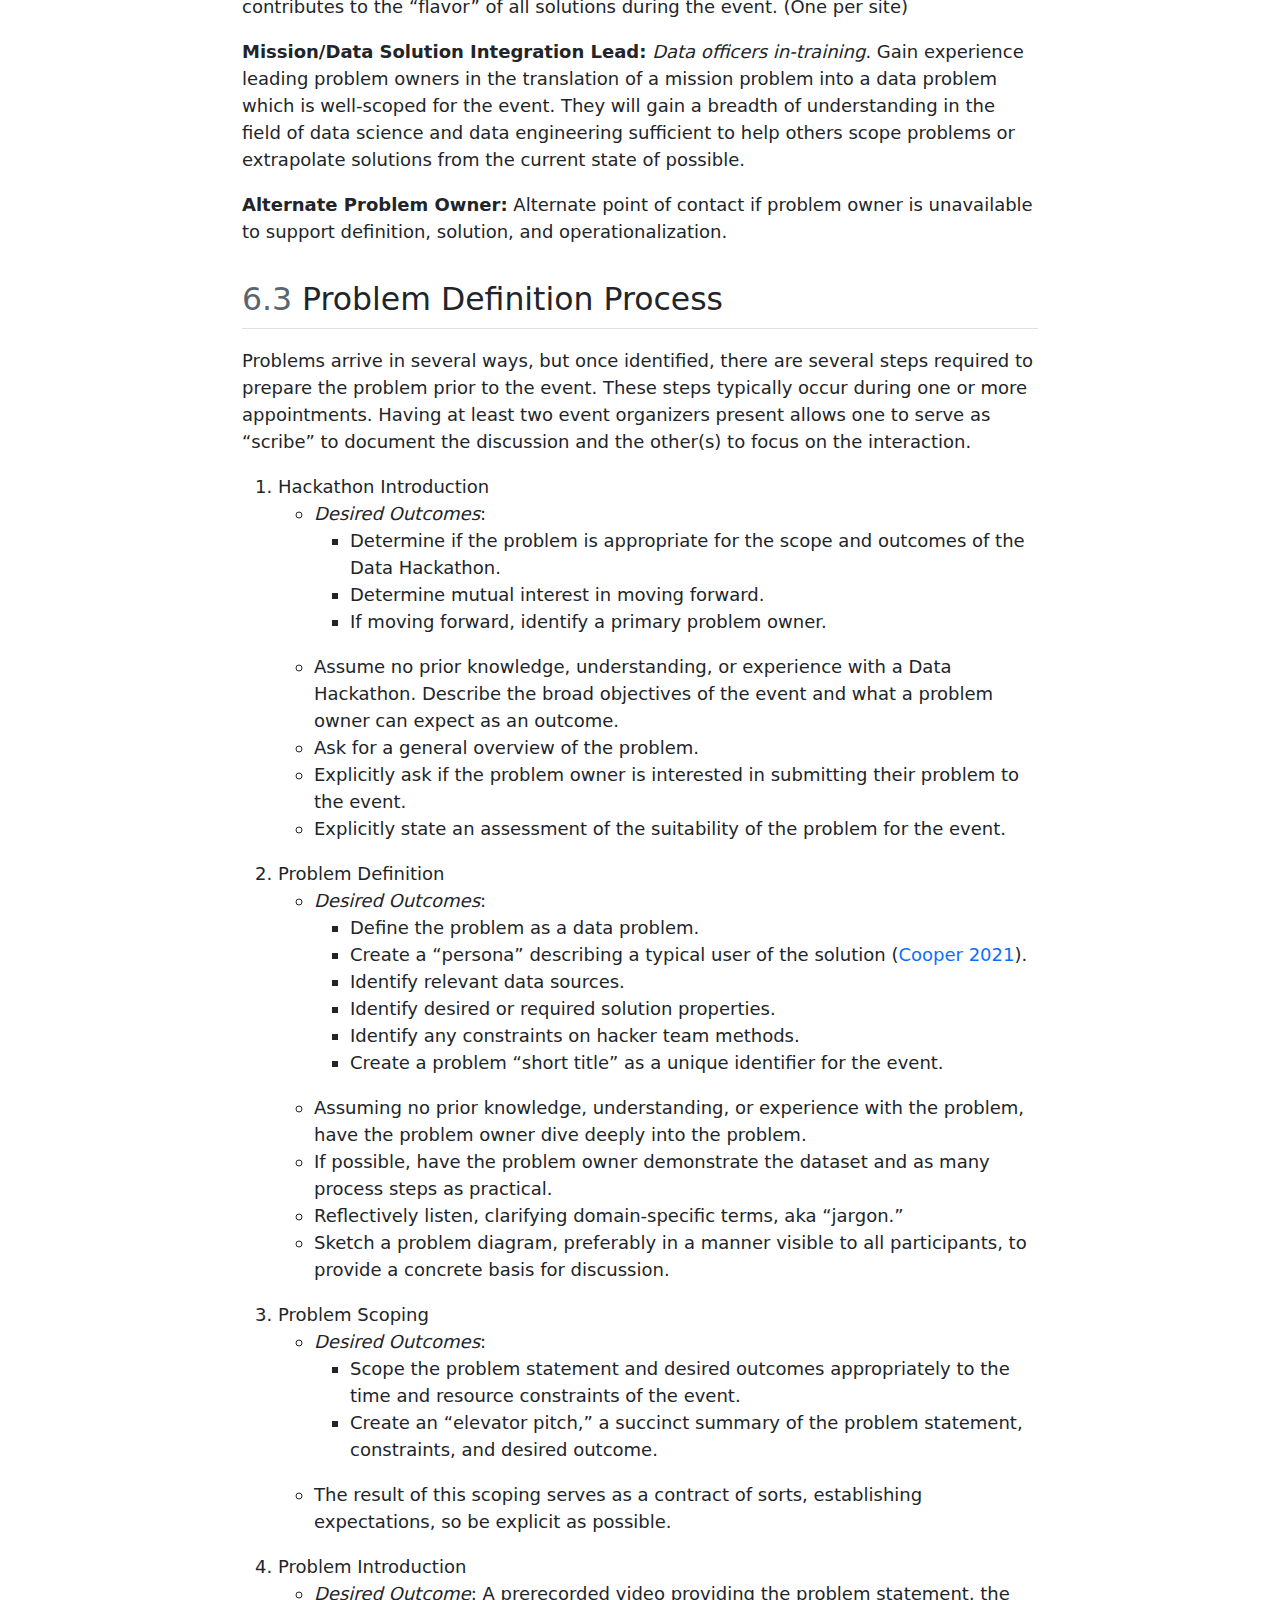
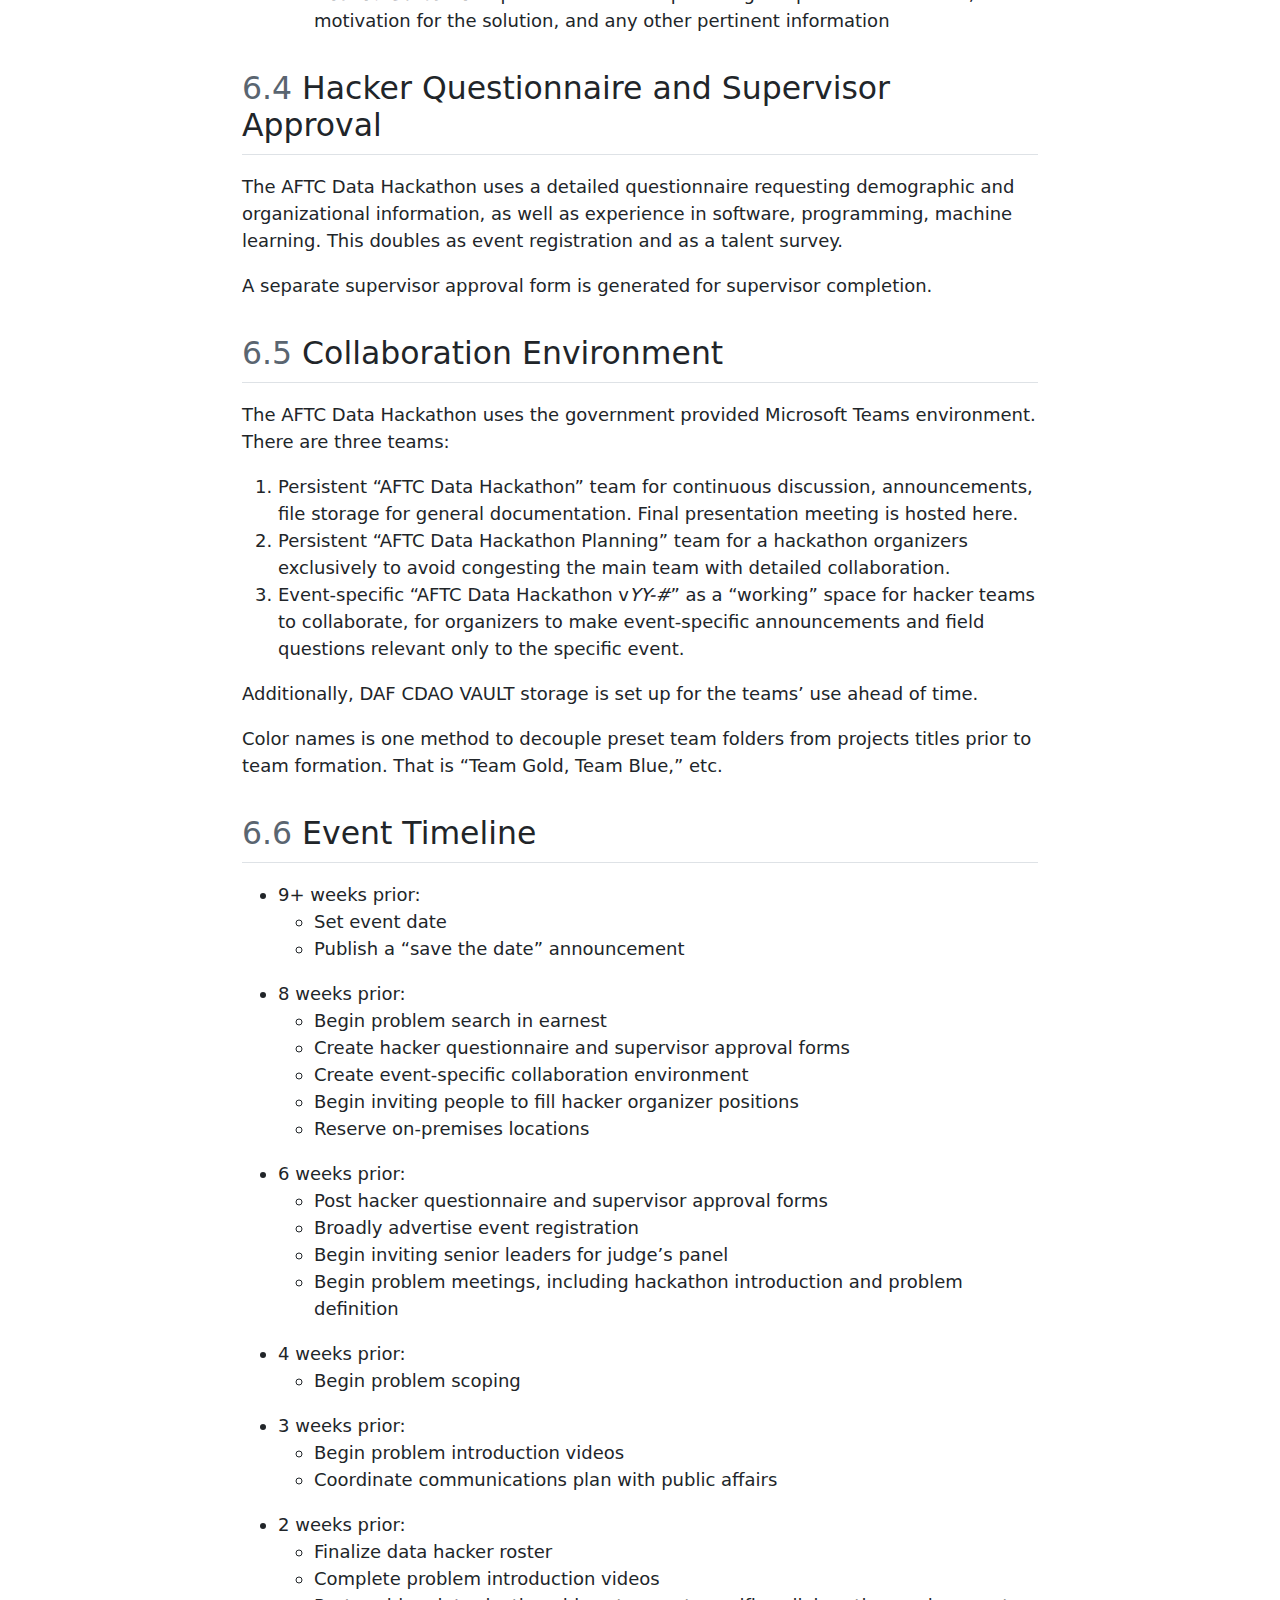
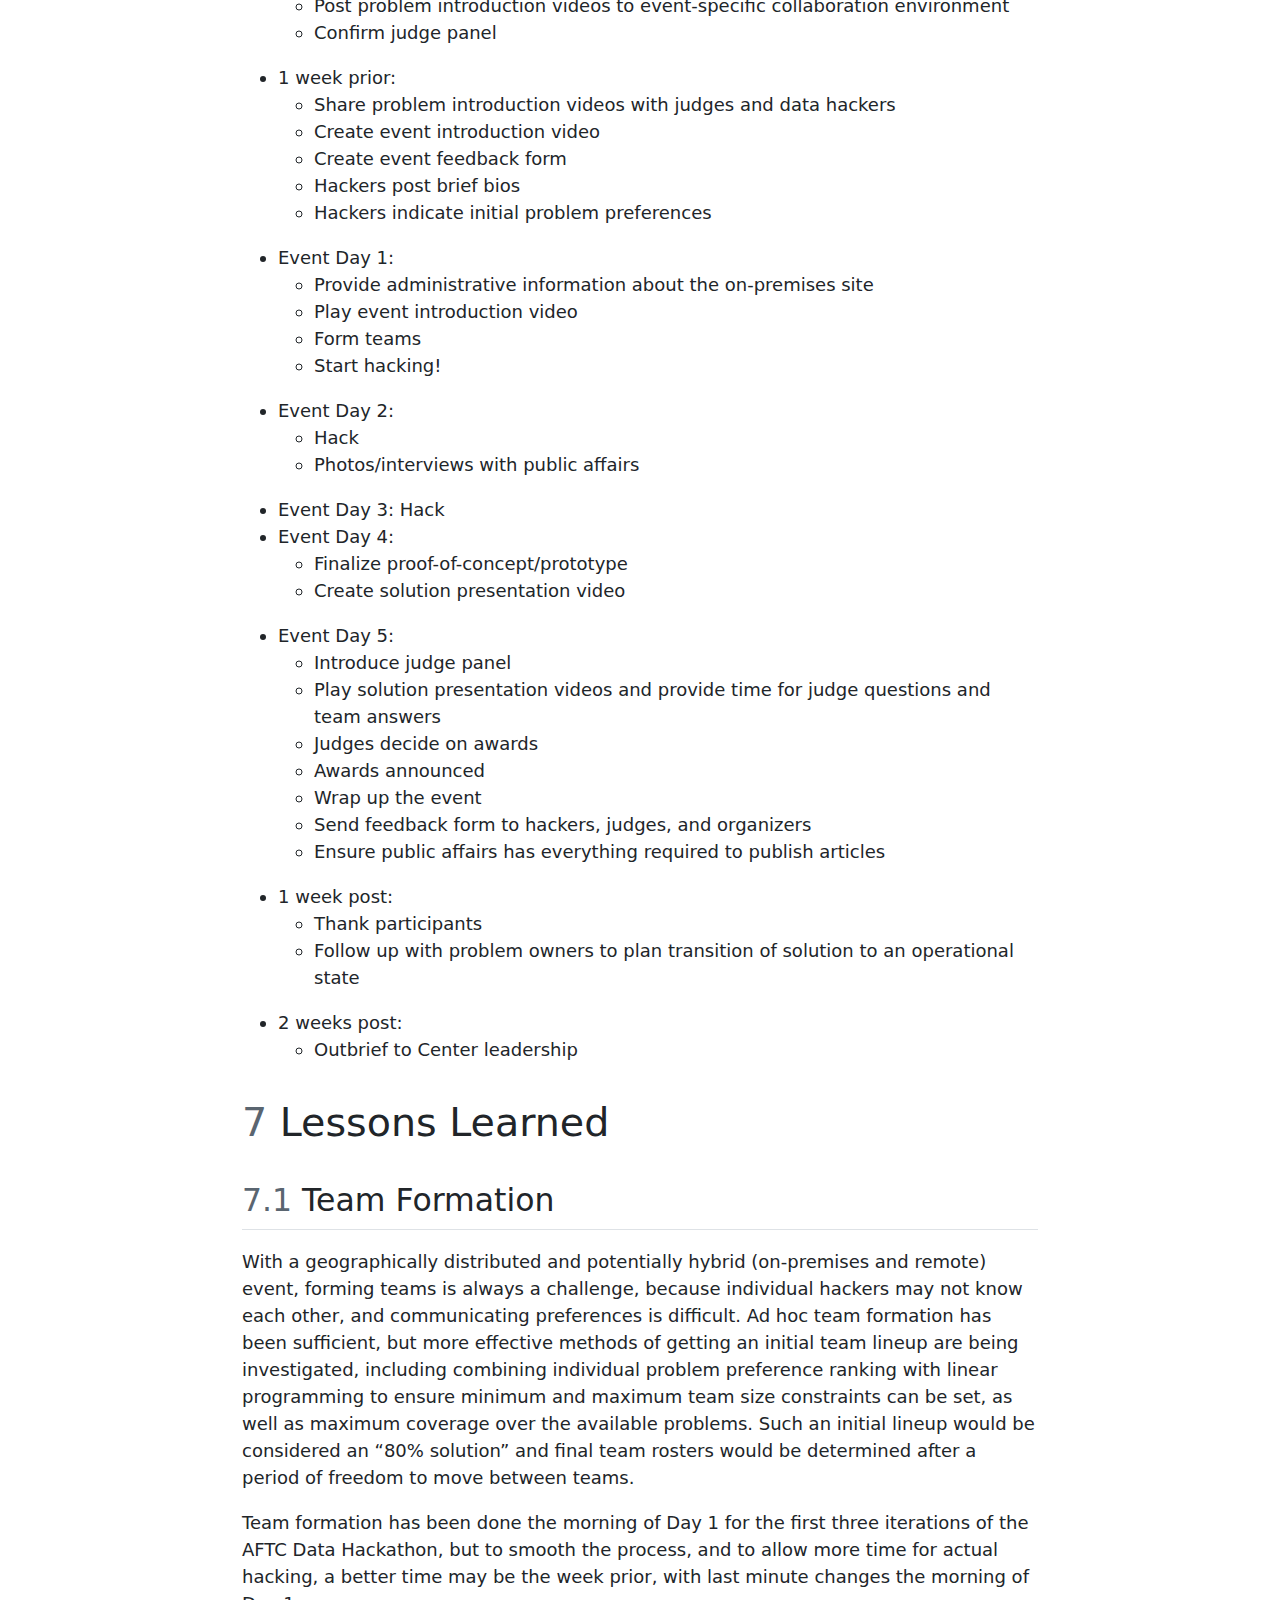
==== commit 3f787216: "adds PA public release" ====
--- a/hackathon-cook-soileau-mccormack.html
+++ b/hackathon-cook-soileau-mccormack.html
@@ -126,6 +126,7 @@
 </tr>
 </tbody>
 </table>
+<p>DISTRIBUTION STATEMENT A. Approved for public release: distribution unlimited. 96TW-2022-0053</p>
 <section id="abstract" class="level1" data-number="1">
 <h1 data-number="1"><span class="header-section-number">1</span> Abstract</h1>
 <p>The United States Department of the Air Force’s (DAF’s) Air Force Test Center (AFTC) completed its third iteration of the AFTC Data Hackathon in August of 2022. “Hackathons” are low risk, high return investments that can jumpstart your test organization’s digital transformation. Hackathons for software engineering have existed for more than two decades in the disciplines of cryptography, web development, and apps. With the advent of data science, big data, machine learning, and artificial intelligence, “Data Hackathons” bring the hackathon model to these data-centric disciplines. A Data Hackathon allows your organization to: explore data infrastructure options, expose “data hackers” to your organization’s test and management data, evolve third-party and in-house scripts and apps to solve real-world problems, and expand awareness of the state of the art digital technologies within your organization. The future of test will require ever increasing data volume, variety, and velocity. The pace of improvement in tools and techniques will continue to accelerate. Data Hackathons can focus your test teams and provide momentum for your organization’s digital transformation.</p>
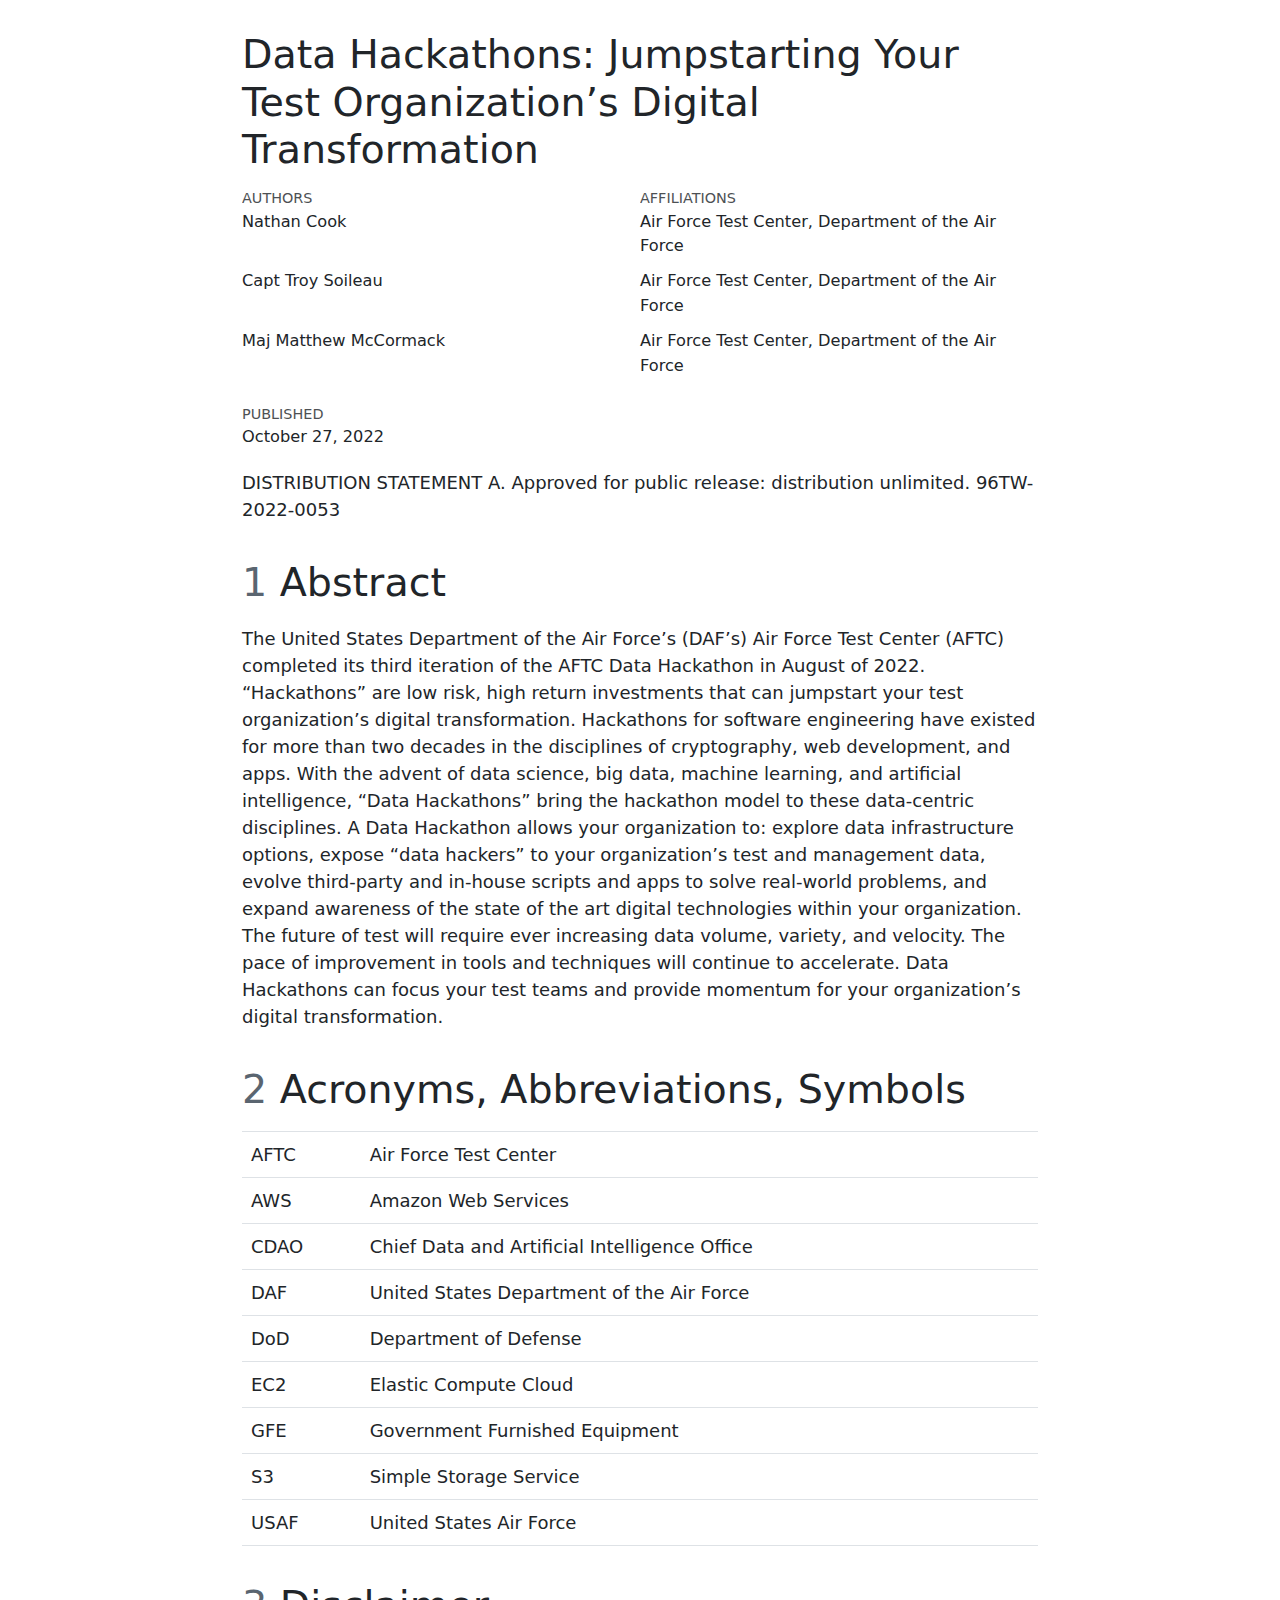
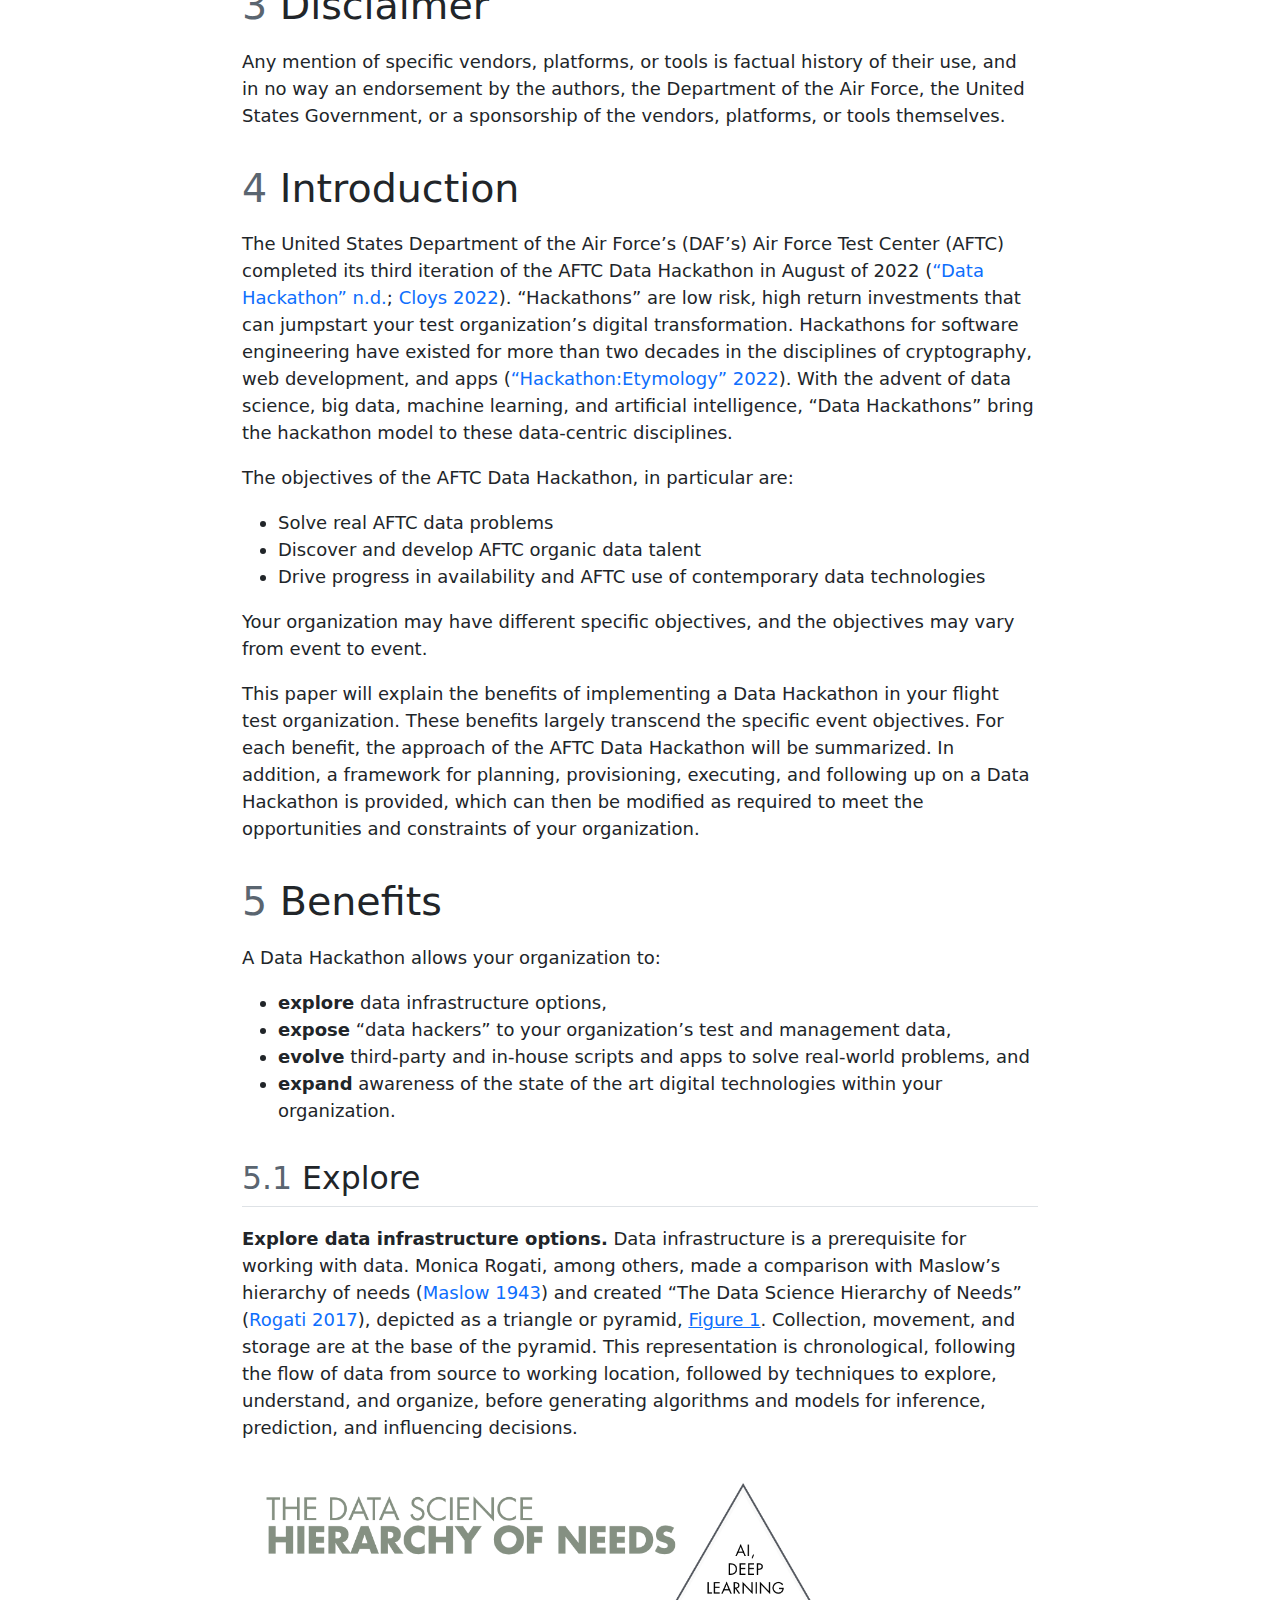
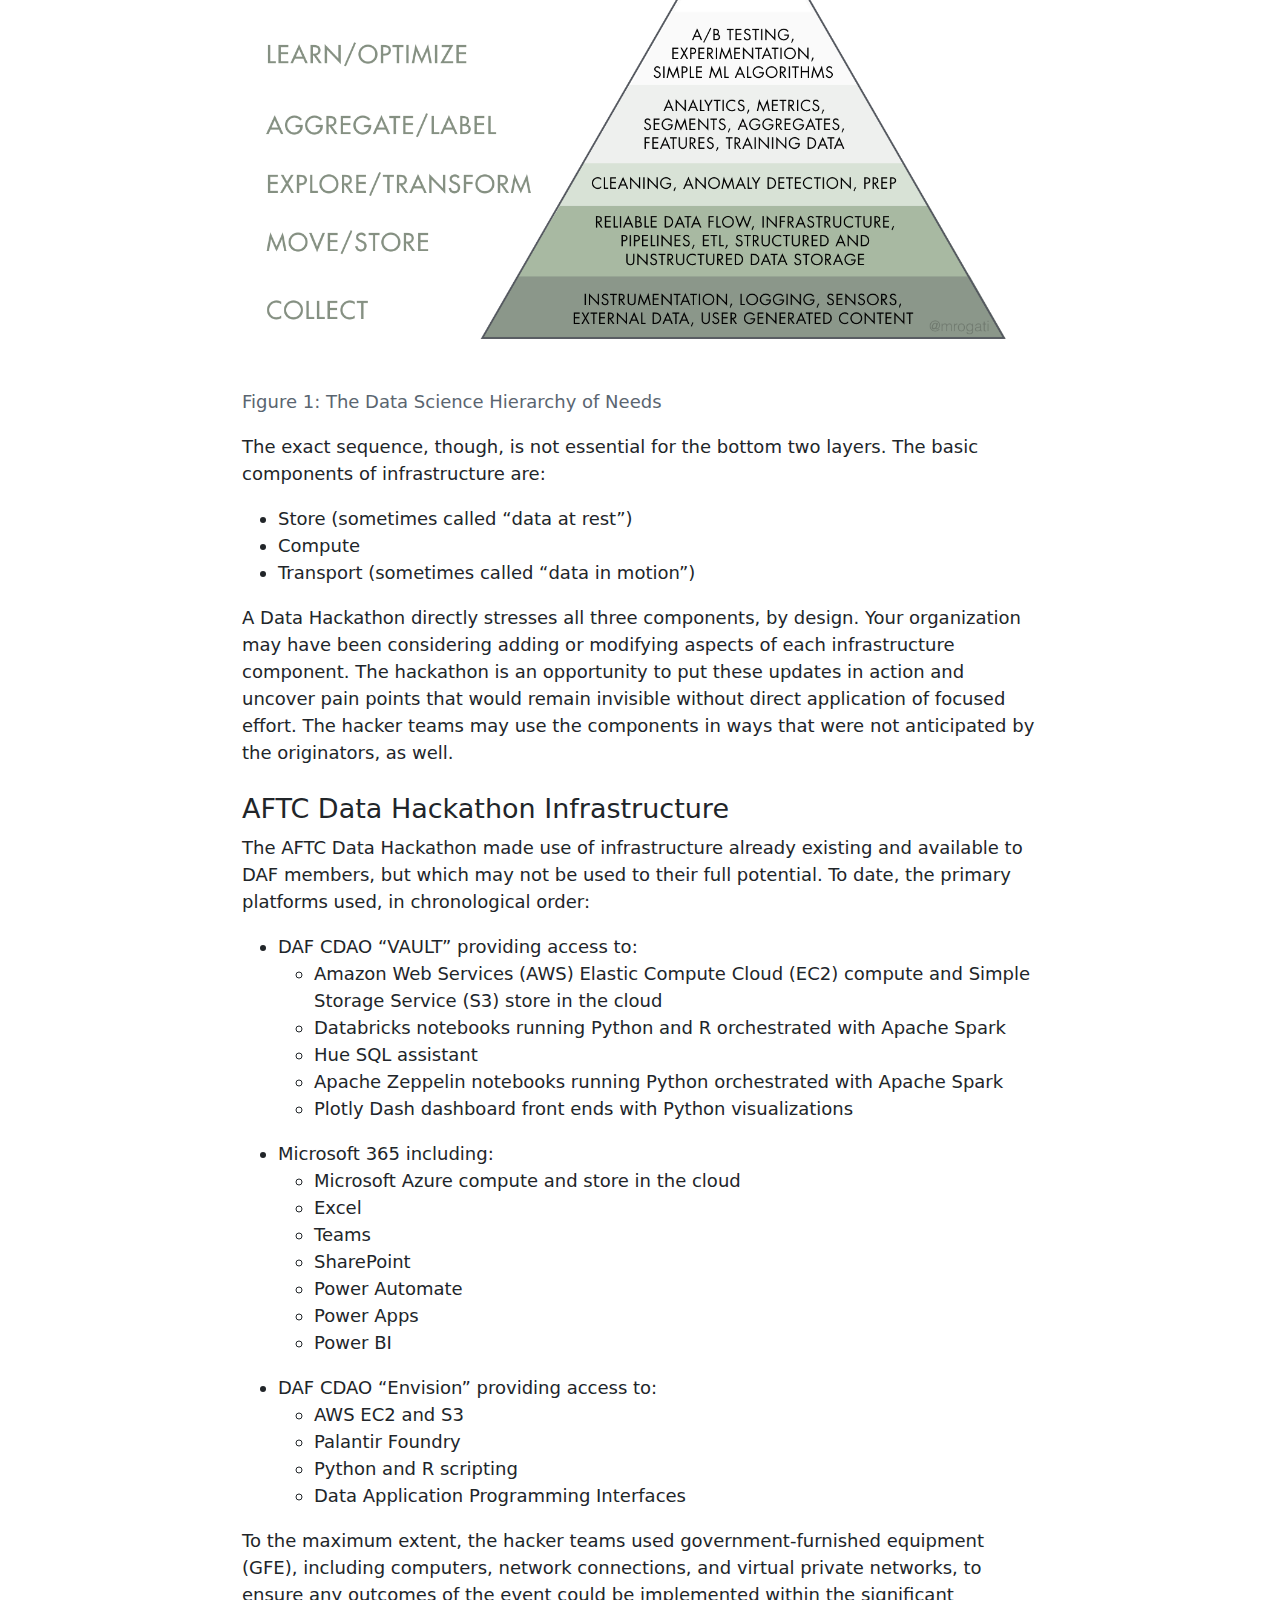
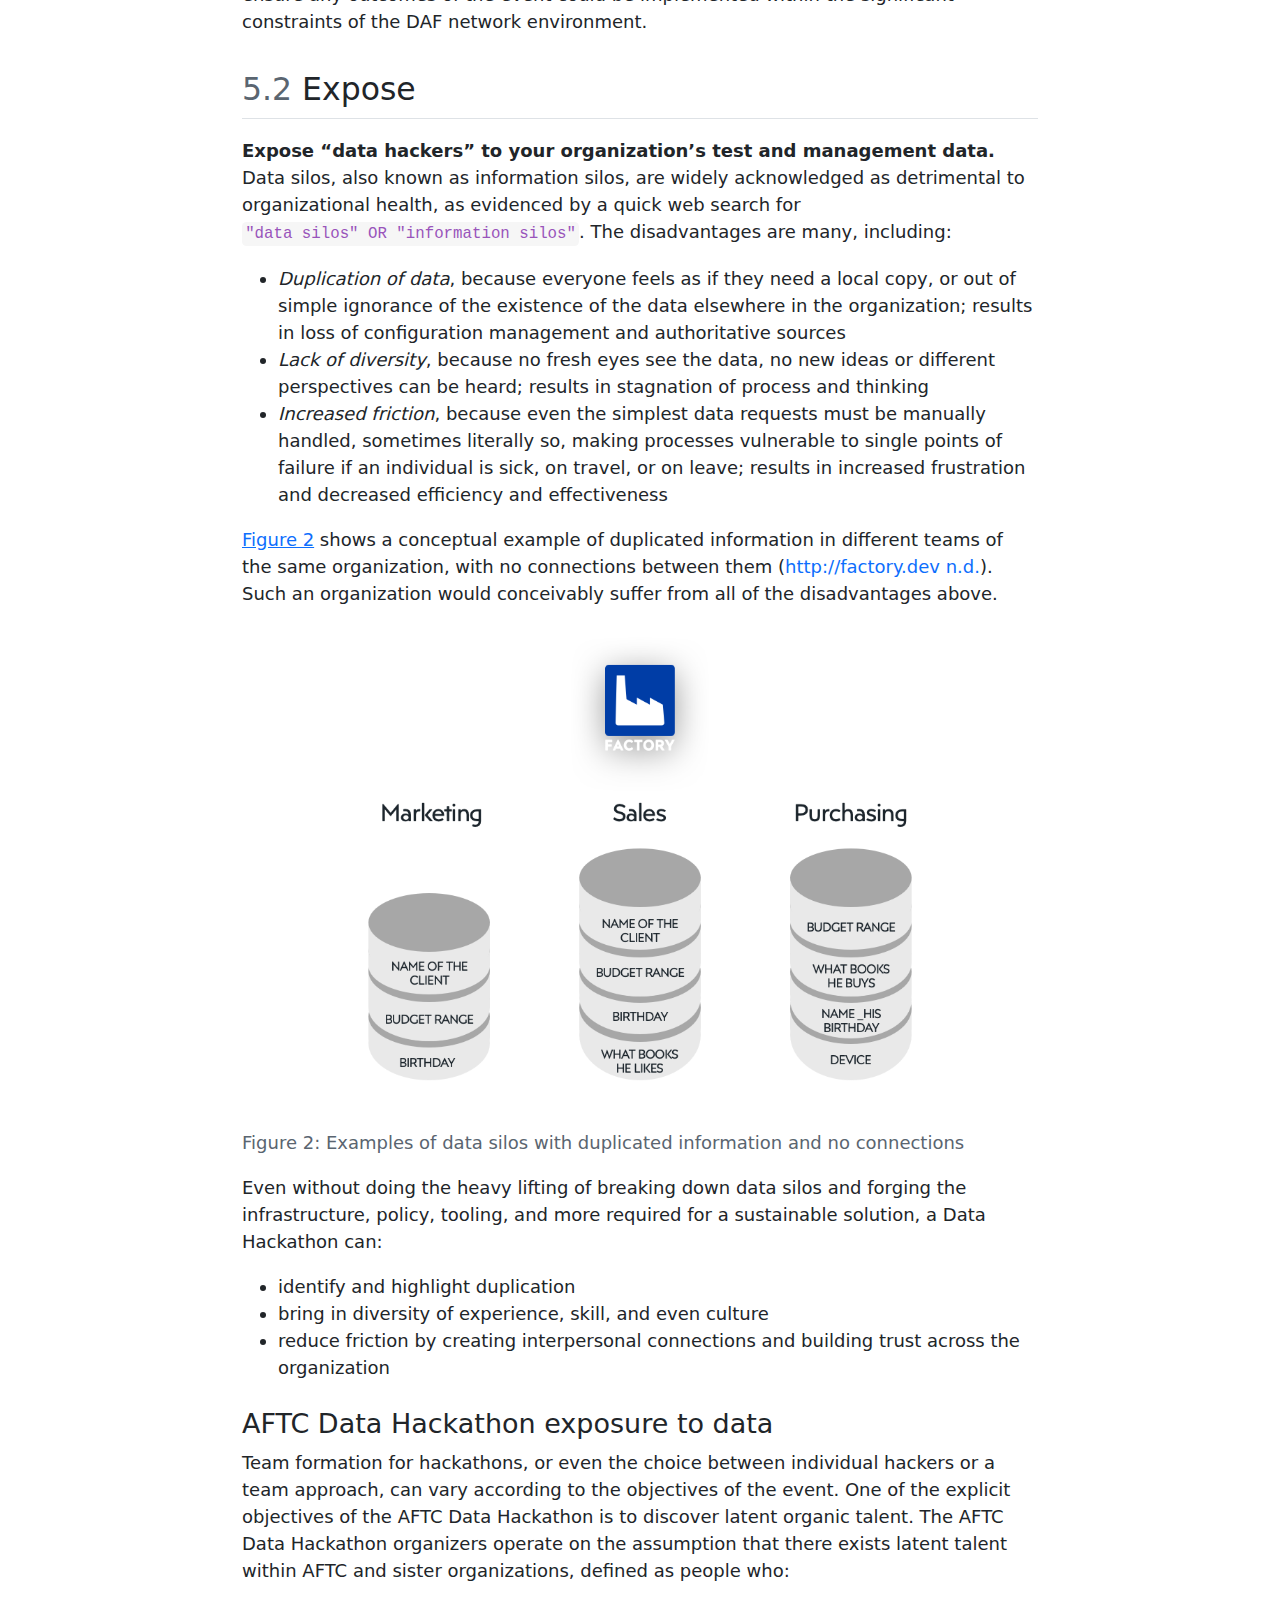
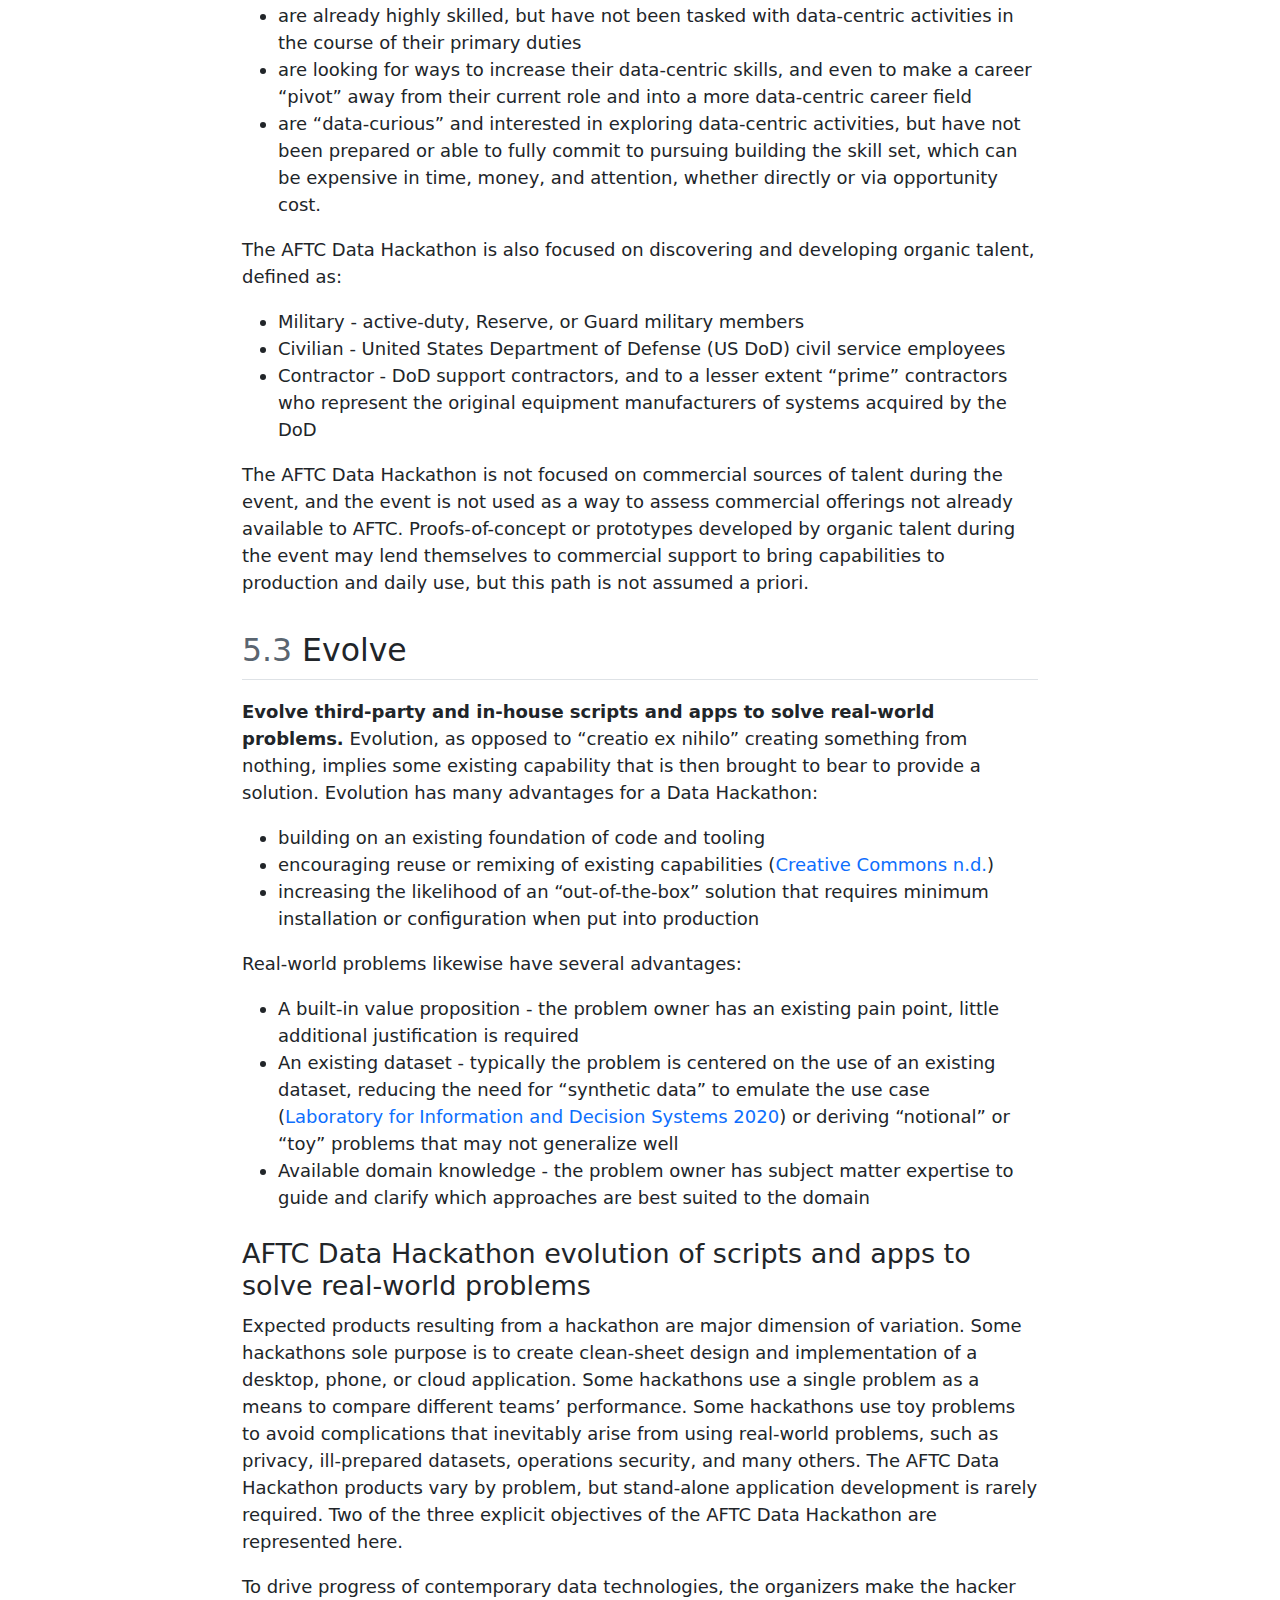
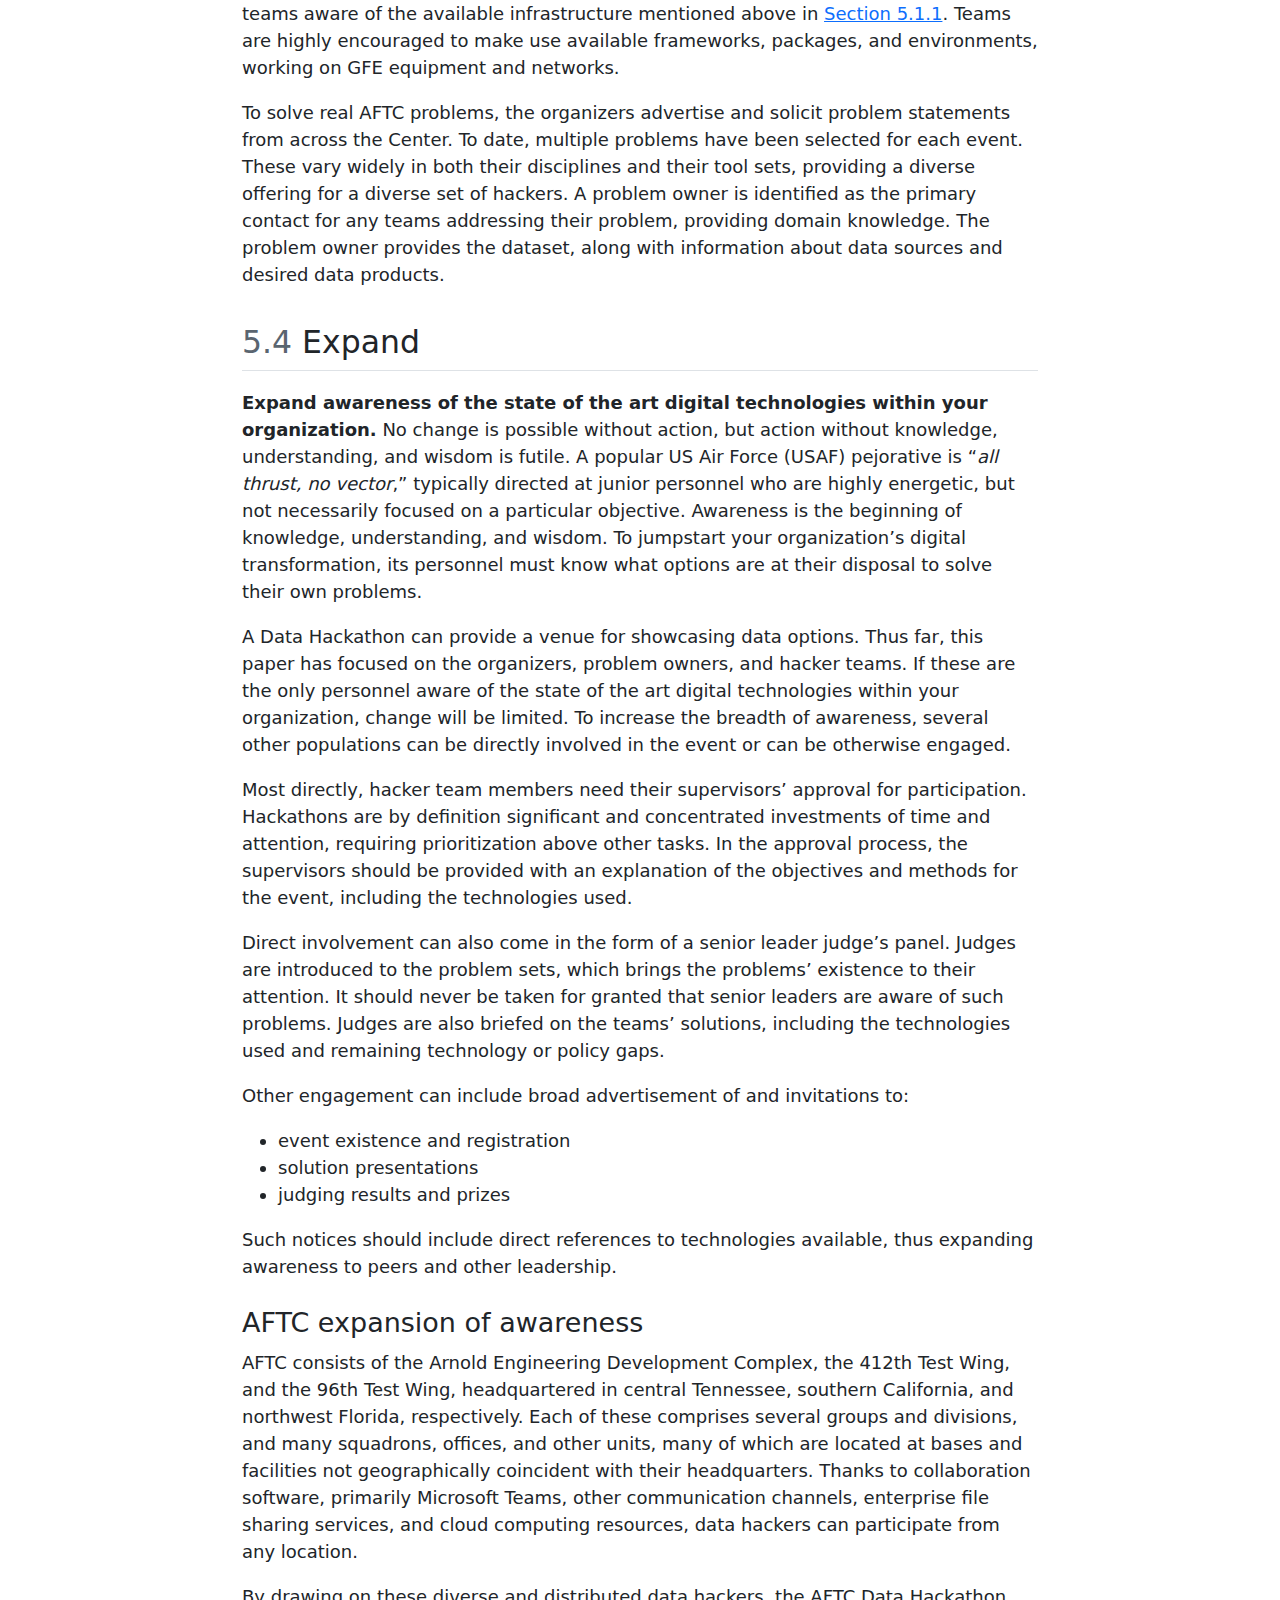
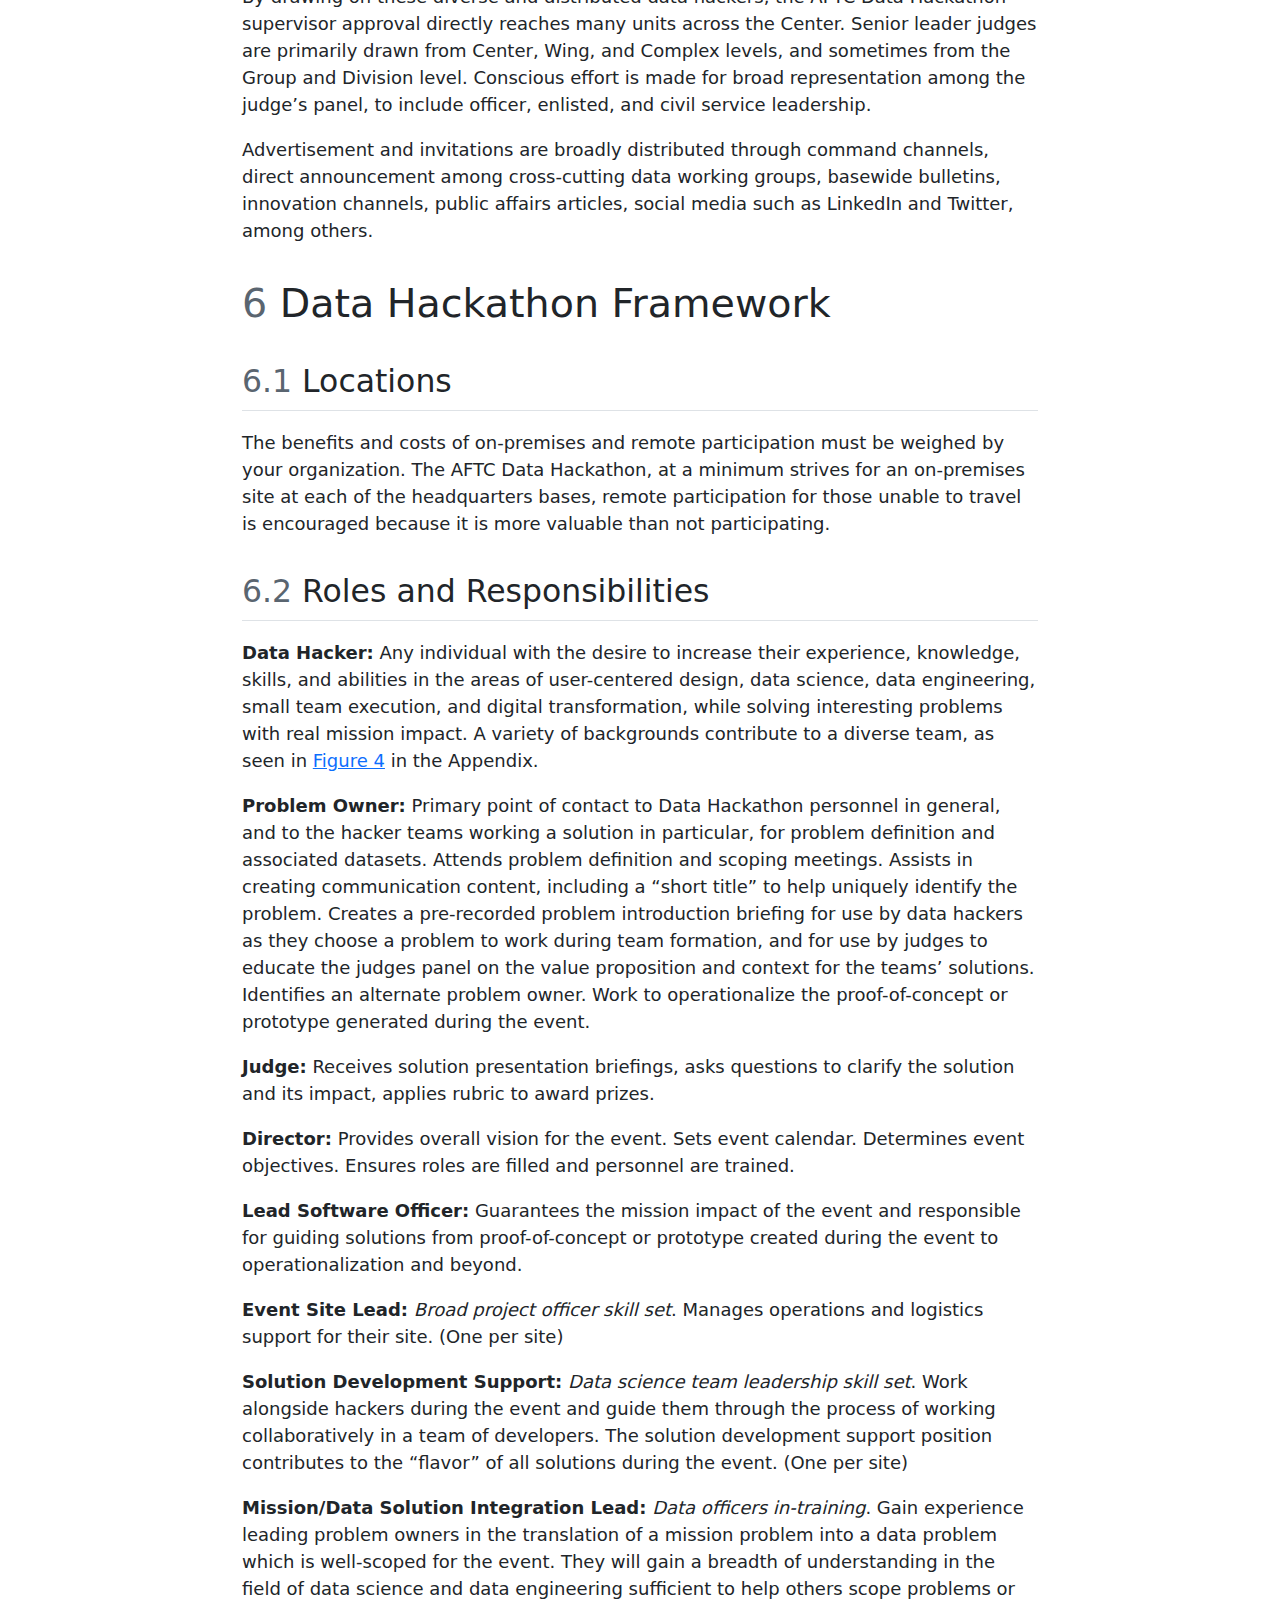
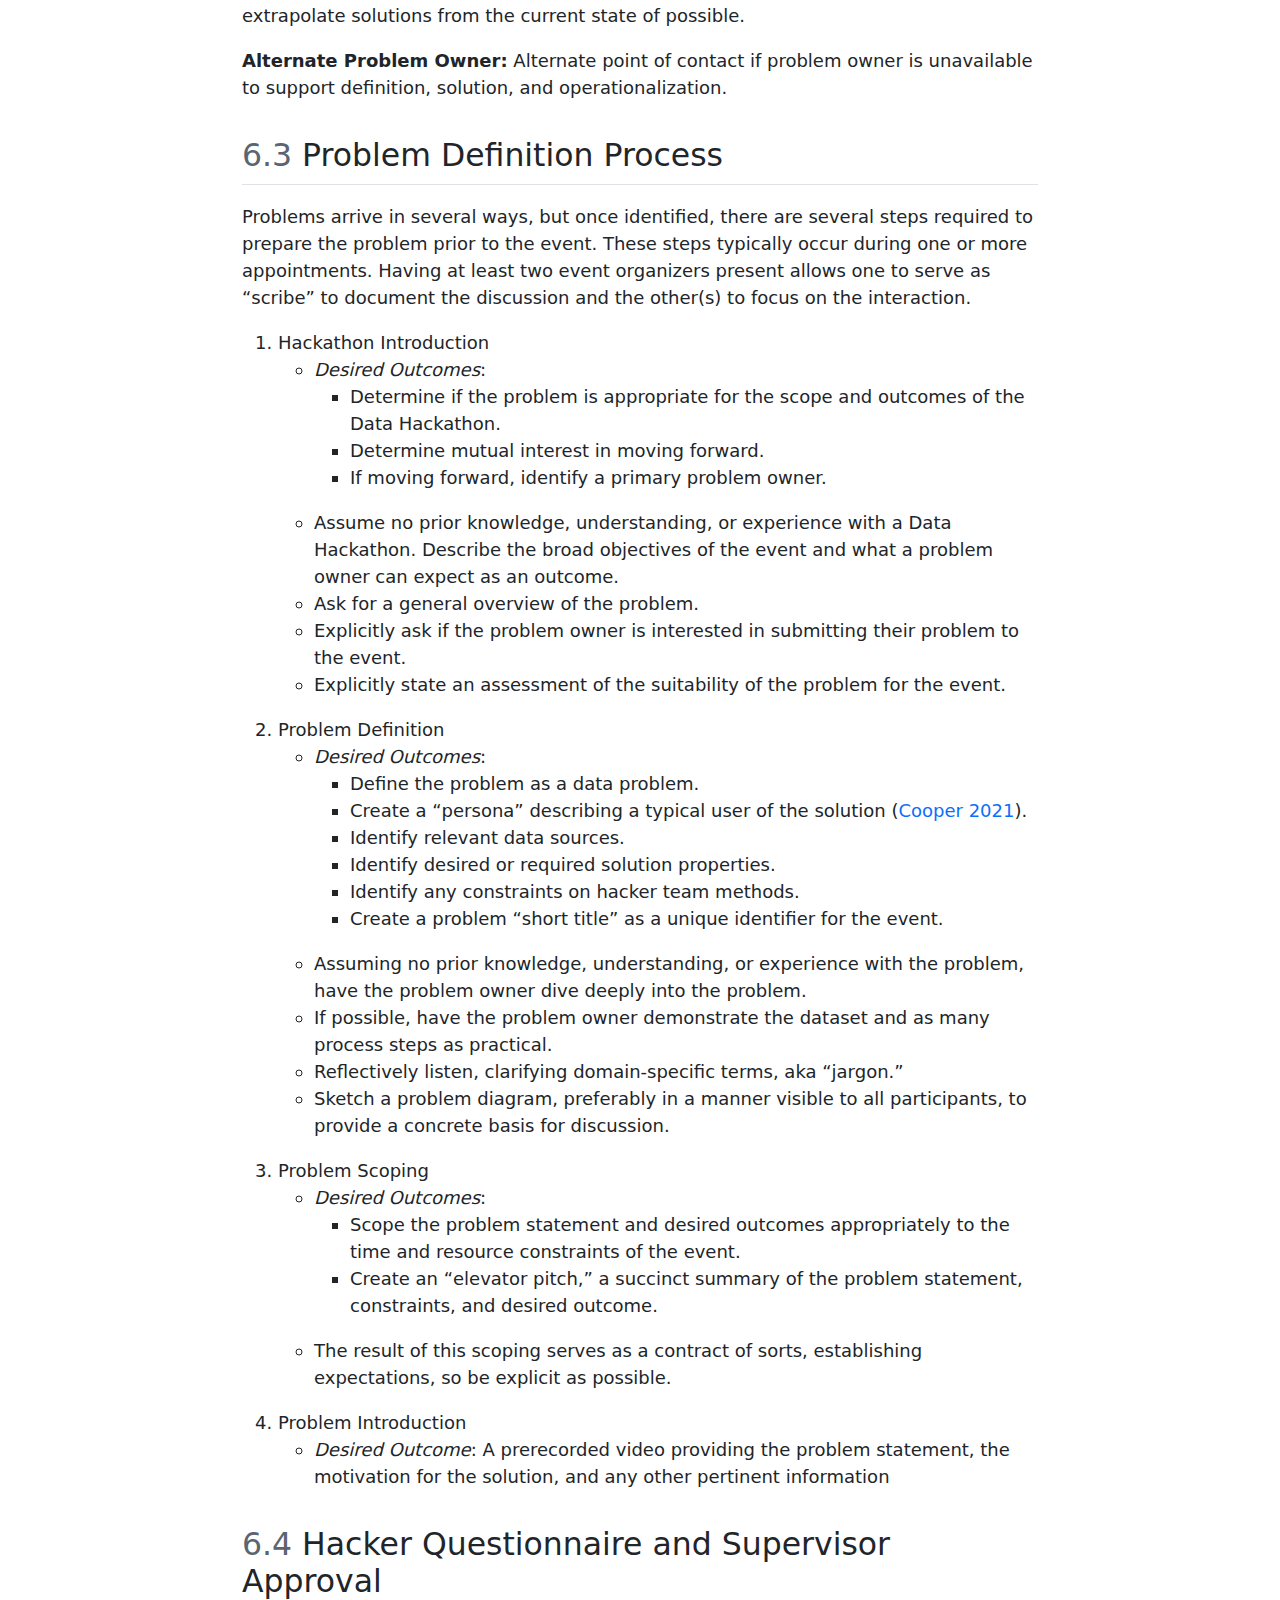
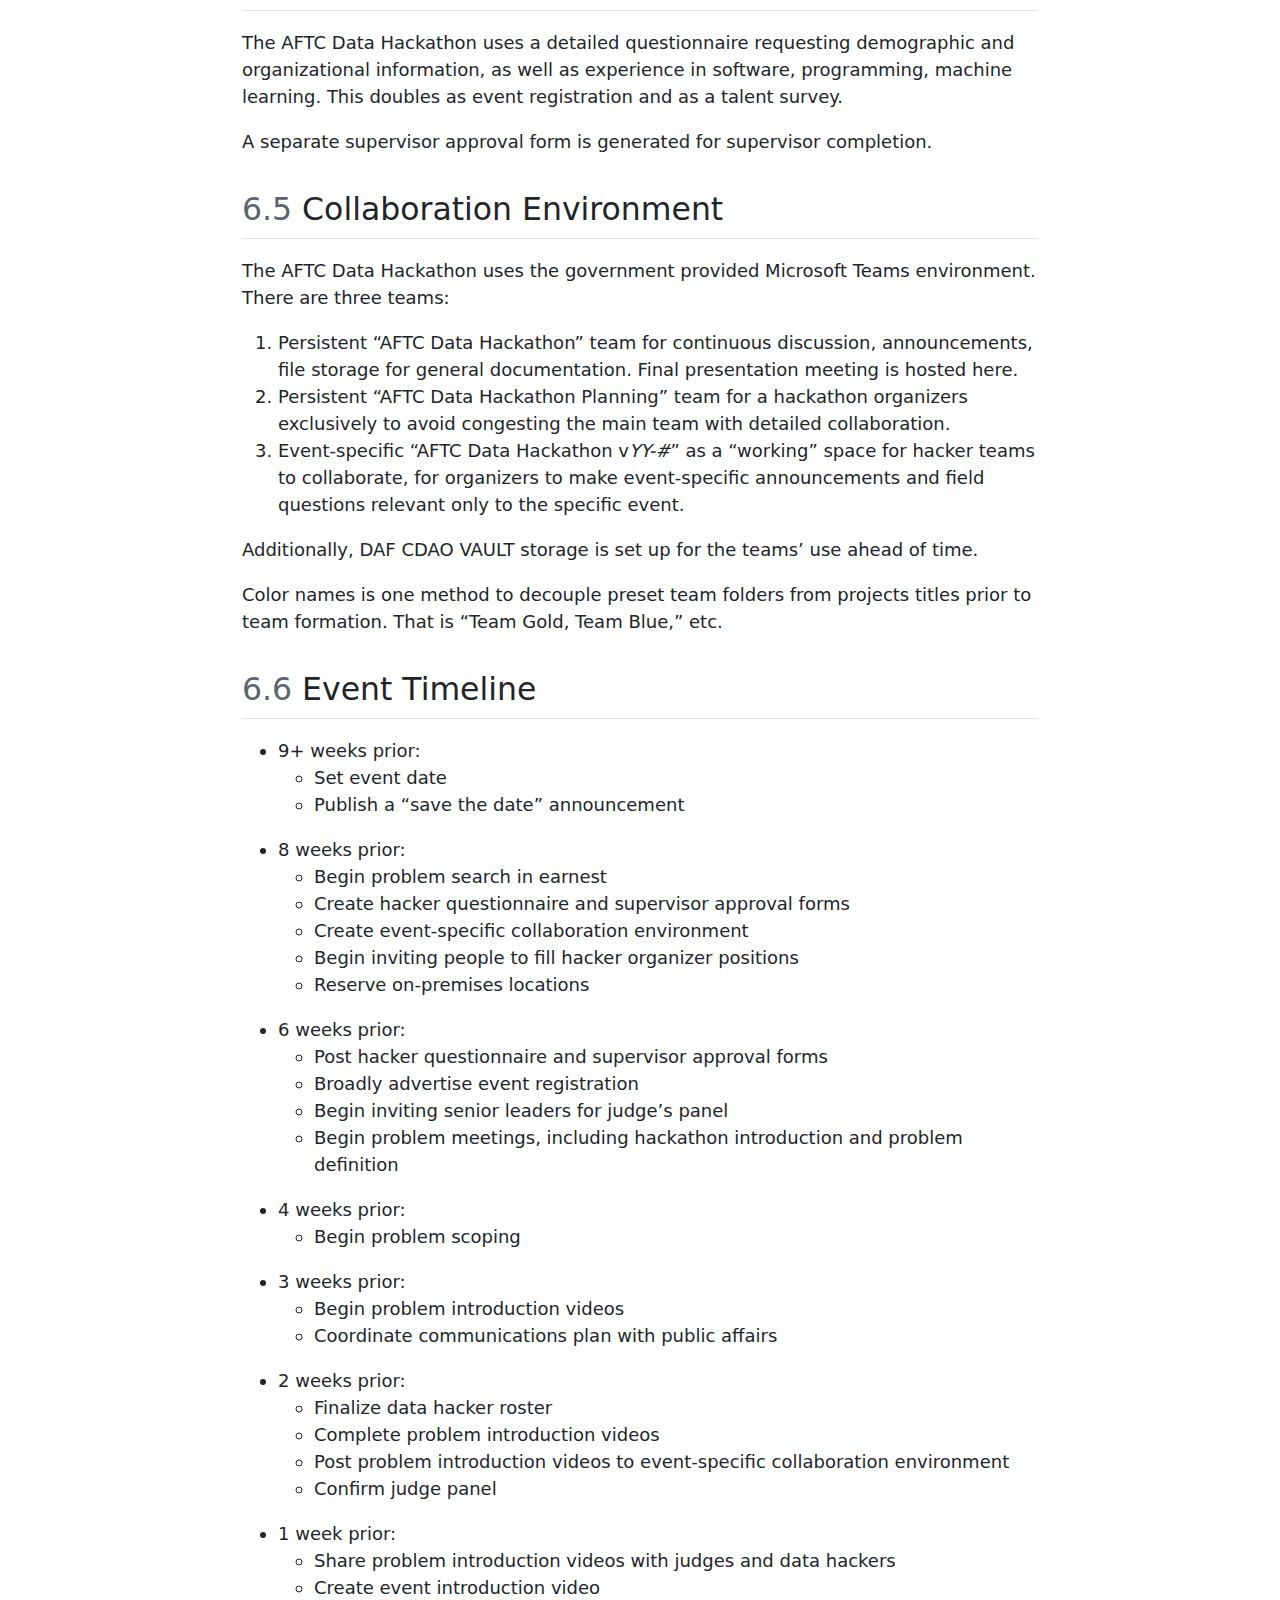
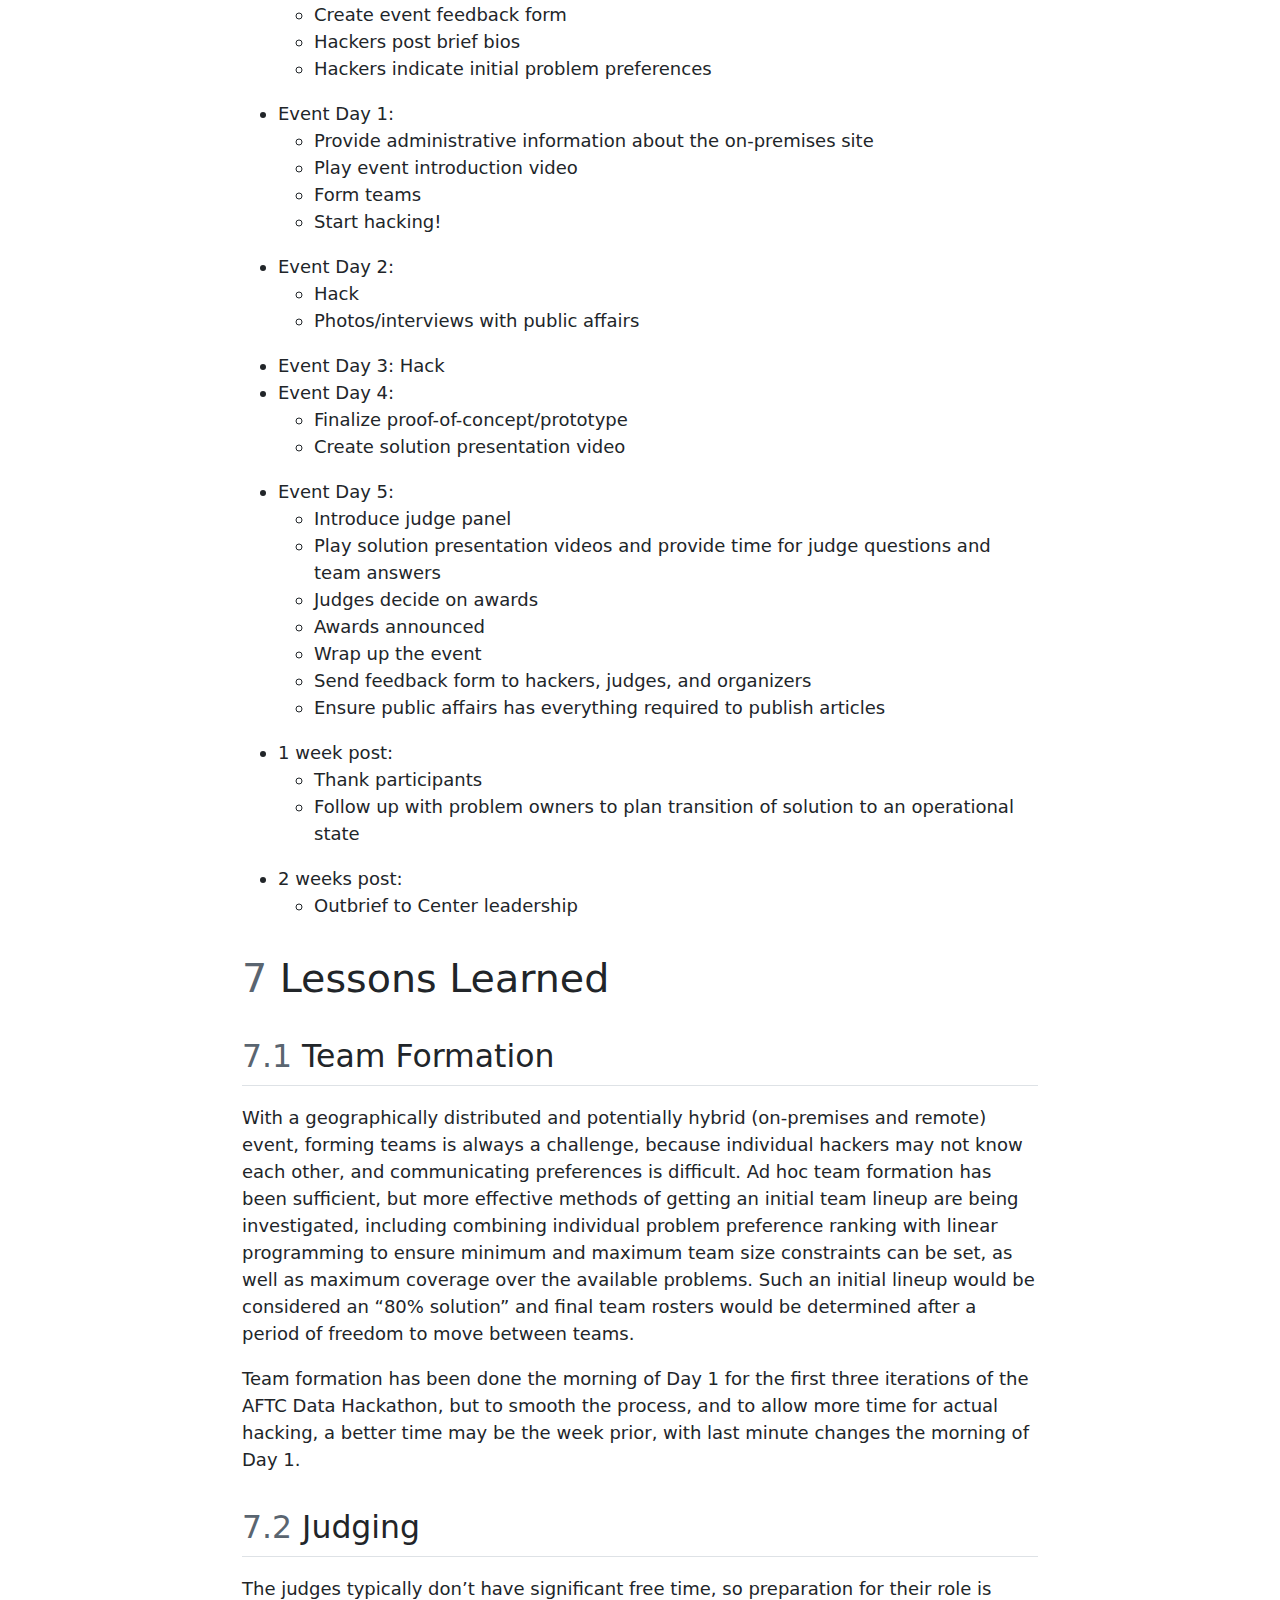
==== commit eced97c4: "Built site for gh-pages" ====
--- a/hackathon-cook-soileau-mccormack.html
+++ b/hackathon-cook-soileau-mccormack.html
@@ -6,6 +6,7 @@
 
 <meta name="viewport" content="width=device-width, initial-scale=1.0, user-scalable=yes">
 
+<meta name="dcterms.date" content="2022-10-27">
 
 <title>Data Hackathons: Jumpstarting Your Test Organization’s Digital Transformation</title>
 <style>
@@ -37,24 +38,53 @@
 </style>
 
 
-<script src="hackathon-cook-soileau-mccormack_files/libs/clipboard/clipboard.min.js"></script>
-<script src="hackathon-cook-soileau-mccormack_files/libs/quarto-html/quarto.js"></script>
-<script src="hackathon-cook-soileau-mccormack_files/libs/quarto-html/popper.min.js"></script>
-<script src="hackathon-cook-soileau-mccormack_files/libs/quarto-html/tippy.umd.min.js"></script>
-<script src="hackathon-cook-soileau-mccormack_files/libs/quarto-html/anchor.min.js"></script>
-<link href="hackathon-cook-soileau-mccormack_files/libs/quarto-html/tippy.css" rel="stylesheet">
-<link href="hackathon-cook-soileau-mccormack_files/libs/quarto-html/quarto-syntax-highlighting.css" rel="stylesheet" id="quarto-text-highlighting-styles">
-<script src="hackathon-cook-soileau-mccormack_files/libs/bootstrap/bootstrap.min.js"></script>
-<link href="hackathon-cook-soileau-mccormack_files/libs/bootstrap/bootstrap-icons.css" rel="stylesheet">
-<link href="hackathon-cook-soileau-mccormack_files/libs/bootstrap/bootstrap.min.css" rel="stylesheet" id="quarto-bootstrap" data-mode="light">
+<script src="site_libs/quarto-nav/quarto-nav.js"></script>
+<script src="site_libs/clipboard/clipboard.min.js"></script>
+<script src="site_libs/quarto-search/autocomplete.umd.js"></script>
+<script src="site_libs/quarto-search/fuse.min.js"></script>
+<script src="site_libs/quarto-search/quarto-search.js"></script>
+<meta name="quarto:offset" content="./">
+<script src="site_libs/quarto-html/quarto.js"></script>
+<script src="site_libs/quarto-html/popper.min.js"></script>
+<script src="site_libs/quarto-html/tippy.umd.min.js"></script>
+<script src="site_libs/quarto-html/anchor.min.js"></script>
+<link href="site_libs/quarto-html/tippy.css" rel="stylesheet">
+<link href="site_libs/quarto-html/quarto-syntax-highlighting.css" rel="stylesheet" id="quarto-text-highlighting-styles">
+<script src="site_libs/bootstrap/bootstrap.min.js"></script>
+<link href="site_libs/bootstrap/bootstrap-icons.css" rel="stylesheet">
+<link href="site_libs/bootstrap/bootstrap.min.css" rel="stylesheet" id="quarto-bootstrap" data-mode="light">
+<script id="quarto-search-options" type="application/json">{
+  "location": "sidebar",
+  "copy-button": false,
+  "collapse-after": 3,
+  "panel-placement": "start",
+  "type": "textbox",
+  "limit": 20,
+  "language": {
+    "search-no-results-text": "No results",
+    "search-matching-documents-text": "matching documents",
+    "search-copy-link-title": "Copy link to search",
+    "search-hide-matches-text": "Hide additional matches",
+    "search-more-match-text": "more match in this document",
+    "search-more-matches-text": "more matches in this document",
+    "search-clear-button-title": "Clear",
+    "search-detached-cancel-button-title": "Cancel",
+    "search-submit-button-title": "Submit"
+  }
+}</script>
 
 
 </head>
 
 <body class="fullcontent">
 
-<div id="quarto-content" class="page-columns page-rows-contents page-layout-article">
-
+<div id="quarto-search-results"></div>
+<!-- content -->
+<div id="quarto-content" class="quarto-container page-columns page-rows-contents page-layout-article">
+<!-- sidebar -->
+<!-- margin-sidebar -->
+    
+<!-- main -->
 <main class="content" id="quarto-document-content">
 
 <header id="title-block-header" class="quarto-title-block default">
@@ -96,36 +126,18 @@
 <div class="quarto-title-meta">
 
       
+    <div>
+    <div class="quarto-title-meta-heading">Published</div>
+    <div class="quarto-title-meta-contents">
+      <p class="date">October 27, 2022</p>
+    </div>
+  </div>
     
   </div>
   
 
 </header>
 
-<table class="table">
-<colgroup>
-<col style="width: 32%">
-<col style="width: 31%">
-<col style="width: 36%">
-</colgroup>
-<tbody>
-<tr class="odd">
-<td style="text-align: center;">Nathan Cook</td>
-<td style="text-align: center;">Capt Troy Soileau</td>
-<td style="text-align: center;">Maj Matthew McCormack</td>
-</tr>
-<tr class="even">
-<td style="text-align: center;">96th Operations Group</td>
-<td style="text-align: center;">96th Cyberspace Group</td>
-<td style="text-align: center;">USAF Test Pilot School</td>
-</tr>
-<tr class="odd">
-<td style="text-align: center;"></td>
-<td style="text-align: center;">Air Force Test Center Department of the Air Force</td>
-<td style="text-align: center;"></td>
-</tr>
-</tbody>
-</table>
 <p>DISTRIBUTION STATEMENT A. Approved for public release: distribution unlimited. 96TW-2022-0053</p>
 <section id="abstract" class="level1" data-number="1">
 <h1 data-number="1"><span class="header-section-number">1</span> Abstract</h1>
@@ -670,8 +682,9 @@
 <span>“Zeppelin.”</span> n.d. Accessed August 26, 2022. <a href="https://zeppelin.apache.org/">https://zeppelin.apache.org/</a>.
 </div>
 </div>
-</div></section></div></main>
-<!-- /main column -->
+
+
+</div></section></div></main> <!-- /main -->
 <script id="quarto-html-after-body" type="application/javascript">
 window.document.addEventListener("DOMContentLoaded", function (event) {
   const toggleBodyColorMode = (bsSheetEl) => {
--- a/site_libs/quarto-html/tippy.css
+++ b/site_libs/quarto-html/tippy.css
@@ -0,0 +1 @@
+.tippy-box[data-animation=fade][data-state=hidden]{opacity:0}[data-tippy-root]{max-width:calc(100vw - 10px)}.tippy-box{position:relative;background-color:#333;color:#fff;border-radius:4px;font-size:14px;line-height:1.4;white-space:normal;outline:0;transition-property:transform,visibility,opacity}.tippy-box[data-placement^=top]>.tippy-arrow{bottom:0}.tippy-box[data-placement^=top]>.tippy-arrow:before{bottom:-7px;left:0;border-width:8px 8px 0;border-top-color:initial;transform-origin:center top}.tippy-box[data-placement^=bottom]>.tippy-arrow{top:0}.tippy-box[data-placement^=bottom]>.tippy-arrow:before{top:-7px;left:0;border-width:0 8px 8px;border-bottom-color:initial;transform-origin:center bottom}.tippy-box[data-placement^=left]>.tippy-arrow{right:0}.tippy-box[data-placement^=left]>.tippy-arrow:before{border-width:8px 0 8px 8px;border-left-color:initial;right:-7px;transform-origin:center left}.tippy-box[data-placement^=right]>.tippy-arrow{left:0}.tippy-box[data-placement^=right]>.tippy-arrow:before{left:-7px;border-width:8px 8px 8px 0;border-right-color:initial;transform-origin:center right}.tippy-box[data-inertia][data-state=visible]{transition-timing-function:cubic-bezier(.54,1.5,.38,1.11)}.tippy-arrow{width:16px;height:16px;color:#333}.tippy-arrow:before{content:"";position:absolute;border-color:transparent;border-style:solid}.tippy-content{position:relative;padding:5px 9px;z-index:1}--- a/site_libs/quarto-html/quarto-syntax-highlighting.css
+++ b/site_libs/quarto-html/quarto-syntax-highlighting.css
@@ -0,0 +1,171 @@
+/* quarto syntax highlight colors */
+:root {
+  --quarto-hl-ot-color: #003B4F;
+  --quarto-hl-at-color: #657422;
+  --quarto-hl-ss-color: #20794D;
+  --quarto-hl-an-color: #5E5E5E;
+  --quarto-hl-fu-color: #4758AB;
+  --quarto-hl-st-color: #20794D;
+  --quarto-hl-cf-color: #003B4F;
+  --quarto-hl-op-color: #5E5E5E;
+  --quarto-hl-er-color: #AD0000;
+  --quarto-hl-bn-color: #AD0000;
+  --quarto-hl-al-color: #AD0000;
+  --quarto-hl-va-color: #111111;
+  --quarto-hl-bu-color: inherit;
+  --quarto-hl-ex-color: inherit;
+  --quarto-hl-pp-color: #AD0000;
+  --quarto-hl-in-color: #5E5E5E;
+  --quarto-hl-vs-color: #20794D;
+  --quarto-hl-wa-color: #5E5E5E;
+  --quarto-hl-do-color: #5E5E5E;
+  --quarto-hl-im-color: #00769E;
+  --quarto-hl-ch-color: #20794D;
+  --quarto-hl-dt-color: #AD0000;
+  --quarto-hl-fl-color: #AD0000;
+  --quarto-hl-co-color: #5E5E5E;
+  --quarto-hl-cv-color: #5E5E5E;
+  --quarto-hl-cn-color: #8f5902;
+  --quarto-hl-sc-color: #5E5E5E;
+  --quarto-hl-dv-color: #AD0000;
+  --quarto-hl-kw-color: #003B4F;
+}
+
+/* other quarto variables */
+:root {
+  --quarto-font-monospace: SFMono-Regular, Menlo, Monaco, Consolas, "Liberation Mono", "Courier New", monospace;
+}
+
+pre > code.sourceCode > span {
+  color: #003B4F;
+}
+
+code span {
+  color: #003B4F;
+}
+
+code.sourceCode > span {
+  color: #003B4F;
+}
+
+div.sourceCode,
+div.sourceCode pre.sourceCode {
+  color: #003B4F;
+}
+
+code span.ot {
+  color: #003B4F;
+}
+
+code span.at {
+  color: #657422;
+}
+
+code span.ss {
+  color: #20794D;
+}
+
+code span.an {
+  color: #5E5E5E;
+}
+
+code span.fu {
+  color: #4758AB;
+}
+
+code span.st {
+  color: #20794D;
+}
+
+code span.cf {
+  color: #003B4F;
+}
+
+code span.op {
+  color: #5E5E5E;
+}
+
+code span.er {
+  color: #AD0000;
+}
+
+code span.bn {
+  color: #AD0000;
+}
+
+code span.al {
+  color: #AD0000;
+}
+
+code span.va {
+  color: #111111;
+}
+
+code span.pp {
+  color: #AD0000;
+}
+
+code span.in {
+  color: #5E5E5E;
+}
+
+code span.vs {
+  color: #20794D;
+}
+
+code span.wa {
+  color: #5E5E5E;
+  font-style: italic;
+}
+
+code span.do {
+  color: #5E5E5E;
+  font-style: italic;
+}
+
+code span.im {
+  color: #00769E;
+}
+
+code span.ch {
+  color: #20794D;
+}
+
+code span.dt {
+  color: #AD0000;
+}
+
+code span.fl {
+  color: #AD0000;
+}
+
+code span.co {
+  color: #5E5E5E;
+}
+
+code span.cv {
+  color: #5E5E5E;
+  font-style: italic;
+}
+
+code span.cn {
+  color: #8f5902;
+}
+
+code span.sc {
+  color: #5E5E5E;
+}
+
+code span.dv {
+  color: #AD0000;
+}
+
+code span.kw {
+  color: #003B4F;
+}
+
+.prevent-inlining {
+  content: "</";
+}
+
+/*# sourceMappingURL=debc5d5d77c3f9108843748ff7464032.css.map */
